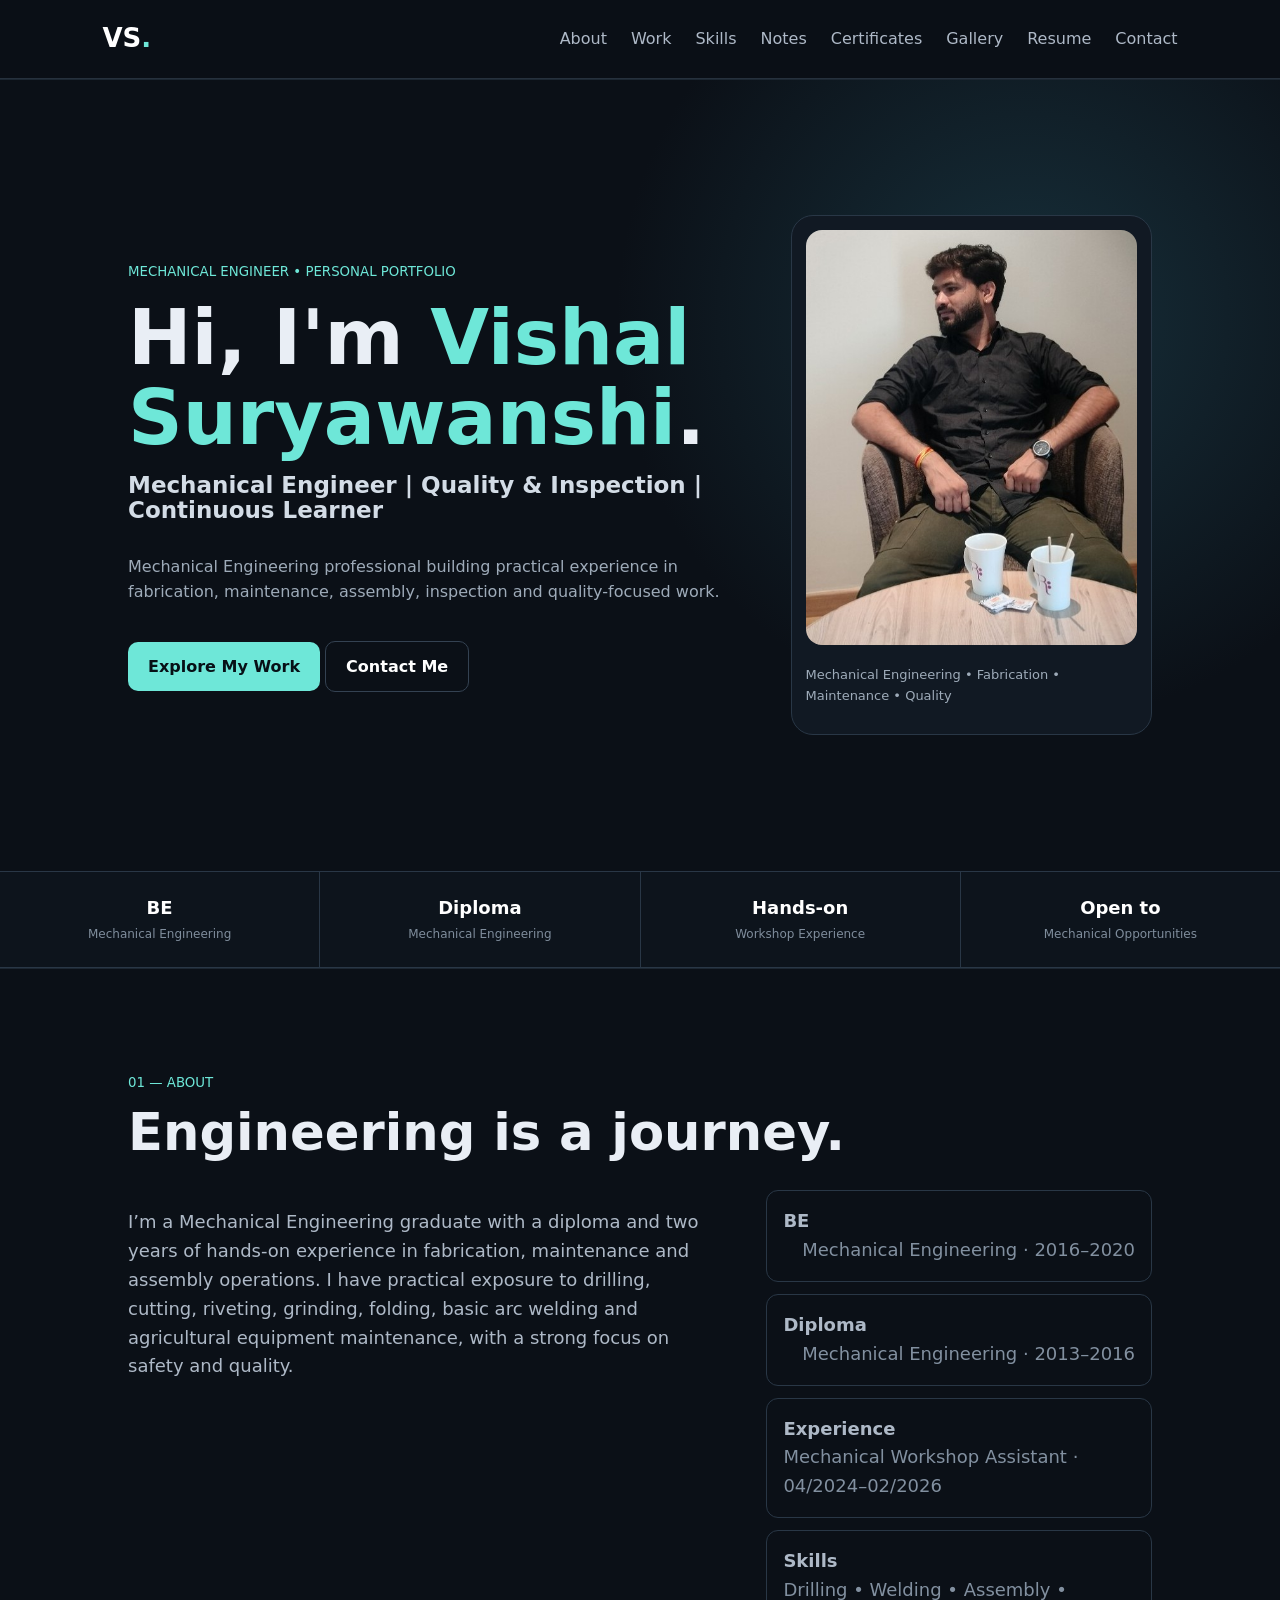
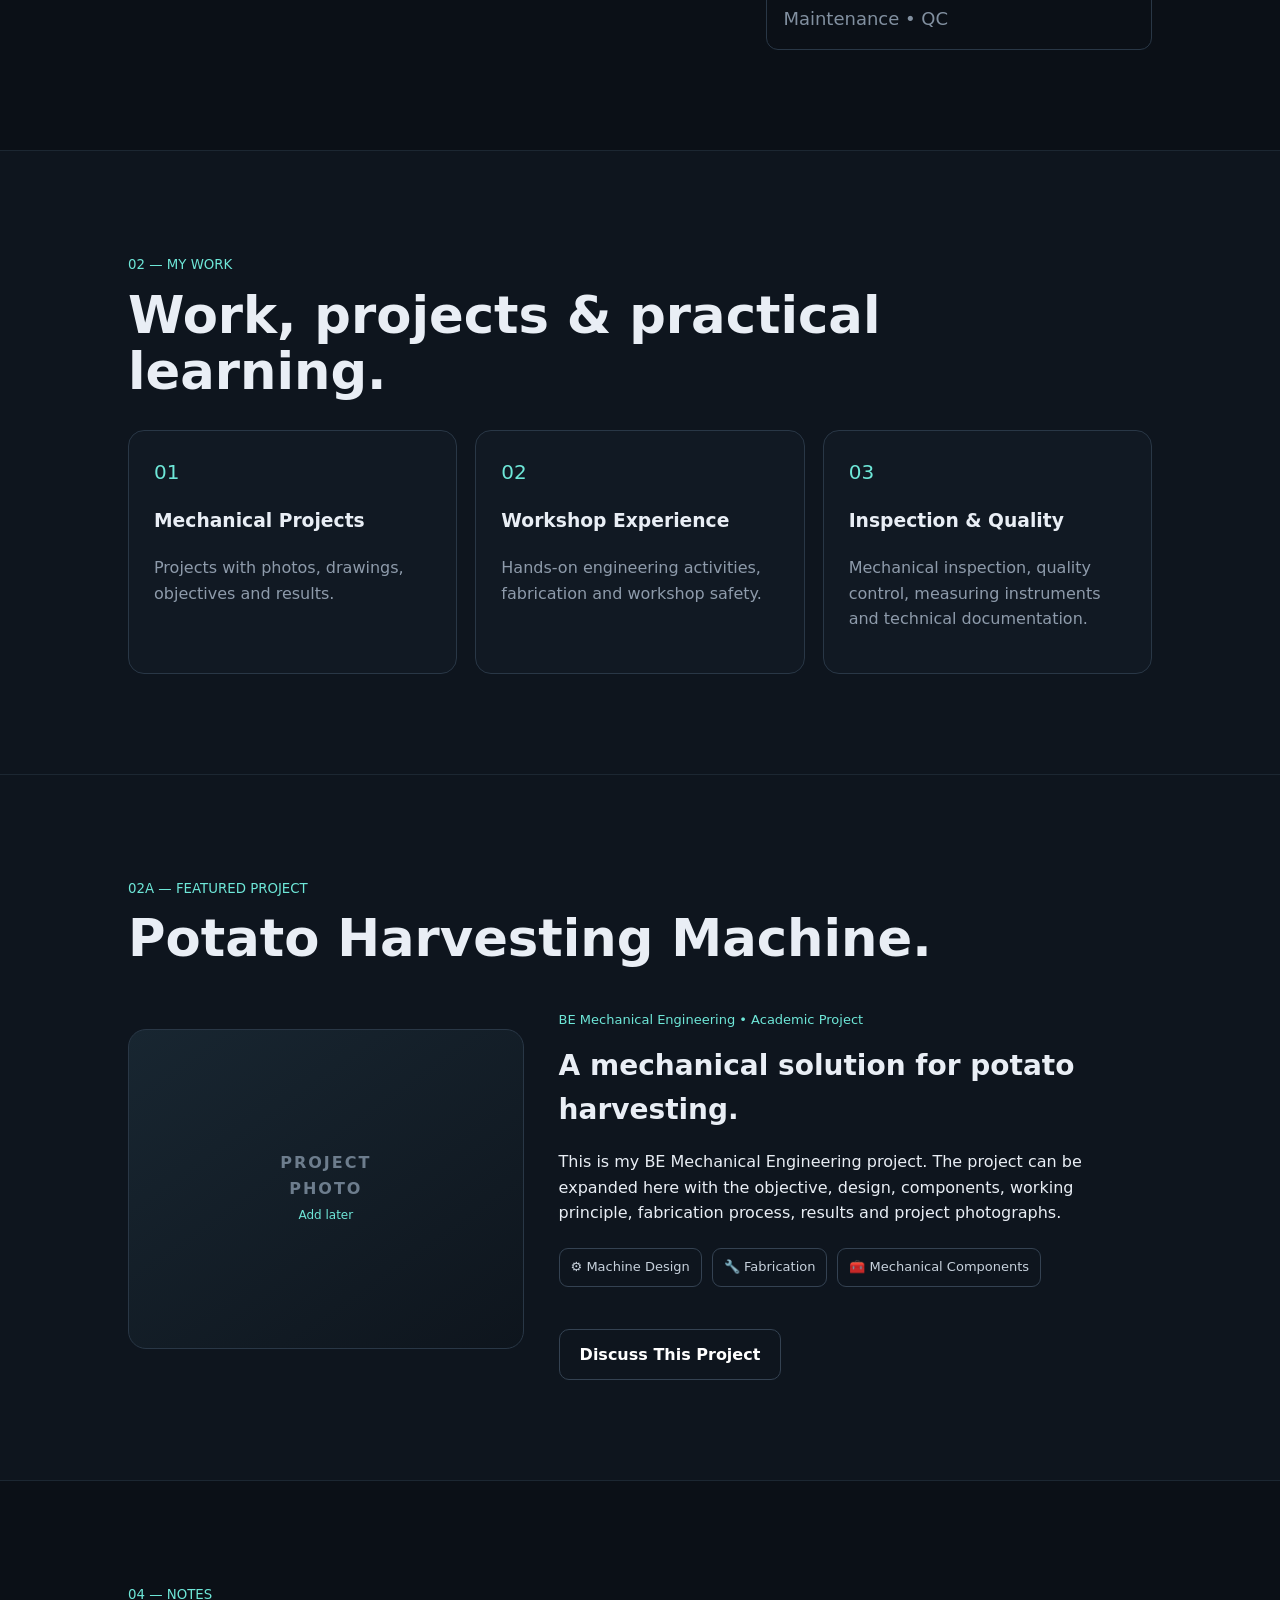
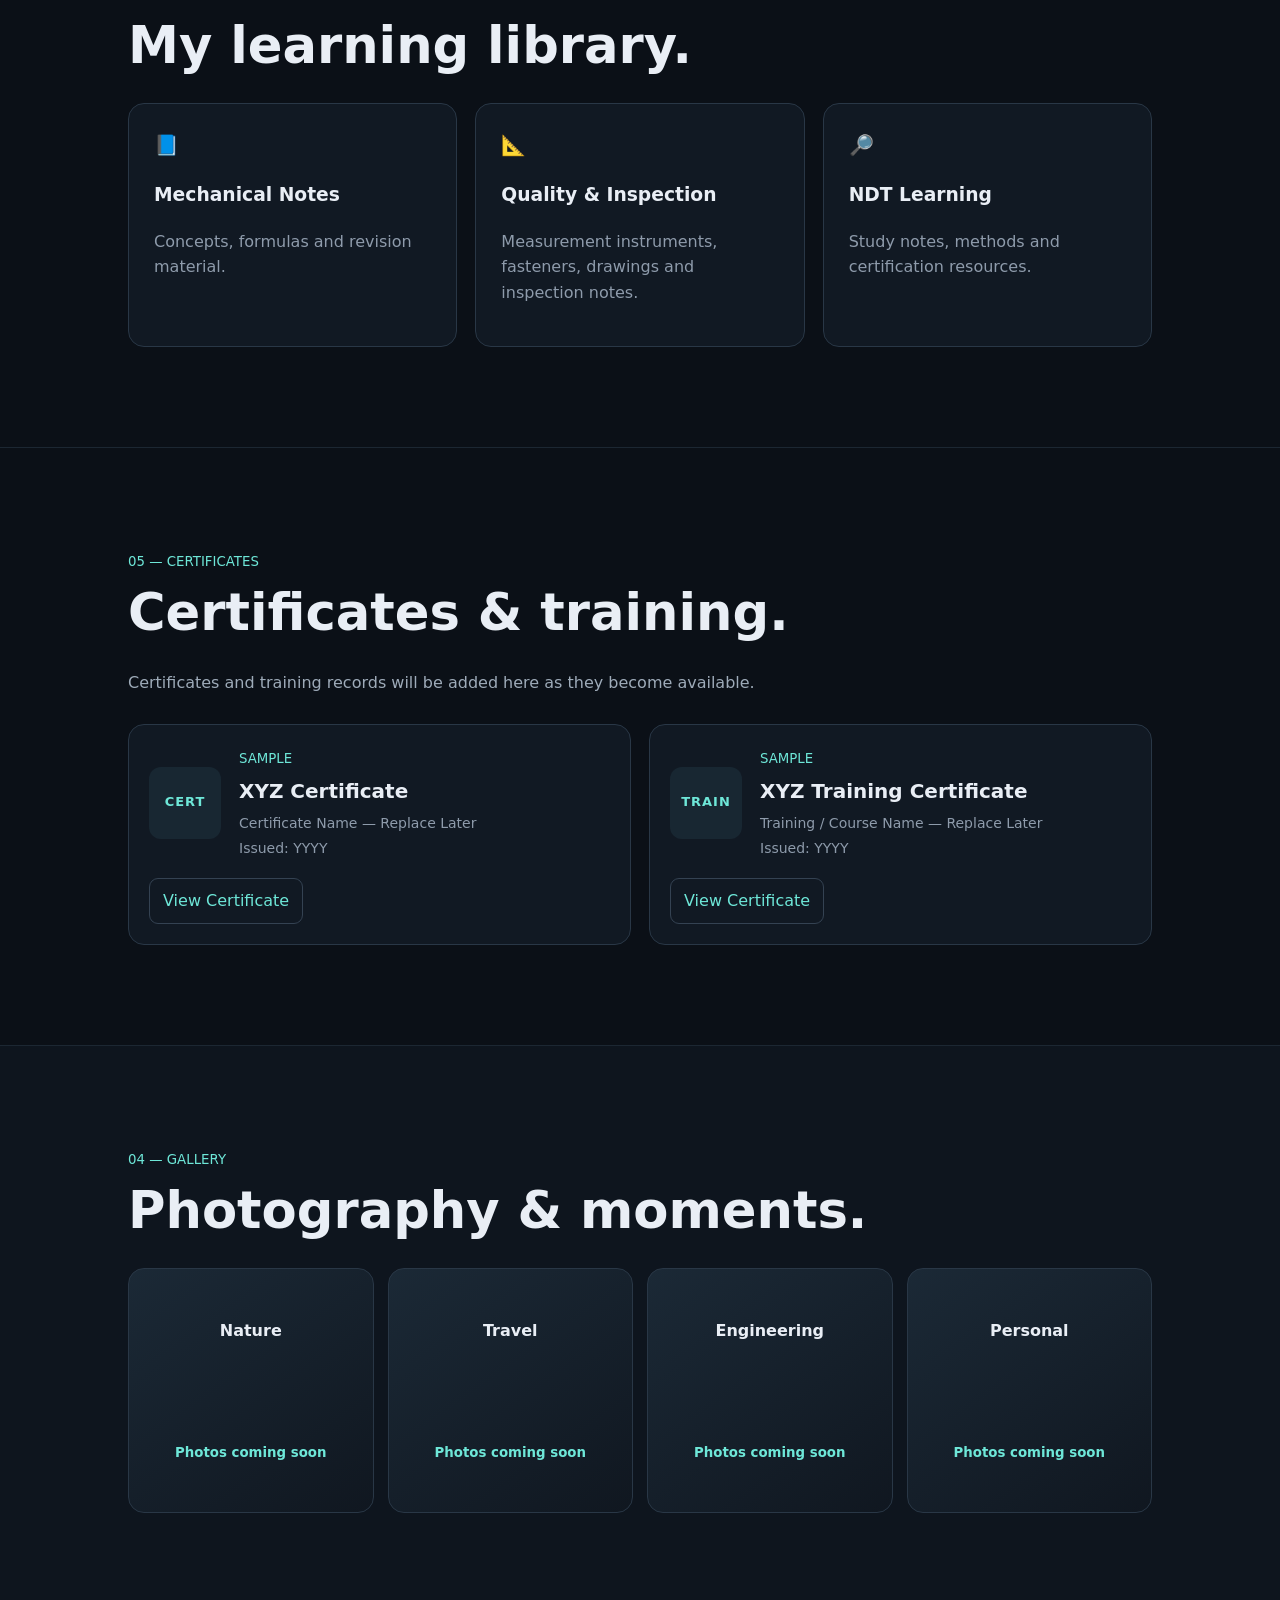
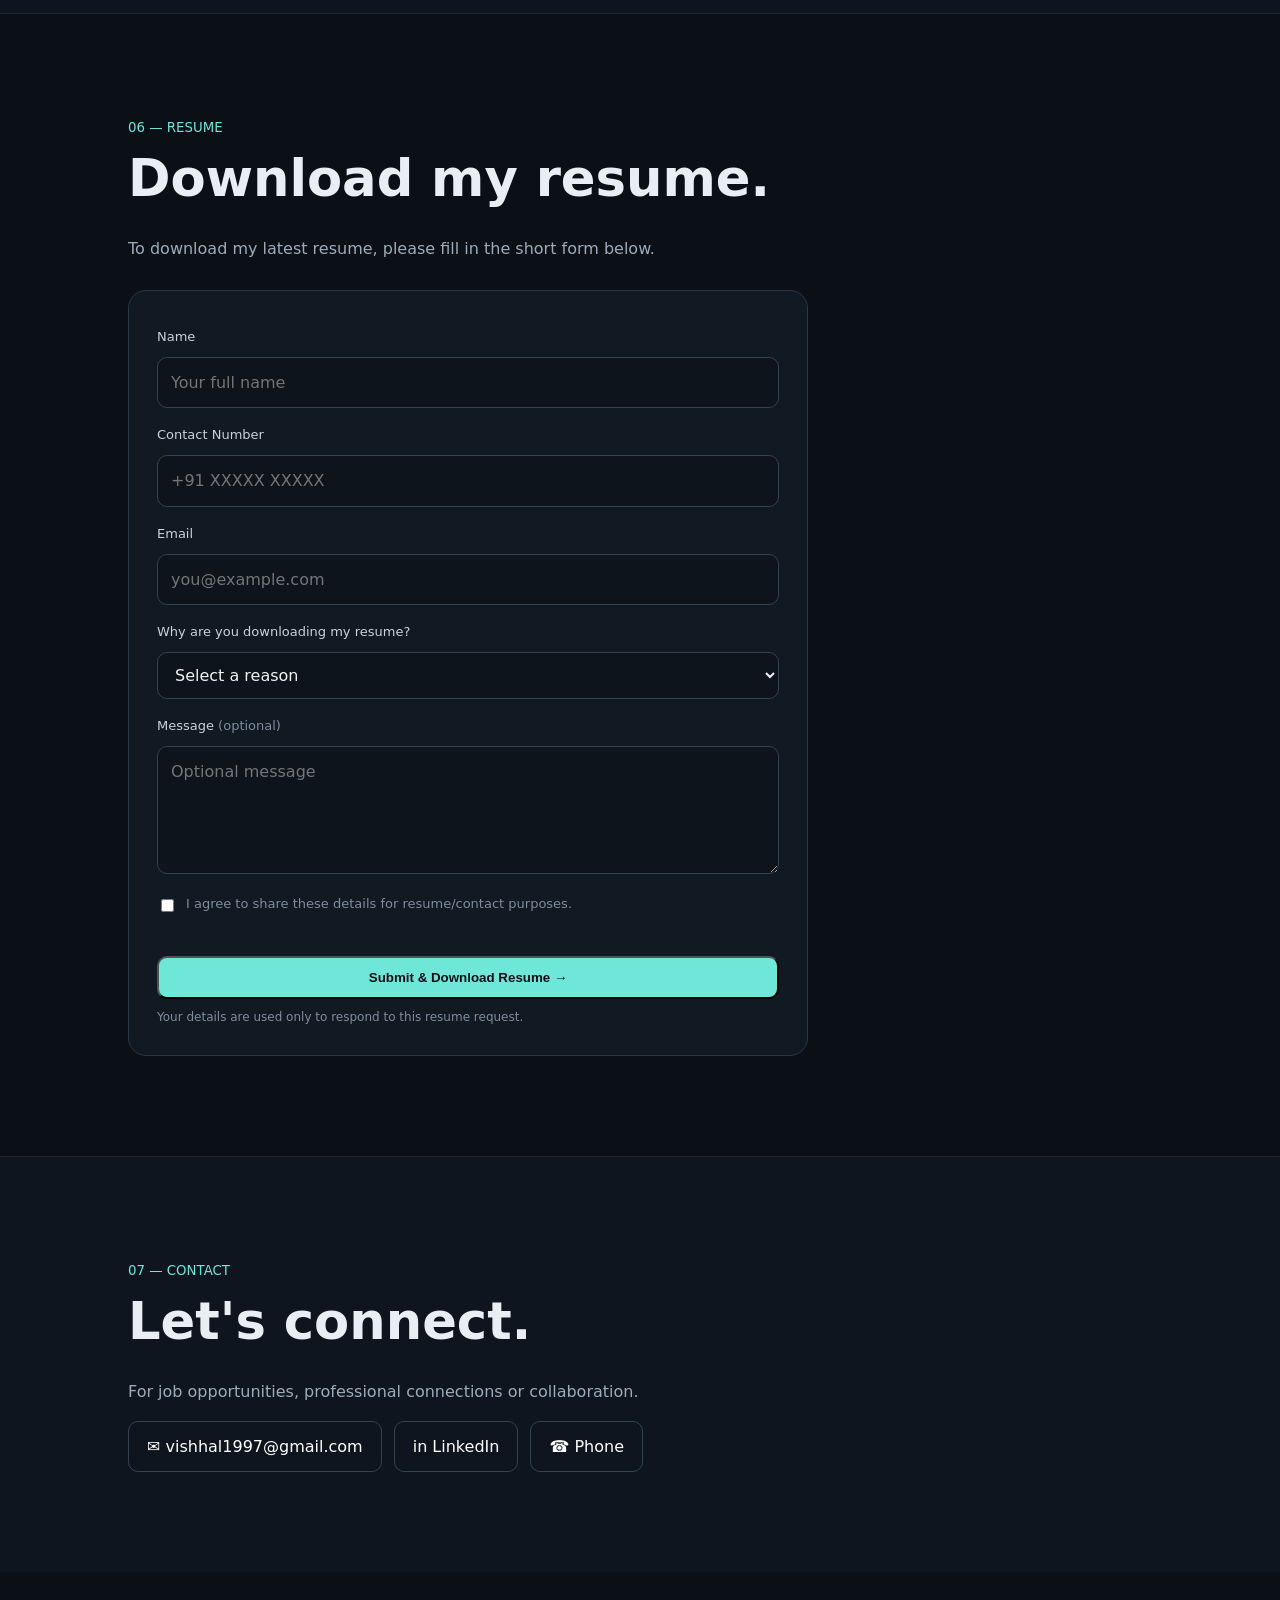
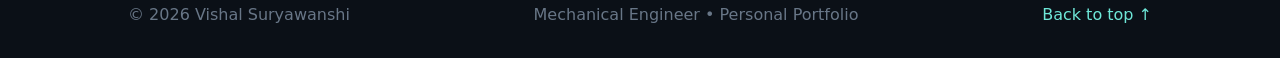
==== index.html @ 3d7eacb0 "Add files via upload" ====
<!doctype html><html lang="en"><head><meta charset="utf-8"><meta name="viewport" content="width=device-width,initial-scale=1"><title>Vishal Suryawanshi | Mechanical Engineer Portfolio</title><meta name="description" content="Professional portfolio of Vishal Suryawanshi — Mechanical Engineer, practical experience, projects, skills and resume."><meta name="theme-color" content="#0b1017"><link rel="stylesheet" href="style.css">
<style>
.resume-box{max-width:680px;background:#111923;border:1px solid #293746;border-radius:18px;padding:28px;margin-top:28px}
.resume-box form{display:grid;gap:9px}
.resume-box label{font-size:14px;color:#cbd5df;margin-top:8px}
.resume-box input,.resume-box select,.resume-box textarea{width:100%;padding:13px 14px;border-radius:10px;border:1px solid #344252;background:#0b1017;color:#eef3f8;font:inherit;outline:none}
.resume-box input:focus,.resume-box select:focus,.resume-box textarea:focus{border-color:#6ee7d8}
.resume-box textarea{resize:vertical}
.resume-box .consent{display:flex;gap:9px;align-items:flex-start;font-size:13px;color:#8996a5}
.resume-box .consent input{width:auto;margin-top:3px}
.form-status{min-height:22px;margin:3px 0 0;color:#6ee7d8!important}
</style>

<style>
.cert-grid{display:grid;grid-template-columns:repeat(2,1fr);gap:18px;margin-top:28px}
.cert-card{display:grid;grid-template-columns:72px 1fr;gap:18px;align-items:center;background:#111923;border:1px solid #293746;border-radius:16px;padding:20px}
.cert-icon{width:72px;height:72px;border-radius:12px;display:grid;place-items:center;background:#182732;color:#6ee7d8;font-weight:800;font-size:13px;letter-spacing:1px}
.cert-card h3{margin:5px 0;font-size:20px}
.cert-card p,.cert-card span{color:#8e9bab;margin:0;font-size:14px}
.cert-card a{grid-column:1/-1;display:inline-block;color:#6ee7d8;border:1px solid #344252;border-radius:9px;padding:9px 13px;text-decoration:none;width:max-content}
@media(max-width:800px){.cert-grid{grid-template-columns:1fr}}
</style>

<style>
.project-feature{display:grid;grid-template-columns:.8fr 1.2fr;gap:35px;align-items:center;margin-top:30px}
.project-visual{min-height:320px;border:1px solid #293746;border-radius:18px;background:linear-gradient(145deg,#182631,#0e151d);display:grid;place-items:center;text-align:center;color:#6d7d8d;font-weight:800;letter-spacing:2px}
.project-visual span{font-size:12px;font-weight:400;letter-spacing:0;color:#6ee7d8}
.project-tag{color:#6ee7d8!important;font-size:13px}
.project-feature h3{font-size:28px;margin:10px 0}
.project-points{display:flex;flex-wrap:wrap;gap:10px;margin:22px 0}
.project-points span{border:1px solid #344252;border-radius:9px;padding:8px 11px;color:#c7d1dc;font-size:13px}
.skill-groups{display:grid;grid-template-columns:repeat(2,1fr);gap:18px;margin-top:28px}
.skill-group{background:#111923;border:1px solid #293746;border-radius:16px;padding:22px}
.skill-group h3{margin:0 0 15px}
.skill-tags{display:flex;flex-wrap:wrap;gap:8px}
.skill-tags span{border:1px solid #344252;border-radius:20px;padding:7px 11px;color:#c9d2dc;font-size:13px}
.skill-tags span:before{content:"✓ ";color:#6ee7d8}
.skill-tags.muted span{color:#8996a5}
@media(max-width:800px){.project-feature,.skill-groups{grid-template-columns:1fr}}
</style>

<style>
a,button{transition:transform .2s ease,opacity .2s ease,border-color .2s ease,background .2s ease}
a:hover,button:hover{transform:translateY(-1px)}
.trust-strip{display:grid;grid-template-columns:repeat(4,1fr);gap:1px;background:#293746;border-top:1px solid #293746;border-bottom:1px solid #293746}
.trust-strip div{background:#0d141c;padding:22px 20px;text-align:center}
.trust-strip strong{display:block;color:#fff;font-size:18px}
.trust-strip span{display:block;color:#7f8d9c;font-size:12px;margin-top:3px}
.skill-group,.cert-card,.cards article{transition:transform .2s ease,border-color .2s ease}
.skill-group:hover,.cert-card:hover,.cards article:hover{transform:translateY(-3px);border-color:#425466}
footer a{color:#6ee7d8;text-decoration:none}
@media(max-width:800px){.trust-strip{grid-template-columns:repeat(2,1fr)}.trust-strip div{padding:17px 10px}}
@media(prefers-reduced-motion:reduce){*,*:before,*:after{transition:none!important}}
</style>

<style>
.resume-form{display:grid;gap:10px;max-width:720px}
.resume-form label{font-size:13px;color:#c9d2dc;margin-top:8px}
.resume-form label span{color:#7f8d9c}
.resume-form input,.resume-form select,.resume-form textarea{
  width:100%;box-sizing:border-box;background:#0d141c;color:#eef3f7;
  border:1px solid #334252;border-radius:10px;padding:12px 13px;font:inherit;outline:none
}
.resume-form input:focus,.resume-form select:focus,.resume-form textarea:focus{border-color:#6ee7d8}
.resume-form select{appearance:auto}
.resume-form .consent{display:flex;align-items:flex-start;gap:9px;line-height:1.45;margin:12px 0}
.resume-form .consent input{width:auto;margin-top:4px}
.form-note{font-size:12px;color:#7f8d9c;margin:0}
</style>
</head><body>
<header><a class="logo" href="#home">VS<span>.</span></a><button class="menu" aria-label="Open navigation" aria-expanded="false">☰</button><nav><a href="#about">About</a><a href="#work">Work</a><a href="#skills">Skills</a><a href="#notes">Notes</a><a href="#certificates">Certificates</a><a href="#gallery">Gallery</a><a href="#resume">Resume</a><a href="#contact">Contact</a></nav></header>
<section id="home" class="hero"><div><small>MECHANICAL ENGINEER • PERSONAL PORTFOLIO</small><h1>Hi, I'm <em>Vishal Suryawanshi</em>.</h1><h2>Mechanical Engineer | Quality & Inspection | Continuous Learner</h2><p>Mechanical Engineering professional building practical experience in fabrication, maintenance, assembly, inspection and quality-focused work.</p><a class="btn" href="#work">Explore My Work</a> <a class="btn outline" href="#contact">Contact Me</a></div><aside><img src="vishal-profile.jpg" alt="Vishal Suryawanshi"><p>Mechanical Engineering • Fabrication • Maintenance • Quality</p></aside></section>
<div class="trust-strip">
<div><strong>BE</strong><span>Mechanical Engineering</span></div>
<div><strong>Diploma</strong><span>Mechanical Engineering</span></div>
<div><strong>Hands-on</strong><span>Workshop Experience</span></div>
<div><strong>Open to</strong><span>Mechanical Opportunities</span></div>
</div>
<section id="about"><small>01 — ABOUT</small><h2>Engineering is a journey.</h2><div class="cols"><p>I’m a Mechanical Engineering graduate with a diploma and two years of hands-on experience in fabrication, maintenance and assembly operations. I have practical exposure to drilling, cutting, riveting, grinding, folding, basic arc welding and agricultural equipment maintenance, with a strong focus on safety and quality.</p><div class="facts"><b>BE <span>Mechanical Engineering · 2016–2020</span></b><b>Diploma <span>Mechanical Engineering · 2013–2016</span></b><b>Experience <span>Mechanical Workshop Assistant · 04/2024–02/2026</span></b><b>Skills <span>Drilling • Welding • Assembly • Maintenance • QC</span></b></div></div></section>
<section id="work" class="dark"><small>02 — MY WORK</small><h2>Work, projects & practical learning.</h2><div class="cards"><article><i>01</i><h3>Mechanical Projects</h3><p>Projects with photos, drawings, objectives and results.</p></article><article><i>02</i><h3>Workshop Experience</h3><p>Hands-on engineering activities, fabrication and workshop safety.</p></article><article><i>03</i><h3>Inspection & Quality</h3><p>Mechanical inspection, quality control, measuring instruments and technical documentation.</p></article></div></section>

<section id="projects" class="dark">
<small>02A — FEATURED PROJECT</small>
<h2>Potato Harvesting Machine.</h2>
<div class="project-feature">
  <div class="project-visual"><div>PROJECT<br>PHOTO<br><span>Add later</span></div></div>
  <div>
    <p class="project-tag">BE Mechanical Engineering • Academic Project</p>
    <h3>A mechanical solution for potato harvesting.</h3>
    <p>This is my BE Mechanical Engineering project. The project can be expanded here with the objective, design, components, working principle, fabrication process, results and project photographs.</p>
    <div class="project-points">
      <span>⚙️ Machine Design</span><span>🔧 Fabrication</span><span>🧰 Mechanical Components</span>
    </div>
    <a class="btn outline" href="#contact">Discuss This Project</a>
  </div>
</div>
</section>

<section id="skills"><small>04 — NOTES</small><h2>My learning library.</h2><div class="cards"><article><i>📘</i><h3>Mechanical Notes</h3><p>Concepts, formulas and revision material.</p></article><article><i>📐</i><h3>Quality & Inspection</h3><p>Measurement instruments, fasteners, drawings and inspection notes.</p></article><article><i>🔎</i><h3>NDT Learning</h3><p>Study notes, methods and certification resources.</p></article></div></section>

<section id="certificates">
<small>05 — CERTIFICATES</small>
<h2>Certificates & training.</h2>
<p>Certificates and training records will be added here as they become available.</p>
<div class="cert-grid">
  <article class="cert-card">
    <div class="cert-icon">CERT</div>
    <div><small>SAMPLE</small><h3>XYZ Certificate</h3><p>Certificate Name — Replace Later</p><span>Issued: YYYY</span></div>
    <a href="#" onclick="alert('Placeholder certificate — replace this card with your real certificate later.'); return false;">View Certificate</a>
  </article>
  <article class="cert-card">
    <div class="cert-icon">TRAIN</div>
    <div><small>SAMPLE</small><h3>XYZ Training Certificate</h3><p>Training / Course Name — Replace Later</p><span>Issued: YYYY</span></div>
    <a href="#" onclick="alert('Placeholder certificate — replace this card with your real certificate later.'); return false;">View Certificate</a>
  </article>
</div>
</section>

<section id="gallery" class="dark"><small>04 — GALLERY</small><h2>Photography & moments.</h2><div class="gallery"><div><strong>Nature</strong><small>Photos coming soon</small></div><div><strong>Travel</strong><small>Photos coming soon</small></div><div><strong>Engineering</strong><small>Photos coming soon</small></div><div><strong>Personal</strong><small>Photos coming soon</small></div></div></section>
<section id="resume">
<small>06 — RESUME</small>
<h2>Download my resume.</h2>
<p>To download my latest resume, please fill in the short form below.</p>
<div class="resume-box">
<form action="https://formsubmit.co/vishhal1997@gmail.com" method="POST" class="resume-form">
  <input type="hidden" name="_subject" value="New Resume Download Request – Vishal Portfolio">
  <input type="hidden" name="_template" value="table">
  <input type="hidden" name="_next" value="https://suryawanshi1997.github.io/download.html">
  <input type="hidden" name="_captcha" value="true">

  <label for="visitor-name">Name</label>
  <input id="visitor-name" type="text" name="Name" placeholder="Your full name" required>

  <label for="visitor-phone">Contact Number</label>
  <input id="visitor-phone" type="tel" name="Contact Number" placeholder="+91 XXXXX XXXXX"
         pattern="[0-9+()\-\s]{10,18}" required>

  <label for="visitor-email">Email</label>
  <input id="visitor-email" type="email" name="email" placeholder="you@example.com" required>

  <label for="download-reason">Why are you downloading my resume?</label>
  <select id="download-reason" name="Reason" required>
    <option value="" selected disabled>Select a reason</option>
    <option>Job opportunity / recruitment</option>
    <option>Professional networking</option>
    <option>College / academic purpose</option>
    <option>General reference</option>
    <option>Other</option>
  </select>

  <label for="visitor-message">Message <span>(optional)</span></label>
  <textarea id="visitor-message" name="Message" rows="4" placeholder="Optional message"></textarea>

  <label class="consent">
    <input type="checkbox" name="Consent" value="I agree to share these details for resume/contact purposes." required>
    <span>I agree to share these details for resume/contact purposes.</span>
  </label>

  <button type="submit" class="btn">Submit & Download Resume →</button>
  <p class="form-note">Your details are used only to respond to this resume request.</p>
</form>
</div>
</section>
<section id="contact" class="dark"><small>07 — CONTACT</small><h2>Let's connect.</h2><p>For job opportunities, professional connections or collaboration.</p><div class="links"><a href="mailto:vishhal1997@gmail.com">✉ vishhal1997@gmail.com</a><a href="#">in LinkedIn</a><a href="#">☎ Phone</a></div></section>
<footer><span>© 2026 Vishal Suryawanshi</span><span>Mechanical Engineer • Personal Portfolio</span><a href="#home">Back to top ↑</a></footer><script>
const menu=document.querySelector('.menu'),nav=document.querySelector('nav');
menu.addEventListener('click',()=>{const open=nav.classList.toggle('open');menu.setAttribute('aria-expanded',open)});
document.querySelectorAll('nav a').forEach(a=>a.addEventListener('click',()=>{nav.classList.remove('open');menu.setAttribute('aria-expanded','false')}));
</script>
<script>
const resumeForm = document.getElementById('resumeForm');
const formStatus = document.getElementById('formStatus');

resumeForm.addEventListener('submit', function(e) {
  e.preventDefault();

  if (!resumeForm.checkValidity()) {
    resumeForm.reportValidity();
    return;
  }

  const data = {
    name: document.getElementById('visitorName').value.trim(),
    phone: document.getElementById('visitorPhone').value.trim(),
    email: document.getElementById('visitorEmail').value.trim(),
    reason: document.getElementById('downloadReason').value,
    details: document.getElementById('reasonDetails').value.trim(),
    submittedAt: new Date().toISOString()
  };

  /*
    IMPORTANT:
    This version validates the form and unlocks the resume.
    To receive visitor submissions remotely, set up a backend/form endpoint
    and send this data there. No visitor data is silently sent to a third party
    by this demo.
  */
  localStorage.setItem('resumeRequest_' + Date.now(), JSON.stringify(data));

  formStatus.textContent = 'Thank you. Your details have been submitted on this device. Your resume is opening now.';
  const a = document.createElement('a');
  a.href = 'resume.pdf';
  a.download = 'Vishal_Suryawanshi_Resume.pdf';
  document.body.appendChild(a);
  a.click();
  a.remove();
});
</script>
</body></html>
---- style.css ----
*{box-sizing:border-box}html{scroll-behavior:smooth}body{margin:0;background:#0b1017;color:#e9eef5;font:16px/1.6 system-ui,sans-serif}header{position:sticky;top:0;z-index:5;display:flex;justify-content:space-between;align-items:center;padding:18px 8%;background:#0b1017ee;border-bottom:1px solid #26313d}.logo{font-size:26px;font-weight:800;color:white;text-decoration:none}.logo span,em,small,i{color:#6ee7d8}nav{display:flex;gap:24px}nav a{color:#aeb9c7;text-decoration:none}.menu{display:none;background:none;color:white;border:0;font-size:25px}.hero{min-height:88vh;display:grid;grid-template-columns:1.25fr .75fr;gap:60px;align-items:center;padding:80px 10%;background:radial-gradient(circle at 80% 30%,#17303b,transparent 35%)}h1{font-size:clamp(44px,6vw,76px);line-height:1.05;margin:15px 0}h1 em{font-style:normal}h2{font-size:clamp(30px,4vw,52px);line-height:1.1;margin:10px 0 30px}.hero h2{font-size:23px;color:#d3dce6}.hero p,section>p{color:#9eabb9;max-width:700px}.hero aside{background:#111923;border:1px solid #293746;border-radius:22px;padding:14px}.hero img{width:100%;aspect-ratio:4/5;object-fit:cover;border-radius:16px}.hero aside p{font-size:13px}section{padding:100px 10%;border-top:1px solid #1c2732}section.dark{background:#0e151e}.cols{display:grid;grid-template-columns:1.2fr .8fr;gap:60px;color:#aeb9c7;font-size:18px}.facts{display:grid;gap:12px}.facts b{border:1px solid #293746;border-radius:12px;padding:16px}.facts span{float:right;color:#8290a0;font-weight:400}.cards{display:grid;grid-template-columns:repeat(3,1fr);gap:18px}.cards article{background:#111923;border:1px solid #293746;border-radius:16px;padding:25px}.cards i{font-style:normal;font-size:20px}.cards p{color:#8e9bab}.btn{display:inline-block;padding:12px 20px;border-radius:10px;background:#6ee7d8;color:#071016;text-decoration:none;font-weight:700;margin-top:20px}.outline{background:transparent;color:white;border:1px solid #344252}.gallery{display:grid;grid-template-columns:repeat(4,1fr);gap:14px}.gallery div{aspect-ratio:1;border:1px solid #293746;border-radius:16px;display:grid;place-items:center;text-align:center;background:linear-gradient(145deg,#1b2936,#101720);font-weight:700}.links{display:flex;gap:12px;flex-wrap:wrap}.links a{color:white;border:1px solid #344252;border-radius:10px;padding:12px 18px;text-decoration:none}footer{padding:30px 10%;color:#687687;display:flex;justify-content:space-between}@media(max-width:800px){nav{display:none;position:absolute;top:66px;left:0;right:0;background:#0b1017;padding:20px;flex-direction:column}nav.open{display:flex}.menu{display:block}.hero,.cols,.cards{grid-template-columns:1fr}.gallery{grid-template-columns:repeat(2,1fr)}section{padding:70px 7%}footer{padding:30px 7%;flex-direction:column}.hero{padding-top:55px}}
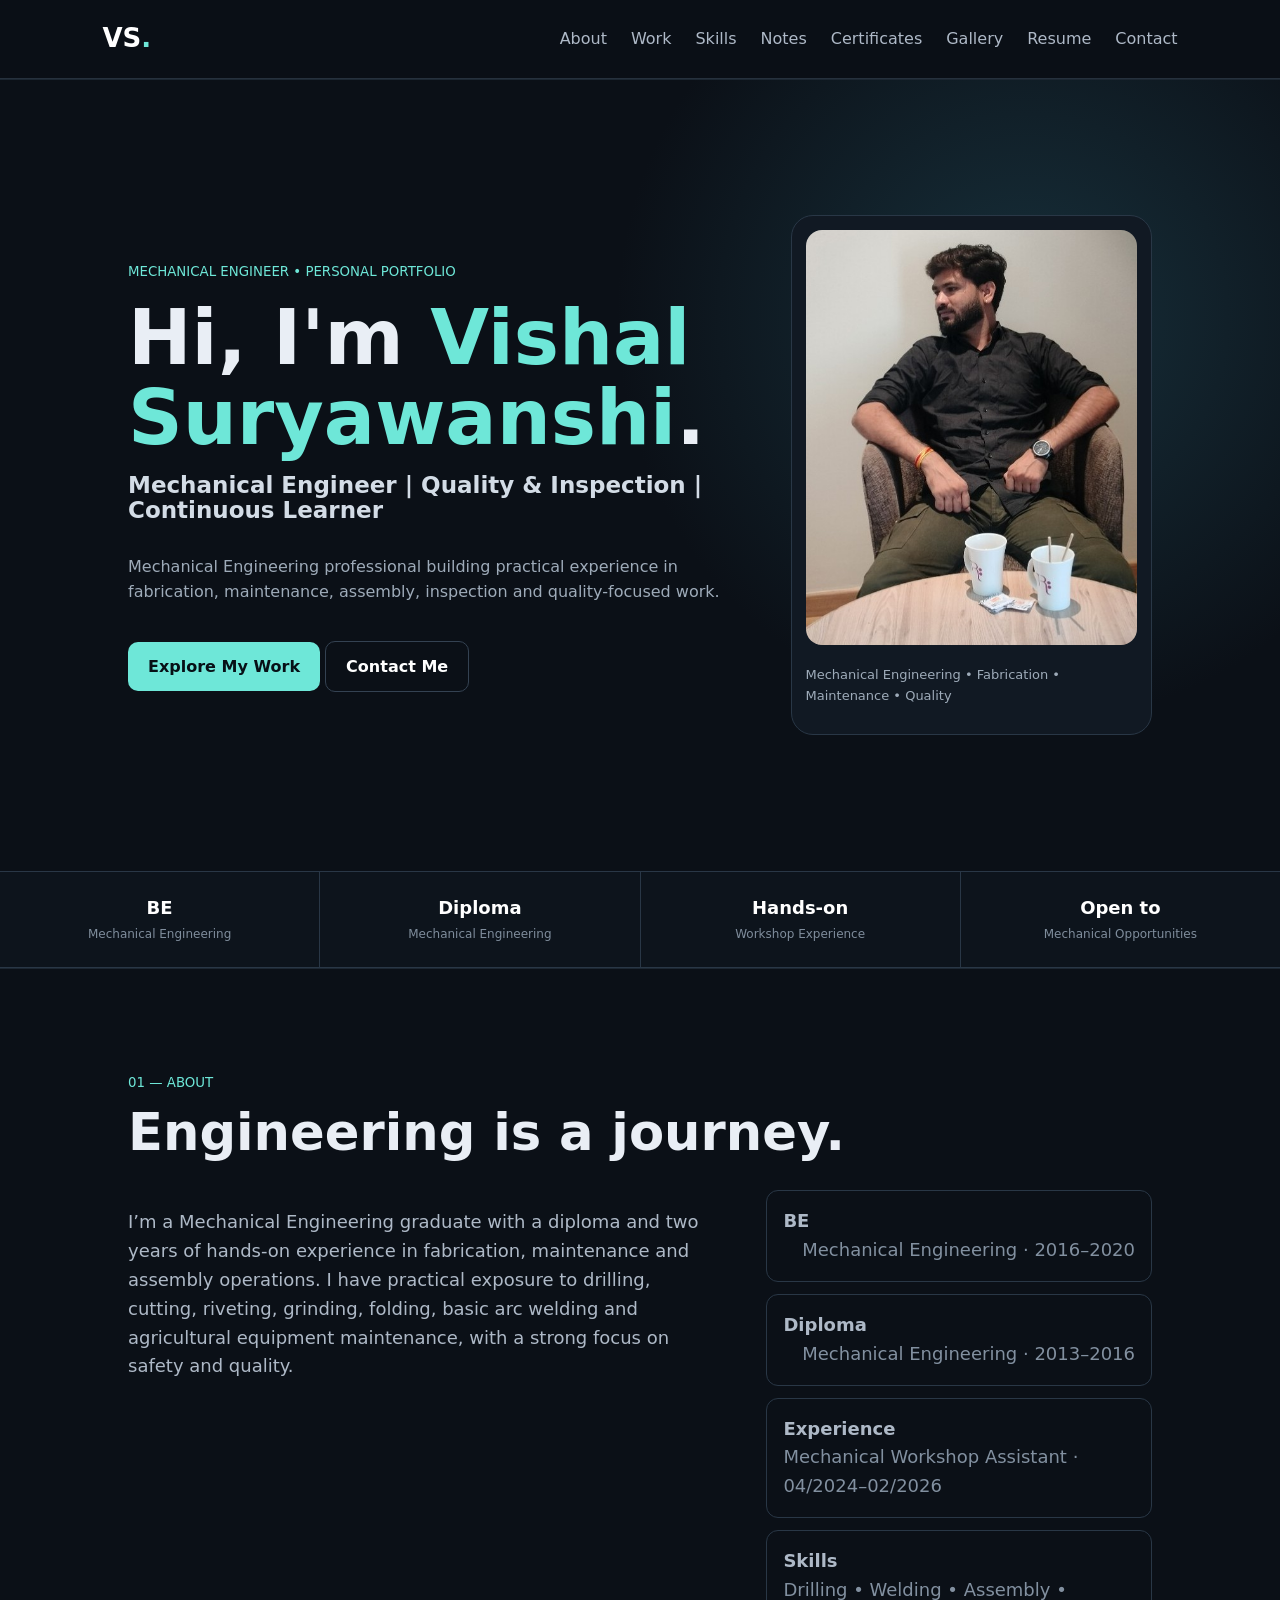
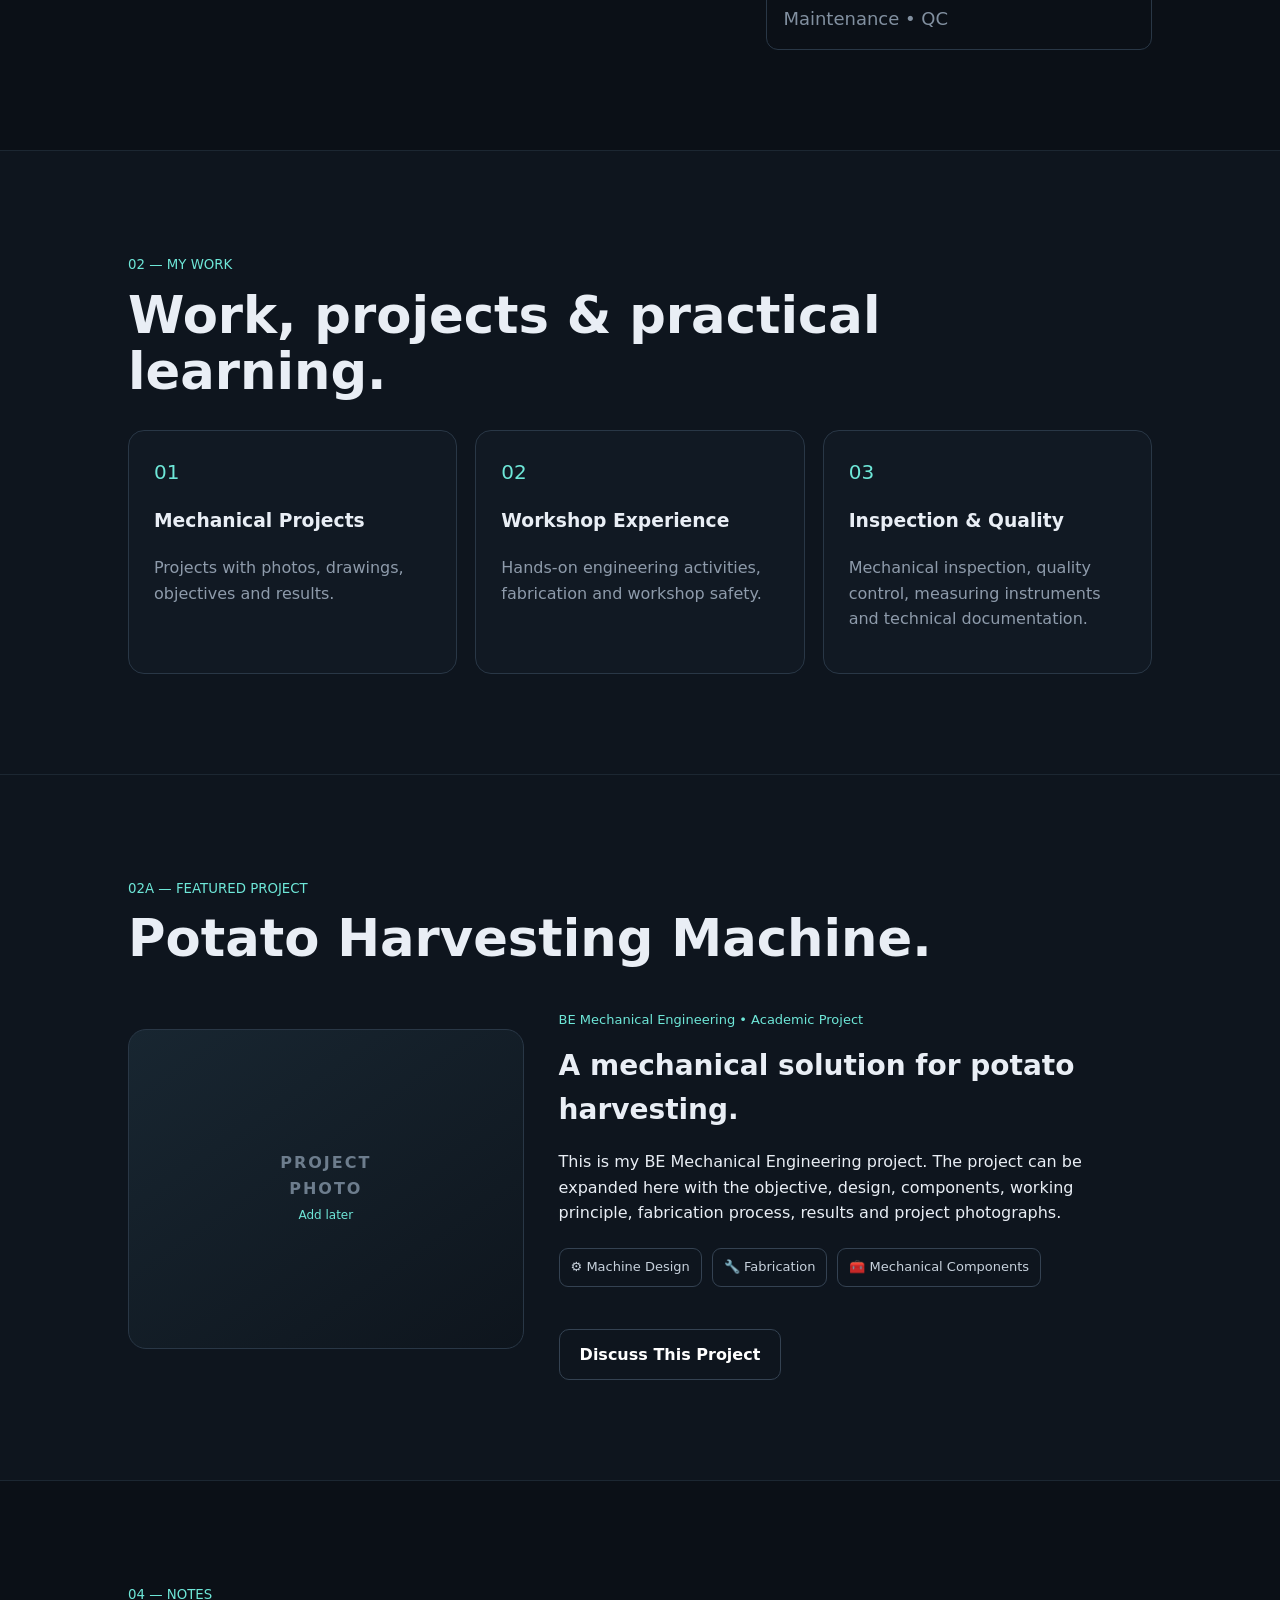
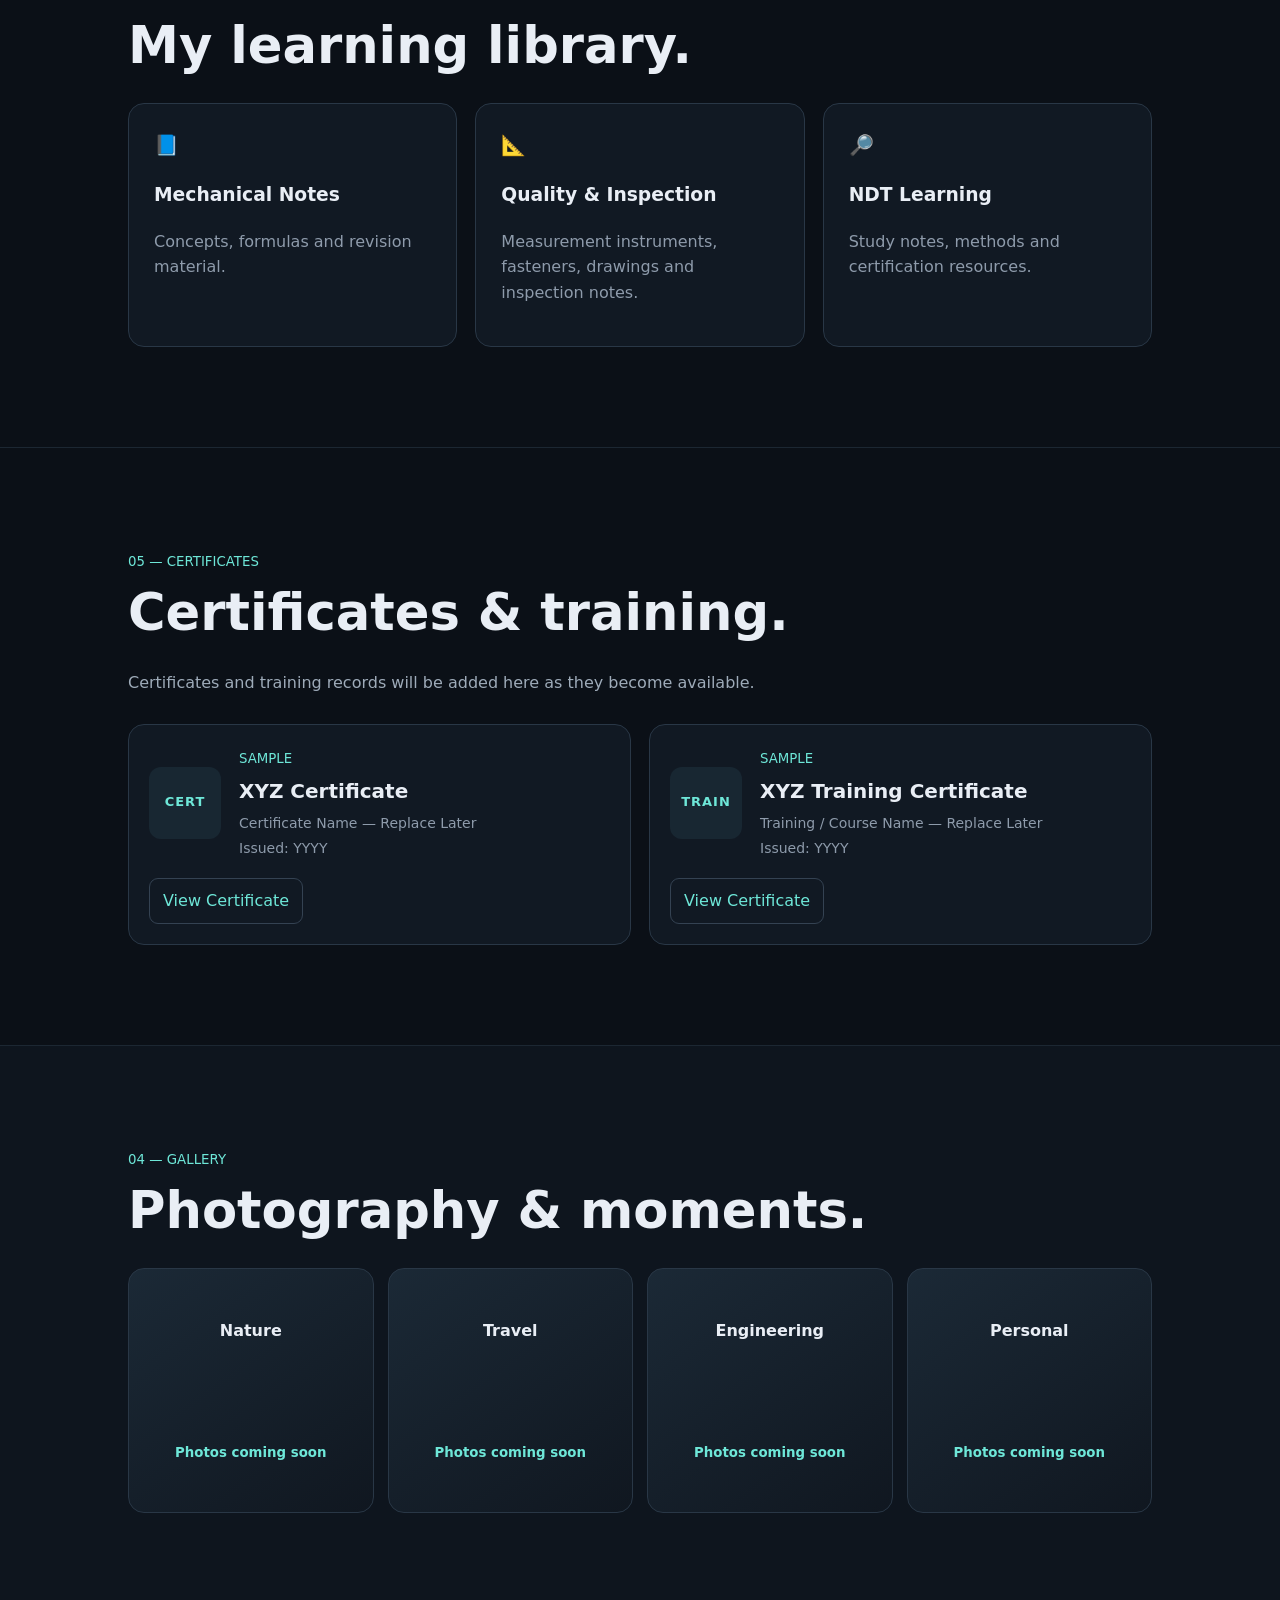
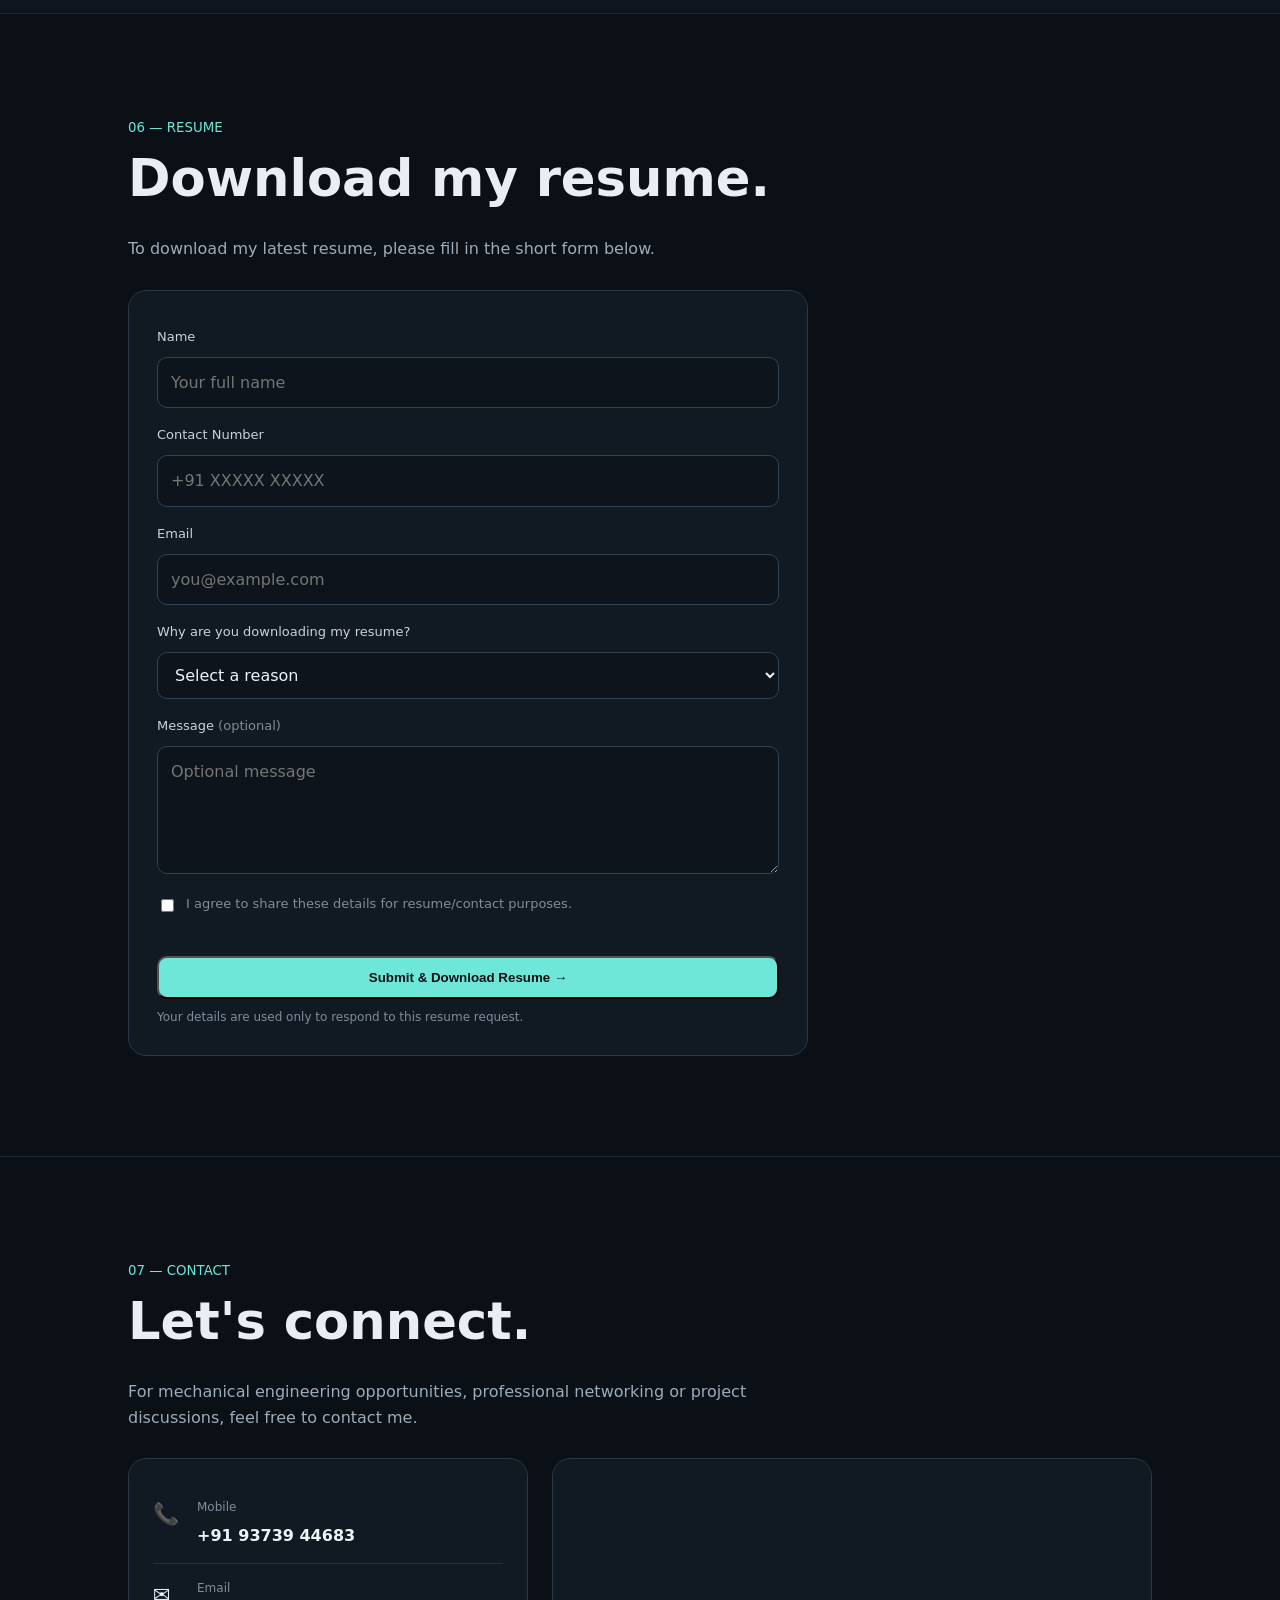
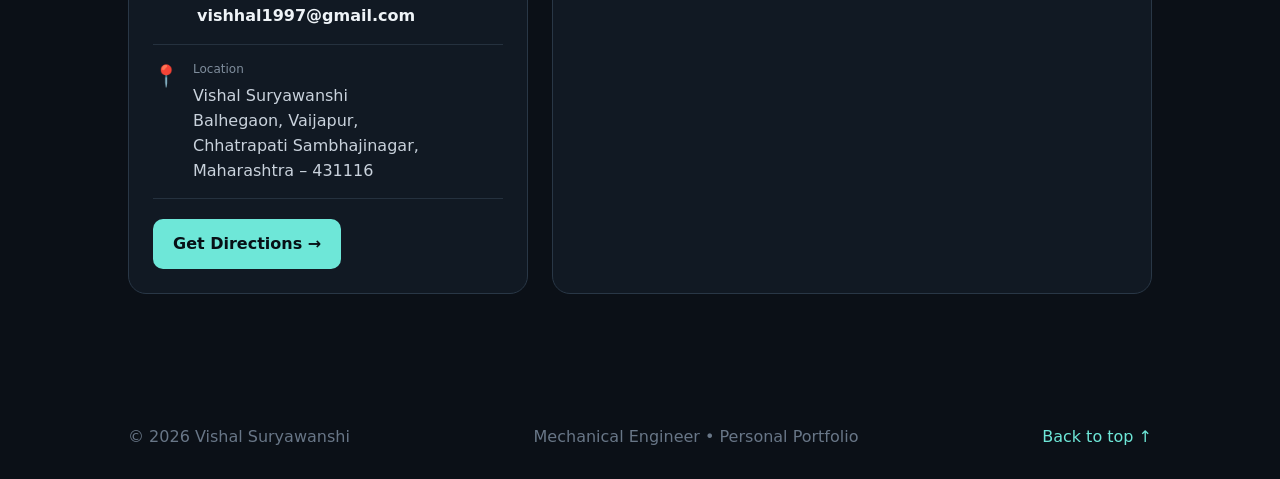
==== commit a2bdea7f: "Add files via upload" ====
--- a/index.html
+++ b/index.html
@@ -67,6 +67,20 @@
 .resume-form .consent input{width:auto;margin-top:4px}
 .form-note{font-size:12px;color:#7f8d9c;margin:0}
 </style>
+
+<style>
+.contact-grid{display:grid;grid-template-columns:.8fr 1.2fr;gap:24px;margin-top:28px}
+.contact-details{background:#111923;border:1px solid #293746;border-radius:18px;padding:24px}
+.contact-item{display:flex;gap:14px;align-items:flex-start;padding:15px 0;border-bottom:1px solid #25313e}
+.contact-icon{font-size:21px;width:30px}
+.contact-item small{display:block;color:#7f8d9c;font-size:12px;margin-bottom:5px}
+.contact-item a{color:#eef3f7;text-decoration:none;font-weight:600}
+.contact-item a:hover{color:#6ee7d8}
+.contact-item p{margin:0;color:#c9d2dc;line-height:1.55}
+.map-card{min-height:360px;border:1px solid #293746;border-radius:18px;overflow:hidden;background:#111923}
+.map-card iframe{width:100%;height:100%;min-height:360px;border:0}
+@media(max-width:800px){.contact-grid{grid-template-columns:1fr}.map-card,.map-card iframe{min-height:300px}}
+</style>
 </head><body>
 <header><a class="logo" href="#home">VS<span>.</span></a><button class="menu" aria-label="Open navigation" aria-expanded="false">☰</button><nav><a href="#about">About</a><a href="#work">Work</a><a href="#skills">Skills</a><a href="#notes">Notes</a><a href="#certificates">Certificates</a><a href="#gallery">Gallery</a><a href="#resume">Resume</a><a href="#contact">Contact</a></nav></header>
 <section id="home" class="hero"><div><small>MECHANICAL ENGINEER • PERSONAL PORTFOLIO</small><h1>Hi, I'm <em>Vishal Suryawanshi</em>.</h1><h2>Mechanical Engineer | Quality & Inspection | Continuous Learner</h2><p>Mechanical Engineering professional building practical experience in fabrication, maintenance, assembly, inspection and quality-focused work.</p><a class="btn" href="#work">Explore My Work</a> <a class="btn outline" href="#contact">Contact Me</a></div><aside><img src="vishal-profile.jpg" alt="Vishal Suryawanshi"><p>Mechanical Engineering • Fabrication • Maintenance • Quality</p></aside></section>
@@ -161,7 +175,22 @@
 </form>
 </div>
 </section>
-<section id="contact" class="dark"><small>07 — CONTACT</small><h2>Let's connect.</h2><p>For job opportunities, professional connections or collaboration.</p><div class="links"><a href="mailto:vishhal1997@gmail.com">✉ vishhal1997@gmail.com</a><a href="#">in LinkedIn</a><a href="#">☎ Phone</a></div></section>
+<section id="contact" class="contact-section">
+<small>07 — CONTACT</small>
+<h2>Let's connect.</h2>
+<p>For mechanical engineering opportunities, professional networking or project discussions, feel free to contact me.</p>
+<div class="contact-grid">
+  <div class="contact-details">
+    <div class="contact-item"><span class="contact-icon">📞</span><div><small>Mobile</small><a href="tel:+919373944683">+91 93739 44683</a></div></div>
+    <div class="contact-item"><span class="contact-icon">✉️</span><div><small>Email</small><a href="mailto:vishhal1997@gmail.com">vishhal1997@gmail.com</a></div></div>
+    <div class="contact-item"><span class="contact-icon">📍</span><div><small>Location</small><p>Vishal Suryawanshi<br>Balhegaon, Vaijapur,<br>Chhatrapati Sambhajinagar, Maharashtra – 431116</p></div></div>
+    <a class="btn" href="https://www.google.com/maps/search/?api=1&query=20.13787,74.8987" target="_blank" rel="noopener">Get Directions →</a>
+  </div>
+  <div class="map-card">
+    <iframe src="https://www.google.com/maps?q=20.13787,74.8987&z=14&output=embed" title="Map showing Balhegaon, Vaijapur, Maharashtra" loading="lazy" referrerpolicy="no-referrer-when-downgrade" allowfullscreen></iframe>
+  </div>
+</div>
+</section>
 <footer><span>© 2026 Vishal Suryawanshi</span><span>Mechanical Engineer • Personal Portfolio</span><a href="#home">Back to top ↑</a></footer><script>
 const menu=document.querySelector('.menu'),nav=document.querySelector('nav');
 menu.addEventListener('click',()=>{const open=nav.classList.toggle('open');menu.setAttribute('aria-expanded',open)});
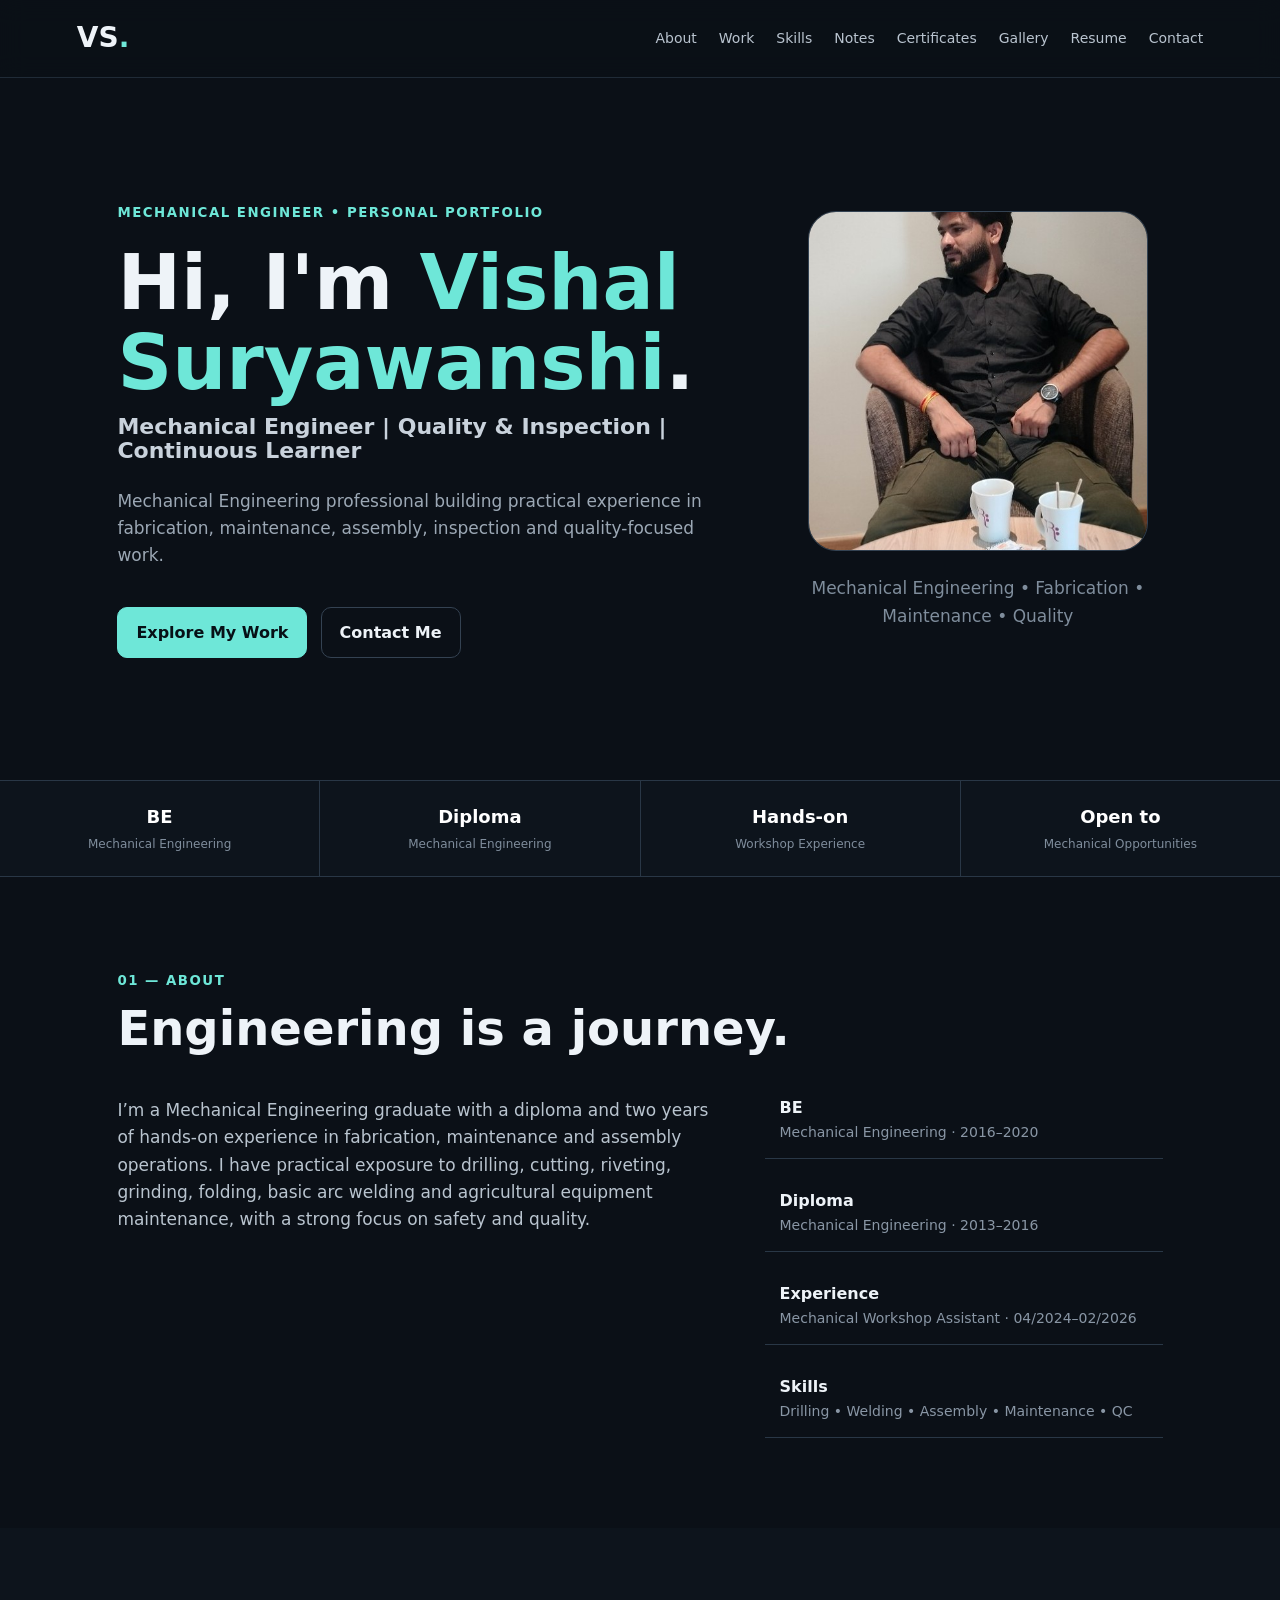
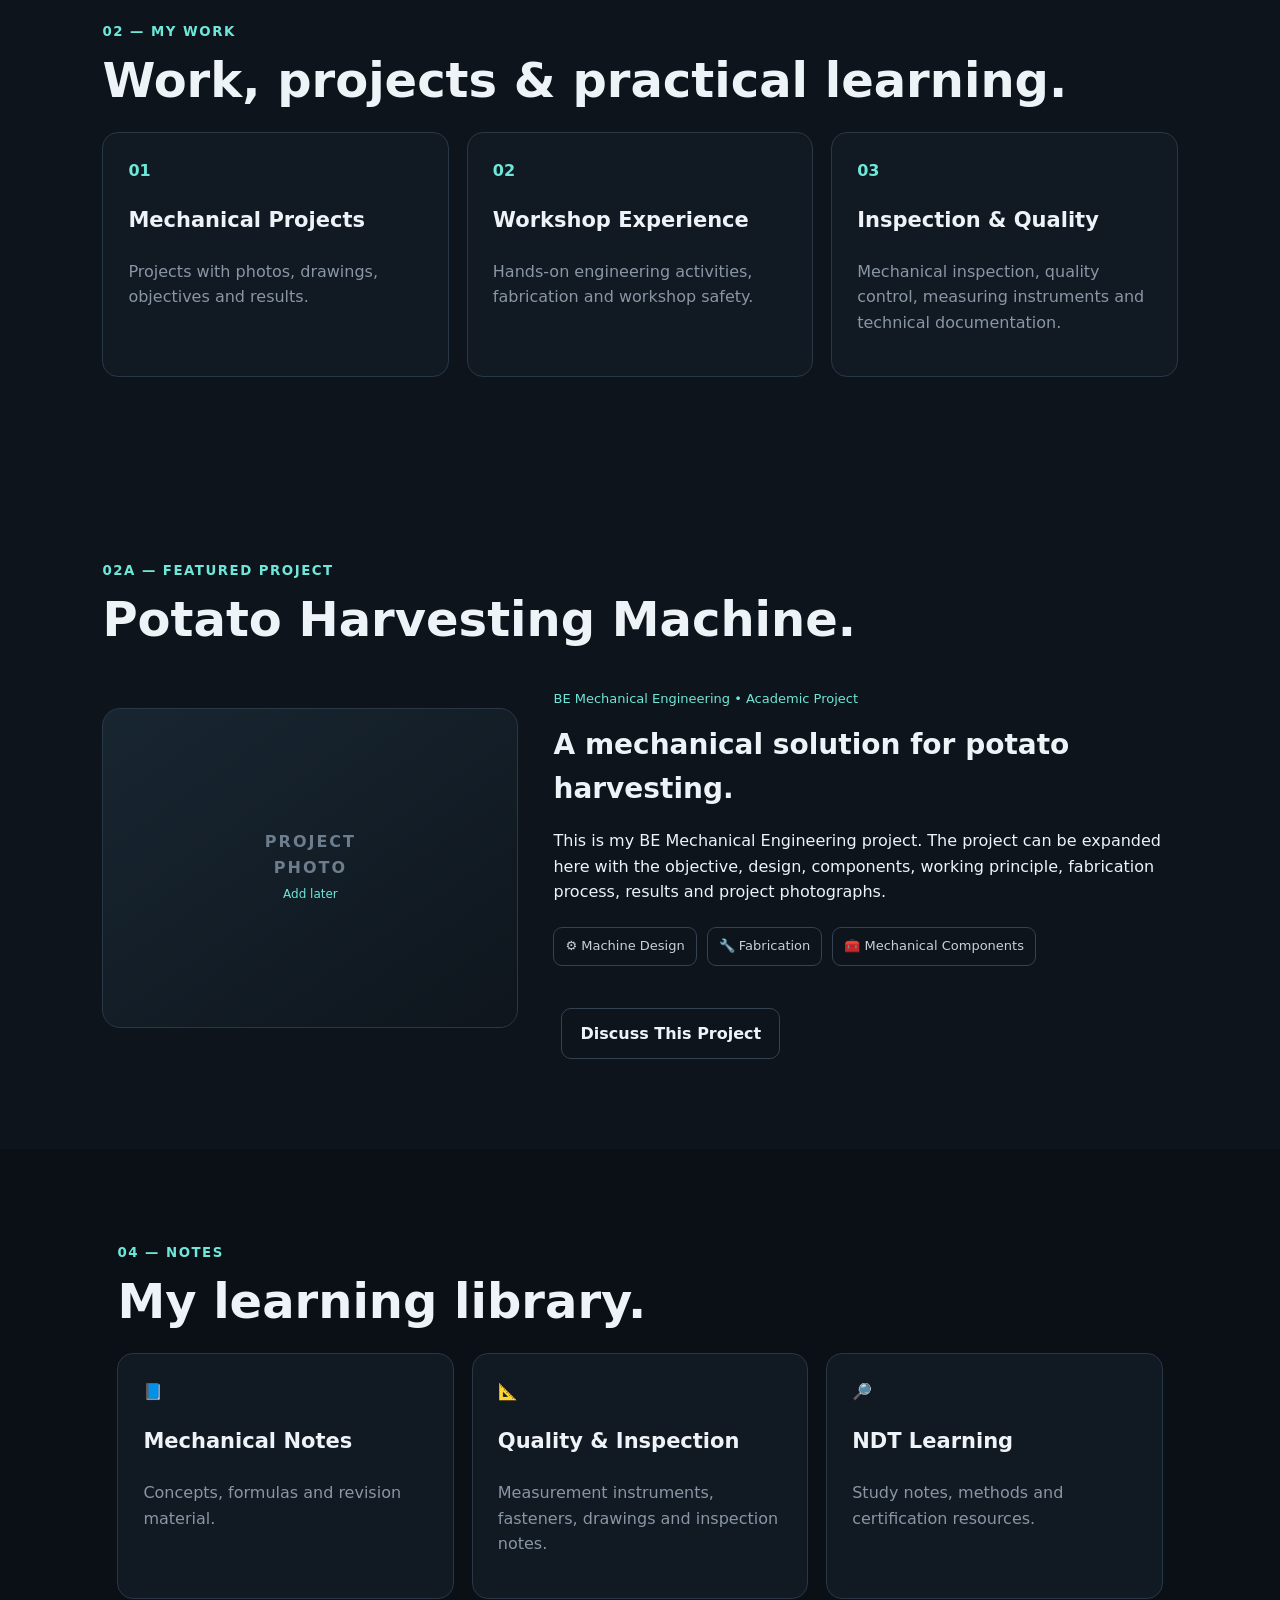
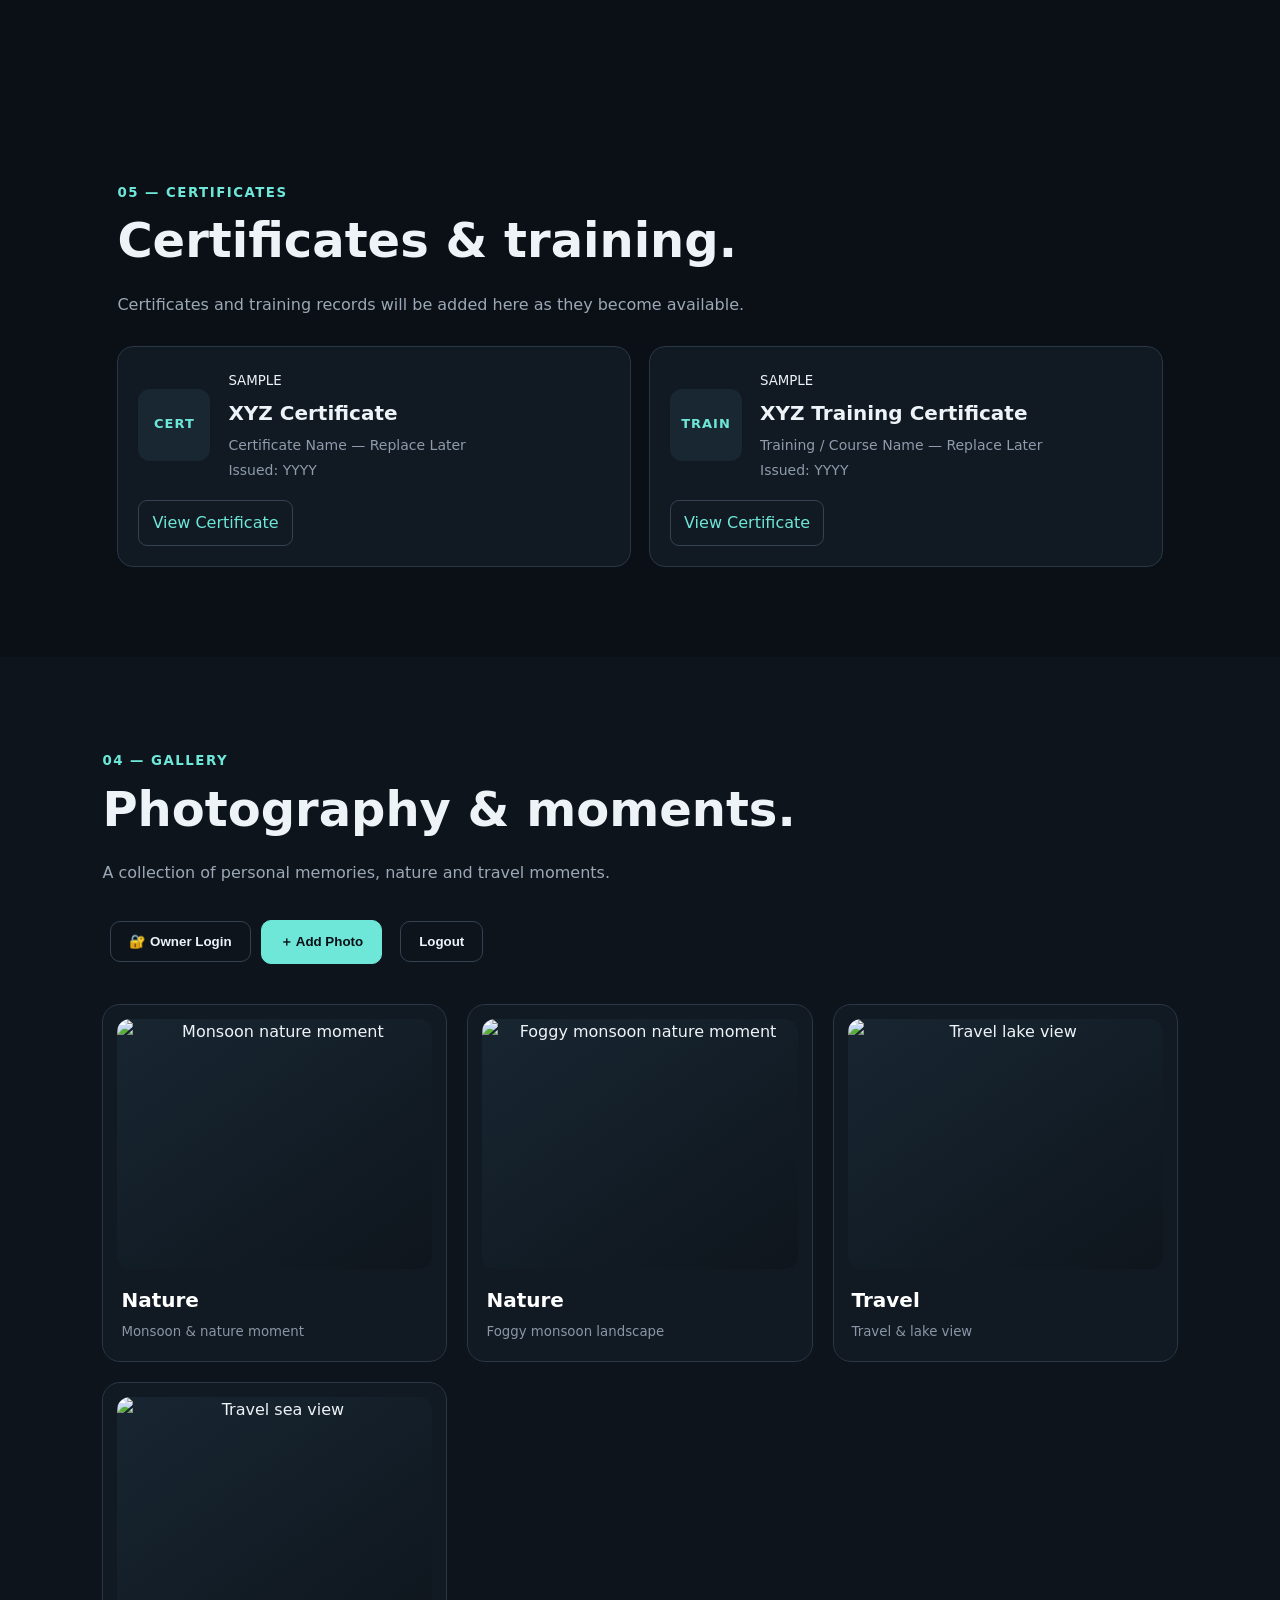
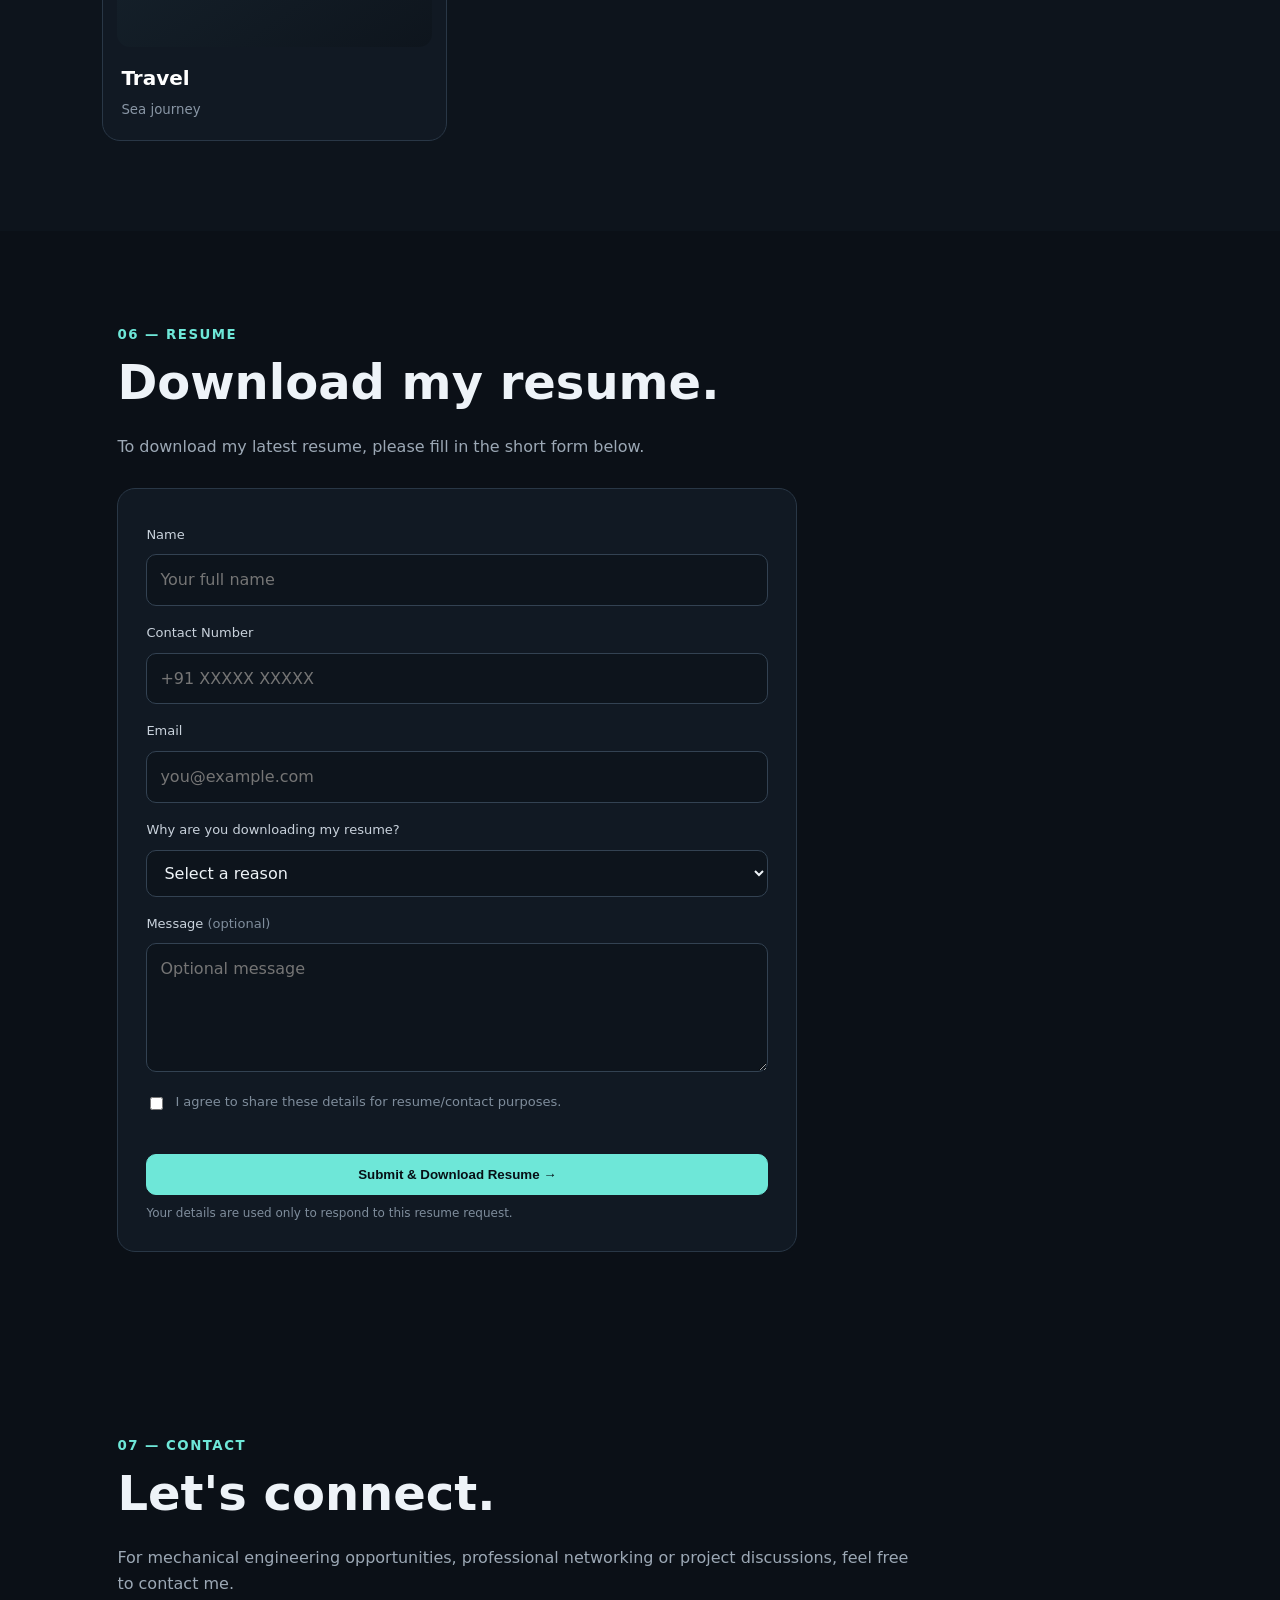
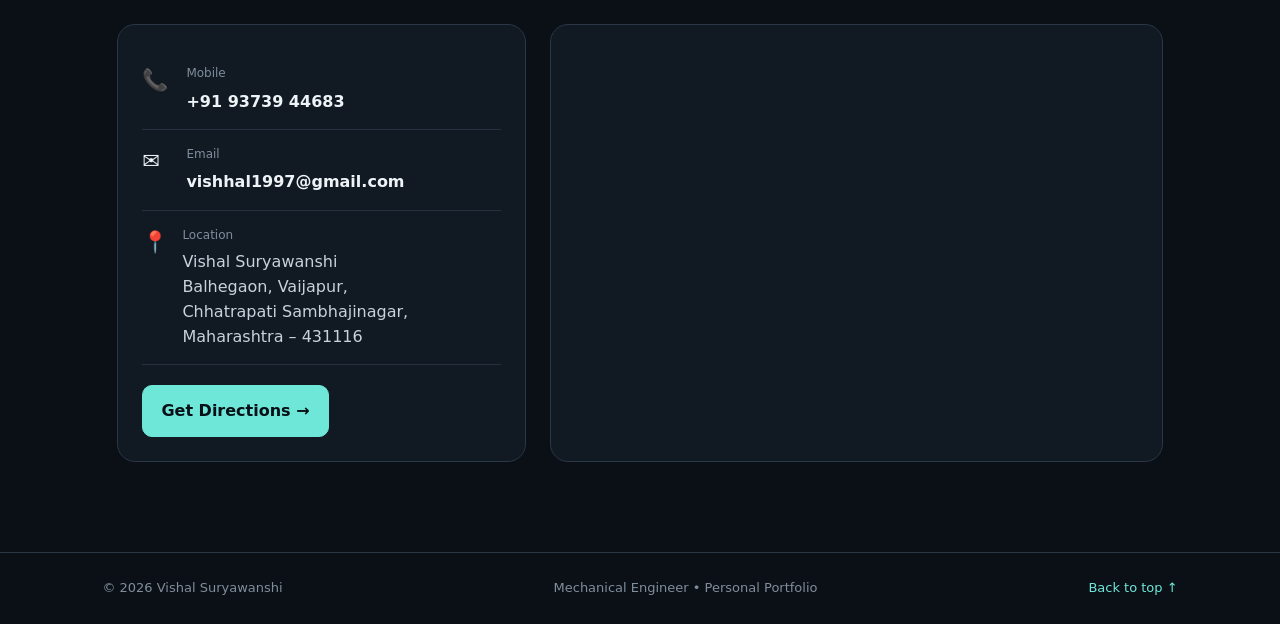
==== commit f037ad1b: "Add files via upload" ====
--- a/index.html
+++ b/index.html
@@ -81,6 +81,29 @@
 .map-card iframe{width:100%;height:100%;min-height:360px;border:0}
 @media(max-width:800px){.contact-grid{grid-template-columns:1fr}.map-card,.map-card iframe{min-height:300px}}
 </style>
+
+<style>
+.gallery{display:grid;grid-template-columns:repeat(3,1fr);gap:20px;margin-top:28px}
+.gallery-card{background:#111923;border:1px solid #293746;border-radius:18px;padding:14px;overflow:hidden;transition:transform .2s ease,border-color .2s ease}
+.gallery-card:hover{transform:translateY(-3px);border-color:#425466}
+.gallery-photo{height:250px;border-radius:13px;background:linear-gradient(145deg,#182631,#0e151d);display:grid;place-items:center;text-align:center;overflow:hidden}
+.gallery-photo span{color:#6ee7d8;font-weight:700;letter-spacing:.5px}
+.gallery-card strong{display:block;color:#fff;font-size:20px;margin:15px 4px 5px}
+.gallery-card small{display:block;color:#8996a5;margin:0 4px 5px}
+@media(max-width:800px){.gallery{grid-template-columns:1fr}.gallery-photo{height:220px}}
+</style>
+
+<style>
+.gallery-admin-bar{display:flex;align-items:center;gap:10px;flex-wrap:wrap;margin:22px 0 4px;padding:12px 0}
+.gallery-admin-btn{margin-top:0;cursor:pointer}
+.owner-status{font-size:13px;color:#6ee7d8}
+.gallery-card .gallery-photo img{width:100%;height:100%;object-fit:cover;display:block}.gallery-card[data-static-photo="true"] .gallery-photo{height:250px}
+.gallery-card[data-user-photo="true"]{position:relative}
+.gallery-card .delete-photo{display:none;position:absolute;right:24px;top:24px;z-index:2;background:#0b1017;color:#fff;border:1px solid #6b7280;border-radius:8px;padding:7px 10px;cursor:pointer}
+.gallery-card.owner-mode .delete-photo{display:block}
+.gallery-photo{position:relative}
+.gallery-card .photo-category{color:#6ee7d8;font-size:12px;text-transform:uppercase;letter-spacing:1px}
+</style>
 </head><body>
 <header><a class="logo" href="#home">VS<span>.</span></a><button class="menu" aria-label="Open navigation" aria-expanded="false">☰</button><nav><a href="#about">About</a><a href="#work">Work</a><a href="#skills">Skills</a><a href="#notes">Notes</a><a href="#certificates">Certificates</a><a href="#gallery">Gallery</a><a href="#resume">Resume</a><a href="#contact">Contact</a></nav></header>
 <section id="home" class="hero"><div><small>MECHANICAL ENGINEER • PERSONAL PORTFOLIO</small><h1>Hi, I'm <em>Vishal Suryawanshi</em>.</h1><h2>Mechanical Engineer | Quality & Inspection | Continuous Learner</h2><p>Mechanical Engineering professional building practical experience in fabrication, maintenance, assembly, inspection and quality-focused work.</p><a class="btn" href="#work">Explore My Work</a> <a class="btn outline" href="#contact">Contact Me</a></div><aside><img src="vishal-profile.jpg" alt="Vishal Suryawanshi"><p>Mechanical Engineering • Fabrication • Maintenance • Quality</p></aside></section>
@@ -130,7 +153,43 @@
 </div>
 </section>
 
-<section id="gallery" class="dark"><small>04 — GALLERY</small><h2>Photography & moments.</h2><div class="gallery"><div><strong>Nature</strong><small>Photos coming soon</small></div><div><strong>Travel</strong><small>Photos coming soon</small></div><div><strong>Engineering</strong><small>Photos coming soon</small></div><div><strong>Personal</strong><small>Photos coming soon</small></div></div></section>
+<section id="gallery" class="dark">
+<small>04 — GALLERY</small>
+<h2>Photography & moments.</h2>
+<p>A collection of personal memories, nature and travel moments.</p>
+
+<!-- Owner-only gallery controls -->
+<div class="gallery-admin-bar">
+  <button id="ownerLoginBtn" class="btn outline gallery-admin-btn" type="button">🔐 Owner Login</button>
+  <button id="addPhotoBtn" class="btn gallery-admin-btn" type="button" hidden>＋ Add Photo</button>
+  <button id="logoutBtn" class="btn outline gallery-admin-btn" type="button" hidden>Logout</button>
+  <input id="photoInput" type="file" accept="image/*" multiple hidden>
+  <span id="ownerStatus" class="owner-status" aria-live="polite"></span>
+</div>
+
+<div class="gallery" id="galleryGrid">
+  <div class="gallery-card" data-category="Nature" data-static-photo="true">
+    <div class="gallery-photo"><img src="gallery_photos/nature_monsoon_01.jpg" alt="Monsoon nature moment"></div>
+    <strong>Nature</strong>
+    <small>Monsoon & nature moment</small>
+  </div>
+  <div class="gallery-card" data-category="Nature" data-static-photo="true">
+    <div class="gallery-photo"><img src="gallery_photos/nature_monsoon_02.jpg" alt="Foggy monsoon nature moment"></div>
+    <strong>Nature</strong>
+    <small>Foggy monsoon landscape</small>
+  </div>
+  <div class="gallery-card" data-category="Travel" data-static-photo="true">
+    <div class="gallery-photo"><img src="gallery_photos/travel_lake_01.jpg" alt="Travel lake view"></div>
+    <strong>Travel</strong>
+    <small>Travel & lake view</small>
+  </div>
+  <div class="gallery-card" data-category="Travel" data-static-photo="true">
+    <div class="gallery-photo"><img src="gallery_photos/travel_sea_01.jpg" alt="Travel sea view"></div>
+    <strong>Travel</strong>
+    <small>Sea journey</small>
+  </div>
+</div>
+</section>
 <section id="resume">
 <small>06 — RESUME</small>
 <h2>Download my resume.</h2>
@@ -235,4 +294,139 @@
   a.remove();
 });
 </script>
+
+<script>
+/*
+  OWNER GALLERY
+  ----------------
+  This is a static-site owner gate. Photos are saved in this browser's localStorage,
+  so they persist on this device/browser but are NOT uploaded to the public website.
+  For truly private owner-only uploads that appear for every visitor, a backend/auth
+  service is required.
+*/
+(function(){
+  const OWNER_PASSWORD = "Vishal@2026"; // Change this before publishing if desired.
+  const loginBtn = document.getElementById("ownerLoginBtn");
+  const addBtn = document.getElementById("addPhotoBtn");
+  const logoutBtn = document.getElementById("logoutBtn");
+  const input = document.getElementById("photoInput");
+  const status = document.getElementById("ownerStatus");
+  const grid = document.getElementById("galleryGrid");
+  const KEY = "vishal_gallery_user_photos_v1";
+
+  let ownerMode = sessionStorage.getItem("vishal_owner_mode") === "true";
+
+  function getPhotos(){
+    try { return JSON.parse(localStorage.getItem(KEY) || "[]"); }
+    catch(e){ return []; }
+  }
+  function savePhotos(items){ localStorage.setItem(KEY, JSON.stringify(items)); }
+
+  function render(){
+    document.querySelectorAll(".gallery-card[data-user-photo='true']").forEach(el => el.remove());
+    const photos = getPhotos();
+    photos.forEach(photo => {
+      const card = document.createElement("div");
+      card.className = "gallery-card";
+      card.dataset.userPhoto = "true";
+      if(ownerMode) card.classList.add("owner-mode");
+      card.innerHTML = `
+        <div class="gallery-photo"><img src="${photo.data}" alt="${escapeHtml(photo.name)}"></div>
+        <strong>${escapeHtml(photo.category)}</strong>
+        <small>${escapeHtml(photo.name)}</small>
+        <button class="delete-photo" type="button" data-id="${photo.id}">Delete</button>
+      `;
+      grid.appendChild(card);
+    });
+    document.querySelectorAll(".delete-photo").forEach(btn => {
+      btn.addEventListener("click", () => {
+        if(!ownerMode) return;
+        const updated = getPhotos().filter(p => String(p.id) !== String(btn.dataset.id));
+        savePhotos(updated);
+        render();
+      });
+    });
+  }
+
+  function escapeHtml(s){
+    return String(s).replace(/[&<>"']/g, c => ({
+      "&":"&amp;","<":"&lt;",">":"&gt;",'"':"&quot;","'":"&#039;"
+    }[c]));
+  }
+
+  function updateControls(){
+    loginBtn.hidden = ownerMode;
+    addBtn.hidden = !ownerMode;
+    logoutBtn.hidden = !ownerMode;
+    document.querySelectorAll(".gallery-card[data-user-photo='true']")
+      .forEach(el => el.classList.toggle("owner-mode", ownerMode));
+    status.textContent = ownerMode ? "Owner mode active — Add Photo is visible only to you on this browser." : "";
+  }
+
+  loginBtn.addEventListener("click", () => {
+    const pass = prompt("Owner password:");
+    if(pass === OWNER_PASSWORD){
+      ownerMode = true;
+      sessionStorage.setItem("vishal_owner_mode","true");
+      updateControls();
+      render();
+    } else if(pass !== null) {
+      alert("Incorrect password.");
+    }
+  });
+
+  logoutBtn.addEventListener("click", () => {
+    ownerMode = false;
+    sessionStorage.removeItem("vishal_owner_mode");
+    updateControls();
+    render();
+  });
+
+  addBtn.addEventListener("click", () => {
+    if(ownerMode) input.click();
+  });
+
+  input.addEventListener("change", async () => {
+    if(!ownerMode || !input.files.length) return;
+
+    const category = prompt("Choose category: Nature, Travel or Personal", "Nature");
+    if(!category || !["Nature","Travel","Personal"].includes(category)){
+      alert("Please enter exactly: Nature, Travel or Personal.");
+      input.value = "";
+      return;
+    }
+
+    const files = Array.from(input.files);
+    const existing = getPhotos();
+
+    for(const file of files){
+      if(!file.type.startsWith("image/")) continue;
+      const data = await new Promise((resolve,reject)=>{
+        const reader = new FileReader();
+        reader.onload = () => resolve(reader.result);
+        reader.onerror = reject;
+        reader.readAsDataURL(file);
+      });
+      existing.push({
+        id: Date.now() + Math.random(),
+        name: file.name,
+        category,
+        data
+      });
+    }
+
+    try {
+      savePhotos(existing);
+      render();
+      status.textContent = files.length + " photo(s) added successfully.";
+    } catch(e) {
+      alert("Photos could not be saved. Large images may exceed browser storage. Please use smaller images.");
+    }
+    input.value = "";
+  });
+
+  updateControls();
+  render();
+})();
+</script>
 </body></html>
--- a/style.css
+++ b/style.css
@@ -1 +1,23 @@
-*{box-sizing:border-box}html{scroll-behavior:smooth}body{margin:0;background:#0b1017;color:#e9eef5;font:16px/1.6 system-ui,sans-serif}header{position:sticky;top:0;z-index:5;display:flex;justify-content:space-between;align-items:center;padding:18px 8%;background:#0b1017ee;border-bottom:1px solid #26313d}.logo{font-size:26px;font-weight:800;color:white;text-decoration:none}.logo span,em,small,i{color:#6ee7d8}nav{display:flex;gap:24px}nav a{color:#aeb9c7;text-decoration:none}.menu{display:none;background:none;color:white;border:0;font-size:25px}.hero{min-height:88vh;display:grid;grid-template-columns:1.25fr .75fr;gap:60px;align-items:center;padding:80px 10%;background:radial-gradient(circle at 80% 30%,#17303b,transparent 35%)}h1{font-size:clamp(44px,6vw,76px);line-height:1.05;margin:15px 0}h1 em{font-style:normal}h2{font-size:clamp(30px,4vw,52px);line-height:1.1;margin:10px 0 30px}.hero h2{font-size:23px;color:#d3dce6}.hero p,section>p{color:#9eabb9;max-width:700px}.hero aside{background:#111923;border:1px solid #293746;border-radius:22px;padding:14px}.hero img{width:100%;aspect-ratio:4/5;object-fit:cover;border-radius:16px}.hero aside p{font-size:13px}section{padding:100px 10%;border-top:1px solid #1c2732}section.dark{background:#0e151e}.cols{display:grid;grid-template-columns:1.2fr .8fr;gap:60px;color:#aeb9c7;font-size:18px}.facts{display:grid;gap:12px}.facts b{border:1px solid #293746;border-radius:12px;padding:16px}.facts span{float:right;color:#8290a0;font-weight:400}.cards{display:grid;grid-template-columns:repeat(3,1fr);gap:18px}.cards article{background:#111923;border:1px solid #293746;border-radius:16px;padding:25px}.cards i{font-style:normal;font-size:20px}.cards p{color:#8e9bab}.btn{display:inline-block;padding:12px 20px;border-radius:10px;background:#6ee7d8;color:#071016;text-decoration:none;font-weight:700;margin-top:20px}.outline{background:transparent;color:white;border:1px solid #344252}.gallery{display:grid;grid-template-columns:repeat(4,1fr);gap:14px}.gallery div{aspect-ratio:1;border:1px solid #293746;border-radius:16px;display:grid;place-items:center;text-align:center;background:linear-gradient(145deg,#1b2936,#101720);font-weight:700}.links{display:flex;gap:12px;flex-wrap:wrap}.links a{color:white;border:1px solid #344252;border-radius:10px;padding:12px 18px;text-decoration:none}footer{padding:30px 10%;color:#687687;display:flex;justify-content:space-between}@media(max-width:800px){nav{display:none;position:absolute;top:66px;left:0;right:0;background:#0b1017;padding:20px;flex-direction:column}nav.open{display:flex}.menu{display:block}.hero,.cols,.cards{grid-template-columns:1fr}.gallery{grid-template-columns:repeat(2,1fr)}section{padding:70px 7%}footer{padding:30px 7%;flex-direction:column}.hero{padding-top:55px}}+
+*{box-sizing:border-box}
+html{scroll-behavior:smooth}
+body{margin:0;background:#0b1017;color:#eef3f8;font-family:Inter,system-ui,-apple-system,BlinkMacSystemFont,"Segoe UI",sans-serif;line-height:1.6}
+a{color:inherit}
+header{position:sticky;top:0;z-index:20;display:flex;align-items:center;justify-content:space-between;padding:16px 6%;background:rgba(11,16,23,.94);backdrop-filter:blur(12px);border-bottom:1px solid #202b37}
+.logo{font-size:28px;font-weight:900;text-decoration:none}.logo span{color:#6ee7d8}
+nav{display:flex;gap:22px}nav a{text-decoration:none;color:#b9c4cf;font-size:14px}nav a:hover{color:#6ee7d8}
+.menu{display:none;background:none;border:0;color:#fff;font-size:25px}
+section{padding:90px 8%;max-width:1250px;margin:auto}
+.dark{max-width:none;background:#0d141c}
+.hero{min-height:78vh;display:grid;grid-template-columns:1.25fr .75fr;align-items:center;gap:60px}
+.hero small,section>small{color:#6ee7d8;letter-spacing:1.5px;font-weight:700}
+.hero h1{font-size:clamp(42px,6vw,76px);line-height:1.05;margin:18px 0 12px}
+.hero h1 em{font-style:normal;color:#6ee7d8}
+.hero h2{font-size:22px;font-weight:600;color:#c9d2dc}.hero p{max-width:700px;color:#9ca8b5;font-size:17px}
+.hero aside{text-align:center}.hero aside img{width:min(340px,100%);aspect-ratio:1;border-radius:28px;object-fit:cover;border:1px solid #334252}.hero aside p{color:#7f8d9c}
+.btn{display:inline-block;margin-top:20px;padding:12px 18px;border-radius:10px;background:#6ee7d8;color:#071016;text-decoration:none;font-weight:800;border:1px solid #6ee7d8}.btn.outline{background:transparent;color:#eef3f8;border-color:#344252;margin-left:8px}
+h2{font-size:clamp(30px,4vw,48px);line-height:1.1;margin:10px 0 25px}section>p{color:#9ca8b5;max-width:800px}
+.cols{display:grid;grid-template-columns:1.2fr .8fr;gap:50px}.cols p{color:#b9c4cf;font-size:17px}.facts{display:grid;gap:14px}.facts b{padding:15px;border-bottom:1px solid #293746}.facts span{display:block;color:#8996a5;font-weight:400;font-size:14px}
+.cards{display:grid;grid-template-columns:repeat(3,1fr);gap:18px}.cards article{background:#111923;border:1px solid #293746;border-radius:16px;padding:25px}.cards i{font-style:normal;color:#6ee7d8;font-weight:800}.cards h3{font-size:21px}.cards p{color:#8996a5}
+footer{display:flex;justify-content:space-between;gap:20px;padding:25px 8%;border-top:1px solid #293746;color:#7f8d9c;font-size:13px}
+@media(max-width:800px){header{padding:14px 5%}.menu{display:block}nav{display:none;position:absolute;top:65px;left:0;right:0;flex-direction:column;padding:18px 6%;background:#0b1017;border-bottom:1px solid #293746}nav.open{display:flex}.hero,.cols,.cards{grid-template-columns:1fr}.hero{padding-top:55px}.hero aside{order:-1}section{padding:65px 6%}footer{flex-direction:column}.btn{margin-right:6px}.btn.outline{margin-left:0}}
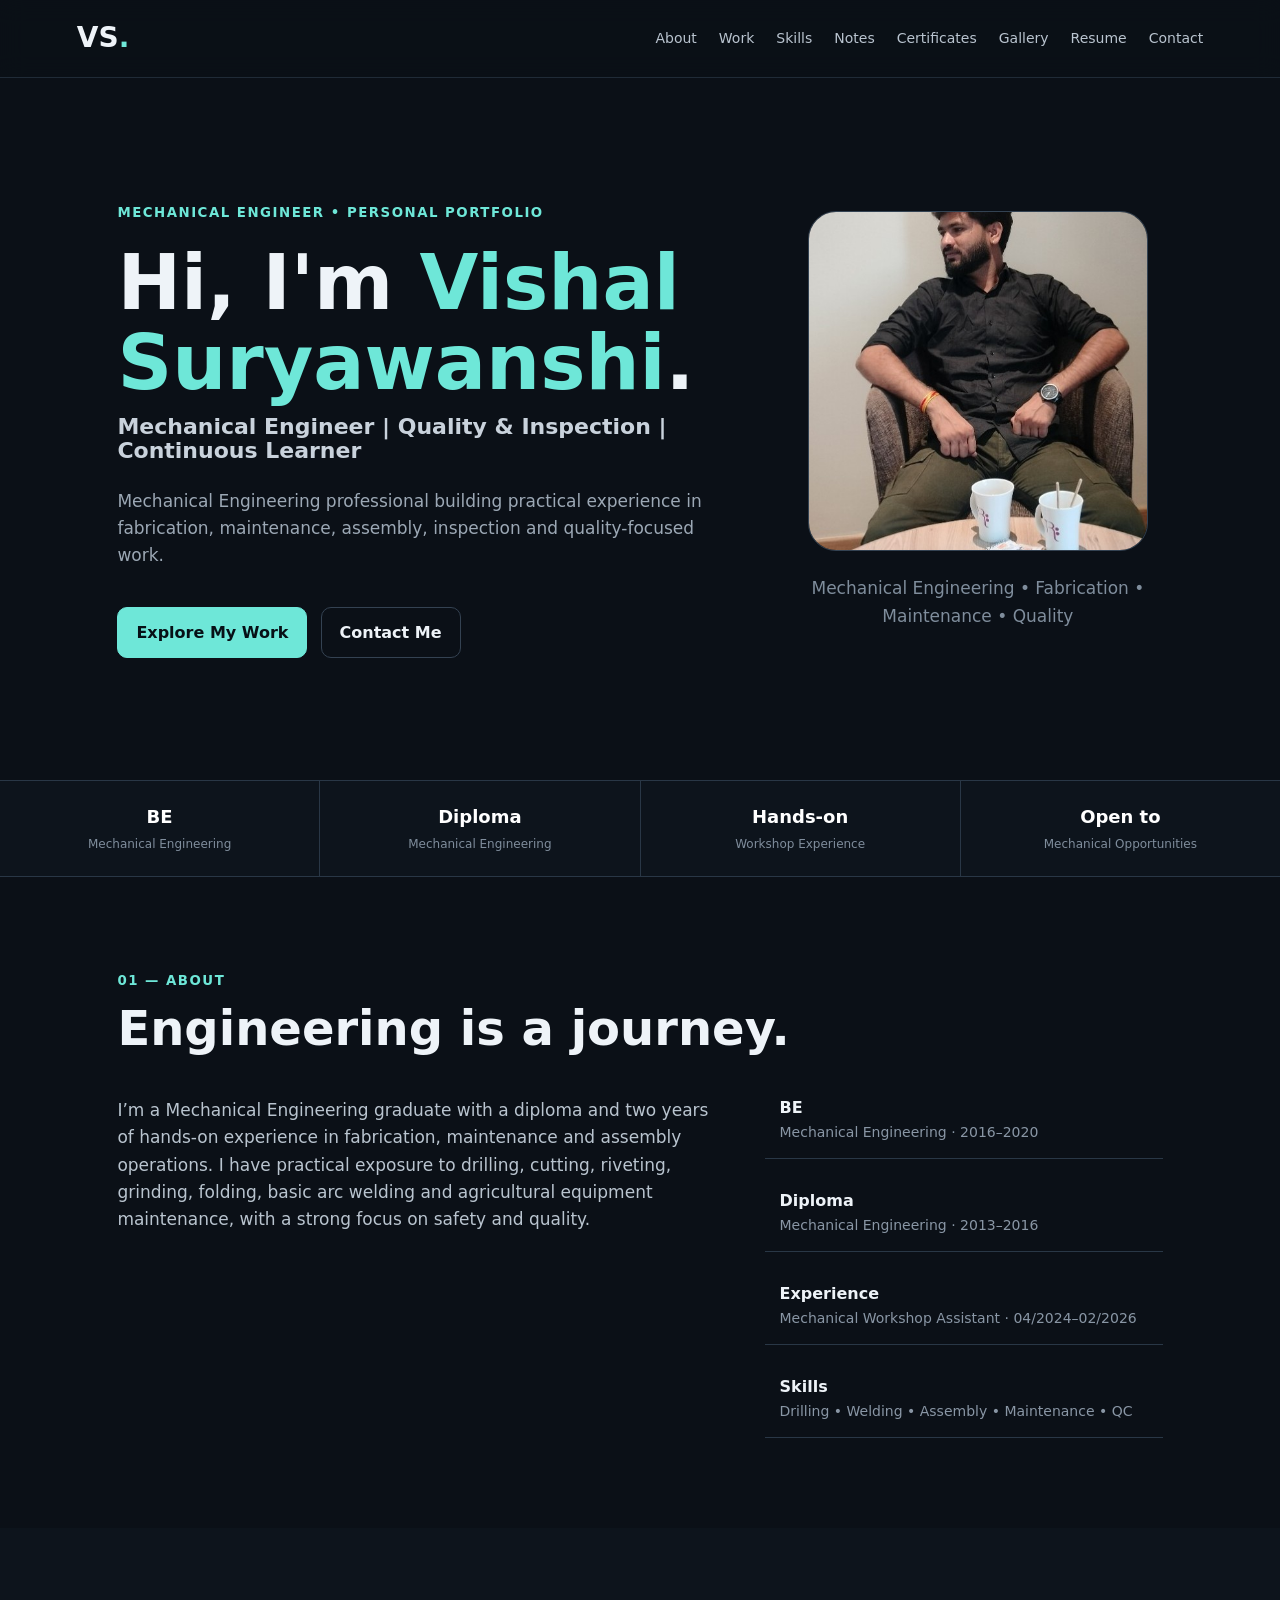
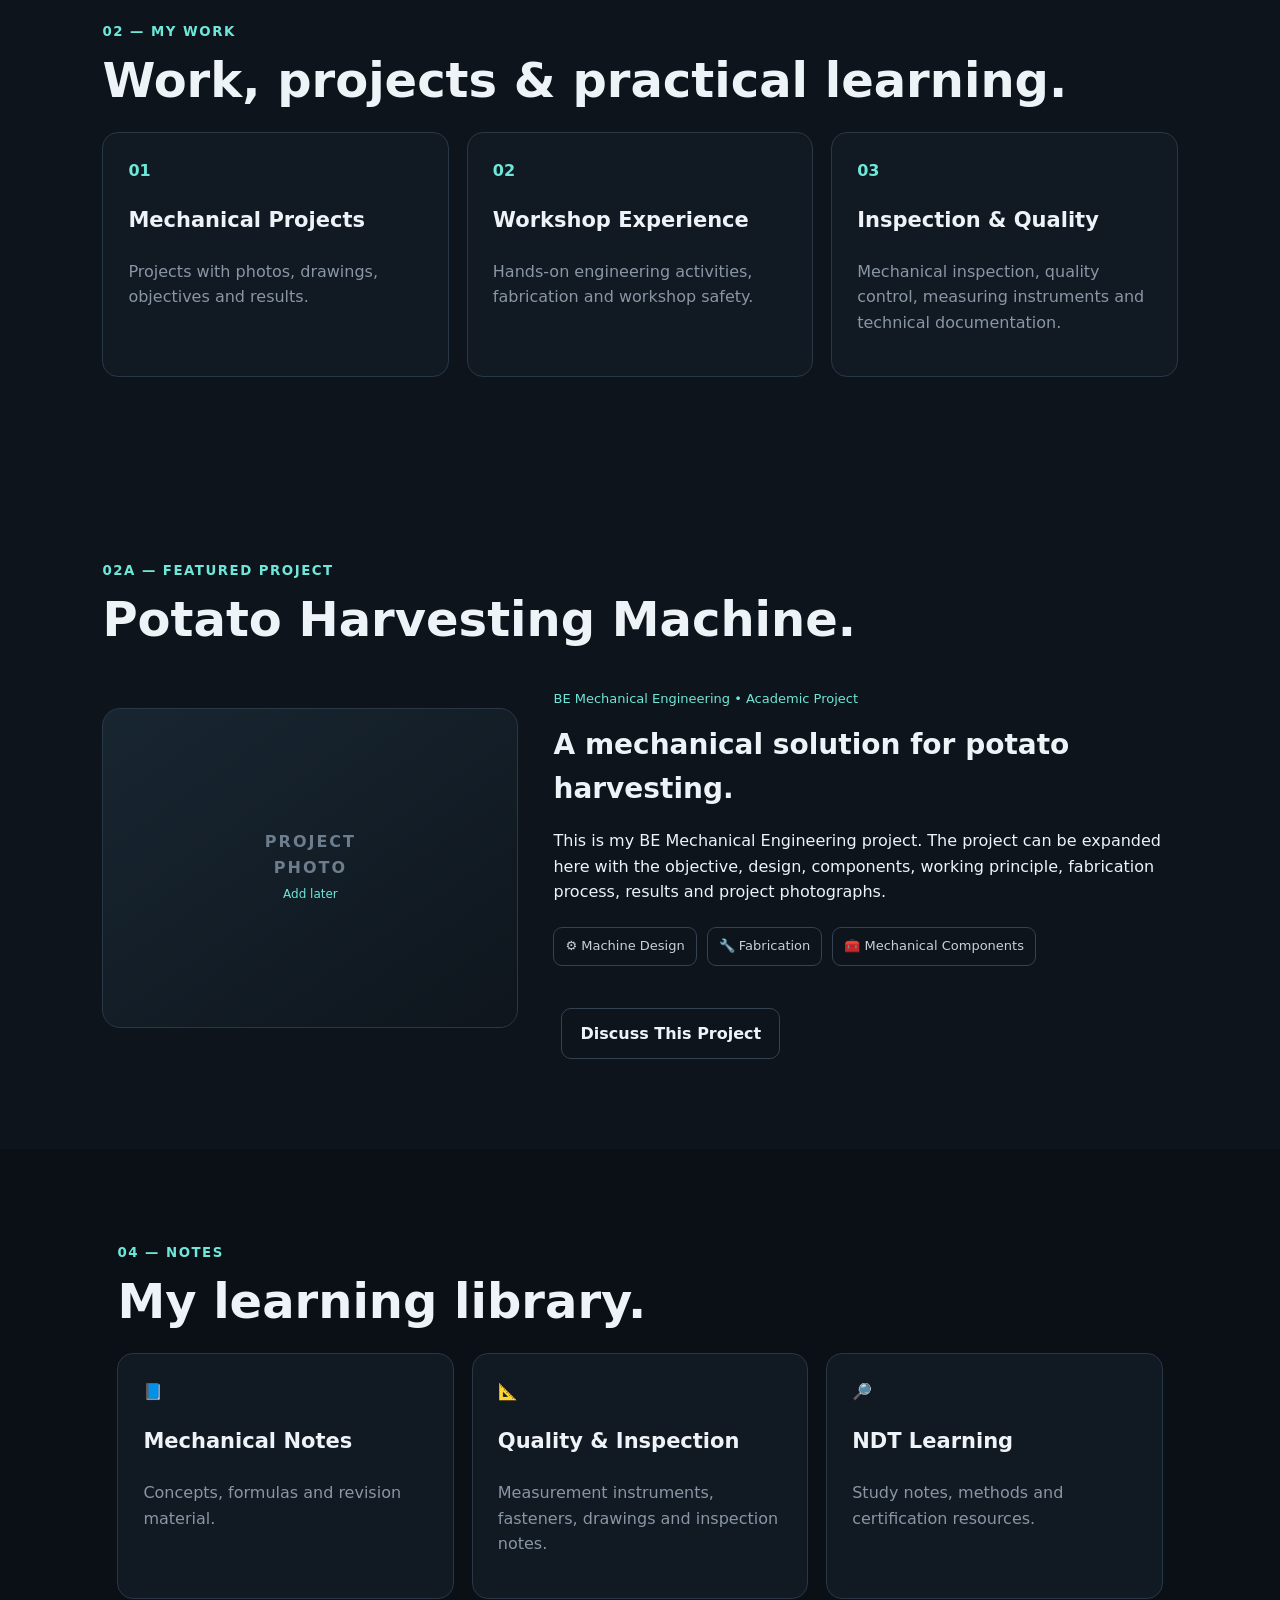
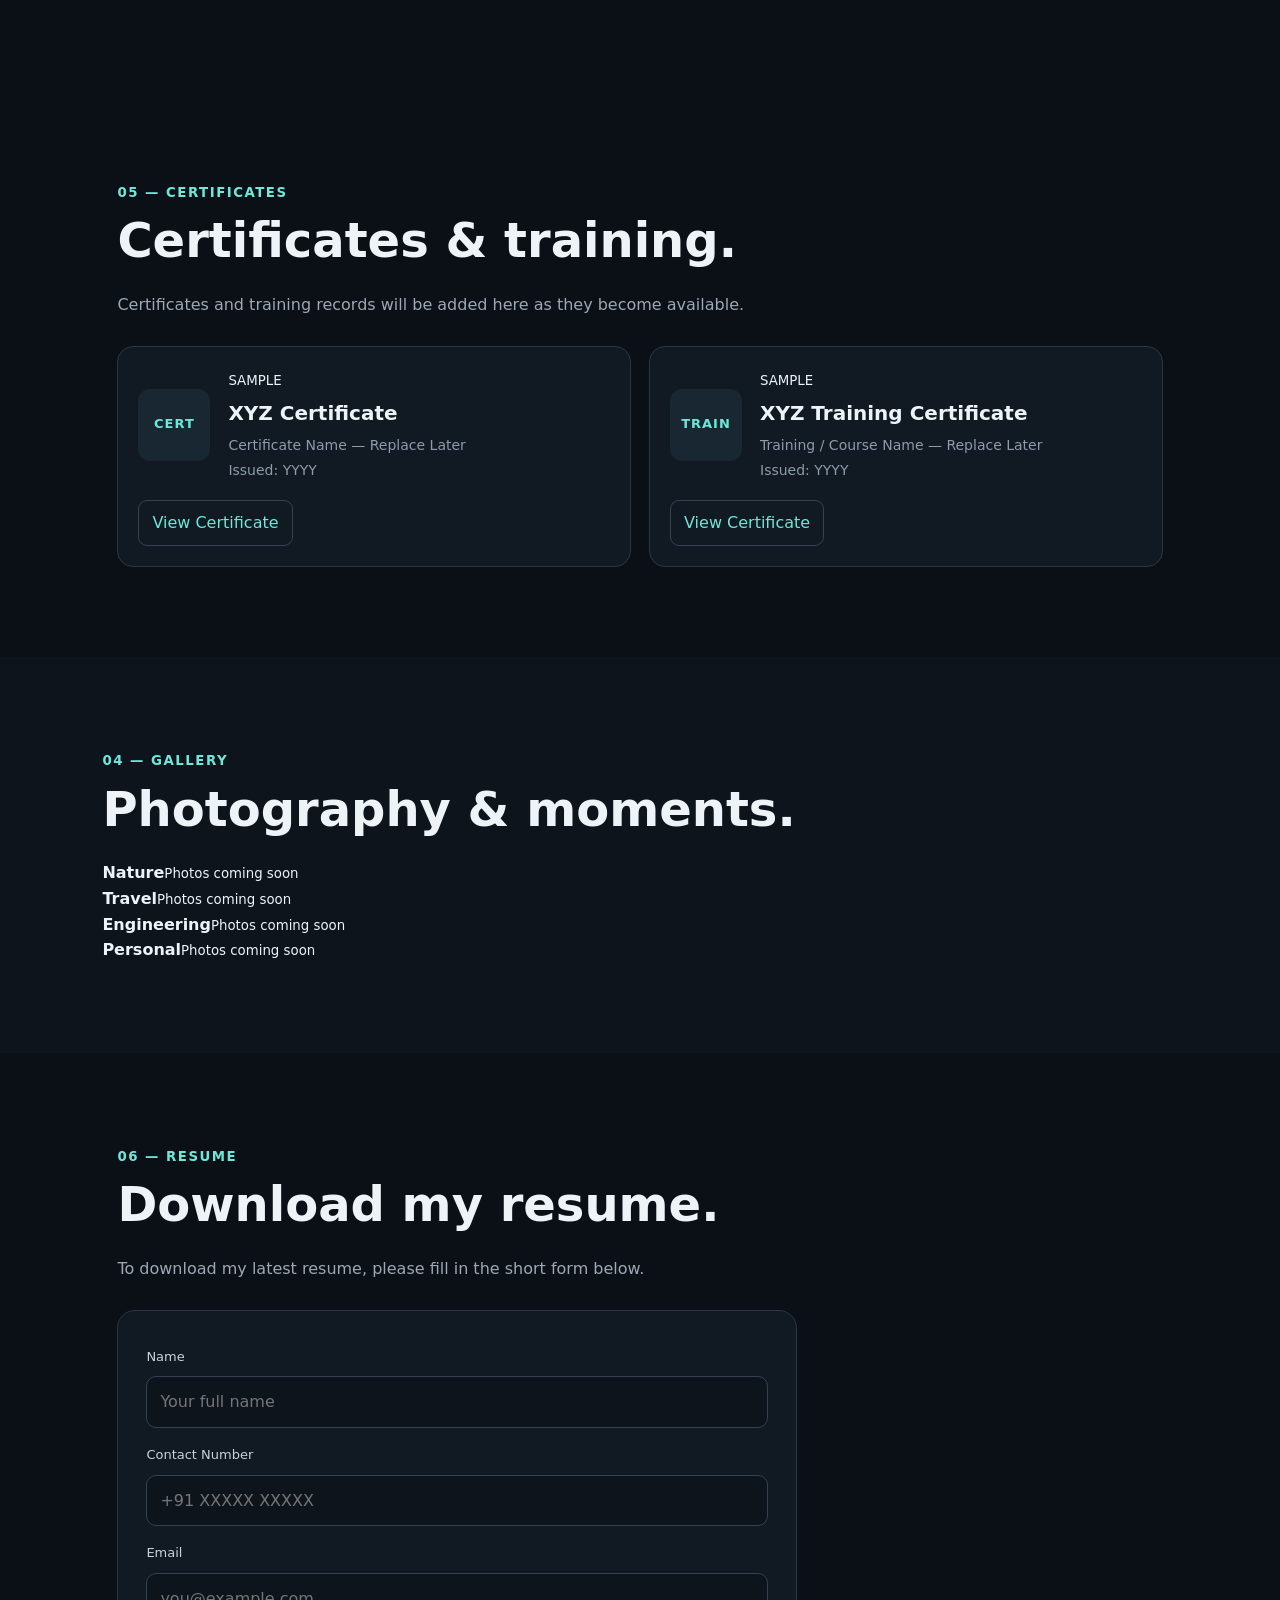
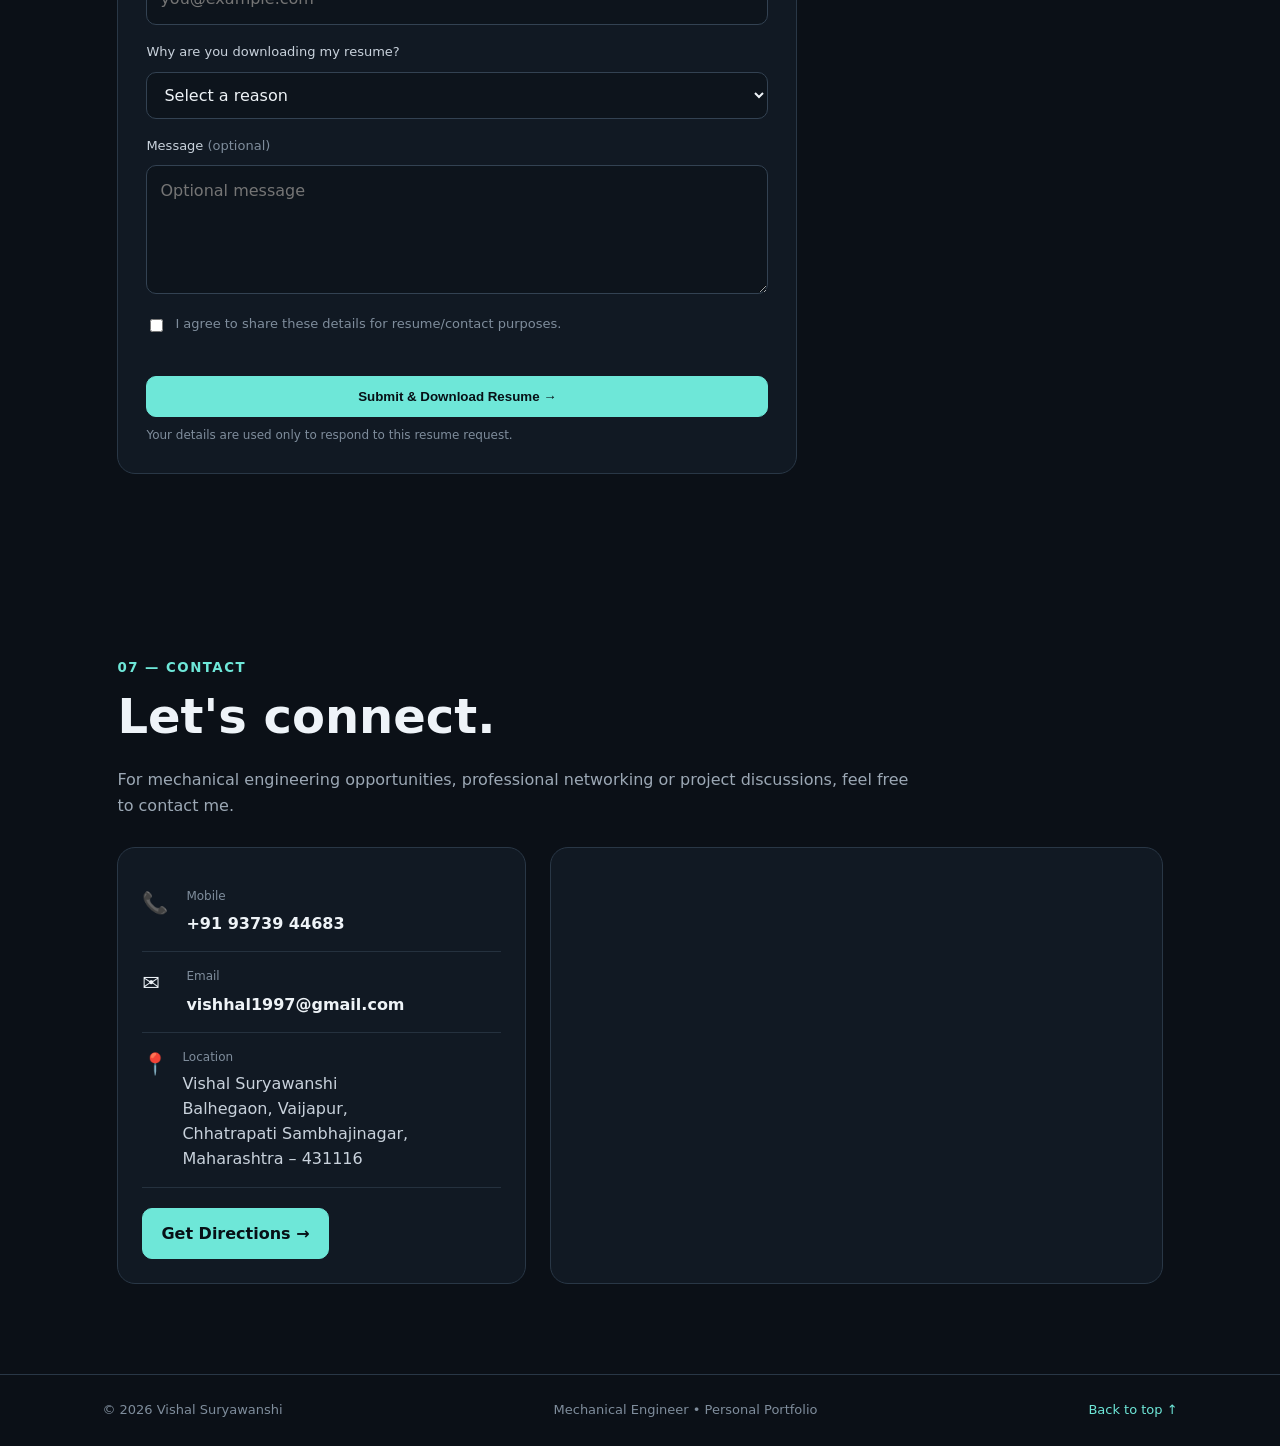
==== commit 5c79cf16: "Add files via upload" ====
--- a/index.html
+++ b/index.html
@@ -81,29 +81,6 @@
 .map-card iframe{width:100%;height:100%;min-height:360px;border:0}
 @media(max-width:800px){.contact-grid{grid-template-columns:1fr}.map-card,.map-card iframe{min-height:300px}}
 </style>
-
-<style>
-.gallery{display:grid;grid-template-columns:repeat(3,1fr);gap:20px;margin-top:28px}
-.gallery-card{background:#111923;border:1px solid #293746;border-radius:18px;padding:14px;overflow:hidden;transition:transform .2s ease,border-color .2s ease}
-.gallery-card:hover{transform:translateY(-3px);border-color:#425466}
-.gallery-photo{height:250px;border-radius:13px;background:linear-gradient(145deg,#182631,#0e151d);display:grid;place-items:center;text-align:center;overflow:hidden}
-.gallery-photo span{color:#6ee7d8;font-weight:700;letter-spacing:.5px}
-.gallery-card strong{display:block;color:#fff;font-size:20px;margin:15px 4px 5px}
-.gallery-card small{display:block;color:#8996a5;margin:0 4px 5px}
-@media(max-width:800px){.gallery{grid-template-columns:1fr}.gallery-photo{height:220px}}
-</style>
-
-<style>
-.gallery-admin-bar{display:flex;align-items:center;gap:10px;flex-wrap:wrap;margin:22px 0 4px;padding:12px 0}
-.gallery-admin-btn{margin-top:0;cursor:pointer}
-.owner-status{font-size:13px;color:#6ee7d8}
-.gallery-card .gallery-photo img{width:100%;height:100%;object-fit:cover;display:block}.gallery-card[data-static-photo="true"] .gallery-photo{height:250px}
-.gallery-card[data-user-photo="true"]{position:relative}
-.gallery-card .delete-photo{display:none;position:absolute;right:24px;top:24px;z-index:2;background:#0b1017;color:#fff;border:1px solid #6b7280;border-radius:8px;padding:7px 10px;cursor:pointer}
-.gallery-card.owner-mode .delete-photo{display:block}
-.gallery-photo{position:relative}
-.gallery-card .photo-category{color:#6ee7d8;font-size:12px;text-transform:uppercase;letter-spacing:1px}
-</style>
 </head><body>
 <header><a class="logo" href="#home">VS<span>.</span></a><button class="menu" aria-label="Open navigation" aria-expanded="false">☰</button><nav><a href="#about">About</a><a href="#work">Work</a><a href="#skills">Skills</a><a href="#notes">Notes</a><a href="#certificates">Certificates</a><a href="#gallery">Gallery</a><a href="#resume">Resume</a><a href="#contact">Contact</a></nav></header>
 <section id="home" class="hero"><div><small>MECHANICAL ENGINEER • PERSONAL PORTFOLIO</small><h1>Hi, I'm <em>Vishal Suryawanshi</em>.</h1><h2>Mechanical Engineer | Quality & Inspection | Continuous Learner</h2><p>Mechanical Engineering professional building practical experience in fabrication, maintenance, assembly, inspection and quality-focused work.</p><a class="btn" href="#work">Explore My Work</a> <a class="btn outline" href="#contact">Contact Me</a></div><aside><img src="vishal-profile.jpg" alt="Vishal Suryawanshi"><p>Mechanical Engineering • Fabrication • Maintenance • Quality</p></aside></section>
@@ -153,43 +130,7 @@
 </div>
 </section>
 
-<section id="gallery" class="dark">
-<small>04 — GALLERY</small>
-<h2>Photography & moments.</h2>
-<p>A collection of personal memories, nature and travel moments.</p>
-
-<!-- Owner-only gallery controls -->
-<div class="gallery-admin-bar">
-  <button id="ownerLoginBtn" class="btn outline gallery-admin-btn" type="button">🔐 Owner Login</button>
-  <button id="addPhotoBtn" class="btn gallery-admin-btn" type="button" hidden>＋ Add Photo</button>
-  <button id="logoutBtn" class="btn outline gallery-admin-btn" type="button" hidden>Logout</button>
-  <input id="photoInput" type="file" accept="image/*" multiple hidden>
-  <span id="ownerStatus" class="owner-status" aria-live="polite"></span>
-</div>
-
-<div class="gallery" id="galleryGrid">
-  <div class="gallery-card" data-category="Nature" data-static-photo="true">
-    <div class="gallery-photo"><img src="gallery_photos/nature_monsoon_01.jpg" alt="Monsoon nature moment"></div>
-    <strong>Nature</strong>
-    <small>Monsoon & nature moment</small>
-  </div>
-  <div class="gallery-card" data-category="Nature" data-static-photo="true">
-    <div class="gallery-photo"><img src="gallery_photos/nature_monsoon_02.jpg" alt="Foggy monsoon nature moment"></div>
-    <strong>Nature</strong>
-    <small>Foggy monsoon landscape</small>
-  </div>
-  <div class="gallery-card" data-category="Travel" data-static-photo="true">
-    <div class="gallery-photo"><img src="gallery_photos/travel_lake_01.jpg" alt="Travel lake view"></div>
-    <strong>Travel</strong>
-    <small>Travel & lake view</small>
-  </div>
-  <div class="gallery-card" data-category="Travel" data-static-photo="true">
-    <div class="gallery-photo"><img src="gallery_photos/travel_sea_01.jpg" alt="Travel sea view"></div>
-    <strong>Travel</strong>
-    <small>Sea journey</small>
-  </div>
-</div>
-</section>
+<section id="gallery" class="dark"><small>04 — GALLERY</small><h2>Photography & moments.</h2><div class="gallery"><div><strong>Nature</strong><small>Photos coming soon</small></div><div><strong>Travel</strong><small>Photos coming soon</small></div><div><strong>Engineering</strong><small>Photos coming soon</small></div><div><strong>Personal</strong><small>Photos coming soon</small></div></div></section>
 <section id="resume">
 <small>06 — RESUME</small>
 <h2>Download my resume.</h2>
@@ -294,139 +235,4 @@
   a.remove();
 });
 </script>
-
-<script>
-/*
-  OWNER GALLERY
-  ----------------
-  This is a static-site owner gate. Photos are saved in this browser's localStorage,
-  so they persist on this device/browser but are NOT uploaded to the public website.
-  For truly private owner-only uploads that appear for every visitor, a backend/auth
-  service is required.
-*/
-(function(){
-  const OWNER_PASSWORD = "Vishal@2026"; // Change this before publishing if desired.
-  const loginBtn = document.getElementById("ownerLoginBtn");
-  const addBtn = document.getElementById("addPhotoBtn");
-  const logoutBtn = document.getElementById("logoutBtn");
-  const input = document.getElementById("photoInput");
-  const status = document.getElementById("ownerStatus");
-  const grid = document.getElementById("galleryGrid");
-  const KEY = "vishal_gallery_user_photos_v1";
-
-  let ownerMode = sessionStorage.getItem("vishal_owner_mode") === "true";
-
-  function getPhotos(){
-    try { return JSON.parse(localStorage.getItem(KEY) || "[]"); }
-    catch(e){ return []; }
-  }
-  function savePhotos(items){ localStorage.setItem(KEY, JSON.stringify(items)); }
-
-  function render(){
-    document.querySelectorAll(".gallery-card[data-user-photo='true']").forEach(el => el.remove());
-    const photos = getPhotos();
-    photos.forEach(photo => {
-      const card = document.createElement("div");
-      card.className = "gallery-card";
-      card.dataset.userPhoto = "true";
-      if(ownerMode) card.classList.add("owner-mode");
-      card.innerHTML = `
-        <div class="gallery-photo"><img src="${photo.data}" alt="${escapeHtml(photo.name)}"></div>
-        <strong>${escapeHtml(photo.category)}</strong>
-        <small>${escapeHtml(photo.name)}</small>
-        <button class="delete-photo" type="button" data-id="${photo.id}">Delete</button>
-      `;
-      grid.appendChild(card);
-    });
-    document.querySelectorAll(".delete-photo").forEach(btn => {
-      btn.addEventListener("click", () => {
-        if(!ownerMode) return;
-        const updated = getPhotos().filter(p => String(p.id) !== String(btn.dataset.id));
-        savePhotos(updated);
-        render();
-      });
-    });
-  }
-
-  function escapeHtml(s){
-    return String(s).replace(/[&<>"']/g, c => ({
-      "&":"&amp;","<":"&lt;",">":"&gt;",'"':"&quot;","'":"&#039;"
-    }[c]));
-  }
-
-  function updateControls(){
-    loginBtn.hidden = ownerMode;
-    addBtn.hidden = !ownerMode;
-    logoutBtn.hidden = !ownerMode;
-    document.querySelectorAll(".gallery-card[data-user-photo='true']")
-      .forEach(el => el.classList.toggle("owner-mode", ownerMode));
-    status.textContent = ownerMode ? "Owner mode active — Add Photo is visible only to you on this browser." : "";
-  }
-
-  loginBtn.addEventListener("click", () => {
-    const pass = prompt("Owner password:");
-    if(pass === OWNER_PASSWORD){
-      ownerMode = true;
-      sessionStorage.setItem("vishal_owner_mode","true");
-      updateControls();
-      render();
-    } else if(pass !== null) {
-      alert("Incorrect password.");
-    }
-  });
-
-  logoutBtn.addEventListener("click", () => {
-    ownerMode = false;
-    sessionStorage.removeItem("vishal_owner_mode");
-    updateControls();
-    render();
-  });
-
-  addBtn.addEventListener("click", () => {
-    if(ownerMode) input.click();
-  });
-
-  input.addEventListener("change", async () => {
-    if(!ownerMode || !input.files.length) return;
-
-    const category = prompt("Choose category: Nature, Travel or Personal", "Nature");
-    if(!category || !["Nature","Travel","Personal"].includes(category)){
-      alert("Please enter exactly: Nature, Travel or Personal.");
-      input.value = "";
-      return;
-    }
-
-    const files = Array.from(input.files);
-    const existing = getPhotos();
-
-    for(const file of files){
-      if(!file.type.startsWith("image/")) continue;
-      const data = await new Promise((resolve,reject)=>{
-        const reader = new FileReader();
-        reader.onload = () => resolve(reader.result);
-        reader.onerror = reject;
-        reader.readAsDataURL(file);
-      });
-      existing.push({
-        id: Date.now() + Math.random(),
-        name: file.name,
-        category,
-        data
-      });
-    }
-
-    try {
-      savePhotos(existing);
-      render();
-      status.textContent = files.length + " photo(s) added successfully.";
-    } catch(e) {
-      alert("Photos could not be saved. Large images may exceed browser storage. Please use smaller images.");
-    }
-    input.value = "";
-  });
-
-  updateControls();
-  render();
-})();
-</script>
 </body></html>
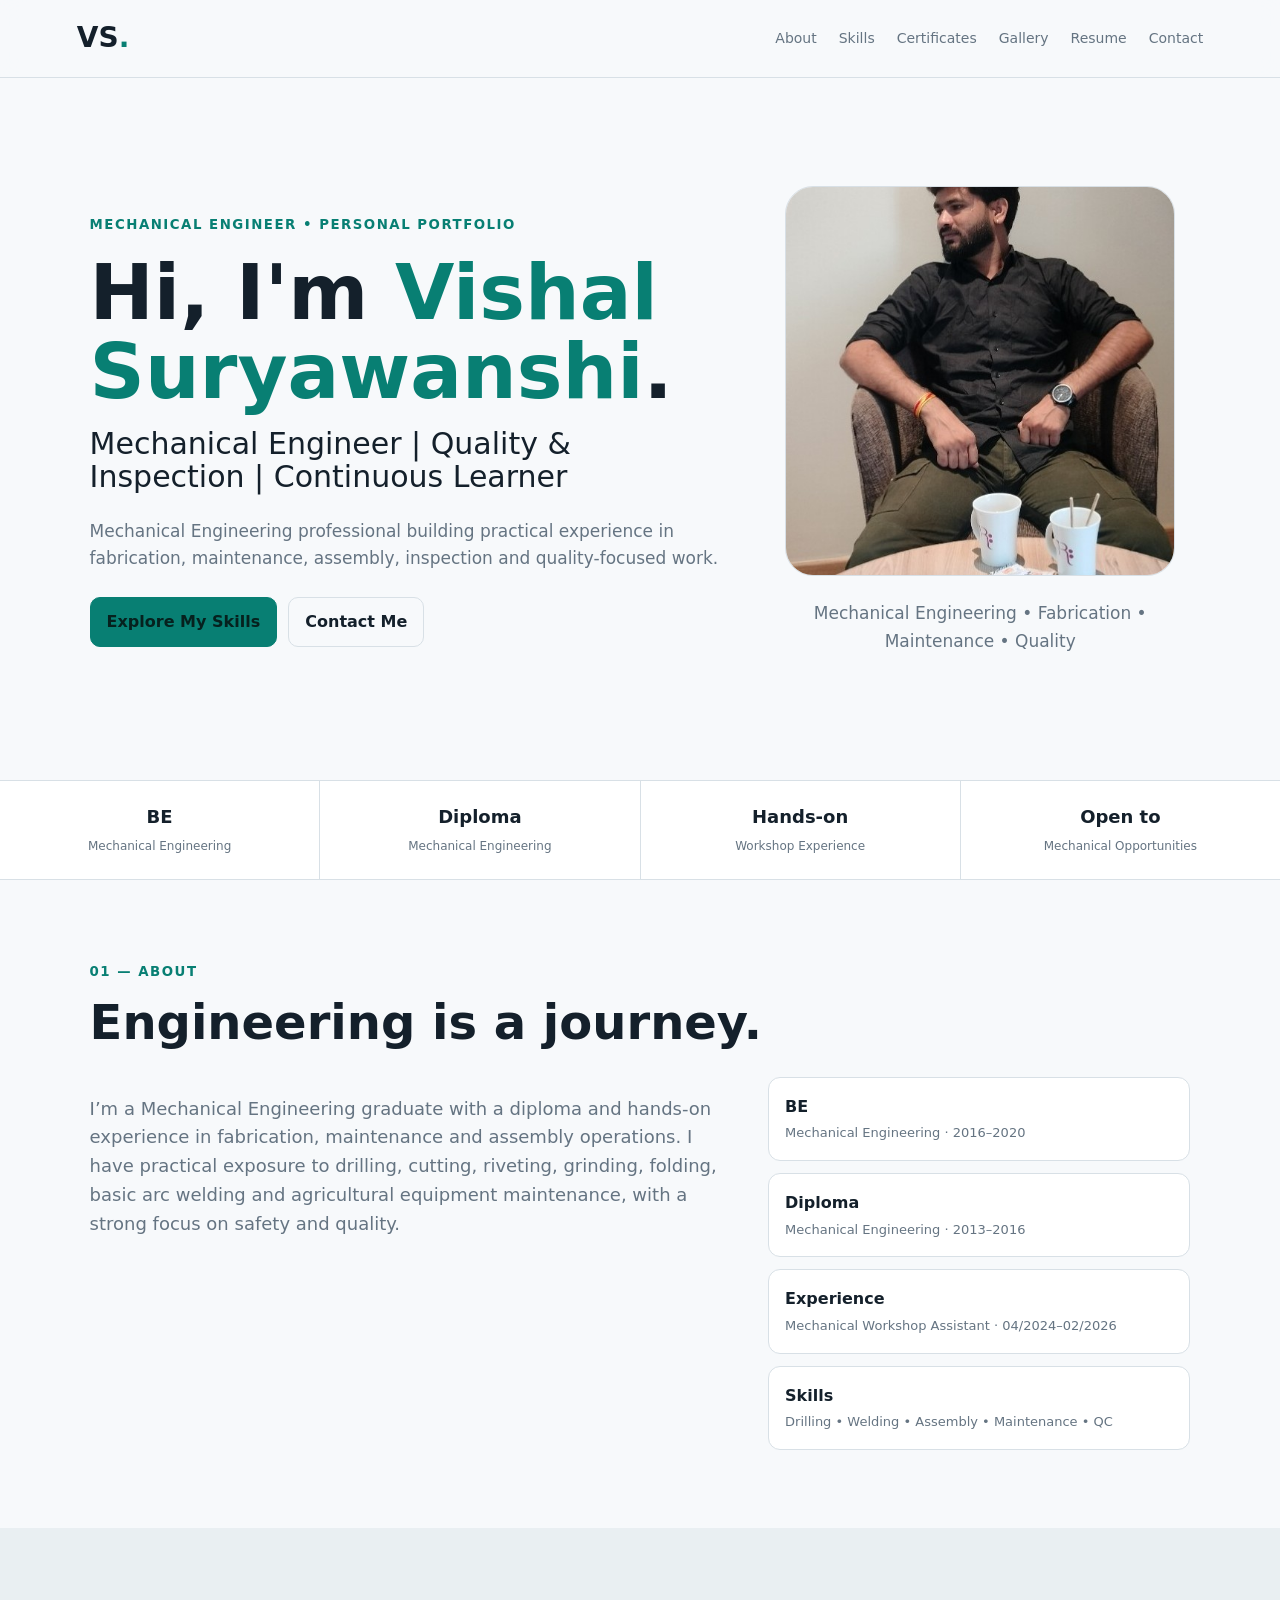
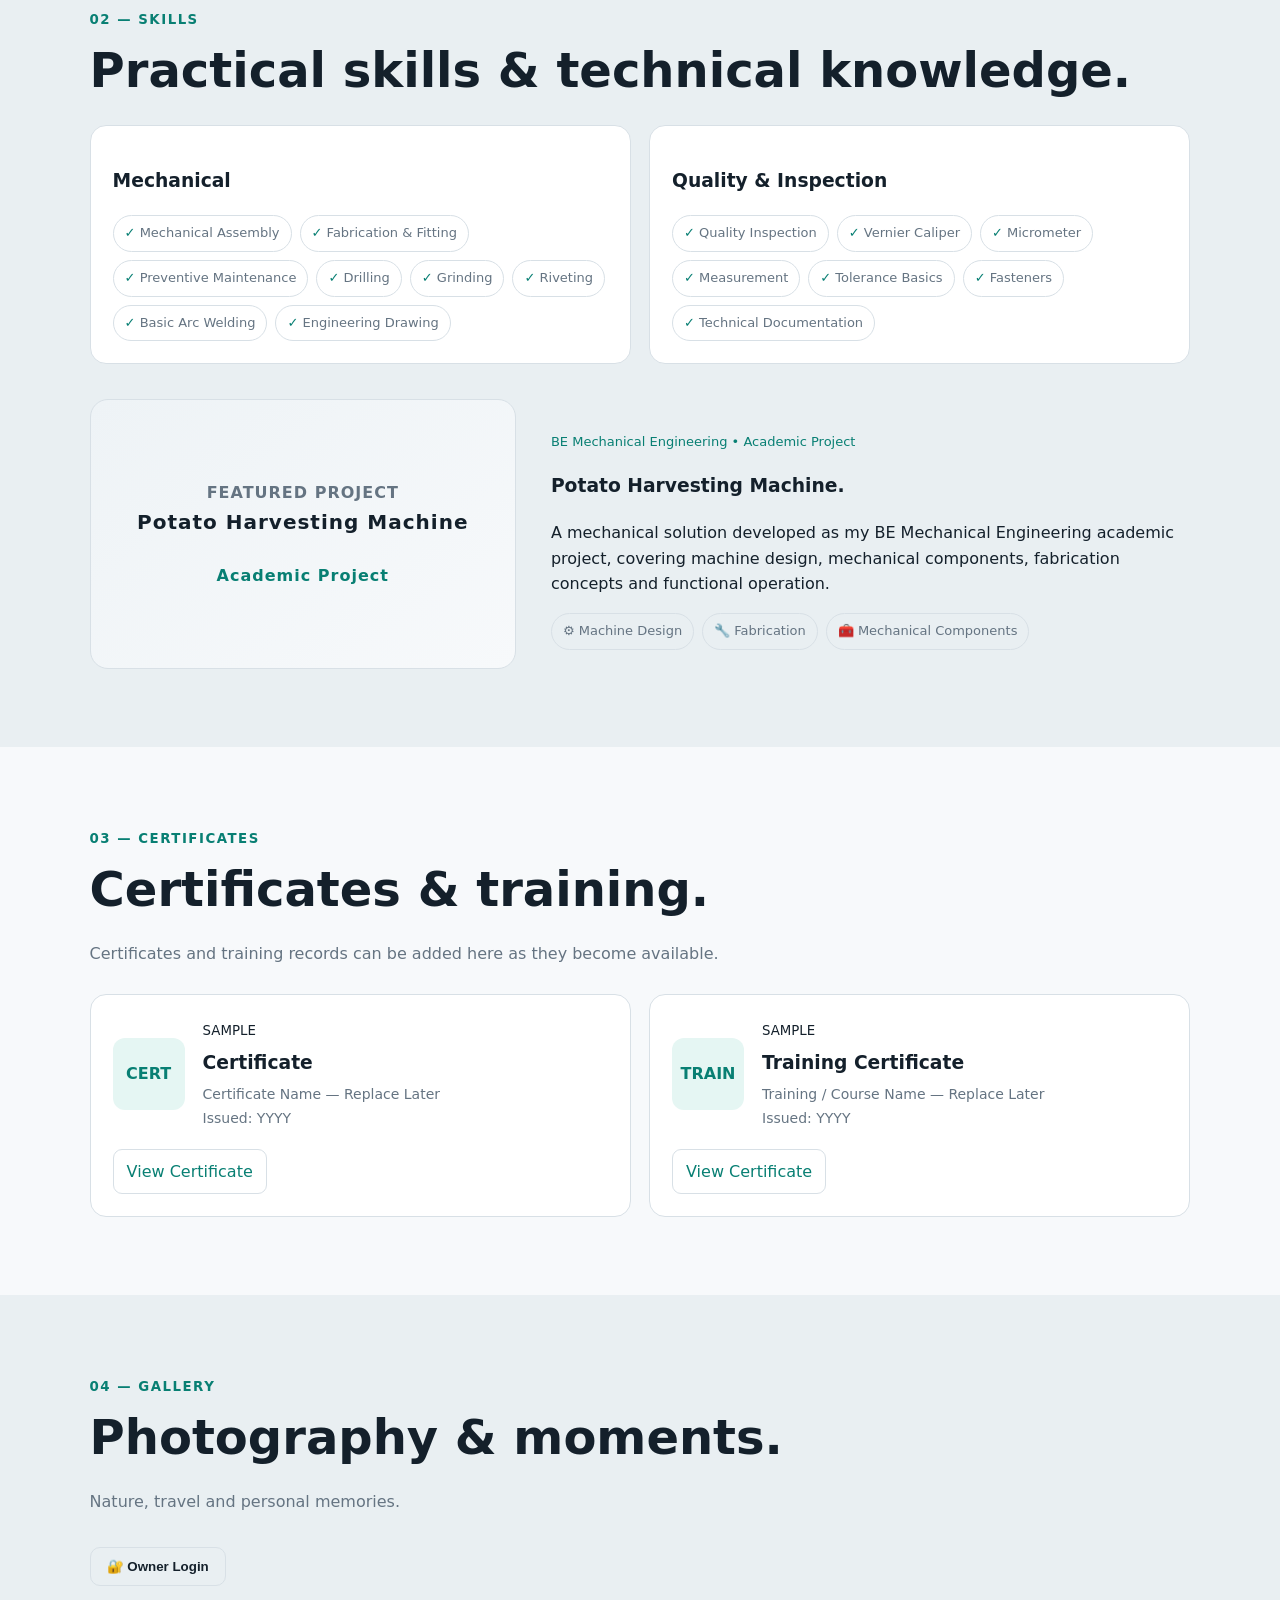
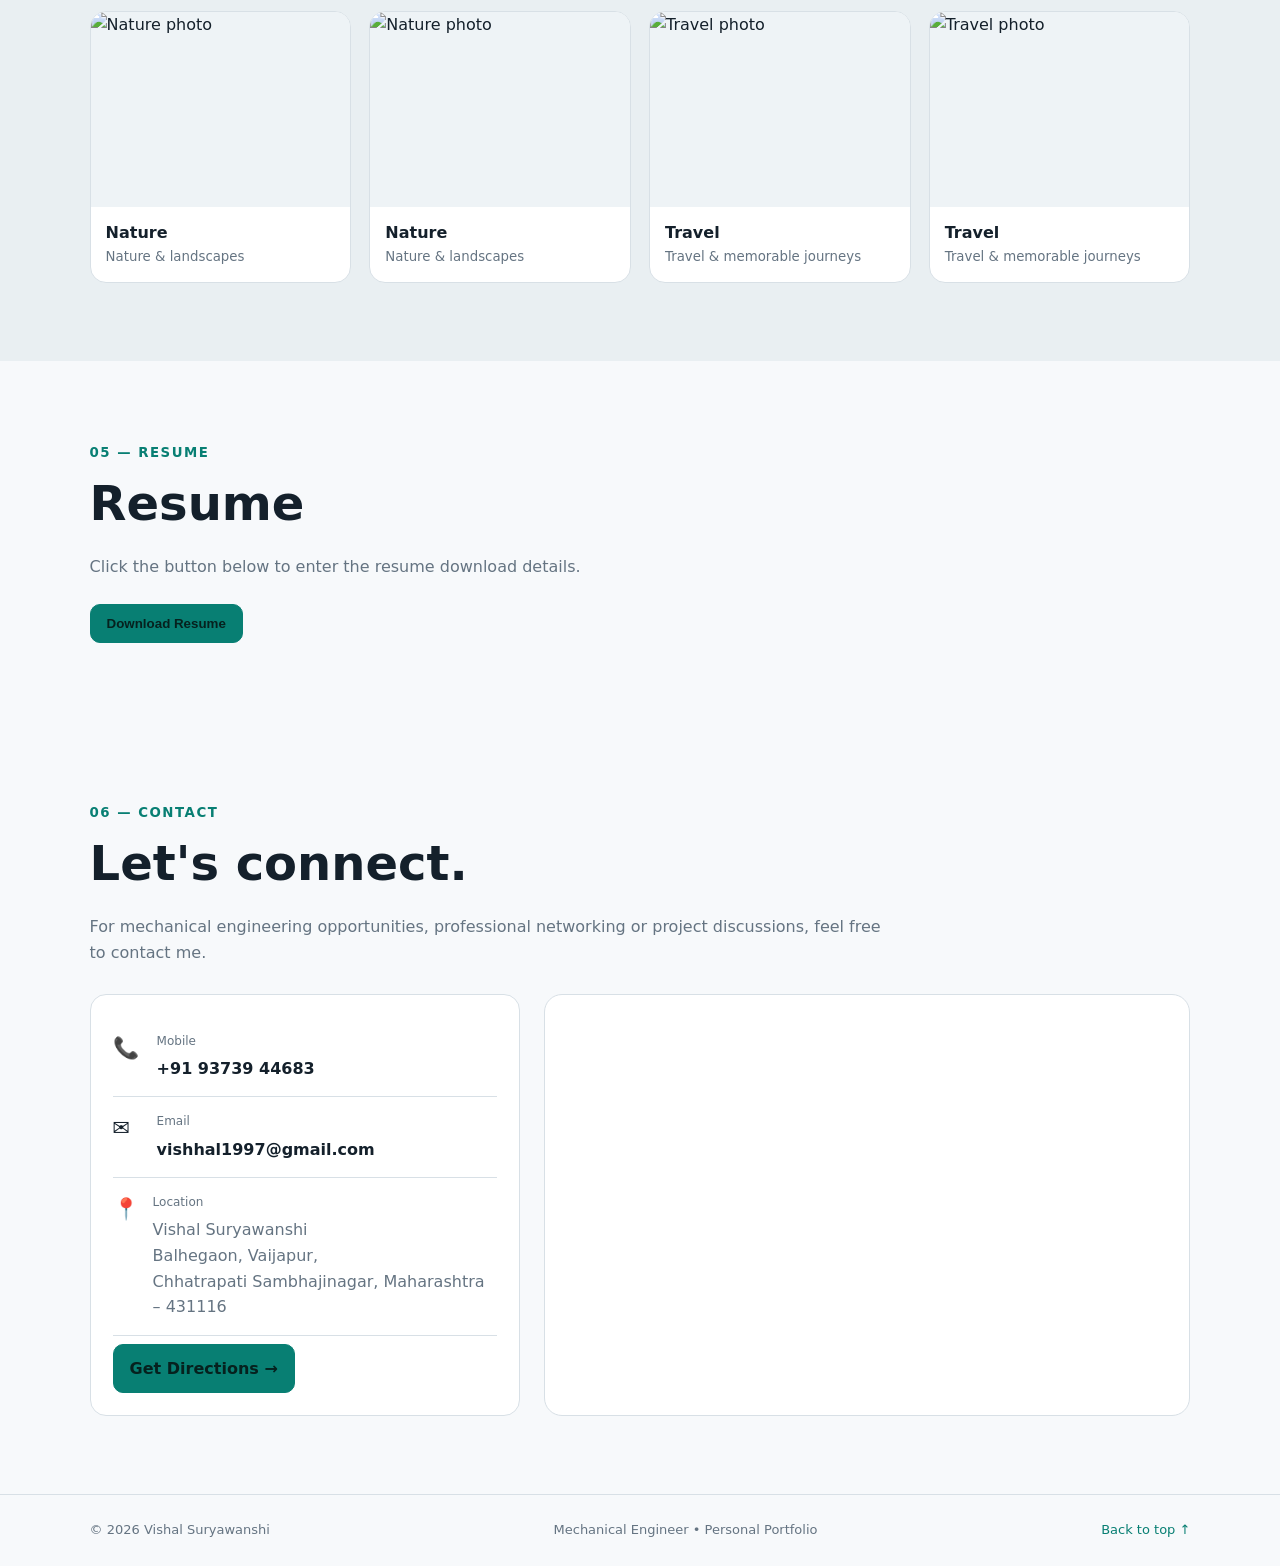
==== commit 721b641f: "Add files via upload" ====
--- a/index.html
+++ b/index.html
@@ -1,238 +1,225 @@
-<!doctype html><html lang="en"><head><meta charset="utf-8"><meta name="viewport" content="width=device-width,initial-scale=1"><title>Vishal Suryawanshi | Mechanical Engineer Portfolio</title><meta name="description" content="Professional portfolio of Vishal Suryawanshi — Mechanical Engineer, practical experience, projects, skills and resume."><meta name="theme-color" content="#0b1017"><link rel="stylesheet" href="style.css">
-<style>
-.resume-box{max-width:680px;background:#111923;border:1px solid #293746;border-radius:18px;padding:28px;margin-top:28px}
-.resume-box form{display:grid;gap:9px}
-.resume-box label{font-size:14px;color:#cbd5df;margin-top:8px}
-.resume-box input,.resume-box select,.resume-box textarea{width:100%;padding:13px 14px;border-radius:10px;border:1px solid #344252;background:#0b1017;color:#eef3f8;font:inherit;outline:none}
-.resume-box input:focus,.resume-box select:focus,.resume-box textarea:focus{border-color:#6ee7d8}
-.resume-box textarea{resize:vertical}
-.resume-box .consent{display:flex;gap:9px;align-items:flex-start;font-size:13px;color:#8996a5}
-.resume-box .consent input{width:auto;margin-top:3px}
-.form-status{min-height:22px;margin:3px 0 0;color:#6ee7d8!important}
-</style>
-
-<style>
-.cert-grid{display:grid;grid-template-columns:repeat(2,1fr);gap:18px;margin-top:28px}
-.cert-card{display:grid;grid-template-columns:72px 1fr;gap:18px;align-items:center;background:#111923;border:1px solid #293746;border-radius:16px;padding:20px}
-.cert-icon{width:72px;height:72px;border-radius:12px;display:grid;place-items:center;background:#182732;color:#6ee7d8;font-weight:800;font-size:13px;letter-spacing:1px}
-.cert-card h3{margin:5px 0;font-size:20px}
-.cert-card p,.cert-card span{color:#8e9bab;margin:0;font-size:14px}
-.cert-card a{grid-column:1/-1;display:inline-block;color:#6ee7d8;border:1px solid #344252;border-radius:9px;padding:9px 13px;text-decoration:none;width:max-content}
-@media(max-width:800px){.cert-grid{grid-template-columns:1fr}}
-</style>
-
-<style>
-.project-feature{display:grid;grid-template-columns:.8fr 1.2fr;gap:35px;align-items:center;margin-top:30px}
-.project-visual{min-height:320px;border:1px solid #293746;border-radius:18px;background:linear-gradient(145deg,#182631,#0e151d);display:grid;place-items:center;text-align:center;color:#6d7d8d;font-weight:800;letter-spacing:2px}
-.project-visual span{font-size:12px;font-weight:400;letter-spacing:0;color:#6ee7d8}
-.project-tag{color:#6ee7d8!important;font-size:13px}
-.project-feature h3{font-size:28px;margin:10px 0}
-.project-points{display:flex;flex-wrap:wrap;gap:10px;margin:22px 0}
-.project-points span{border:1px solid #344252;border-radius:9px;padding:8px 11px;color:#c7d1dc;font-size:13px}
-.skill-groups{display:grid;grid-template-columns:repeat(2,1fr);gap:18px;margin-top:28px}
-.skill-group{background:#111923;border:1px solid #293746;border-radius:16px;padding:22px}
-.skill-group h3{margin:0 0 15px}
-.skill-tags{display:flex;flex-wrap:wrap;gap:8px}
-.skill-tags span{border:1px solid #344252;border-radius:20px;padding:7px 11px;color:#c9d2dc;font-size:13px}
-.skill-tags span:before{content:"✓ ";color:#6ee7d8}
-.skill-tags.muted span{color:#8996a5}
-@media(max-width:800px){.project-feature,.skill-groups{grid-template-columns:1fr}}
-</style>
-
-<style>
-a,button{transition:transform .2s ease,opacity .2s ease,border-color .2s ease,background .2s ease}
-a:hover,button:hover{transform:translateY(-1px)}
-.trust-strip{display:grid;grid-template-columns:repeat(4,1fr);gap:1px;background:#293746;border-top:1px solid #293746;border-bottom:1px solid #293746}
-.trust-strip div{background:#0d141c;padding:22px 20px;text-align:center}
-.trust-strip strong{display:block;color:#fff;font-size:18px}
-.trust-strip span{display:block;color:#7f8d9c;font-size:12px;margin-top:3px}
-.skill-group,.cert-card,.cards article{transition:transform .2s ease,border-color .2s ease}
-.skill-group:hover,.cert-card:hover,.cards article:hover{transform:translateY(-3px);border-color:#425466}
-footer a{color:#6ee7d8;text-decoration:none}
-@media(max-width:800px){.trust-strip{grid-template-columns:repeat(2,1fr)}.trust-strip div{padding:17px 10px}}
-@media(prefers-reduced-motion:reduce){*,*:before,*:after{transition:none!important}}
-</style>
-
-<style>
-.resume-form{display:grid;gap:10px;max-width:720px}
-.resume-form label{font-size:13px;color:#c9d2dc;margin-top:8px}
-.resume-form label span{color:#7f8d9c}
-.resume-form input,.resume-form select,.resume-form textarea{
-  width:100%;box-sizing:border-box;background:#0d141c;color:#eef3f7;
-  border:1px solid #334252;border-radius:10px;padding:12px 13px;font:inherit;outline:none
-}
-.resume-form input:focus,.resume-form select:focus,.resume-form textarea:focus{border-color:#6ee7d8}
-.resume-form select{appearance:auto}
-.resume-form .consent{display:flex;align-items:flex-start;gap:9px;line-height:1.45;margin:12px 0}
-.resume-form .consent input{width:auto;margin-top:4px}
-.form-note{font-size:12px;color:#7f8d9c;margin:0}
-</style>
-
-<style>
-.contact-grid{display:grid;grid-template-columns:.8fr 1.2fr;gap:24px;margin-top:28px}
-.contact-details{background:#111923;border:1px solid #293746;border-radius:18px;padding:24px}
-.contact-item{display:flex;gap:14px;align-items:flex-start;padding:15px 0;border-bottom:1px solid #25313e}
-.contact-icon{font-size:21px;width:30px}
-.contact-item small{display:block;color:#7f8d9c;font-size:12px;margin-bottom:5px}
-.contact-item a{color:#eef3f7;text-decoration:none;font-weight:600}
-.contact-item a:hover{color:#6ee7d8}
-.contact-item p{margin:0;color:#c9d2dc;line-height:1.55}
-.map-card{min-height:360px;border:1px solid #293746;border-radius:18px;overflow:hidden;background:#111923}
-.map-card iframe{width:100%;height:100%;min-height:360px;border:0}
-@media(max-width:800px){.contact-grid{grid-template-columns:1fr}.map-card,.map-card iframe{min-height:300px}}
-</style>
-</head><body>
-<header><a class="logo" href="#home">VS<span>.</span></a><button class="menu" aria-label="Open navigation" aria-expanded="false">☰</button><nav><a href="#about">About</a><a href="#work">Work</a><a href="#skills">Skills</a><a href="#notes">Notes</a><a href="#certificates">Certificates</a><a href="#gallery">Gallery</a><a href="#resume">Resume</a><a href="#contact">Contact</a></nav></header>
-<section id="home" class="hero"><div><small>MECHANICAL ENGINEER • PERSONAL PORTFOLIO</small><h1>Hi, I'm <em>Vishal Suryawanshi</em>.</h1><h2>Mechanical Engineer | Quality & Inspection | Continuous Learner</h2><p>Mechanical Engineering professional building practical experience in fabrication, maintenance, assembly, inspection and quality-focused work.</p><a class="btn" href="#work">Explore My Work</a> <a class="btn outline" href="#contact">Contact Me</a></div><aside><img src="vishal-profile.jpg" alt="Vishal Suryawanshi"><p>Mechanical Engineering • Fabrication • Maintenance • Quality</p></aside></section>
+<!doctype html>
+<html lang="en">
+<head>
+<meta charset="utf-8">
+<meta name="viewport" content="width=device-width,initial-scale=1">
+<title>Vishal Suryawanshi | Mechanical Engineer Portfolio</title>
+<meta name="description" content="Professional portfolio of Vishal Suryawanshi — Mechanical Engineer, skills, project, certificates, gallery and resume.">
+<meta name="theme-color" content="#0b1017">
+<link rel="stylesheet" href="style.css">
+</head>
+<body>
+<header>
+  <a class="logo" href="#home">VS<span>.</span></a>
+  <button class="menu" aria-label="Open navigation" aria-expanded="false">☰</button>
+  <nav>
+    <a href="#about">About</a>
+    <a href="#skills">Skills</a>
+    <a href="#certificates">Certificates</a>
+    <a href="#gallery">Gallery</a>
+    <a href="#resume">Resume</a>
+    <a href="#contact">Contact</a>
+  </nav>
+</header>
+
+<section id="home" class="hero">
+  <div>
+    <small>MECHANICAL ENGINEER • PERSONAL PORTFOLIO</small>
+    <h1>Hi, I'm <em>Vishal Suryawanshi</em>.</h1>
+    <h2>Mechanical Engineer | Quality & Inspection | Continuous Learner</h2>
+    <p>Mechanical Engineering professional building practical experience in fabrication, maintenance, assembly, inspection and quality-focused work.</p>
+    <a class="btn" href="#skills">Explore My Skills</a>
+    <a class="btn outline" href="#contact">Contact Me</a>
+  </div>
+  <aside>
+    <img src="vishal-profile.jpg" alt="Vishal Suryawanshi">
+    <p>Mechanical Engineering • Fabrication • Maintenance • Quality</p>
+  </aside>
+</section>
+
 <div class="trust-strip">
-<div><strong>BE</strong><span>Mechanical Engineering</span></div>
-<div><strong>Diploma</strong><span>Mechanical Engineering</span></div>
-<div><strong>Hands-on</strong><span>Workshop Experience</span></div>
-<div><strong>Open to</strong><span>Mechanical Opportunities</span></div>
+  <div><strong>BE</strong><span>Mechanical Engineering</span></div>
+  <div><strong>Diploma</strong><span>Mechanical Engineering</span></div>
+  <div><strong>Hands-on</strong><span>Workshop Experience</span></div>
+  <div><strong>Open to</strong><span>Mechanical Opportunities</span></div>
 </div>
-<section id="about"><small>01 — ABOUT</small><h2>Engineering is a journey.</h2><div class="cols"><p>I’m a Mechanical Engineering graduate with a diploma and two years of hands-on experience in fabrication, maintenance and assembly operations. I have practical exposure to drilling, cutting, riveting, grinding, folding, basic arc welding and agricultural equipment maintenance, with a strong focus on safety and quality.</p><div class="facts"><b>BE <span>Mechanical Engineering · 2016–2020</span></b><b>Diploma <span>Mechanical Engineering · 2013–2016</span></b><b>Experience <span>Mechanical Workshop Assistant · 04/2024–02/2026</span></b><b>Skills <span>Drilling • Welding • Assembly • Maintenance • QC</span></b></div></div></section>
-<section id="work" class="dark"><small>02 — MY WORK</small><h2>Work, projects & practical learning.</h2><div class="cards"><article><i>01</i><h3>Mechanical Projects</h3><p>Projects with photos, drawings, objectives and results.</p></article><article><i>02</i><h3>Workshop Experience</h3><p>Hands-on engineering activities, fabrication and workshop safety.</p></article><article><i>03</i><h3>Inspection & Quality</h3><p>Mechanical inspection, quality control, measuring instruments and technical documentation.</p></article></div></section>
-
-<section id="projects" class="dark">
-<small>02A — FEATURED PROJECT</small>
-<h2>Potato Harvesting Machine.</h2>
-<div class="project-feature">
-  <div class="project-visual"><div>PROJECT<br>PHOTO<br><span>Add later</span></div></div>
-  <div>
-    <p class="project-tag">BE Mechanical Engineering • Academic Project</p>
-    <h3>A mechanical solution for potato harvesting.</h3>
-    <p>This is my BE Mechanical Engineering project. The project can be expanded here with the objective, design, components, working principle, fabrication process, results and project photographs.</p>
-    <div class="project-points">
-      <span>⚙️ Machine Design</span><span>🔧 Fabrication</span><span>🧰 Mechanical Components</span>
-    </div>
-    <a class="btn outline" href="#contact">Discuss This Project</a>
-  </div>
-</div>
-</section>
-
-<section id="skills"><small>04 — NOTES</small><h2>My learning library.</h2><div class="cards"><article><i>📘</i><h3>Mechanical Notes</h3><p>Concepts, formulas and revision material.</p></article><article><i>📐</i><h3>Quality & Inspection</h3><p>Measurement instruments, fasteners, drawings and inspection notes.</p></article><article><i>🔎</i><h3>NDT Learning</h3><p>Study notes, methods and certification resources.</p></article></div></section>
+
+<section id="about">
+  <small>01 — ABOUT</small>
+  <h2>Engineering is a journey.</h2>
+  <div class="cols">
+    <p>I’m a Mechanical Engineering graduate with a diploma and hands-on experience in fabrication, maintenance and assembly operations. I have practical exposure to drilling, cutting, riveting, grinding, folding, basic arc welding and agricultural equipment maintenance, with a strong focus on safety and quality.</p>
+    <div class="facts">
+      <b>BE <span>Mechanical Engineering · 2016–2020</span></b>
+      <b>Diploma <span>Mechanical Engineering · 2013–2016</span></b>
+      <b>Experience <span>Mechanical Workshop Assistant · 04/2024–02/2026</span></b>
+      <b>Skills <span>Drilling • Welding • Assembly • Maintenance • QC</span></b>
+    </div>
+  </div>
+</section>
+
+<section id="skills" class="dark">
+  <small>02 — SKILLS</small>
+  <h2>Practical skills & technical knowledge.</h2>
+  <div class="skill-groups">
+    <div class="skill-group">
+      <h3>Mechanical</h3>
+      <div class="skill-tags">
+        <span>Mechanical Assembly</span><span>Fabrication & Fitting</span><span>Preventive Maintenance</span>
+        <span>Drilling</span><span>Grinding</span><span>Riveting</span><span>Basic Arc Welding</span><span>Engineering Drawing</span>
+      </div>
+    </div>
+    <div class="skill-group">
+      <h3>Quality & Inspection</h3>
+      <div class="skill-tags">
+        <span>Quality Inspection</span><span>Vernier Caliper</span><span>Micrometer</span><span>Measurement</span>
+        <span>Tolerance Basics</span><span>Fasteners</span><span>Technical Documentation</span>
+      </div>
+    </div>
+  </div>
+
+  <div class="project-feature">
+    <div class="project-visual"><div>FEATURED PROJECT<br><strong>Potato Harvesting Machine</strong><br><span>Academic Project</span></div></div>
+    <div>
+      <p class="project-tag">BE Mechanical Engineering • Academic Project</p>
+      <h3>Potato Harvesting Machine.</h3>
+      <p>A mechanical solution developed as my BE Mechanical Engineering academic project, covering machine design, mechanical components, fabrication concepts and functional operation.</p>
+      <div class="project-points"><span>⚙️ Machine Design</span><span>🔧 Fabrication</span><span>🧰 Mechanical Components</span></div>
+    </div>
+  </div>
+</section>
 
 <section id="certificates">
-<small>05 — CERTIFICATES</small>
-<h2>Certificates & training.</h2>
-<p>Certificates and training records will be added here as they become available.</p>
-<div class="cert-grid">
-  <article class="cert-card">
-    <div class="cert-icon">CERT</div>
-    <div><small>SAMPLE</small><h3>XYZ Certificate</h3><p>Certificate Name — Replace Later</p><span>Issued: YYYY</span></div>
-    <a href="#" onclick="alert('Placeholder certificate — replace this card with your real certificate later.'); return false;">View Certificate</a>
-  </article>
-  <article class="cert-card">
-    <div class="cert-icon">TRAIN</div>
-    <div><small>SAMPLE</small><h3>XYZ Training Certificate</h3><p>Training / Course Name — Replace Later</p><span>Issued: YYYY</span></div>
-    <a href="#" onclick="alert('Placeholder certificate — replace this card with your real certificate later.'); return false;">View Certificate</a>
-  </article>
-</div>
-</section>
-
-<section id="gallery" class="dark"><small>04 — GALLERY</small><h2>Photography & moments.</h2><div class="gallery"><div><strong>Nature</strong><small>Photos coming soon</small></div><div><strong>Travel</strong><small>Photos coming soon</small></div><div><strong>Engineering</strong><small>Photos coming soon</small></div><div><strong>Personal</strong><small>Photos coming soon</small></div></div></section>
+  <small>03 — CERTIFICATES</small>
+  <h2>Certificates & training.</h2>
+  <p>Certificates and training records can be added here as they become available.</p>
+  <div class="cert-grid">
+    <article class="cert-card"><div class="cert-icon">CERT</div><div><small>SAMPLE</small><h3>Certificate</h3><p>Certificate Name — Replace Later</p><span>Issued: YYYY</span></div><a href="#" onclick="alert('Placeholder certificate — replace with your real certificate later.');return false;">View Certificate</a></article>
+    <article class="cert-card"><div class="cert-icon">TRAIN</div><div><small>SAMPLE</small><h3>Training Certificate</h3><p>Training / Course Name — Replace Later</p><span>Issued: YYYY</span></div><a href="#" onclick="alert('Placeholder certificate — replace with your real certificate later.');return false;">View Certificate</a></article>
+  </div>
+</section>
+
+<section id="gallery" class="dark">
+  <small>04 — GALLERY</small>
+  <h2>Photography & moments.</h2>
+  <p>Nature, travel and personal memories.</p>
+  <div class="gallery-admin-bar">
+    <button id="ownerLoginBtn" class="btn outline" type="button">🔐 Owner Login</button>
+    <button id="addPhotoBtn" class="btn" type="button" hidden>＋ Add Photo</button>
+    <button id="logoutBtn" class="btn outline" type="button" hidden>Logout</button>
+    <input id="photoInput" type="file" accept="image/jpeg,image/png,image/webp,image/gif" multiple hidden>
+    <span id="ownerStatus" class="owner-status" aria-live="polite"></span>
+  </div>
+  <div class="gallery" id="galleryGrid">
+    <div class="gallery-card"><div class="gallery-photo"><img src="nature_01.jpg" alt="Nature photo" loading="lazy"></div><strong>Nature</strong><small>Nature & landscapes</small></div>
+    <div class="gallery-card"><div class="gallery-photo"><img src="nature_02.jpg" alt="Nature photo" loading="lazy"></div><strong>Nature</strong><small>Nature & landscapes</small></div>
+    <div class="gallery-card"><div class="gallery-photo"><img src="travel_lake_01.jpg" alt="Travel photo" loading="lazy"></div><strong>Travel</strong><small>Travel & memorable journeys</small></div>
+    <div class="gallery-card"><div class="gallery-photo"><img src="travel_02.jpg" alt="Travel photo" loading="lazy"></div><strong>Travel</strong><small>Travel & memorable journeys</small></div>
+  </div>
+</section>
+
 <section id="resume">
-<small>06 — RESUME</small>
-<h2>Download my resume.</h2>
-<p>To download my latest resume, please fill in the short form below.</p>
-<div class="resume-box">
-<form action="https://formsubmit.co/vishhal1997@gmail.com" method="POST" class="resume-form">
-  <input type="hidden" name="_subject" value="New Resume Download Request – Vishal Portfolio">
-  <input type="hidden" name="_template" value="table">
-  <input type="hidden" name="_next" value="https://suryawanshi1997.github.io/download.html">
-  <input type="hidden" name="_captcha" value="true">
-
-  <label for="visitor-name">Name</label>
-  <input id="visitor-name" type="text" name="Name" placeholder="Your full name" required>
-
-  <label for="visitor-phone">Contact Number</label>
-  <input id="visitor-phone" type="tel" name="Contact Number" placeholder="+91 XXXXX XXXXX"
-         pattern="[0-9+()\-\s]{10,18}" required>
-
-  <label for="visitor-email">Email</label>
-  <input id="visitor-email" type="email" name="email" placeholder="you@example.com" required>
-
-  <label for="download-reason">Why are you downloading my resume?</label>
-  <select id="download-reason" name="Reason" required>
-    <option value="" selected disabled>Select a reason</option>
-    <option>Job opportunity / recruitment</option>
-    <option>Professional networking</option>
-    <option>College / academic purpose</option>
-    <option>General reference</option>
-    <option>Other</option>
-  </select>
-
-  <label for="visitor-message">Message <span>(optional)</span></label>
-  <textarea id="visitor-message" name="Message" rows="4" placeholder="Optional message"></textarea>
-
-  <label class="consent">
-    <input type="checkbox" name="Consent" value="I agree to share these details for resume/contact purposes." required>
-    <span>I agree to share these details for resume/contact purposes.</span>
-  </label>
-
-  <button type="submit" class="btn">Submit & Download Resume →</button>
-  <p class="form-note">Your details are used only to respond to this resume request.</p>
-</form>
-</div>
-</section>
+  <small>05 — RESUME</small>
+  <h2>Resume</h2>
+  <p>Click the button below to enter the resume download details.</p>
+  <button id="openResumeForm" class="btn" type="button">Download Resume</button>
+
+  <div id="resumeFormBox" class="resume-box" hidden>
+    <form action="https://formsubmit.co/vishhal1997@gmail.com" method="POST" class="resume-form">
+      <input type="hidden" name="_subject" value="New Resume Download Request – Vishal Portfolio">
+      <input type="hidden" name="_template" value="table">
+      <input type="hidden" name="_next" value="https://suryawanshi1997.github.io/download.html">
+      <input type="hidden" name="_captcha" value="true">
+      <label for="visitor-name">Name</label>
+      <input id="visitor-name" type="text" name="Name" placeholder="Your full name" required>
+      <label for="visitor-phone">Contact Number</label>
+      <input id="visitor-phone" type="tel" name="Contact Number" placeholder="+91 XXXXX XXXXX" pattern="[0-9+()\-\s]{10,18}" required>
+      <label for="visitor-email">Email</label>
+      <input id="visitor-email" type="email" name="email" placeholder="you@example.com" required>
+      <label for="download-reason">Why are you downloading my resume?</label>
+      <select id="download-reason" name="Reason" required>
+        <option value="" selected disabled>Select a reason</option>
+        <option>Job opportunity / recruitment</option><option>Professional networking</option><option>College / academic purpose</option><option>General reference</option><option>Other</option>
+      </select>
+      <label for="visitor-message">Message <span>(optional)</span></label>
+      <textarea id="visitor-message" name="Message" rows="4" placeholder="Optional message"></textarea>
+      <label class="consent"><input type="checkbox" name="Consent" value="I agree to share these details for resume/contact purposes." required><span>I agree to share these details for resume/contact purposes.</span></label>
+      <button type="submit" class="btn">Submit & Download Resume →</button>
+      <p class="form-note">Your details are used only to respond to this resume request.</p>
+    </form>
+  </div>
+</section>
+
 <section id="contact" class="contact-section">
-<small>07 — CONTACT</small>
-<h2>Let's connect.</h2>
-<p>For mechanical engineering opportunities, professional networking or project discussions, feel free to contact me.</p>
-<div class="contact-grid">
-  <div class="contact-details">
-    <div class="contact-item"><span class="contact-icon">📞</span><div><small>Mobile</small><a href="tel:+919373944683">+91 93739 44683</a></div></div>
-    <div class="contact-item"><span class="contact-icon">✉️</span><div><small>Email</small><a href="mailto:vishhal1997@gmail.com">vishhal1997@gmail.com</a></div></div>
-    <div class="contact-item"><span class="contact-icon">📍</span><div><small>Location</small><p>Vishal Suryawanshi<br>Balhegaon, Vaijapur,<br>Chhatrapati Sambhajinagar, Maharashtra – 431116</p></div></div>
-    <a class="btn" href="https://www.google.com/maps/search/?api=1&query=20.13787,74.8987" target="_blank" rel="noopener">Get Directions →</a>
-  </div>
-  <div class="map-card">
-    <iframe src="https://www.google.com/maps?q=20.13787,74.8987&z=14&output=embed" title="Map showing Balhegaon, Vaijapur, Maharashtra" loading="lazy" referrerpolicy="no-referrer-when-downgrade" allowfullscreen></iframe>
-  </div>
-</div>
-</section>
-<footer><span>© 2026 Vishal Suryawanshi</span><span>Mechanical Engineer • Personal Portfolio</span><a href="#home">Back to top ↑</a></footer><script>
+  <small>06 — CONTACT</small>
+  <h2>Let's connect.</h2>
+  <p>For mechanical engineering opportunities, professional networking or project discussions, feel free to contact me.</p>
+  <div class="contact-grid">
+    <div class="contact-details">
+      <div class="contact-item"><span class="contact-icon">📞</span><div><small>Mobile</small><a href="tel:+919373944683">+91 93739 44683</a></div></div>
+      <div class="contact-item"><span class="contact-icon">✉️</span><div><small>Email</small><a href="mailto:vishhal1997@gmail.com">vishhal1997@gmail.com</a></div></div>
+      <div class="contact-item"><span class="contact-icon">📍</span><div><small>Location</small><p>Vishal Suryawanshi<br>Balhegaon, Vaijapur,<br>Chhatrapati Sambhajinagar, Maharashtra – 431116</p></div></div>
+      <a class="btn" href="https://www.google.com/maps/search/?api=1&query=20.13787,74.8987" target="_blank" rel="noopener">Get Directions →</a>
+    </div>
+    <div class="map-card"><iframe src="https://www.google.com/maps?q=20.13787,74.8987&z=14&output=embed" title="Map showing Balhegaon, Vaijapur, Maharashtra" loading="lazy" referrerpolicy="no-referrer-when-downgrade" allowfullscreen></iframe></div>
+  </div>
+</section>
+
+<footer><span>© 2026 Vishal Suryawanshi</span><span>Mechanical Engineer • Personal Portfolio</span><a href="#home">Back to top ↑</a></footer>
+
+<script>
+// Mobile navigation
 const menu=document.querySelector('.menu'),nav=document.querySelector('nav');
 menu.addEventListener('click',()=>{const open=nav.classList.toggle('open');menu.setAttribute('aria-expanded',open)});
 document.querySelectorAll('nav a').forEach(a=>a.addEventListener('click',()=>{nav.classList.remove('open');menu.setAttribute('aria-expanded','false')}));
+
+// Automatic day/night theme based on visitor's local time.
+function applyTimeTheme(){
+  const hour=new Date().getHours();
+  const isDay=hour>=6 && hour<18;
+  document.documentElement.dataset.theme=isDay?'light':'dark';
+  const meta=document.querySelector('meta[name="theme-color"]');
+  if(meta) meta.content=isDay?'#f7f9fb':'#0b1017';
+}
+applyTimeTheme();
+setInterval(applyTimeTheme,60000);
+
+// Resume: only the "Download Resume" button is shown initially.
+const openResumeForm=document.getElementById('openResumeForm');
+const resumeFormBox=document.getElementById('resumeFormBox');
+openResumeForm.addEventListener('click',()=>{
+  resumeFormBox.hidden=false;
+  openResumeForm.hidden=true;
+  resumeFormBox.scrollIntoView({behavior:'smooth',block:'start'});
+});
+
+// Owner-only gallery controls. Added photos are stored in this browser only.
+(function(){
+  const loginBtn=document.getElementById('ownerLoginBtn'),addBtn=document.getElementById('addPhotoBtn'),logoutBtn=document.getElementById('logoutBtn'),input=document.getElementById('photoInput'),status=document.getElementById('ownerStatus'),grid=document.getElementById('galleryGrid');
+  const OWNER_PASSWORD='Vishal@2026';
+  function owner(on){loginBtn.hidden=on;addBtn.hidden=!on;logoutBtn.hidden=!on;document.querySelectorAll('.delete-photo').forEach(b=>b.hidden=!on);status.textContent=on?'Owner mode active.':'';}
+  function esc(s){return String(s).replace(/[&<>"']/g,c=>({'&':'&amp;','<':'&lt;','>':'&gt;','"':'&quot;',"'":'&#039;'}[c]));}
+  function loadLocal(){
+    const items=JSON.parse(localStorage.getItem('vishal_gallery')||'[]');
+    items.forEach((p,i)=>{
+      const card=document.createElement('div');card.className='gallery-card uploaded-gallery-card';
+      card.innerHTML=`<div class="gallery-photo"><img src="${p.data}" alt="${esc(p.title)}" loading="lazy"></div><strong>${esc(p.category)}</strong><small>${esc(p.title)}</small><button class="delete-photo" data-i="${i}" type="button">Delete</button>`;
+      grid.appendChild(card);
+    });
+  }
+  loginBtn.onclick=()=>{const p=prompt('Owner password:');if(p===OWNER_PASSWORD)owner(true);else if(p!==null)alert('Incorrect password.');};
+  logoutBtn.onclick=()=>owner(false);
+  addBtn.onclick=()=>input.click();
+  input.onchange=()=>{
+    const files=[...input.files];if(!files.length)return;
+    let category=prompt('Category: Nature, Travel or Personal','Nature');if(!category)return;
+    category=category.trim();if(!['Nature','Travel','Personal'].includes(category)){alert('Use Nature, Travel or Personal.');return;}
+    const stored=JSON.parse(localStorage.getItem('vishal_gallery')||'[]');let pending=files.length;
+    files.forEach(file=>{if(!file.type.startsWith('image/')){pending--;return;}const reader=new FileReader();reader.onload=()=>{stored.push({category,title:file.name,data:reader.result});pending--;if(pending<=0){localStorage.setItem('vishal_gallery',JSON.stringify(stored));location.reload();}};reader.readAsDataURL(file);});
+    input.value='';
+  };
+  loadLocal();
+})();
 </script>
-<script>
-const resumeForm = document.getElementById('resumeForm');
-const formStatus = document.getElementById('formStatus');
-
-resumeForm.addEventListener('submit', function(e) {
-  e.preventDefault();
-
-  if (!resumeForm.checkValidity()) {
-    resumeForm.reportValidity();
-    return;
-  }
-
-  const data = {
-    name: document.getElementById('visitorName').value.trim(),
-    phone: document.getElementById('visitorPhone').value.trim(),
-    email: document.getElementById('visitorEmail').value.trim(),
-    reason: document.getElementById('downloadReason').value,
-    details: document.getElementById('reasonDetails').value.trim(),
-    submittedAt: new Date().toISOString()
-  };
-
-  /*
-    IMPORTANT:
-    This version validates the form and unlocks the resume.
-    To receive visitor submissions remotely, set up a backend/form endpoint
-    and send this data there. No visitor data is silently sent to a third party
-    by this demo.
-  */
-  localStorage.setItem('resumeRequest_' + Date.now(), JSON.stringify(data));
-
-  formStatus.textContent = 'Thank you. Your details have been submitted on this device. Your resume is opening now.';
-  const a = document.createElement('a');
-  a.href = 'resume.pdf';
-  a.download = 'Vishal_Suryawanshi_Resume.pdf';
-  document.body.appendChild(a);
-  a.click();
-  a.remove();
-});
-</script>
-</body></html>+</body>
+</html>
--- a/style.css
+++ b/style.css
@@ -1,23 +1,3 @@
-
-*{box-sizing:border-box}
-html{scroll-behavior:smooth}
-body{margin:0;background:#0b1017;color:#eef3f8;font-family:Inter,system-ui,-apple-system,BlinkMacSystemFont,"Segoe UI",sans-serif;line-height:1.6}
-a{color:inherit}
-header{position:sticky;top:0;z-index:20;display:flex;align-items:center;justify-content:space-between;padding:16px 6%;background:rgba(11,16,23,.94);backdrop-filter:blur(12px);border-bottom:1px solid #202b37}
-.logo{font-size:28px;font-weight:900;text-decoration:none}.logo span{color:#6ee7d8}
-nav{display:flex;gap:22px}nav a{text-decoration:none;color:#b9c4cf;font-size:14px}nav a:hover{color:#6ee7d8}
-.menu{display:none;background:none;border:0;color:#fff;font-size:25px}
-section{padding:90px 8%;max-width:1250px;margin:auto}
-.dark{max-width:none;background:#0d141c}
-.hero{min-height:78vh;display:grid;grid-template-columns:1.25fr .75fr;align-items:center;gap:60px}
-.hero small,section>small{color:#6ee7d8;letter-spacing:1.5px;font-weight:700}
-.hero h1{font-size:clamp(42px,6vw,76px);line-height:1.05;margin:18px 0 12px}
-.hero h1 em{font-style:normal;color:#6ee7d8}
-.hero h2{font-size:22px;font-weight:600;color:#c9d2dc}.hero p{max-width:700px;color:#9ca8b5;font-size:17px}
-.hero aside{text-align:center}.hero aside img{width:min(340px,100%);aspect-ratio:1;border-radius:28px;object-fit:cover;border:1px solid #334252}.hero aside p{color:#7f8d9c}
-.btn{display:inline-block;margin-top:20px;padding:12px 18px;border-radius:10px;background:#6ee7d8;color:#071016;text-decoration:none;font-weight:800;border:1px solid #6ee7d8}.btn.outline{background:transparent;color:#eef3f8;border-color:#344252;margin-left:8px}
-h2{font-size:clamp(30px,4vw,48px);line-height:1.1;margin:10px 0 25px}section>p{color:#9ca8b5;max-width:800px}
-.cols{display:grid;grid-template-columns:1.2fr .8fr;gap:50px}.cols p{color:#b9c4cf;font-size:17px}.facts{display:grid;gap:14px}.facts b{padding:15px;border-bottom:1px solid #293746}.facts span{display:block;color:#8996a5;font-weight:400;font-size:14px}
-.cards{display:grid;grid-template-columns:repeat(3,1fr);gap:18px}.cards article{background:#111923;border:1px solid #293746;border-radius:16px;padding:25px}.cards i{font-style:normal;color:#6ee7d8;font-weight:800}.cards h3{font-size:21px}.cards p{color:#8996a5}
-footer{display:flex;justify-content:space-between;gap:20px;padding:25px 8%;border-top:1px solid #293746;color:#7f8d9c;font-size:13px}
-@media(max-width:800px){header{padding:14px 5%}.menu{display:block}nav{display:none;position:absolute;top:65px;left:0;right:0;flex-direction:column;padding:18px 6%;background:#0b1017;border-bottom:1px solid #293746}nav.open{display:flex}.hero,.cols,.cards{grid-template-columns:1fr}.hero{padding-top:55px}.hero aside{order:-1}section{padding:65px 6%}footer{flex-direction:column}.btn{margin-right:6px}.btn.outline{margin-left:0}}
+:root{--bg:#f7f9fb;--surface:#fff;--surface2:#eef3f6;--text:#14202b;--muted:#657482;--border:#d8e0e6;--accent:#087f73;--accent2:#e5f6f3;--dark:#e9eff2}
+:root[data-theme="dark"]{--bg:#0b1017;--surface:#111923;--surface2:#18232d;--text:#eef3f8;--muted:#8996a5;--border:#293746;--accent:#6ee7d8;--accent2:#162a2a;--dark:#0e151d}
+*{box-sizing:border-box}html{scroll-behavior:smooth}body{margin:0;background:var(--bg);color:var(--text);font-family:Inter,system-ui,-apple-system,BlinkMacSystemFont,"Segoe UI",Roboto,Arial,sans-serif;line-height:1.6}a{color:inherit}header{position:sticky;top:0;z-index:20;display:flex;align-items:center;justify-content:space-between;padding:16px 6%;background:color-mix(in srgb,var(--bg) 90%,transparent);backdrop-filter:blur(12px);border-bottom:1px solid var(--border)}.logo{font-weight:900;font-size:28px;text-decoration:none}.logo span{color:var(--accent)}nav{display:flex;gap:22px}nav a{text-decoration:none;font-size:14px;color:var(--muted)}nav a:hover{color:var(--accent)}.menu{display:none;background:none;border:0;color:var(--text);font-size:25px}.hero{min-height:78vh;display:grid;grid-template-columns:1.2fr .8fr;gap:50px;align-items:center;padding:80px 7%}.hero small,section>small{color:var(--accent);font-weight:800;letter-spacing:1.5px}.hero h1{font-size:clamp(42px,6vw,78px);line-height:1.03;margin:16px 0}.hero h1 em{font-style:normal;color:var(--accent)}.hero h2{font-size:clamp(20px,2.5vw,30px);font-weight:500}.hero p{color:var(--muted);max-width:700px;font-size:17px}.hero aside{text-align:center}.hero aside img{width:min(100%,390px);aspect-ratio:1;object-fit:cover;border-radius:28px;border:1px solid var(--border)}.hero aside p{color:var(--muted)}.btn{display:inline-block;background:var(--accent);color:#06211e;border:1px solid var(--accent);border-radius:10px;padding:11px 16px;text-decoration:none;font-weight:800;margin:8px 6px 0 0;cursor:pointer}.btn.outline{background:transparent;color:var(--text);border-color:var(--border)}.btn:hover{transform:translateY(-1px)}section{padding:78px 7%;scroll-margin-top:75px}section.dark{background:var(--dark)}section h2{font-size:clamp(30px,4vw,48px);line-height:1.1;margin:12px 0 25px}section>p{color:var(--muted);max-width:800px}.cols{display:grid;grid-template-columns:1.2fr .8fr;gap:45px;margin-top:28px}.cols p{color:var(--muted);font-size:18px}.facts{display:grid;gap:12px}.facts b{padding:16px;border:1px solid var(--border);border-radius:12px;background:var(--surface)}.facts span{display:block;color:var(--muted);font-weight:400;font-size:13px;margin-top:4px}.trust-strip{display:grid;grid-template-columns:repeat(4,1fr);gap:1px;background:var(--border);border-top:1px solid var(--border);border-bottom:1px solid var(--border)}.trust-strip div{background:var(--surface);padding:22px;text-align:center}.trust-strip strong{display:block;font-size:18px}.trust-strip span{color:var(--muted);font-size:12px}.skill-groups{display:grid;grid-template-columns:repeat(2,1fr);gap:18px;margin-top:28px}.skill-group,.cert-card,.contact-details,.resume-box{background:var(--surface);border:1px solid var(--border);border-radius:16px;padding:22px}.skill-tags,.project-points{display:flex;flex-wrap:wrap;gap:8px}.skill-tags span,.project-points span{border:1px solid var(--border);border-radius:20px;padding:7px 11px;color:var(--muted);font-size:13px}.skill-tags span:before{content:"✓ ";color:var(--accent)}.project-feature{display:grid;grid-template-columns:.8fr 1.2fr;gap:35px;align-items:center;margin-top:35px}.project-visual{min-height:270px;border:1px solid var(--border);border-radius:18px;background:linear-gradient(145deg,var(--surface2),var(--bg));display:grid;place-items:center;text-align:center;color:var(--muted);font-weight:800;letter-spacing:1px}.project-visual strong{display:block;color:var(--text);font-size:20px}.project-visual span,.project-tag{color:var(--accent)}.project-tag{font-size:13px}.cert-grid{display:grid;grid-template-columns:repeat(2,1fr);gap:18px;margin-top:28px}.cert-card{display:grid;grid-template-columns:72px 1fr;gap:18px;align-items:center}.cert-icon{width:72px;height:72px;border-radius:12px;display:grid;place-items:center;background:var(--accent2);color:var(--accent);font-weight:800}.cert-card h3{margin:5px 0}.cert-card p,.cert-card span{color:var(--muted);margin:0;font-size:14px}.cert-card a{grid-column:1/-1;color:var(--accent);border:1px solid var(--border);border-radius:9px;padding:9px 13px;text-decoration:none;width:max-content}.gallery-admin-bar{display:flex;gap:10px;align-items:center;flex-wrap:wrap;margin:25px 0}.owner-status{color:var(--accent);font-size:13px}.gallery{display:grid;grid-template-columns:repeat(4,1fr);gap:18px}.gallery-card{position:relative;background:var(--surface);border:1px solid var(--border);border-radius:16px;overflow:hidden}.gallery-photo{aspect-ratio:4/3;background:var(--surface2);overflow:hidden}.gallery-photo img{width:100%;height:100%;object-fit:cover;display:block}.gallery-card strong,.gallery-card small{display:block;padding:0 15px}.gallery-card strong{margin-top:13px}.gallery-card small{color:var(--muted);padding-bottom:15px}.delete-photo{display:none;position:absolute;right:12px;top:12px;background:#111;color:#fff;border:1px solid #777;border-radius:8px;padding:7px 10px;cursor:pointer}.resume-box{max-width:720px;margin-top:28px}.resume-form{display:grid;gap:10px}.resume-form label{font-size:13px;margin-top:8px}.resume-form label span{color:var(--muted)}.resume-form input,.resume-form select,.resume-form textarea{width:100%;box-sizing:border-box;background:var(--bg);color:var(--text);border:1px solid var(--border);border-radius:10px;padding:12px 13px;font:inherit;outline:none}.resume-form input:focus,.resume-form select:focus,.resume-form textarea:focus{border-color:var(--accent)}.resume-form .consent{display:flex;gap:9px;line-height:1.45;margin:12px 0}.resume-form .consent input{width:auto;margin-top:4px}.form-note{font-size:12px;color:var(--muted)}.contact-grid{display:grid;grid-template-columns:.8fr 1.2fr;gap:24px;margin-top:28px}.contact-item{display:flex;gap:14px;align-items:flex-start;padding:15px 0;border-bottom:1px solid var(--border)}.contact-icon{font-size:21px;width:30px}.contact-item small{display:block;color:var(--muted);font-size:12px;margin-bottom:5px}.contact-item a{text-decoration:none;font-weight:600}.contact-item a:hover{color:var(--accent)}.contact-item p{margin:0;color:var(--muted)}.map-card{min-height:360px;border:1px solid var(--border);border-radius:18px;overflow:hidden;background:var(--surface)}.map-card iframe{width:100%;height:100%;min-height:360px;border:0}footer{display:flex;justify-content:space-between;gap:15px;flex-wrap:wrap;padding:25px 7%;border-top:1px solid var(--border);color:var(--muted);font-size:13px}footer a{color:var(--accent);text-decoration:none}[hidden]{display:none!important}@media(max-width:800px){nav{display:none;position:absolute;top:68px;left:0;right:0;flex-direction:column;background:var(--bg);padding:20px 7%;border-bottom:1px solid var(--border)}nav.open{display:flex}.menu{display:block}.hero,.cols,.project-feature,.contact-grid{grid-template-columns:1fr}.hero{padding-top:55px}.hero aside{order:-1}.skill-groups,.cert-grid{grid-template-columns:1fr}.gallery{grid-template-columns:repeat(2,1fr)}.trust-strip{grid-template-columns:repeat(2,1fr)}section{padding:65px 6%}}@media(max-width:480px){.gallery{grid-template-columns:1fr}.hero h1{font-size:43px}.trust-strip div{padding:17px 10px}}@media(prefers-reduced-motion:reduce){*{scroll-behavior:auto!important}}
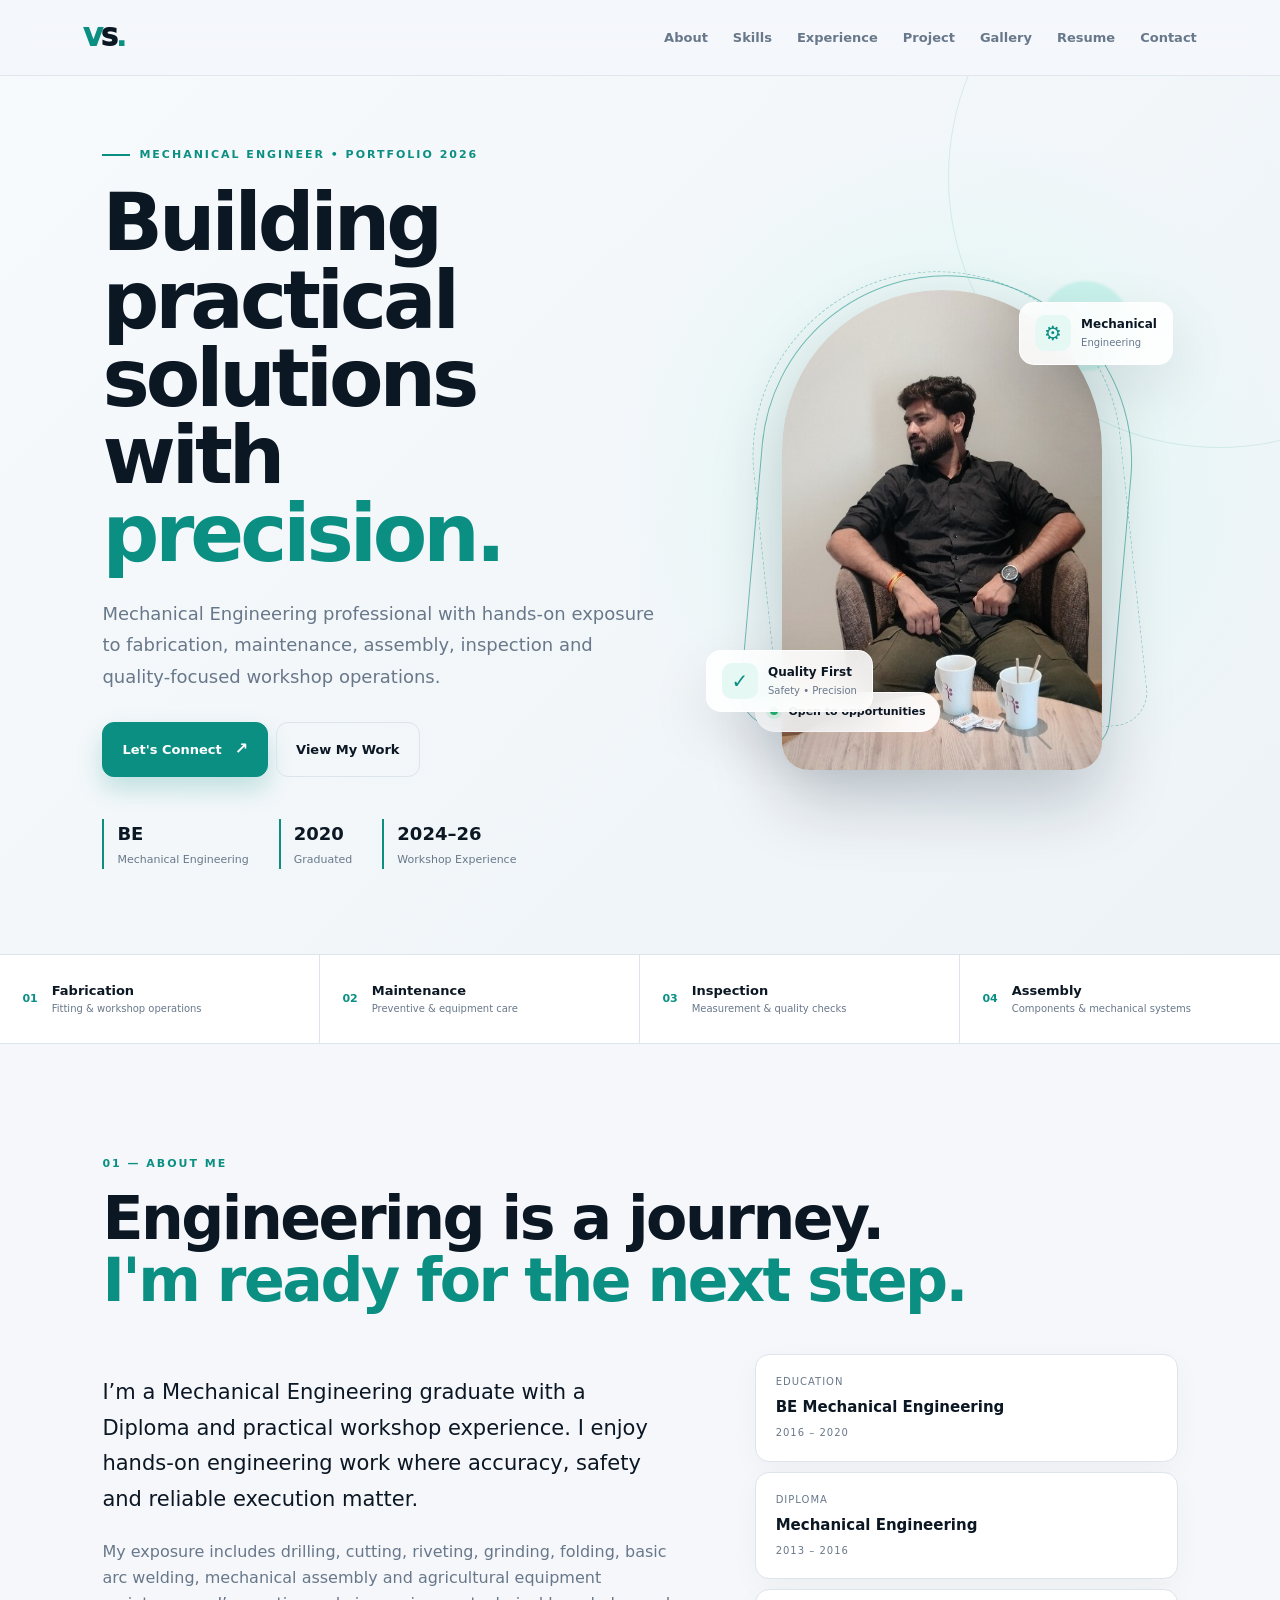
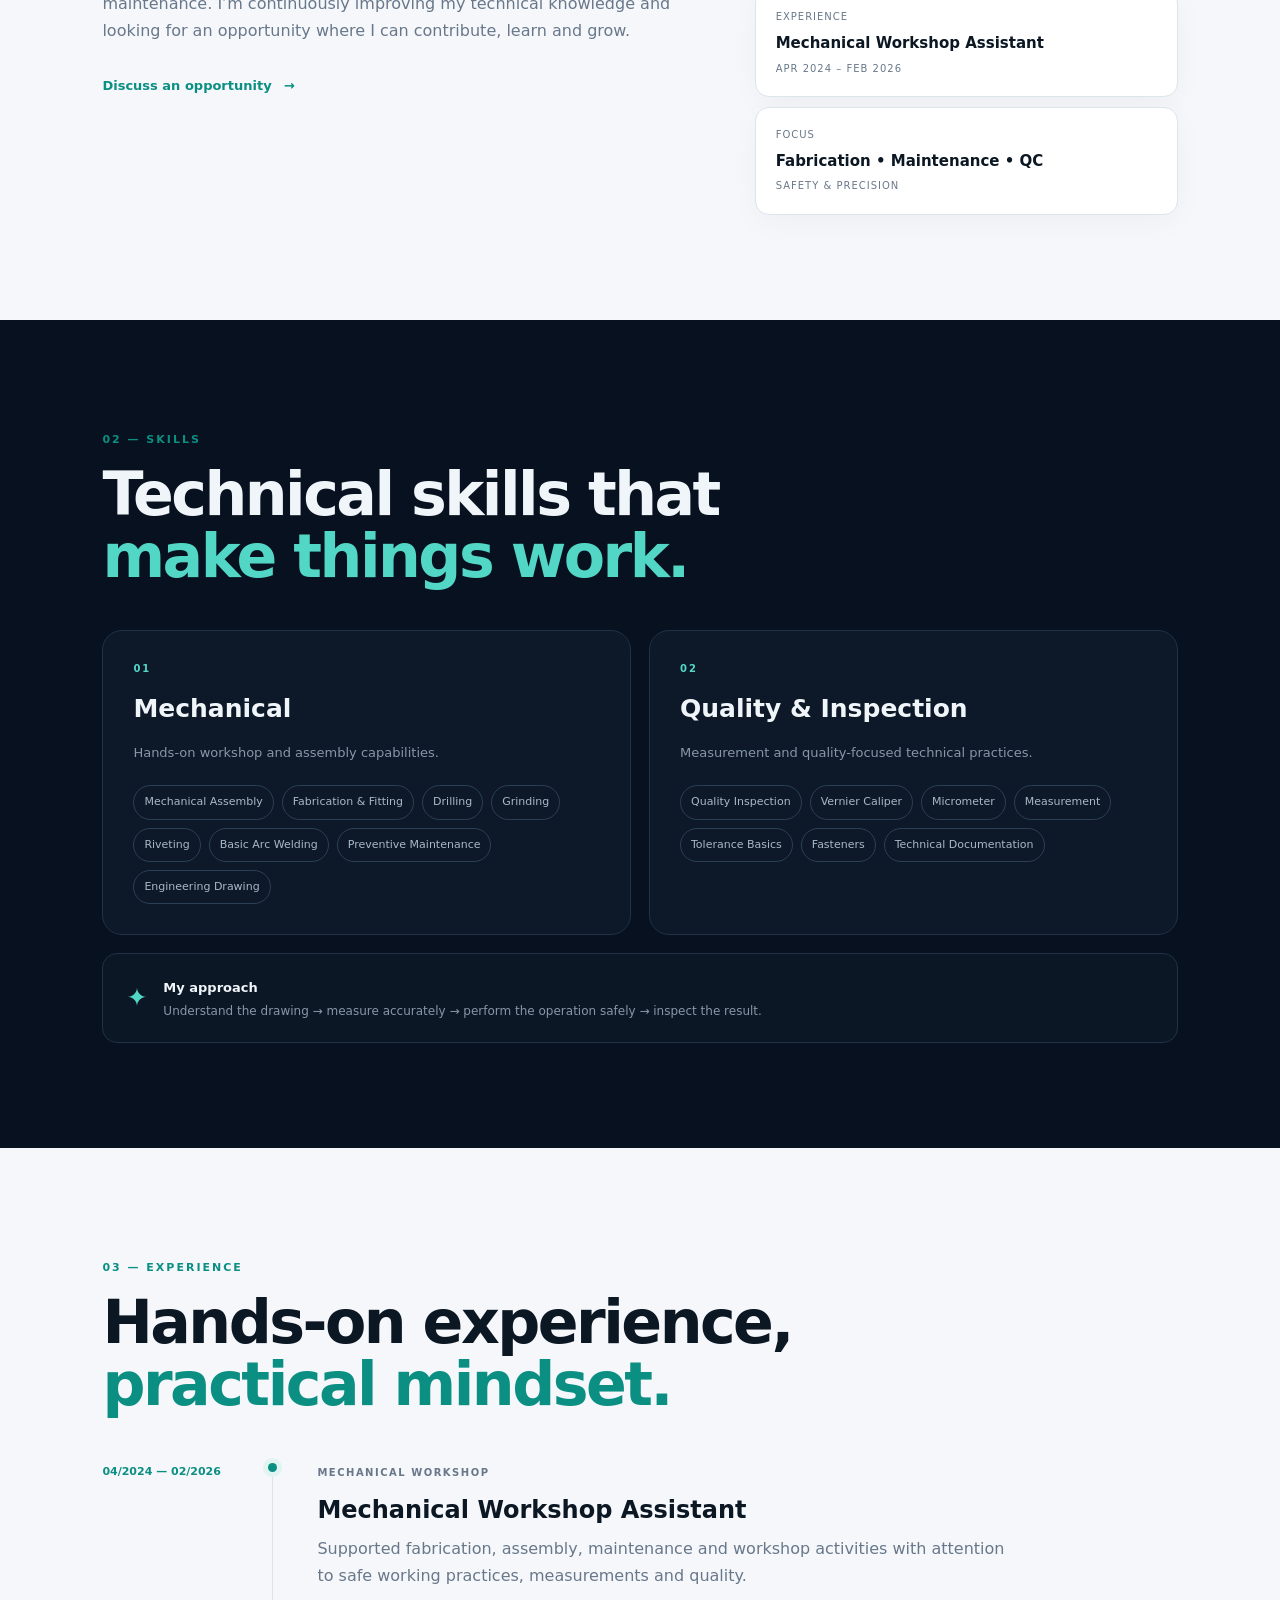
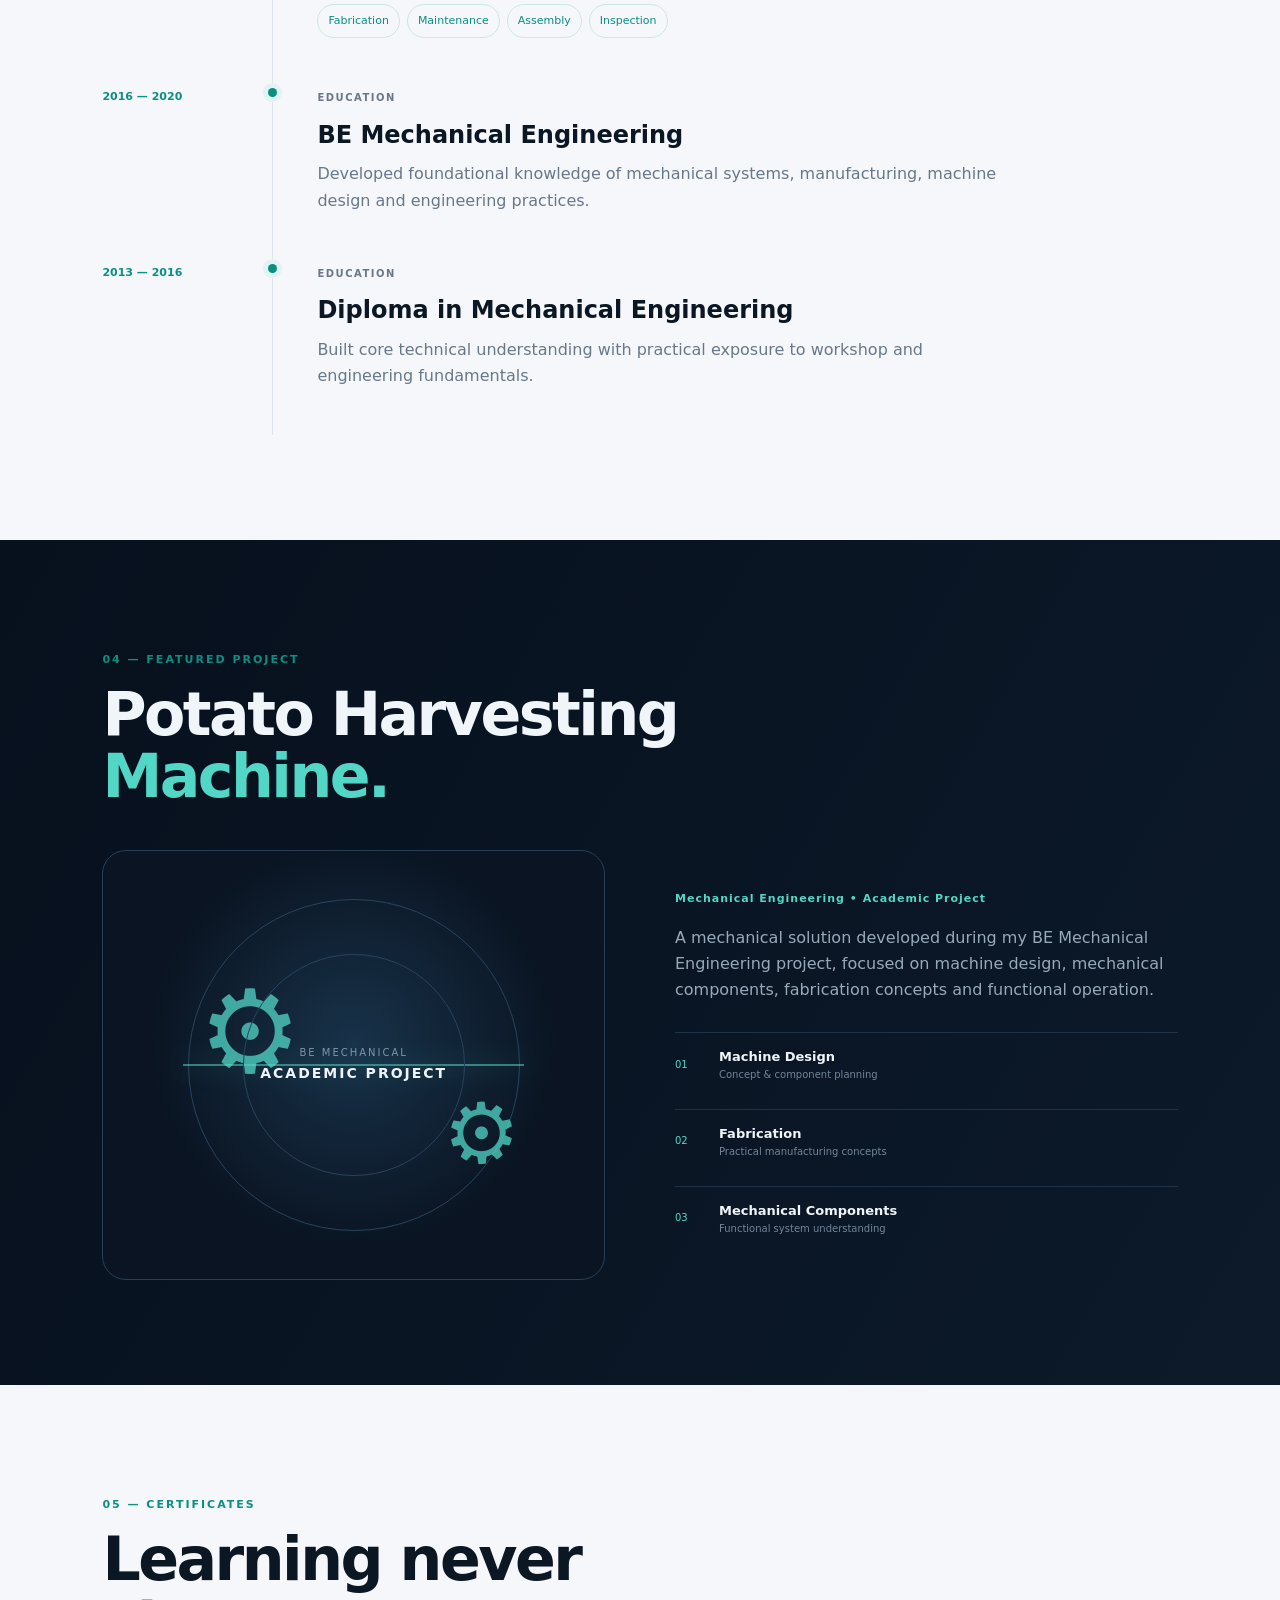
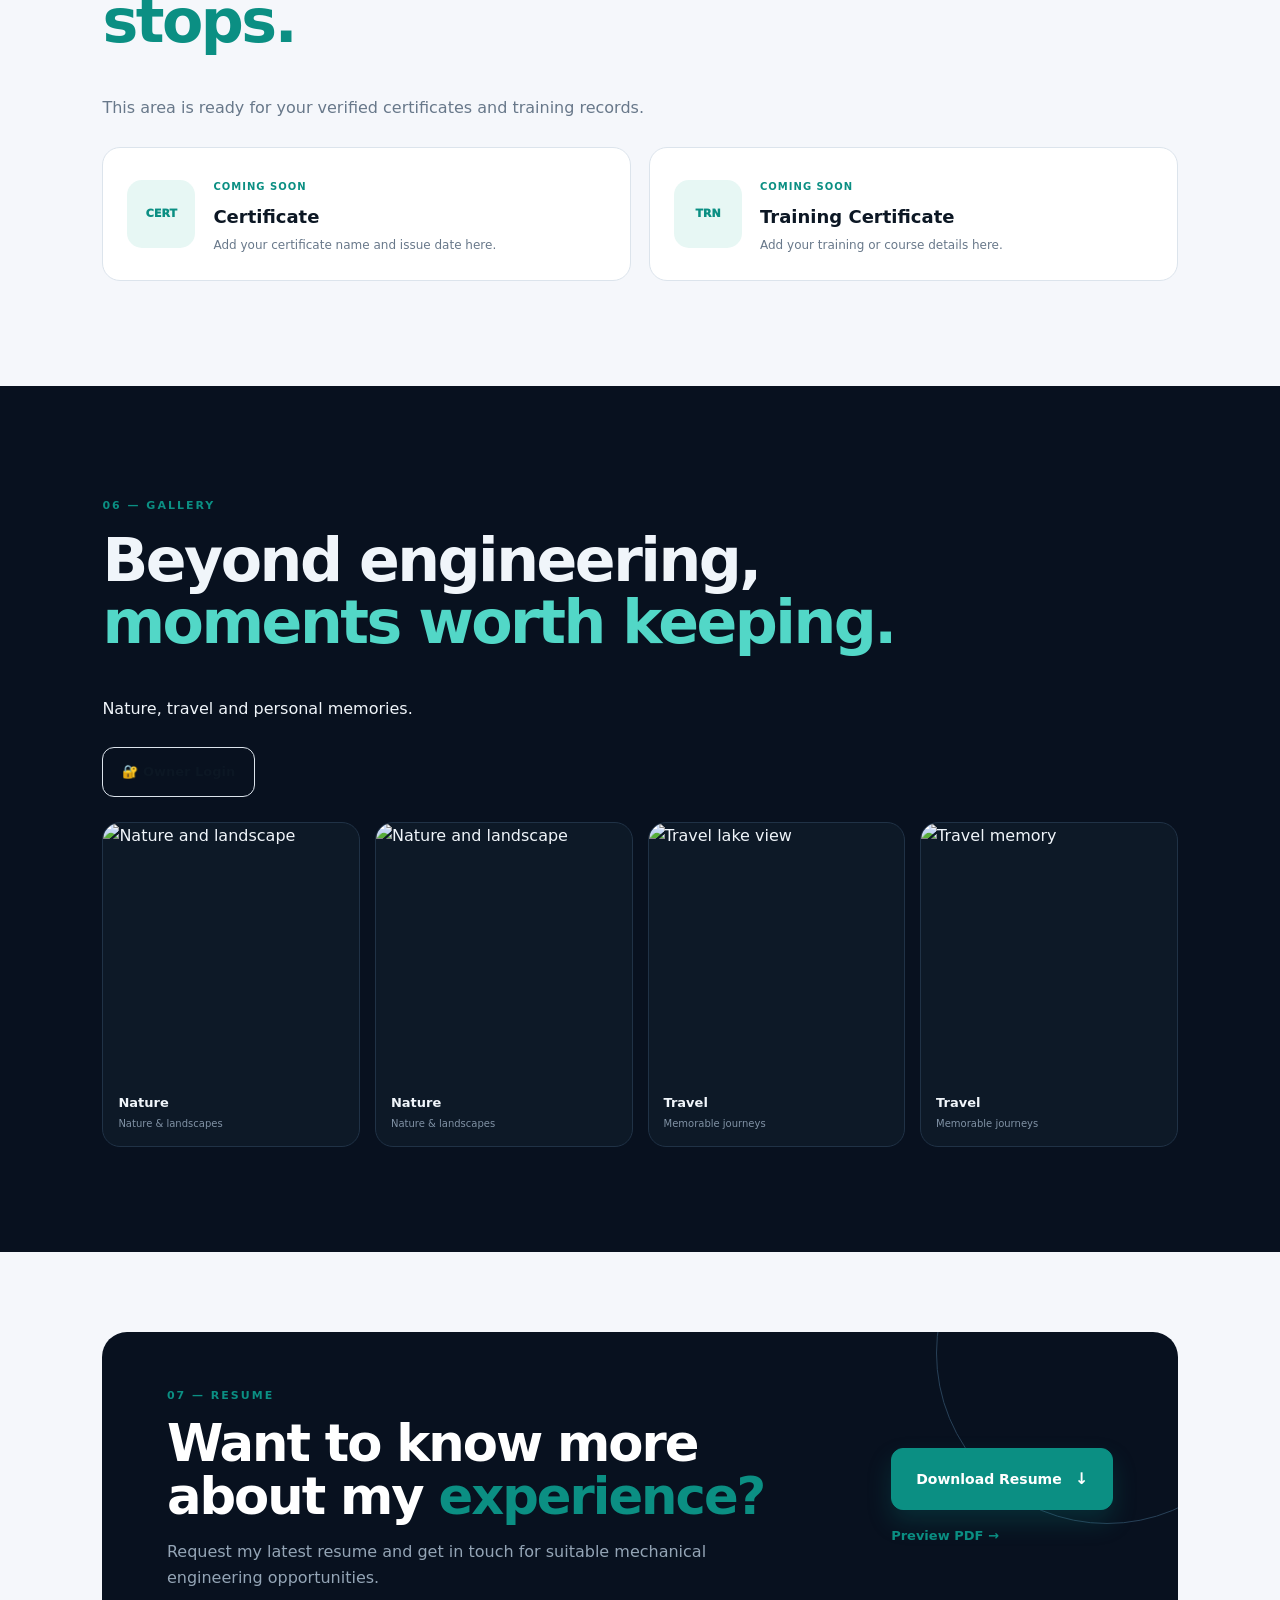
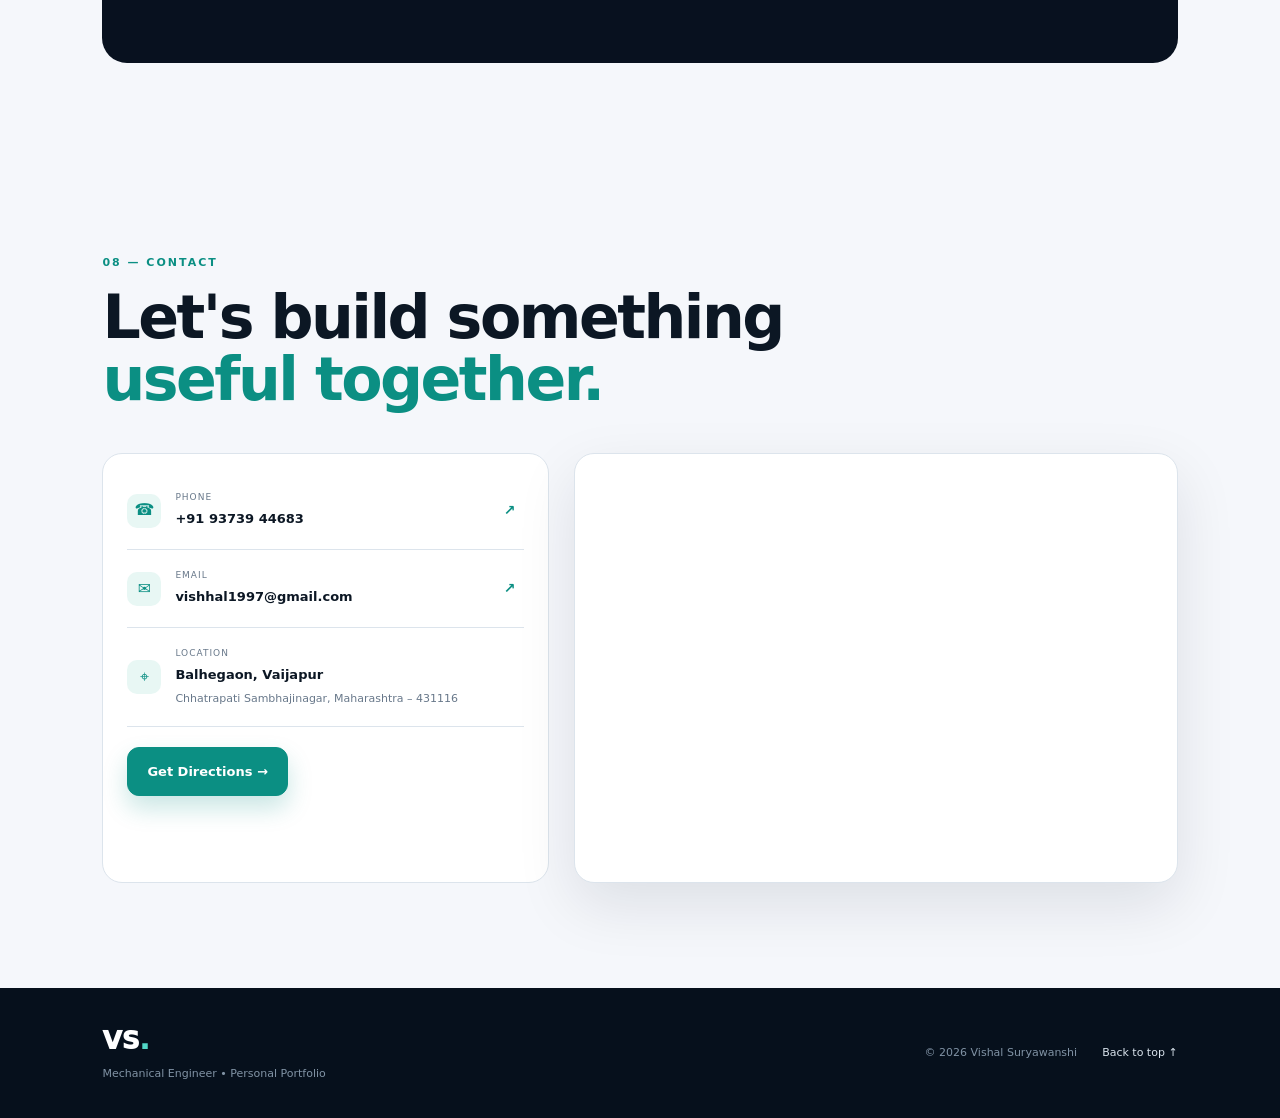
==== commit 2ebda7d8: "Add files via upload" ====
--- a/index.html
+++ b/index.html
@@ -3,223 +3,183 @@
 <head>
 <meta charset="utf-8">
 <meta name="viewport" content="width=device-width,initial-scale=1">
-<title>Vishal Suryawanshi | Mechanical Engineer Portfolio</title>
-<meta name="description" content="Professional portfolio of Vishal Suryawanshi — Mechanical Engineer, skills, project, certificates, gallery and resume.">
-<meta name="theme-color" content="#0b1017">
+<meta name="description" content="Vishal Suryawanshi — Mechanical Engineer portfolio, technical skills, projects, experience and contact.">
+<meta name="theme-color" content="#08111f">
+<title>Vishal Suryawanshi | Mechanical Engineer</title>
 <link rel="stylesheet" href="style.css">
 </head>
 <body>
-<header>
-  <a class="logo" href="#home">VS<span>.</span></a>
+<div class="progress" id="progress"></div>
+
+<header class="site-header">
+  <a class="logo" href="#home" aria-label="Vishal Suryawanshi home"><span>V</span>S<span class="dot">.</span></a>
   <button class="menu" aria-label="Open navigation" aria-expanded="false">☰</button>
-  <nav>
-    <a href="#about">About</a>
-    <a href="#skills">Skills</a>
-    <a href="#certificates">Certificates</a>
-    <a href="#gallery">Gallery</a>
-    <a href="#resume">Resume</a>
-    <a href="#contact">Contact</a>
+  <nav aria-label="Primary navigation">
+    <a href="#about">About</a><a href="#skills">Skills</a><a href="#experience">Experience</a>
+    <a href="#project">Project</a><a href="#gallery">Gallery</a><a href="#resume">Resume</a><a href="#contact">Contact</a>
   </nav>
 </header>
 
+<main>
 <section id="home" class="hero">
-  <div>
-    <small>MECHANICAL ENGINEER • PERSONAL PORTFOLIO</small>
-    <h1>Hi, I'm <em>Vishal Suryawanshi</em>.</h1>
-    <h2>Mechanical Engineer | Quality & Inspection | Continuous Learner</h2>
-    <p>Mechanical Engineering professional building practical experience in fabrication, maintenance, assembly, inspection and quality-focused work.</p>
-    <a class="btn" href="#skills">Explore My Skills</a>
-    <a class="btn outline" href="#contact">Contact Me</a>
+  <div class="hero-copy reveal">
+    <div class="eyebrow"><i></i> MECHANICAL ENGINEER • PORTFOLIO 2026</div>
+    <h1>Building practical solutions with <span>precision.</span></h1>
+    <p class="hero-lead">Mechanical Engineering professional with hands-on exposure to fabrication, maintenance, assembly, inspection and quality-focused workshop operations.</p>
+    <div class="hero-actions">
+      <a class="btn primary" href="#contact">Let's Connect <b>↗</b></a>
+      <a class="btn ghost" href="#project">View My Work</a>
+    </div>
+    <div class="hero-meta">
+      <div><strong>BE</strong><span>Mechanical Engineering</span></div>
+      <div><strong>2020</strong><span>Graduated</span></div>
+      <div><strong>2024–26</strong><span>Workshop Experience</span></div>
+    </div>
   </div>
-  <aside>
-    <img src="vishal-profile.jpg" alt="Vishal Suryawanshi">
-    <p>Mechanical Engineering • Fabrication • Maintenance • Quality</p>
-  </aside>
+  <div class="hero-visual reveal">
+    <div class="orb orb-one"></div><div class="orb orb-two"></div>
+    <div class="profile-wrap">
+      <div class="profile-ring"></div>
+      <img src="vishal-profile.jpg" alt="Portrait of Vishal Suryawanshi">
+      <div class="profile-badge"><span class="status-dot"></span> Open to opportunities</div>
+    </div>
+    <div class="floating-card fc-top"><span>⚙</span><div><b>Mechanical</b><small>Engineering</small></div></div>
+    <div class="floating-card fc-bottom"><span>✓</span><div><b>Quality First</b><small>Safety • Precision</small></div></div>
+  </div>
 </section>
 
-<div class="trust-strip">
-  <div><strong>BE</strong><span>Mechanical Engineering</span></div>
-  <div><strong>Diploma</strong><span>Mechanical Engineering</span></div>
-  <div><strong>Hands-on</strong><span>Workshop Experience</span></div>
-  <div><strong>Open to</strong><span>Mechanical Opportunities</span></div>
-</div>
+<section class="quick-strip">
+  <div><span class="q-icon">01</span><div><b>Fabrication</b><small>Fitting & workshop operations</small></div></div>
+  <div><span class="q-icon">02</span><div><b>Maintenance</b><small>Preventive & equipment care</small></div></div>
+  <div><span class="q-icon">03</span><div><b>Inspection</b><small>Measurement & quality checks</small></div></div>
+  <div><span class="q-icon">04</span><div><b>Assembly</b><small>Components & mechanical systems</small></div></div>
+</section>
 
-<section id="about">
-  <small>01 — ABOUT</small>
-  <h2>Engineering is a journey.</h2>
-  <div class="cols">
-    <p>I’m a Mechanical Engineering graduate with a diploma and hands-on experience in fabrication, maintenance and assembly operations. I have practical exposure to drilling, cutting, riveting, grinding, folding, basic arc welding and agricultural equipment maintenance, with a strong focus on safety and quality.</p>
-    <div class="facts">
-      <b>BE <span>Mechanical Engineering · 2016–2020</span></b>
-      <b>Diploma <span>Mechanical Engineering · 2013–2016</span></b>
-      <b>Experience <span>Mechanical Workshop Assistant · 04/2024–02/2026</span></b>
-      <b>Skills <span>Drilling • Welding • Assembly • Maintenance • QC</span></b>
+<section id="about" class="section about">
+  <div class="section-head reveal"><span>01 — ABOUT ME</span><h2>Engineering is a journey.<br><em>I'm ready for the next step.</em></h2></div>
+  <div class="about-grid">
+    <div class="about-copy reveal">
+      <p class="large">I’m a Mechanical Engineering graduate with a Diploma and practical workshop experience. I enjoy hands-on engineering work where accuracy, safety and reliable execution matter.</p>
+      <p>My exposure includes drilling, cutting, riveting, grinding, folding, basic arc welding, mechanical assembly and agricultural equipment maintenance. I’m continuously improving my technical knowledge and looking for an opportunity where I can contribute, learn and grow.</p>
+      <a class="text-link" href="#contact">Discuss an opportunity <b>→</b></a>
+    </div>
+    <div class="facts reveal">
+      <div class="fact"><span>Education</span><strong>BE Mechanical Engineering</strong><small>2016 – 2020</small></div>
+      <div class="fact"><span>Diploma</span><strong>Mechanical Engineering</strong><small>2013 – 2016</small></div>
+      <div class="fact"><span>Experience</span><strong>Mechanical Workshop Assistant</strong><small>Apr 2024 – Feb 2026</small></div>
+      <div class="fact"><span>Focus</span><strong>Fabrication • Maintenance • QC</strong><small>Safety & precision</small></div>
     </div>
   </div>
 </section>
 
-<section id="skills" class="dark">
-  <small>02 — SKILLS</small>
-  <h2>Practical skills & technical knowledge.</h2>
-  <div class="skill-groups">
-    <div class="skill-group">
-      <h3>Mechanical</h3>
-      <div class="skill-tags">
-        <span>Mechanical Assembly</span><span>Fabrication & Fitting</span><span>Preventive Maintenance</span>
-        <span>Drilling</span><span>Grinding</span><span>Riveting</span><span>Basic Arc Welding</span><span>Engineering Drawing</span>
-      </div>
-    </div>
-    <div class="skill-group">
-      <h3>Quality & Inspection</h3>
-      <div class="skill-tags">
-        <span>Quality Inspection</span><span>Vernier Caliper</span><span>Micrometer</span><span>Measurement</span>
-        <span>Tolerance Basics</span><span>Fasteners</span><span>Technical Documentation</span>
-      </div>
-    </div>
+<section id="skills" class="section dark">
+  <div class="section-head reveal"><span>02 — SKILLS</span><h2>Technical skills that<br><em>make things work.</em></h2></div>
+  <div class="skills-grid">
+    <article class="skill-card reveal"><div class="card-number">01</div><h3>Mechanical</h3><p>Hands-on workshop and assembly capabilities.</p><div class="tags"><span>Mechanical Assembly</span><span>Fabrication & Fitting</span><span>Drilling</span><span>Grinding</span><span>Riveting</span><span>Basic Arc Welding</span><span>Preventive Maintenance</span><span>Engineering Drawing</span></div></article>
+    <article class="skill-card reveal"><div class="card-number">02</div><h3>Quality & Inspection</h3><p>Measurement and quality-focused technical practices.</p><div class="tags"><span>Quality Inspection</span><span>Vernier Caliper</span><span>Micrometer</span><span>Measurement</span><span>Tolerance Basics</span><span>Fasteners</span><span>Technical Documentation</span></div></article>
   </div>
+  <div class="skill-note reveal"><span>✦</span><div><b>My approach</b><p>Understand the drawing → measure accurately → perform the operation safely → inspect the result.</p></div></div>
+</section>
 
-  <div class="project-feature">
-    <div class="project-visual"><div>FEATURED PROJECT<br><strong>Potato Harvesting Machine</strong><br><span>Academic Project</span></div></div>
-    <div>
-      <p class="project-tag">BE Mechanical Engineering • Academic Project</p>
-      <h3>Potato Harvesting Machine.</h3>
-      <p>A mechanical solution developed as my BE Mechanical Engineering academic project, covering machine design, mechanical components, fabrication concepts and functional operation.</p>
-      <div class="project-points"><span>⚙️ Machine Design</span><span>🔧 Fabrication</span><span>🧰 Mechanical Components</span></div>
-    </div>
+<section id="experience" class="section">
+  <div class="section-head reveal"><span>03 — EXPERIENCE</span><h2>Hands-on experience,<br><em>practical mindset.</em></h2></div>
+  <div class="timeline reveal">
+    <div class="timeline-item"><div class="timeline-year">04/2024 — 02/2026</div><div class="timeline-line"></div><div class="timeline-body"><span>MECHANICAL WORKSHOP</span><h3>Mechanical Workshop Assistant</h3><p>Supported fabrication, assembly, maintenance and workshop activities with attention to safe working practices, measurements and quality.</p><div class="mini-tags"><span>Fabrication</span><span>Maintenance</span><span>Assembly</span><span>Inspection</span></div></div></div>
+    <div class="timeline-item"><div class="timeline-year">2016 — 2020</div><div class="timeline-line"></div><div class="timeline-body"><span>EDUCATION</span><h3>BE Mechanical Engineering</h3><p>Developed foundational knowledge of mechanical systems, manufacturing, machine design and engineering practices.</p></div></div>
+    <div class="timeline-item"><div class="timeline-year">2013 — 2016</div><div class="timeline-line"></div><div class="timeline-body"><span>EDUCATION</span><h3>Diploma in Mechanical Engineering</h3><p>Built core technical understanding with practical exposure to workshop and engineering fundamentals.</p></div></div>
   </div>
 </section>
 
-<section id="certificates">
-  <small>03 — CERTIFICATES</small>
-  <h2>Certificates & training.</h2>
-  <p>Certificates and training records can be added here as they become available.</p>
-  <div class="cert-grid">
-    <article class="cert-card"><div class="cert-icon">CERT</div><div><small>SAMPLE</small><h3>Certificate</h3><p>Certificate Name — Replace Later</p><span>Issued: YYYY</span></div><a href="#" onclick="alert('Placeholder certificate — replace with your real certificate later.');return false;">View Certificate</a></article>
-    <article class="cert-card"><div class="cert-icon">TRAIN</div><div><small>SAMPLE</small><h3>Training Certificate</h3><p>Training / Course Name — Replace Later</p><span>Issued: YYYY</span></div><a href="#" onclick="alert('Placeholder certificate — replace with your real certificate later.');return false;">View Certificate</a></article>
+<section id="project" class="section project-section dark">
+  <div class="section-head reveal"><span>04 — FEATURED PROJECT</span><h2>Potato Harvesting<br><em>Machine.</em></h2></div>
+  <div class="project-grid reveal">
+    <div class="project-art"><div class="gear g1">⚙</div><div class="gear g2">⚙</div><div class="project-label">BE MECHANICAL<br><b>ACADEMIC PROJECT</b></div><div class="machine-line"></div></div>
+    <div class="project-copy"><p class="project-kicker">Mechanical Engineering • Academic Project</p><p>A mechanical solution developed during my BE Mechanical Engineering project, focused on machine design, mechanical components, fabrication concepts and functional operation.</p><div class="project-features"><div><span>01</span><b>Machine Design</b><small>Concept & component planning</small></div><div><span>02</span><b>Fabrication</b><small>Practical manufacturing concepts</small></div><div><span>03</span><b>Mechanical Components</b><small>Functional system understanding</small></div></div></div>
   </div>
 </section>
 
-<section id="gallery" class="dark">
-  <small>04 — GALLERY</small>
-  <h2>Photography & moments.</h2>
-  <p>Nature, travel and personal memories.</p>
-  <div class="gallery-admin-bar">
-    <button id="ownerLoginBtn" class="btn outline" type="button">🔐 Owner Login</button>
-    <button id="addPhotoBtn" class="btn" type="button" hidden>＋ Add Photo</button>
-    <button id="logoutBtn" class="btn outline" type="button" hidden>Logout</button>
-    <input id="photoInput" type="file" accept="image/jpeg,image/png,image/webp,image/gif" multiple hidden>
-    <span id="ownerStatus" class="owner-status" aria-live="polite"></span>
-  </div>
-  <div class="gallery" id="galleryGrid">
-    <div class="gallery-card"><div class="gallery-photo"><img src="nature_01.jpg" alt="Nature photo" loading="lazy"></div><strong>Nature</strong><small>Nature & landscapes</small></div>
-    <div class="gallery-card"><div class="gallery-photo"><img src="nature_02.jpg" alt="Nature photo" loading="lazy"></div><strong>Nature</strong><small>Nature & landscapes</small></div>
-    <div class="gallery-card"><div class="gallery-photo"><img src="travel_lake_01.jpg" alt="Travel photo" loading="lazy"></div><strong>Travel</strong><small>Travel & memorable journeys</small></div>
-    <div class="gallery-card"><div class="gallery-photo"><img src="travel_02.jpg" alt="Travel photo" loading="lazy"></div><strong>Travel</strong><small>Travel & memorable journeys</small></div>
+<section id="certificates" class="section">
+  <div class="section-head reveal"><span>05 — CERTIFICATES</span><h2>Learning never<br><em>stops.</em></h2></div>
+  <p class="section-intro">This area is ready for your verified certificates and training records.</p>
+  <div class="cert-grid">
+    <article class="cert-card reveal"><div class="cert-icon">CERT</div><div><span>COMING SOON</span><h3>Certificate</h3><p>Add your certificate name and issue date here.</p></div></article>
+    <article class="cert-card reveal"><div class="cert-icon">TRN</div><div><span>COMING SOON</span><h3>Training Certificate</h3><p>Add your training or course details here.</p></div></article>
   </div>
 </section>
 
-<section id="resume">
-  <small>05 — RESUME</small>
-  <h2>Resume</h2>
-  <p>Click the button below to enter the resume download details.</p>
-  <button id="openResumeForm" class="btn" type="button">Download Resume</button>
+<section id="gallery" class="section dark">
+  <div class="section-head reveal"><span>06 — GALLERY</span><h2>Beyond engineering,<br><em>moments worth keeping.</em></h2></div>
+  <p class="section-intro">Nature, travel and personal memories.</p>
+  <div class="gallery-admin-bar">
+    <button id="ownerLoginBtn" class="btn ghost" type="button">🔐 Owner Login</button><button id="addPhotoBtn" class="btn primary" type="button" hidden>＋ Add Photo</button><button id="logoutBtn" class="btn ghost" type="button" hidden>Logout</button>
+    <input id="photoInput" type="file" accept="image/jpeg,image/png,image/webp,image/gif" multiple hidden><span id="ownerStatus" class="owner-status" aria-live="polite"></span>
+  </div>
+  <div class="gallery" id="galleryGrid">
+    <article class="gallery-card reveal"><div class="gallery-photo"><img src="nature_01.jpg" alt="Nature and landscape" loading="lazy"></div><div><b>Nature</b><small>Nature & landscapes</small></div></article>
+    <article class="gallery-card reveal"><div class="gallery-photo"><img src="nature_02.jpg" alt="Nature and landscape" loading="lazy"></div><div><b>Nature</b><small>Nature & landscapes</small></div></article>
+    <article class="gallery-card reveal"><div class="gallery-photo"><img src="travel_lake_01.jpg" alt="Travel lake view" loading="lazy"></div><div><b>Travel</b><small>Memorable journeys</small></div></article>
+    <article class="gallery-card reveal"><div class="gallery-photo"><img src="travel_02.jpg" alt="Travel memory" loading="lazy"></div><div><b>Travel</b><small>Memorable journeys</small></div></article>
+  </div>
+</section>
 
+<section id="resume" class="section resume-section">
+  <div class="resume-card reveal">
+    <div><span class="eyebrow">07 — RESUME</span><h2>Want to know more<br>about my <em>experience?</em></h2><p>Request my latest resume and get in touch for suitable mechanical engineering opportunities.</p></div>
+    <div><button id="openResumeForm" class="btn primary big" type="button">Download Resume <b>↓</b></button><a class="text-link light-link" href="resume.pdf" target="_blank">Preview PDF →</a></div>
+  </div>
   <div id="resumeFormBox" class="resume-box" hidden>
     <form action="https://formsubmit.co/vishhal1997@gmail.com" method="POST" class="resume-form">
-      <input type="hidden" name="_subject" value="New Resume Download Request – Vishal Portfolio">
-      <input type="hidden" name="_template" value="table">
-      <input type="hidden" name="_next" value="https://suryawanshi1997.github.io/download.html">
-      <input type="hidden" name="_captcha" value="true">
-      <label for="visitor-name">Name</label>
-      <input id="visitor-name" type="text" name="Name" placeholder="Your full name" required>
-      <label for="visitor-phone">Contact Number</label>
-      <input id="visitor-phone" type="tel" name="Contact Number" placeholder="+91 XXXXX XXXXX" pattern="[0-9+()\-\s]{10,18}" required>
-      <label for="visitor-email">Email</label>
-      <input id="visitor-email" type="email" name="email" placeholder="you@example.com" required>
-      <label for="download-reason">Why are you downloading my resume?</label>
-      <select id="download-reason" name="Reason" required>
-        <option value="" selected disabled>Select a reason</option>
-        <option>Job opportunity / recruitment</option><option>Professional networking</option><option>College / academic purpose</option><option>General reference</option><option>Other</option>
-      </select>
-      <label for="visitor-message">Message <span>(optional)</span></label>
-      <textarea id="visitor-message" name="Message" rows="4" placeholder="Optional message"></textarea>
+      <input type="hidden" name="_subject" value="New Resume Download Request – Vishal Portfolio"><input type="hidden" name="_template" value="table"><input type="hidden" name="_next" value="https://suryawanshi1997.github.io/download.html"><input type="hidden" name="_captcha" value="true">
+      <label>Name<input id="visitor-name" type="text" name="Name" placeholder="Your full name" required></label>
+      <label>Contact Number<input id="visitor-phone" type="tel" name="Contact Number" placeholder="+91 XXXXX XXXXX" pattern="[0-9+()\-\s]{10,18}" required></label>
+      <label>Email<input id="visitor-email" type="email" name="email" placeholder="you@example.com" required></label>
+      <label>Reason<select id="download-reason" name="Reason" required><option value="" selected disabled>Select a reason</option><option>Job opportunity / recruitment</option><option>Professional networking</option><option>College / academic purpose</option><option>General reference</option><option>Other</option></select></label>
+      <label>Message <small>(optional)</small><textarea id="visitor-message" name="Message" rows="4" placeholder="Optional message"></textarea></label>
       <label class="consent"><input type="checkbox" name="Consent" value="I agree to share these details for resume/contact purposes." required><span>I agree to share these details for resume/contact purposes.</span></label>
-      <button type="submit" class="btn">Submit & Download Resume →</button>
-      <p class="form-note">Your details are used only to respond to this resume request.</p>
+      <button type="submit" class="btn primary">Submit & Download Resume →</button><p class="form-note">Your details are used only to respond to this resume request.</p>
     </form>
   </div>
 </section>
 
-<section id="contact" class="contact-section">
-  <small>06 — CONTACT</small>
-  <h2>Let's connect.</h2>
-  <p>For mechanical engineering opportunities, professional networking or project discussions, feel free to contact me.</p>
+<section id="contact" class="section contact-section">
+  <div class="section-head reveal"><span>08 — CONTACT</span><h2>Let's build something<br><em>useful together.</em></h2></div>
   <div class="contact-grid">
-    <div class="contact-details">
-      <div class="contact-item"><span class="contact-icon">📞</span><div><small>Mobile</small><a href="tel:+919373944683">+91 93739 44683</a></div></div>
-      <div class="contact-item"><span class="contact-icon">✉️</span><div><small>Email</small><a href="mailto:vishhal1997@gmail.com">vishhal1997@gmail.com</a></div></div>
-      <div class="contact-item"><span class="contact-icon">📍</span><div><small>Location</small><p>Vishal Suryawanshi<br>Balhegaon, Vaijapur,<br>Chhatrapati Sambhajinagar, Maharashtra – 431116</p></div></div>
-      <a class="btn" href="https://www.google.com/maps/search/?api=1&query=20.13787,74.8987" target="_blank" rel="noopener">Get Directions →</a>
+    <div class="contact-details reveal">
+      <a class="contact-row" href="tel:+919373944683"><span>☎</span><div><small>PHONE</small><b>+91 93739 44683</b></div><strong>↗</strong></a>
+      <a class="contact-row" href="mailto:vishhal1997@gmail.com"><span>✉</span><div><small>EMAIL</small><b>vishhal1997@gmail.com</b></div><strong>↗</strong></a>
+      <div class="contact-row"><span>⌖</span><div><small>LOCATION</small><b>Balhegaon, Vaijapur</b><p>Chhatrapati Sambhajinagar, Maharashtra – 431116</p></div></div>
+      <a class="btn primary" href="https://www.google.com/maps/search/?api=1&query=20.13787,74.8987" target="_blank" rel="noopener">Get Directions →</a>
     </div>
-    <div class="map-card"><iframe src="https://www.google.com/maps?q=20.13787,74.8987&z=14&output=embed" title="Map showing Balhegaon, Vaijapur, Maharashtra" loading="lazy" referrerpolicy="no-referrer-when-downgrade" allowfullscreen></iframe></div>
+    <div class="map-card reveal"><iframe src="https://www.google.com/maps?q=20.13787,74.8987&z=14&output=embed" title="Map showing Balhegaon, Vaijapur, Maharashtra" loading="lazy" referrerpolicy="no-referrer-when-downgrade" allowfullscreen></iframe></div>
   </div>
 </section>
+</main>
 
-<footer><span>© 2026 Vishal Suryawanshi</span><span>Mechanical Engineer • Personal Portfolio</span><a href="#home">Back to top ↑</a></footer>
+<footer><div class="footer-brand"><a href="#home">VS<span>.</span></a><p>Mechanical Engineer • Personal Portfolio</p></div><div><span>© 2026 Vishal Suryawanshi</span><a href="#home">Back to top ↑</a></div></footer>
 
 <script>
-// Mobile navigation
 const menu=document.querySelector('.menu'),nav=document.querySelector('nav');
 menu.addEventListener('click',()=>{const open=nav.classList.toggle('open');menu.setAttribute('aria-expanded',open)});
 document.querySelectorAll('nav a').forEach(a=>a.addEventListener('click',()=>{nav.classList.remove('open');menu.setAttribute('aria-expanded','false')}));
+window.addEventListener('scroll',()=>{const h=document.documentElement;document.getElementById('progress').style.width=(h.scrollTop/(h.scrollHeight-h.clientHeight)*100)+'%'},{passive:true});
 
-// Automatic day/night theme based on visitor's local time.
-function applyTimeTheme(){
-  const hour=new Date().getHours();
-  const isDay=hour>=6 && hour<18;
-  document.documentElement.dataset.theme=isDay?'light':'dark';
-  const meta=document.querySelector('meta[name="theme-color"]');
-  if(meta) meta.content=isDay?'#f7f9fb':'#0b1017';
-}
-applyTimeTheme();
-setInterval(applyTimeTheme,60000);
+const observer=new IntersectionObserver(entries=>entries.forEach(e=>{if(e.isIntersecting)e.target.classList.add('visible')}),{threshold:.12});
+document.querySelectorAll('.reveal').forEach(el=>observer.observe(el));
 
-// Resume: only the "Download Resume" button is shown initially.
-const openResumeForm=document.getElementById('openResumeForm');
-const resumeFormBox=document.getElementById('resumeFormBox');
-openResumeForm.addEventListener('click',()=>{
-  resumeFormBox.hidden=false;
-  openResumeForm.hidden=true;
-  resumeFormBox.scrollIntoView({behavior:'smooth',block:'start'});
-});
+const openResumeForm=document.getElementById('openResumeForm'),resumeFormBox=document.getElementById('resumeFormBox');
+openResumeForm.addEventListener('click',()=>{resumeFormBox.hidden=false;openResumeForm.hidden=true;resumeFormBox.scrollIntoView({behavior:'smooth',block:'center'})});
 
-// Owner-only gallery controls. Added photos are stored in this browser only.
 (function(){
-  const loginBtn=document.getElementById('ownerLoginBtn'),addBtn=document.getElementById('addPhotoBtn'),logoutBtn=document.getElementById('logoutBtn'),input=document.getElementById('photoInput'),status=document.getElementById('ownerStatus'),grid=document.getElementById('galleryGrid');
-  const OWNER_PASSWORD='Vishal@2026';
-  function owner(on){loginBtn.hidden=on;addBtn.hidden=!on;logoutBtn.hidden=!on;document.querySelectorAll('.delete-photo').forEach(b=>b.hidden=!on);status.textContent=on?'Owner mode active.':'';}
-  function esc(s){return String(s).replace(/[&<>"']/g,c=>({'&':'&amp;','<':'&lt;','>':'&gt;','"':'&quot;',"'":'&#039;'}[c]));}
-  function loadLocal(){
-    const items=JSON.parse(localStorage.getItem('vishal_gallery')||'[]');
-    items.forEach((p,i)=>{
-      const card=document.createElement('div');card.className='gallery-card uploaded-gallery-card';
-      card.innerHTML=`<div class="gallery-photo"><img src="${p.data}" alt="${esc(p.title)}" loading="lazy"></div><strong>${esc(p.category)}</strong><small>${esc(p.title)}</small><button class="delete-photo" data-i="${i}" type="button">Delete</button>`;
-      grid.appendChild(card);
-    });
-  }
-  loginBtn.onclick=()=>{const p=prompt('Owner password:');if(p===OWNER_PASSWORD)owner(true);else if(p!==null)alert('Incorrect password.');};
-  logoutBtn.onclick=()=>owner(false);
-  addBtn.onclick=()=>input.click();
-  input.onchange=()=>{
-    const files=[...input.files];if(!files.length)return;
-    let category=prompt('Category: Nature, Travel or Personal','Nature');if(!category)return;
-    category=category.trim();if(!['Nature','Travel','Personal'].includes(category)){alert('Use Nature, Travel or Personal.');return;}
-    const stored=JSON.parse(localStorage.getItem('vishal_gallery')||'[]');let pending=files.length;
-    files.forEach(file=>{if(!file.type.startsWith('image/')){pending--;return;}const reader=new FileReader();reader.onload=()=>{stored.push({category,title:file.name,data:reader.result});pending--;if(pending<=0){localStorage.setItem('vishal_gallery',JSON.stringify(stored));location.reload();}};reader.readAsDataURL(file);});
-    input.value='';
-  };
-  loadLocal();
+ const loginBtn=document.getElementById('ownerLoginBtn'),addBtn=document.getElementById('addPhotoBtn'),logoutBtn=document.getElementById('logoutBtn'),input=document.getElementById('photoInput'),status=document.getElementById('ownerStatus'),grid=document.getElementById('galleryGrid');
+ const OWNER_PASSWORD='Vishal@2026';
+ function owner(on){loginBtn.hidden=on;addBtn.hidden=!on;logoutBtn.hidden=!on;document.querySelectorAll('.delete-photo').forEach(b=>b.hidden=!on);status.textContent=on?'Owner mode active.':''}
+ function esc(s){return String(s).replace(/[&<>"']/g,c=>({'&':'&amp;','<':'&lt;','>':'&gt;','"':'&quot;',"'":'&#039;'}[c]))}
+ function loadLocal(){const items=JSON.parse(localStorage.getItem('vishal_gallery')||'[]');items.forEach((p,i)=>{const card=document.createElement('article');card.className='gallery-card uploaded-gallery-card reveal visible';card.innerHTML=`<div class="gallery-photo"><img src="${p.data}" alt="${esc(p.title)}" loading="lazy"></div><div><b>${esc(p.category)}</b><small>${esc(p.title)}</small></div><button class="delete-photo" data-i="${i}" type="button">Delete</button>`;grid.appendChild(card)})}
+ loginBtn.onclick=()=>{const p=prompt('Owner password:');if(p===OWNER_PASSWORD)owner(true);else if(p!==null)alert('Incorrect password.')};
+ logoutBtn.onclick=()=>owner(false);addBtn.onclick=()=>input.click();
+ input.onchange=()=>{const files=[...input.files];if(!files.length)return;let category=prompt('Category: Nature, Travel or Personal','Nature');if(!category)return;category=category.trim();if(!['Nature','Travel','Personal'].includes(category)){alert('Use Nature, Travel or Personal.');return}const stored=JSON.parse(localStorage.getItem('vishal_gallery')||'[]');let pending=files.length;files.forEach(file=>{if(!file.type.startsWith('image/')){pending--;return}const reader=new FileReader();reader.onload=()=>{stored.push({category,title:file.name,data:reader.result});pending--;if(pending<=0){localStorage.setItem('vishal_gallery',JSON.stringify(stored));location.reload()}};reader.readAsDataURL(file)});input.value=''};
+ loadLocal();
 })();
 </script>
 </body>
-</html>
+</html>
--- a/style.css
+++ b/style.css
@@ -1,3 +1,12 @@
-:root{--bg:#f7f9fb;--surface:#fff;--surface2:#eef3f6;--text:#14202b;--muted:#657482;--border:#d8e0e6;--accent:#087f73;--accent2:#e5f6f3;--dark:#e9eff2}
-:root[data-theme="dark"]{--bg:#0b1017;--surface:#111923;--surface2:#18232d;--text:#eef3f8;--muted:#8996a5;--border:#293746;--accent:#6ee7d8;--accent2:#162a2a;--dark:#0e151d}
-*{box-sizing:border-box}html{scroll-behavior:smooth}body{margin:0;background:var(--bg);color:var(--text);font-family:Inter,system-ui,-apple-system,BlinkMacSystemFont,"Segoe UI",Roboto,Arial,sans-serif;line-height:1.6}a{color:inherit}header{position:sticky;top:0;z-index:20;display:flex;align-items:center;justify-content:space-between;padding:16px 6%;background:color-mix(in srgb,var(--bg) 90%,transparent);backdrop-filter:blur(12px);border-bottom:1px solid var(--border)}.logo{font-weight:900;font-size:28px;text-decoration:none}.logo span{color:var(--accent)}nav{display:flex;gap:22px}nav a{text-decoration:none;font-size:14px;color:var(--muted)}nav a:hover{color:var(--accent)}.menu{display:none;background:none;border:0;color:var(--text);font-size:25px}.hero{min-height:78vh;display:grid;grid-template-columns:1.2fr .8fr;gap:50px;align-items:center;padding:80px 7%}.hero small,section>small{color:var(--accent);font-weight:800;letter-spacing:1.5px}.hero h1{font-size:clamp(42px,6vw,78px);line-height:1.03;margin:16px 0}.hero h1 em{font-style:normal;color:var(--accent)}.hero h2{font-size:clamp(20px,2.5vw,30px);font-weight:500}.hero p{color:var(--muted);max-width:700px;font-size:17px}.hero aside{text-align:center}.hero aside img{width:min(100%,390px);aspect-ratio:1;object-fit:cover;border-radius:28px;border:1px solid var(--border)}.hero aside p{color:var(--muted)}.btn{display:inline-block;background:var(--accent);color:#06211e;border:1px solid var(--accent);border-radius:10px;padding:11px 16px;text-decoration:none;font-weight:800;margin:8px 6px 0 0;cursor:pointer}.btn.outline{background:transparent;color:var(--text);border-color:var(--border)}.btn:hover{transform:translateY(-1px)}section{padding:78px 7%;scroll-margin-top:75px}section.dark{background:var(--dark)}section h2{font-size:clamp(30px,4vw,48px);line-height:1.1;margin:12px 0 25px}section>p{color:var(--muted);max-width:800px}.cols{display:grid;grid-template-columns:1.2fr .8fr;gap:45px;margin-top:28px}.cols p{color:var(--muted);font-size:18px}.facts{display:grid;gap:12px}.facts b{padding:16px;border:1px solid var(--border);border-radius:12px;background:var(--surface)}.facts span{display:block;color:var(--muted);font-weight:400;font-size:13px;margin-top:4px}.trust-strip{display:grid;grid-template-columns:repeat(4,1fr);gap:1px;background:var(--border);border-top:1px solid var(--border);border-bottom:1px solid var(--border)}.trust-strip div{background:var(--surface);padding:22px;text-align:center}.trust-strip strong{display:block;font-size:18px}.trust-strip span{color:var(--muted);font-size:12px}.skill-groups{display:grid;grid-template-columns:repeat(2,1fr);gap:18px;margin-top:28px}.skill-group,.cert-card,.contact-details,.resume-box{background:var(--surface);border:1px solid var(--border);border-radius:16px;padding:22px}.skill-tags,.project-points{display:flex;flex-wrap:wrap;gap:8px}.skill-tags span,.project-points span{border:1px solid var(--border);border-radius:20px;padding:7px 11px;color:var(--muted);font-size:13px}.skill-tags span:before{content:"✓ ";color:var(--accent)}.project-feature{display:grid;grid-template-columns:.8fr 1.2fr;gap:35px;align-items:center;margin-top:35px}.project-visual{min-height:270px;border:1px solid var(--border);border-radius:18px;background:linear-gradient(145deg,var(--surface2),var(--bg));display:grid;place-items:center;text-align:center;color:var(--muted);font-weight:800;letter-spacing:1px}.project-visual strong{display:block;color:var(--text);font-size:20px}.project-visual span,.project-tag{color:var(--accent)}.project-tag{font-size:13px}.cert-grid{display:grid;grid-template-columns:repeat(2,1fr);gap:18px;margin-top:28px}.cert-card{display:grid;grid-template-columns:72px 1fr;gap:18px;align-items:center}.cert-icon{width:72px;height:72px;border-radius:12px;display:grid;place-items:center;background:var(--accent2);color:var(--accent);font-weight:800}.cert-card h3{margin:5px 0}.cert-card p,.cert-card span{color:var(--muted);margin:0;font-size:14px}.cert-card a{grid-column:1/-1;color:var(--accent);border:1px solid var(--border);border-radius:9px;padding:9px 13px;text-decoration:none;width:max-content}.gallery-admin-bar{display:flex;gap:10px;align-items:center;flex-wrap:wrap;margin:25px 0}.owner-status{color:var(--accent);font-size:13px}.gallery{display:grid;grid-template-columns:repeat(4,1fr);gap:18px}.gallery-card{position:relative;background:var(--surface);border:1px solid var(--border);border-radius:16px;overflow:hidden}.gallery-photo{aspect-ratio:4/3;background:var(--surface2);overflow:hidden}.gallery-photo img{width:100%;height:100%;object-fit:cover;display:block}.gallery-card strong,.gallery-card small{display:block;padding:0 15px}.gallery-card strong{margin-top:13px}.gallery-card small{color:var(--muted);padding-bottom:15px}.delete-photo{display:none;position:absolute;right:12px;top:12px;background:#111;color:#fff;border:1px solid #777;border-radius:8px;padding:7px 10px;cursor:pointer}.resume-box{max-width:720px;margin-top:28px}.resume-form{display:grid;gap:10px}.resume-form label{font-size:13px;margin-top:8px}.resume-form label span{color:var(--muted)}.resume-form input,.resume-form select,.resume-form textarea{width:100%;box-sizing:border-box;background:var(--bg);color:var(--text);border:1px solid var(--border);border-radius:10px;padding:12px 13px;font:inherit;outline:none}.resume-form input:focus,.resume-form select:focus,.resume-form textarea:focus{border-color:var(--accent)}.resume-form .consent{display:flex;gap:9px;line-height:1.45;margin:12px 0}.resume-form .consent input{width:auto;margin-top:4px}.form-note{font-size:12px;color:var(--muted)}.contact-grid{display:grid;grid-template-columns:.8fr 1.2fr;gap:24px;margin-top:28px}.contact-item{display:flex;gap:14px;align-items:flex-start;padding:15px 0;border-bottom:1px solid var(--border)}.contact-icon{font-size:21px;width:30px}.contact-item small{display:block;color:var(--muted);font-size:12px;margin-bottom:5px}.contact-item a{text-decoration:none;font-weight:600}.contact-item a:hover{color:var(--accent)}.contact-item p{margin:0;color:var(--muted)}.map-card{min-height:360px;border:1px solid var(--border);border-radius:18px;overflow:hidden;background:var(--surface)}.map-card iframe{width:100%;height:100%;min-height:360px;border:0}footer{display:flex;justify-content:space-between;gap:15px;flex-wrap:wrap;padding:25px 7%;border-top:1px solid var(--border);color:var(--muted);font-size:13px}footer a{color:var(--accent);text-decoration:none}[hidden]{display:none!important}@media(max-width:800px){nav{display:none;position:absolute;top:68px;left:0;right:0;flex-direction:column;background:var(--bg);padding:20px 7%;border-bottom:1px solid var(--border)}nav.open{display:flex}.menu{display:block}.hero,.cols,.project-feature,.contact-grid{grid-template-columns:1fr}.hero{padding-top:55px}.hero aside{order:-1}.skill-groups,.cert-grid{grid-template-columns:1fr}.gallery{grid-template-columns:repeat(2,1fr)}.trust-strip{grid-template-columns:repeat(2,1fr)}section{padding:65px 6%}}@media(max-width:480px){.gallery{grid-template-columns:1fr}.hero h1{font-size:43px}.trust-strip div{padding:17px 10px}}@media(prefers-reduced-motion:reduce){*{scroll-behavior:auto!important}}
+:root{--bg:#f5f7fb;--surface:#fff;--surface-2:#edf2f7;--text:#0c1724;--muted:#68788a;--line:#dce4ec;--accent:#0b8f83;--accent-2:#52d7c7;--dark:#08111f;--dark2:#0d1928;--darkline:#203246;--shadow:0 22px 60px rgba(9,24,39,.10)}
+*{box-sizing:border-box}html{scroll-behavior:smooth}body{margin:0;background:var(--bg);color:var(--text);font-family:Inter,ui-sans-serif,system-ui,-apple-system,BlinkMacSystemFont,"Segoe UI",Roboto,Arial,sans-serif;line-height:1.65;overflow-x:hidden}a{color:inherit}button,input,select,textarea{font:inherit}.progress{position:fixed;left:0;top:0;height:3px;width:0;background:var(--accent-2);z-index:1000;box-shadow:0 0 14px var(--accent-2)}
+.site-header{position:sticky;top:0;z-index:50;height:76px;display:flex;align-items:center;justify-content:space-between;padding:0 6.5%;background:rgba(245,247,251,.82);backdrop-filter:blur(18px);border-bottom:1px solid rgba(220,228,236,.8)}.logo{font-size:25px;font-weight:950;letter-spacing:-2px;text-decoration:none}.logo span:first-child{color:var(--accent)}.logo .dot{color:var(--accent);letter-spacing:0}.site-header nav{display:flex;align-items:center;gap:25px}.site-header nav a{text-decoration:none;font-size:13px;font-weight:700;color:var(--muted);transition:.2s}.site-header nav a:hover{color:var(--accent)}.menu{display:none;border:0;background:none;color:var(--text);font-size:27px}
+.hero{min-height:calc(100vh - 76px);display:grid;grid-template-columns:1.08fr .92fr;align-items:center;gap:50px;padding:70px 8% 85px;position:relative;overflow:hidden;background:radial-gradient(circle at 75% 45%,#dff8f3 0,transparent 32%),linear-gradient(135deg,#f7fafc,#edf3f7)}.hero:before{content:"";position:absolute;width:540px;height:540px;border:1px solid rgba(11,143,131,.12);border-radius:50%;right:-210px;top:-170px}.eyebrow{font-size:11px;letter-spacing:2px;font-weight:900;color:var(--accent);display:flex;gap:9px;align-items:center}.eyebrow i{display:inline-block;width:28px;height:2px;background:var(--accent)}.hero h1{font-size:clamp(48px,6.2vw,86px);line-height:.98;letter-spacing:-4px;max-width:850px;margin:20px 0 25px}.hero h1 span,em{font-style:normal;color:var(--accent)}.hero-lead{font-size:18px;line-height:1.75;color:var(--muted);max-width:680px}.hero-actions{display:flex;flex-wrap:wrap;gap:8px;margin:30px 0}.btn{display:inline-flex;align-items:center;justify-content:center;gap:13px;border-radius:12px;padding:13px 19px;text-decoration:none;font-weight:850;font-size:13px;border:1px solid transparent;cursor:pointer;transition:.25s}.btn b{font-size:16px}.btn.primary{background:var(--accent);color:white;border-color:var(--accent);box-shadow:0 12px 25px rgba(11,143,131,.22)}.btn.primary:hover{transform:translateY(-2px);box-shadow:0 16px 30px rgba(11,143,131,.28)}.btn.ghost{background:transparent;color:var(--text);border-color:var(--line)}.btn.ghost:hover{border-color:var(--accent);color:var(--accent);transform:translateY(-2px)}.btn.big{padding:17px 24px;font-size:14px}.hero-meta{display:flex;gap:30px;margin-top:42px}.hero-meta div{border-left:2px solid var(--accent);padding-left:13px}.hero-meta strong,.hero-meta span{display:block}.hero-meta strong{font-size:18px}.hero-meta span{font-size:11px;color:var(--muted);margin-top:2px}.hero-visual{min-height:540px;position:relative;display:grid;place-items:center}.profile-wrap{position:relative;width:min(390px,80vw);height:min(500px,102vw);display:grid;place-items:center;z-index:2}.profile-wrap img{width:82%;height:88%;object-fit:cover;object-position:center top;border-radius:180px 180px 30px 30px;filter:saturate(.9);box-shadow:0 30px 70px rgba(7,25,43,.22);position:relative;z-index:2}.profile-ring{position:absolute;width:95%;height:93%;border:1px solid rgba(11,143,131,.55);border-radius:190px 190px 35px 35px;transform:rotate(5deg)}.profile-wrap:after{content:"";position:absolute;width:94%;height:94%;border:1px dashed rgba(11,143,131,.35);border-radius:190px 190px 35px 35px;transform:rotate(-6deg)}.profile-badge{position:absolute;z-index:5;bottom:25px;left:2%;background:rgba(255,255,255,.9);backdrop-filter:blur(12px);border:1px solid white;padding:10px 14px;border-radius:30px;box-shadow:var(--shadow);font-size:11px;font-weight:800}.status-dot{display:inline-block;width:8px;height:8px;border-radius:50%;background:#22b573;margin-right:7px;box-shadow:0 0 0 4px #dff7eb}.floating-card{position:absolute;z-index:6;display:flex;gap:10px;align-items:center;background:rgba(255,255,255,.88);backdrop-filter:blur(14px);border:1px solid rgba(255,255,255,.9);border-radius:15px;padding:12px 15px;box-shadow:var(--shadow);font-size:12px}.floating-card span{width:36px;height:36px;border-radius:10px;background:#e5f8f4;display:grid;place-items:center;color:var(--accent);font-size:20px}.floating-card b,.floating-card small{display:block}.floating-card small{color:var(--muted);font-size:10px}.fc-top{top:65px;right:1%}.fc-bottom{bottom:65px;left:0}.orb{position:absolute;border-radius:50%;filter:blur(1px)}.orb-one{width:90px;height:90px;background:#c9f1eb;right:10%;top:8%}.orb-two{width:28px;height:28px;background:var(--accent-2);left:10%;bottom:14%}
+.quick-strip{display:grid;grid-template-columns:repeat(4,1fr);border-top:1px solid var(--line);border-bottom:1px solid var(--line);background:var(--surface)}.quick-strip>div{padding:25px 7%;display:flex;gap:14px;align-items:center;border-right:1px solid var(--line)}.quick-strip>div:last-child{border:0}.q-icon{font-size:11px;color:var(--accent);font-weight:900}.quick-strip b,.quick-strip small{display:block}.quick-strip b{font-size:13px}.quick-strip small{font-size:10px;color:var(--muted)}
+.section{padding:105px 8%;scroll-margin-top:76px}.section-head>span{font-size:11px;letter-spacing:2px;color:var(--accent);font-weight:900}.section-head h2{font-size:clamp(37px,4.7vw,62px);line-height:1.03;letter-spacing:-2.5px;margin:13px 0 42px}.section-intro{color:var(--muted);max-width:650px}.about-grid{display:grid;grid-template-columns:1.15fr .85fr;gap:80px}.about-copy p{color:var(--muted);font-size:16px}.about-copy .large{font-size:21px;color:var(--text);line-height:1.7}.text-link{display:inline-flex;gap:12px;color:var(--accent);font-size:13px;font-weight:850;text-decoration:none;margin-top:15px}.text-link b{transition:.2s}.text-link:hover b{transform:translateX(4px)}.facts{display:grid;gap:10px}.fact{padding:19px 20px;border:1px solid var(--line);border-radius:14px;background:var(--surface);box-shadow:0 8px 30px rgba(12,25,38,.035)}.fact span,.fact small{display:block;color:var(--muted);font-size:10px;text-transform:uppercase;letter-spacing:1px}.fact strong{display:block;font-size:15px;margin:5px 0}.dark{background:var(--dark);color:#f0f5fa}.dark .section-head h2,.dark .section-intro{color:#f0f5fa}.dark .section-head h2 em{color:var(--accent-2)}.skills-grid{display:grid;grid-template-columns:repeat(2,1fr);gap:18px}.skill-card{position:relative;background:var(--dark2);border:1px solid var(--darkline);border-radius:20px;padding:30px}.skill-card h3{font-size:25px;margin:10px 0 5px}.skill-card p{color:#8797a8;font-size:13px}.card-number{font-size:10px;color:var(--accent-2);font-weight:900;letter-spacing:2px}.tags{display:flex;flex-wrap:wrap;gap:8px;margin-top:22px}.tags span,.mini-tags span{border:1px solid #2a4055;border-radius:30px;padding:7px 10px;font-size:11px;color:#a9b8c6}.skill-note{display:flex;gap:16px;align-items:center;margin-top:18px;padding:20px 23px;border:1px solid var(--darkline);border-radius:15px;background:#0b1725}.skill-note>span{font-size:25px;color:var(--accent-2)}.skill-note b{font-size:13px}.skill-note p{margin:2px 0 0;color:#8797a8;font-size:12px}.timeline{max-width:980px}.timeline-item{display:grid;grid-template-columns:150px 25px 1fr;gap:20px;min-height:150px}.timeline-year{font-size:11px;font-weight:900;color:var(--accent);padding-top:5px}.timeline-line{position:relative;border-left:1px solid var(--line)}.timeline-line:before{content:"";position:absolute;left:-5px;top:5px;width:9px;height:9px;border-radius:50%;background:var(--accent);box-shadow:0 0 0 5px #e1f4f1}.timeline-body{padding-bottom:45px}.timeline-body>span{font-size:10px;color:var(--muted);letter-spacing:1.5px;font-weight:900}.timeline-body h3{font-size:24px;margin:6px 0}.timeline-body p{color:var(--muted);max-width:700px;margin:0}.mini-tags{display:flex;gap:7px;flex-wrap:wrap;margin-top:15px}.mini-tags span{color:var(--accent);border-color:#cde7e3}
+.project-section{background:linear-gradient(120deg,#07101d,#0c1a2a)}.project-grid{display:grid;grid-template-columns:1fr 1fr;gap:70px;align-items:center}.project-art{height:430px;border:1px solid #274058;border-radius:24px;background:radial-gradient(circle at 50% 45%,#183249,#0a1422 60%);position:relative;overflow:hidden;display:grid;place-items:center}.project-art:before,.project-art:after{content:"";position:absolute;border:1px solid #27445d;border-radius:50%}.project-art:before{width:330px;height:330px}.project-art:after{width:220px;height:220px}.gear{position:absolute;color:var(--accent-2);font-size:115px;opacity:.75;line-height:1}.g1{left:19%;top:29%}.g2{right:17%;bottom:24%;font-size:85px;transform:rotate(35deg)}.project-label{z-index:2;text-align:center;color:#8194a8;font-size:10px;letter-spacing:2px}.project-label b{color:#edf5fa;font-size:14px}.machine-line{position:absolute;width:68%;height:2px;background:var(--accent-2);box-shadow:0 0 25px var(--accent-2);opacity:.55}.project-kicker{color:var(--accent-2);font-size:11px;font-weight:900;letter-spacing:1px}.project-copy>p:not(.project-kicker){color:#98a9ba;font-size:16px}.project-features{display:grid;gap:12px;margin-top:28px}.project-features>div{display:grid;grid-template-columns:34px 1fr;column-gap:10px;align-items:center;padding:13px 0;border-top:1px solid #203246}.project-features span{grid-row:span 2;color:var(--accent-2);font-size:10px}.project-features b{font-size:13px}.project-features small{color:#73869a;font-size:10px}.cert-grid{display:grid;grid-template-columns:repeat(2,1fr);gap:18px;margin-top:25px}.cert-card{display:flex;gap:18px;padding:24px;border:1px solid var(--line);border-radius:18px;background:var(--surface);align-items:center}.cert-icon{min-width:68px;height:68px;border-radius:15px;background:#e7f7f4;color:var(--accent);display:grid;place-items:center;font-size:11px;font-weight:950}.cert-card span{font-size:10px;color:var(--accent);font-weight:900;letter-spacing:1px}.cert-card h3{margin:4px 0;font-size:18px}.cert-card p{margin:0;color:var(--muted);font-size:12px}.gallery-admin-bar{display:flex;gap:9px;align-items:center;flex-wrap:wrap;margin:25px 0}.owner-status{font-size:11px;color:var(--accent-2)}.gallery{display:grid;grid-template-columns:repeat(4,1fr);gap:15px}.gallery-card{position:relative;overflow:hidden;border:1px solid var(--darkline);border-radius:18px;background:#0d1927}.gallery-photo{aspect-ratio:1/1;overflow:hidden}.gallery-photo img{width:100%;height:100%;object-fit:cover;display:block;transition:.55s}.gallery-card:hover img{transform:scale(1.06)}.gallery-card>div:last-of-type{padding:14px 15px}.gallery-card b,.gallery-card small{display:block}.gallery-card b{font-size:13px}.gallery-card small{font-size:10px;color:#8092a5;margin-top:2px}.delete-photo{display:none;position:absolute;right:10px;top:10px;background:#111;color:white;border:1px solid #536679;border-radius:8px;padding:7px 9px;cursor:pointer}.resume-section{padding-top:80px;padding-bottom:80px}.resume-card{display:flex;justify-content:space-between;align-items:center;gap:35px;background:var(--dark);color:#fff;border-radius:25px;padding:55px 6%;overflow:hidden;position:relative}.resume-card:after{content:"";position:absolute;width:340px;height:340px;border:1px solid #284158;border-radius:50%;right:-100px;top:-150px}.resume-card h2{font-size:clamp(32px,4vw,52px);line-height:1.03;letter-spacing:-2px;margin:12px 0}.resume-card p{color:#94a5b6;max-width:620px}.resume-card .btn{position:relative;z-index:2}.light-link{display:block}.resume-box{max-width:760px;margin:25px auto 0;padding:28px;border:1px solid var(--line);border-radius:20px;background:var(--surface);box-shadow:var(--shadow)}.resume-form{display:grid;gap:13px}.resume-form label{font-size:11px;font-weight:800}.resume-form input,.resume-form select,.resume-form textarea{display:block;width:100%;margin-top:6px;background:var(--bg);color:var(--text);border:1px solid var(--line);border-radius:10px;padding:12px;outline:0}.resume-form input:focus,.resume-form select:focus,.resume-form textarea:focus{border-color:var(--accent)}.resume-form small,.form-note{color:var(--muted)}.consent{display:flex!important;gap:9px;align-items:flex-start}.consent input{width:auto!important;margin-top:4px}.form-note{font-size:10px}.contact-grid{display:grid;grid-template-columns:.85fr 1.15fr;gap:25px}.contact-details{border:1px solid var(--line);border-radius:20px;padding:18px 24px;background:var(--surface)}.contact-row{display:grid;grid-template-columns:38px 1fr 20px;gap:10px;align-items:center;text-decoration:none;padding:18px 0;border-bottom:1px solid var(--line)}.contact-row>span{width:34px;height:34px;border-radius:10px;background:#e8f7f4;color:var(--accent);display:grid;place-items:center}.contact-row small{display:block;color:var(--muted);font-size:9px;letter-spacing:1px}.contact-row b{font-size:13px}.contact-row p{margin:2px 0 0;color:var(--muted);font-size:11px}.contact-row>strong{color:var(--accent);font-size:14px}.contact-details>.btn{margin-top:20px}.map-card{min-height:420px;border-radius:20px;overflow:hidden;border:1px solid var(--line);background:var(--surface);box-shadow:var(--shadow)}.map-card iframe{width:100%;height:100%;min-height:420px;border:0}footer{display:flex;justify-content:space-between;align-items:center;gap:25px;padding:32px 8%;background:#06101c;color:#8193a5;font-size:11px}footer a{text-decoration:none;color:#d8e2eb}.footer-brand>a{font-size:25px;font-weight:950;color:#fff;text-decoration:none}.footer-brand>a span{color:var(--accent-2)}.footer-brand p{margin:3px 0}.footer-brand+div{display:flex;gap:25px;align-items:center}
+.reveal{opacity:0;transform:translateY(20px);transition:opacity .7s ease,transform .7s ease}.reveal.visible{opacity:1;transform:none}[hidden]{display:none!important}
+@media(max-width:950px){.site-header nav{gap:14px}.hero{grid-template-columns:1fr;padding-left:7%;padding-right:7%}.hero-visual{min-height:480px}.about-grid,.project-grid,.contact-grid{grid-template-columns:1fr}.skills-grid,.cert-grid{grid-template-columns:1fr}.gallery{grid-template-columns:repeat(2,1fr)}.quick-strip{grid-template-columns:repeat(2,1fr)}.quick-strip>div:nth-child(2){border-right:0}.quick-strip>div:nth-child(-n+2){border-bottom:1px solid var(--line)}.resume-card{align-items:flex-start;flex-direction:column}}
+@media(max-width:720px){.site-header{height:68px;padding:0 6%}.site-header nav{display:none;position:absolute;top:68px;left:0;right:0;background:rgba(245,247,251,.97);backdrop-filter:blur(15px);padding:18px 7%;border-bottom:1px solid var(--line);flex-direction:column;align-items:flex-start}.site-header nav.open{display:flex}.menu{display:block}.hero{min-height:auto;padding-top:55px}.hero h1{font-size:50px;letter-spacing:-2.8px}.hero-meta{gap:16px;flex-wrap:wrap}.hero-visual{min-height:430px}.profile-wrap{height:420px}.fc-top{right:0;top:30px}.fc-bottom{left:0;bottom:30px}.section{padding:75px 6%}.section-head h2{margin-bottom:30px}.timeline-item{grid-template-columns:100px 18px 1fr;gap:10px}.timeline-body h3{font-size:20px}.project-art{height:350px}.gallery{grid-template-columns:1fr 1fr}.resume-card{padding:35px 28px}.contact-details{padding:10px 18px}footer{flex-direction:column;align-items:flex-start}}
+@media(max-width:480px){.hero h1{font-size:43px}.hero-lead{font-size:16px}.hero-meta div{min-width:105px}.quick-strip{grid-template-columns:1fr}.quick-strip>div{border-right:0!important;border-bottom:1px solid var(--line)}.quick-strip>div:last-child{border-bottom:0}.gallery{grid-template-columns:1fr}.timeline-item{grid-template-columns:1fr;gap:4px}.timeline-line{display:none}.timeline-body{padding-bottom:30px}.timeline-year{padding-top:0}.project-art{height:300px}.project-features{margin-top:20px}.footer-brand+div{flex-direction:column;align-items:flex-start;gap:8px}}
+@media(prefers-reduced-motion:reduce){*{scroll-behavior:auto!important;transition:none!important}.reveal{opacity:1;transform:none}}
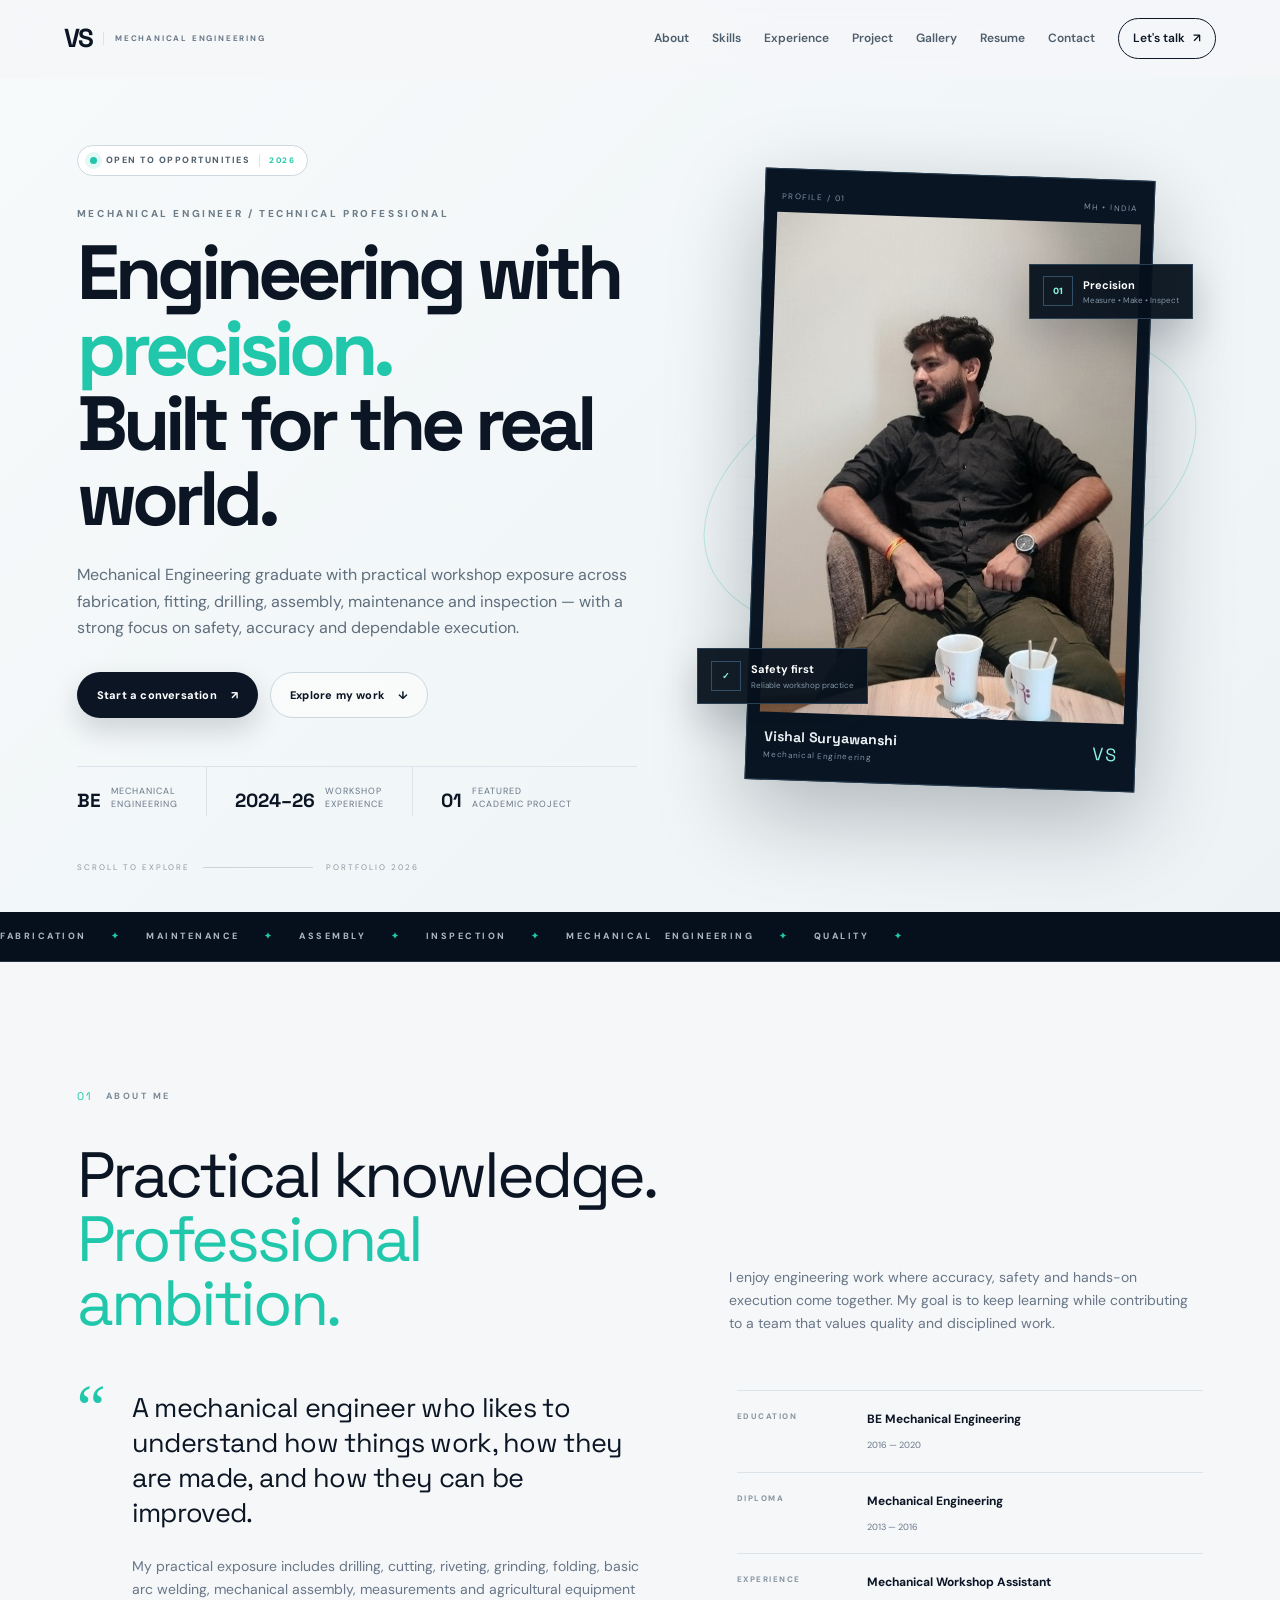
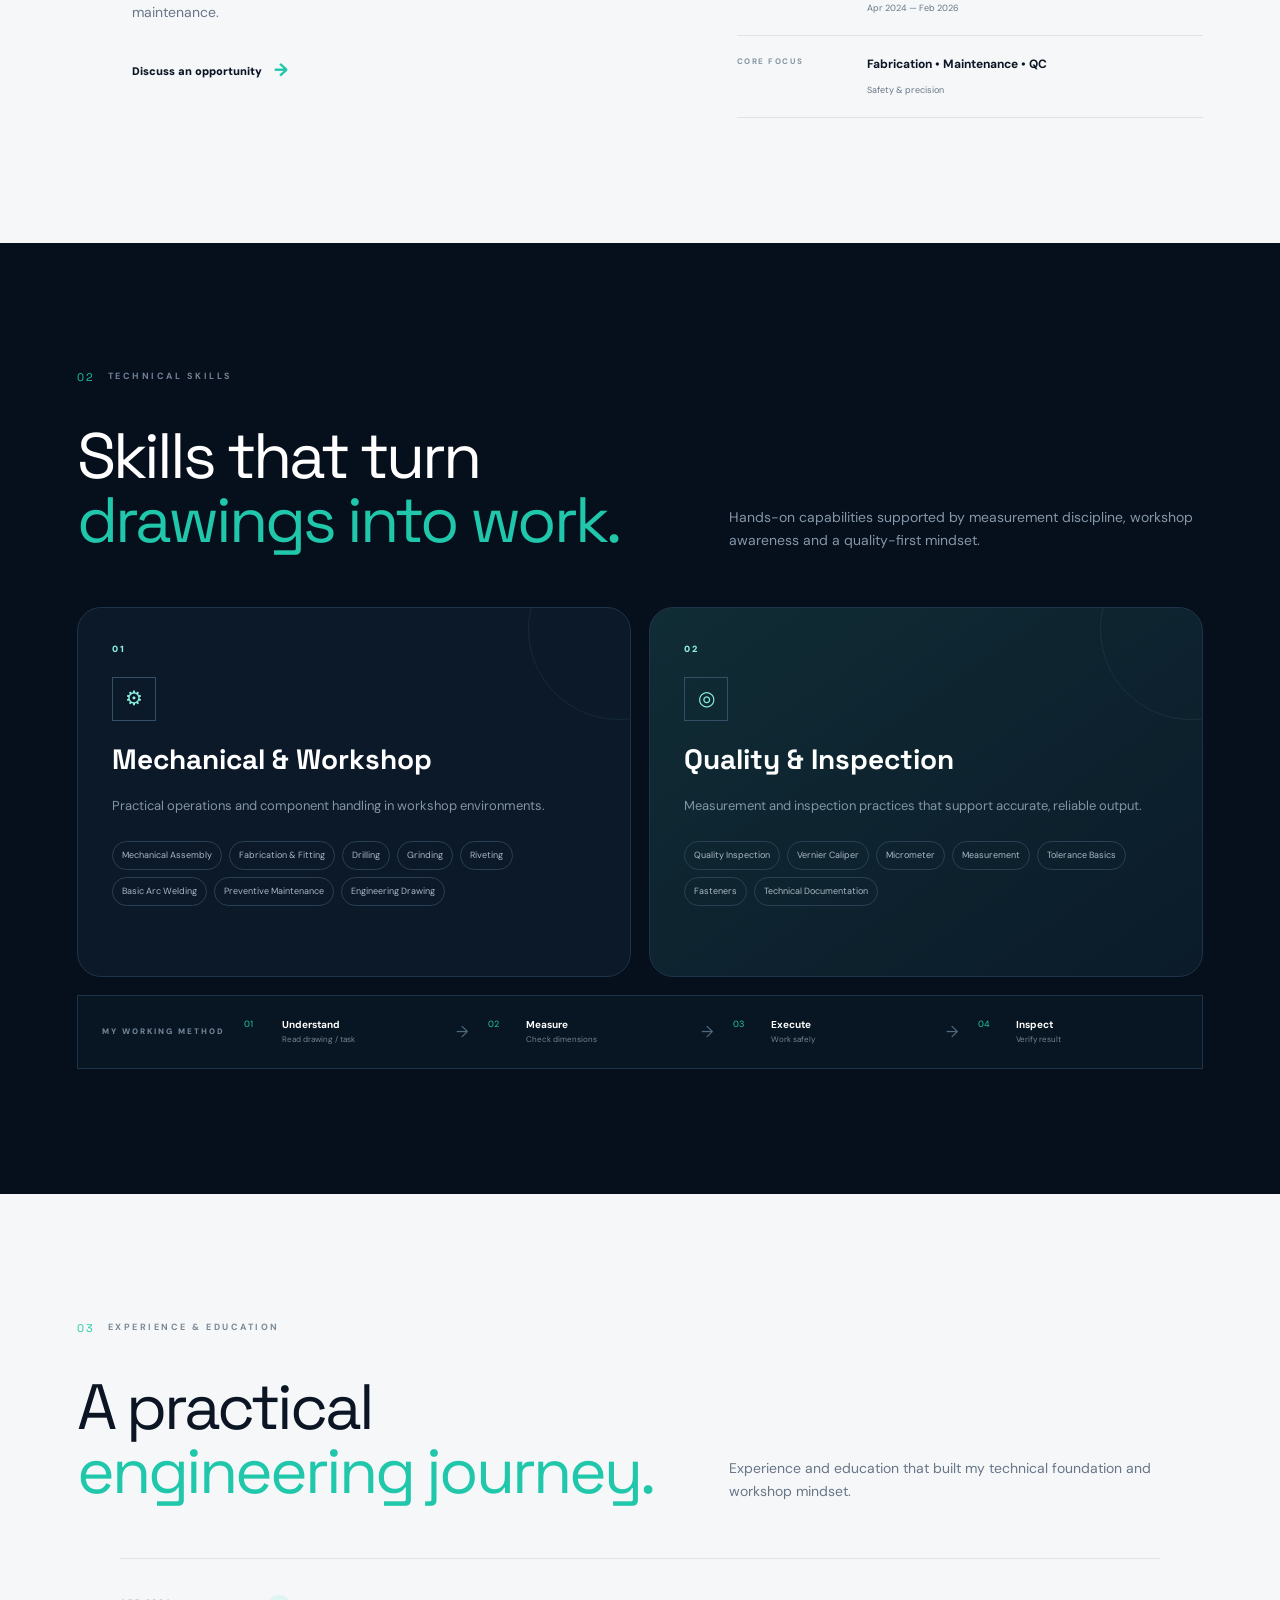
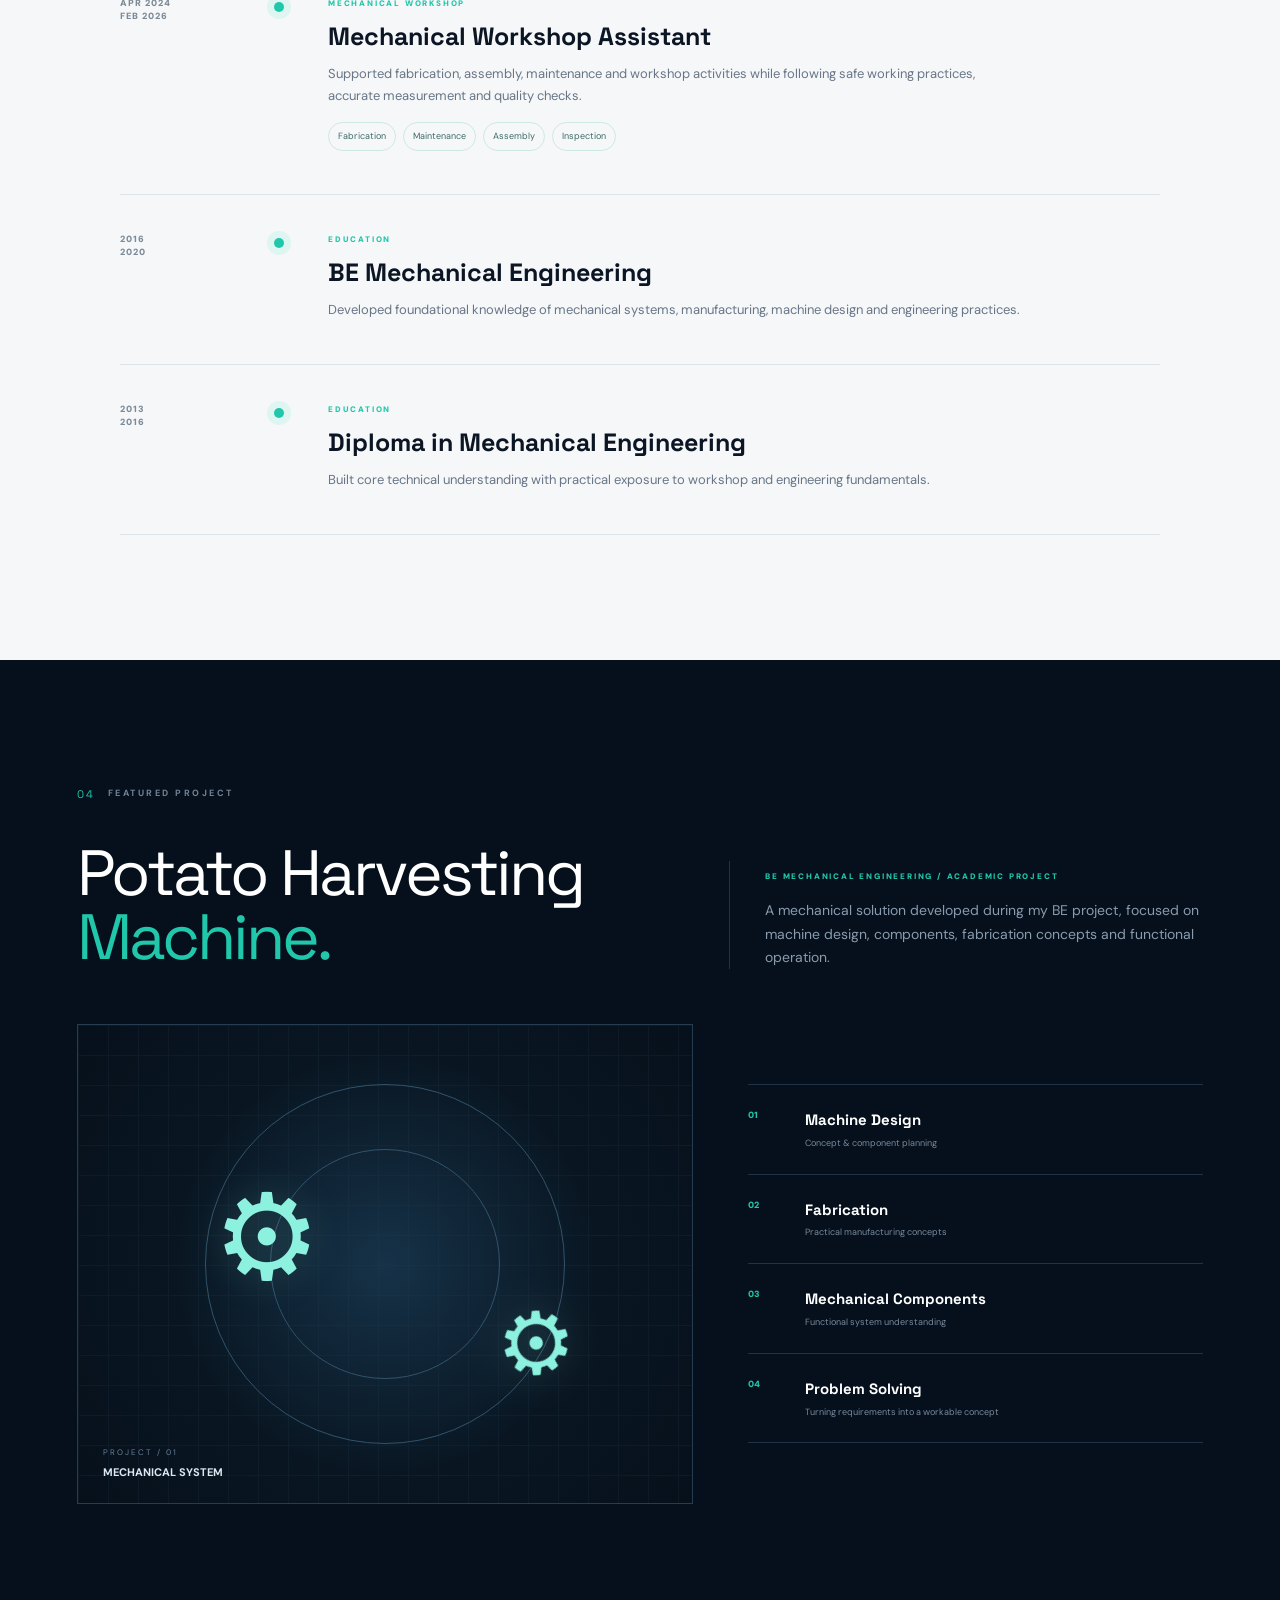
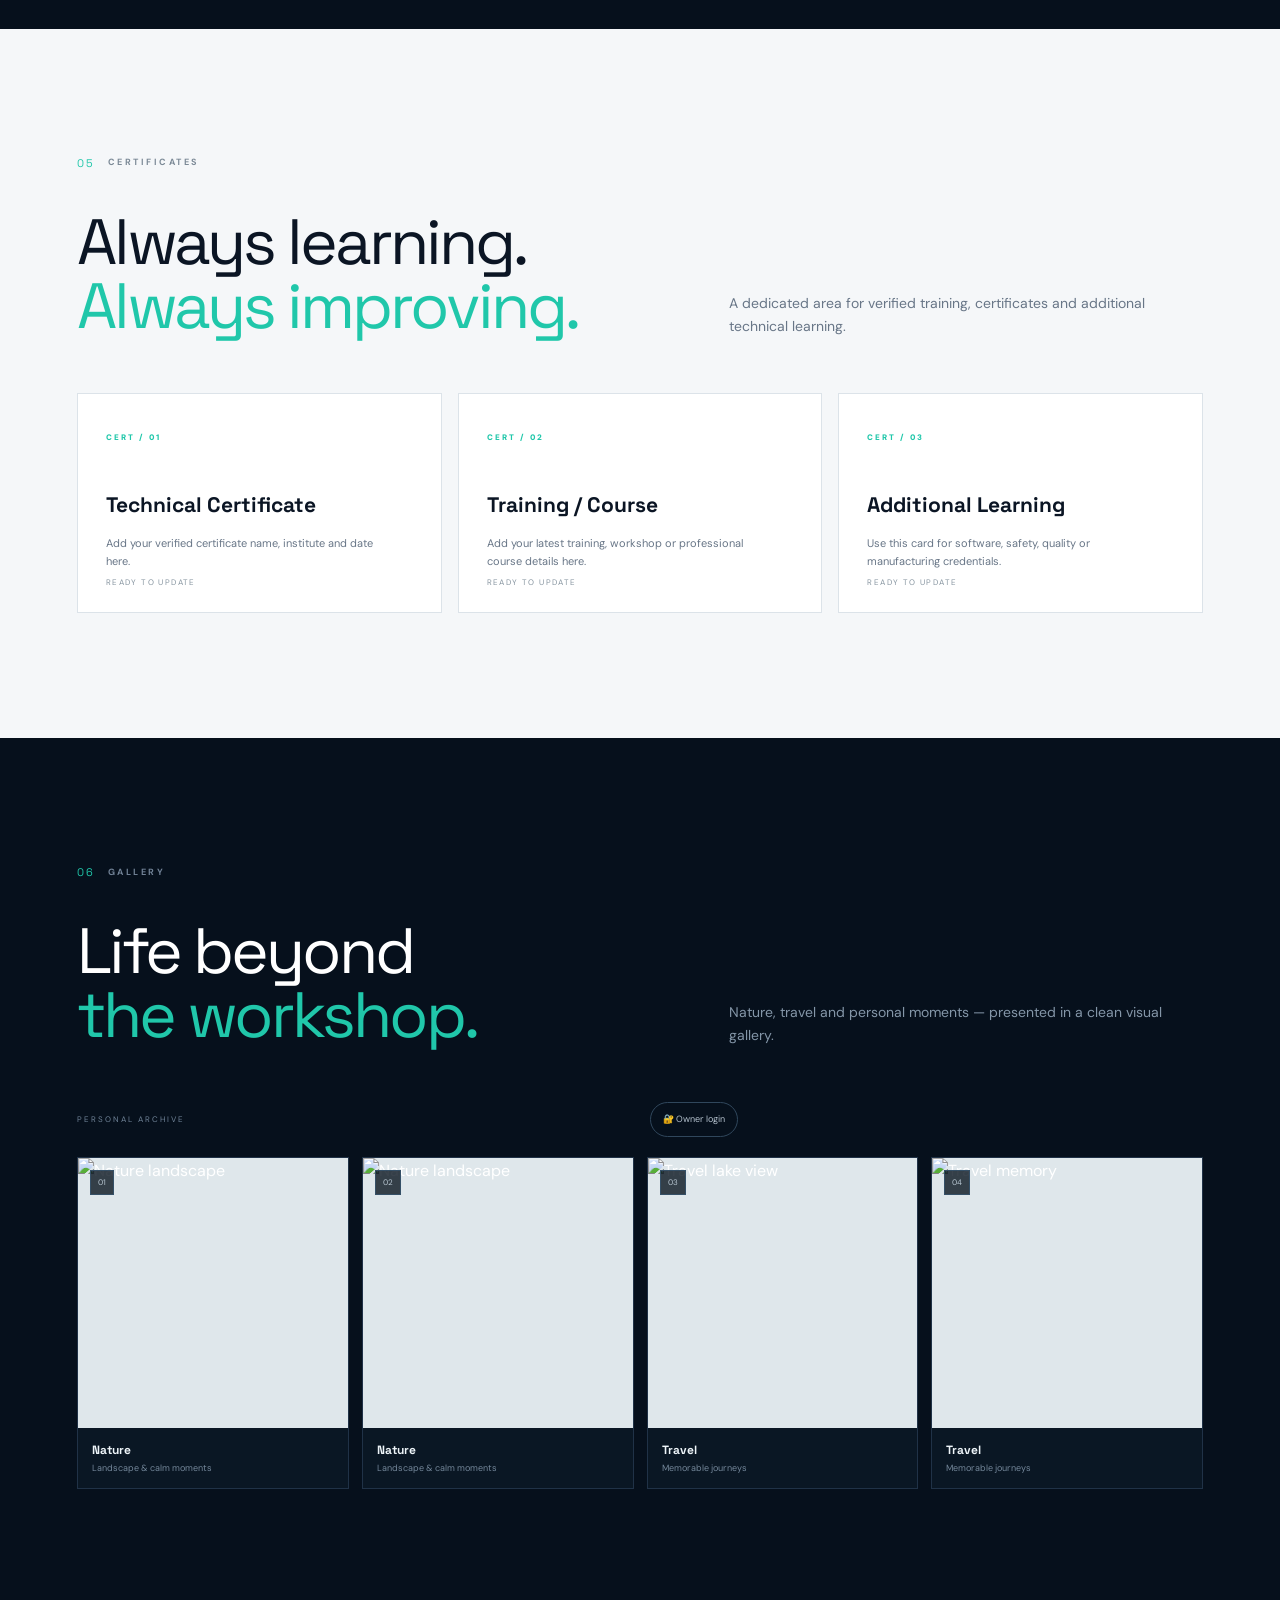
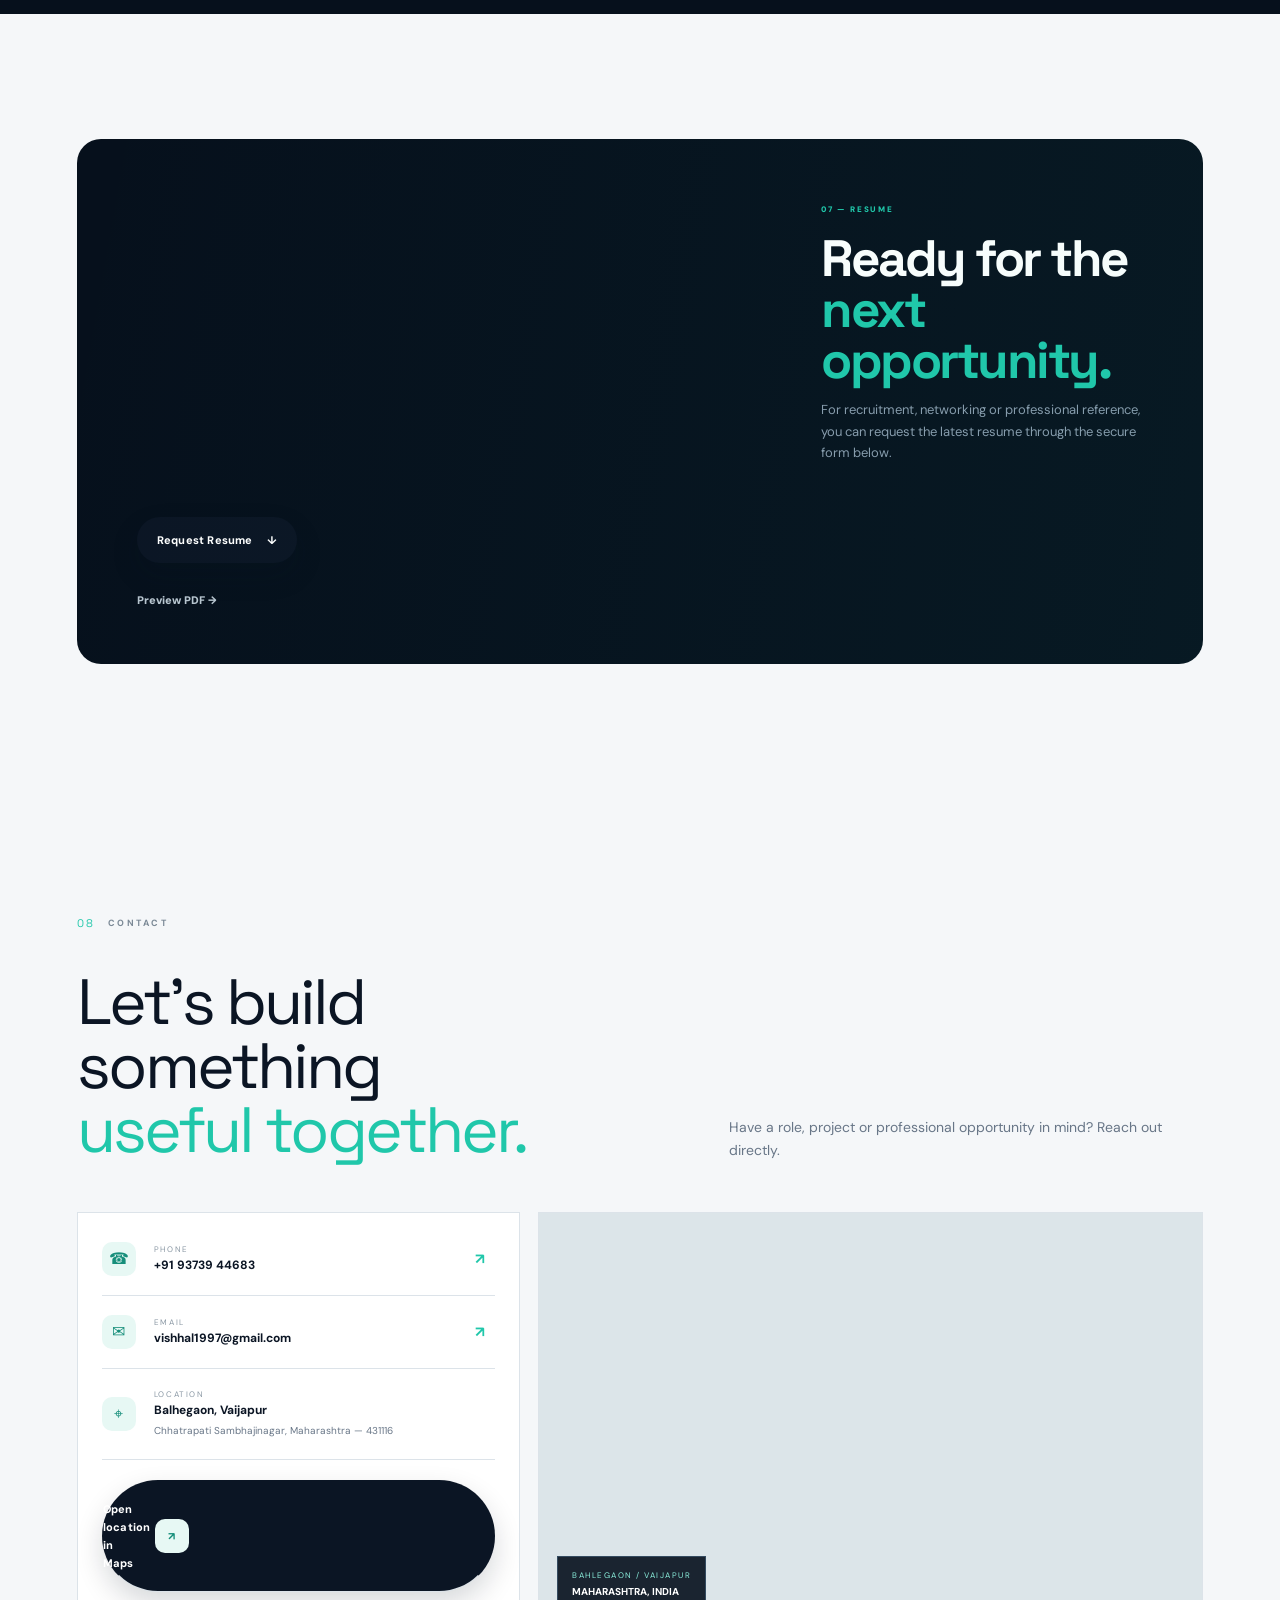
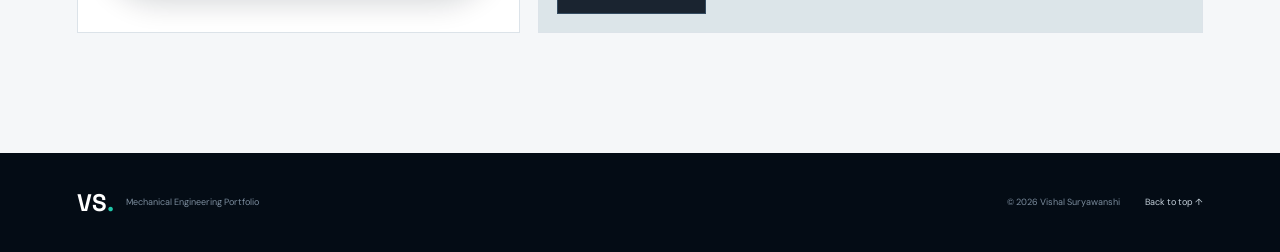
==== commit 338e7429: "Add files via upload" ====
--- a/index.html
+++ b/index.html
@@ -2,184 +2,134 @@
 <html lang="en">
 <head>
 <meta charset="utf-8">
-<meta name="viewport" content="width=device-width,initial-scale=1">
-<meta name="description" content="Vishal Suryawanshi — Mechanical Engineer portfolio, technical skills, projects, experience and contact.">
-<meta name="theme-color" content="#08111f">
-<title>Vishal Suryawanshi | Mechanical Engineer</title>
+<meta name="viewport" content="width=device-width, initial-scale=1">
+<meta name="theme-color" content="#07111f">
+<meta name="description" content="Vishal Suryawanshi — Mechanical Engineering portfolio featuring technical skills, workshop experience, project work and contact details.">
+<title>Vishal Suryawanshi | Mechanical Engineering Portfolio</title>
+<link rel="preconnect" href="https://fonts.googleapis.com">
+<link rel="preconnect" href="https://fonts.gstatic.com" crossorigin>
+<link href="https://fonts.googleapis.com/css2?family=DM+Sans:wght@400;500;600;700&family=Space+Grotesk:wght@400;500;600;700&display=swap" rel="stylesheet">
 <link rel="stylesheet" href="style.css">
 </head>
 <body>
-<div class="progress" id="progress"></div>
+<div class="scroll-progress" id="progress"></div>
+<div class="cursor-glow" id="cursorGlow"></div>
 
-<header class="site-header">
-  <a class="logo" href="#home" aria-label="Vishal Suryawanshi home"><span>V</span>S<span class="dot">.</span></a>
-  <button class="menu" aria-label="Open navigation" aria-expanded="false">☰</button>
-  <nav aria-label="Primary navigation">
-    <a href="#about">About</a><a href="#skills">Skills</a><a href="#experience">Experience</a>
-    <a href="#project">Project</a><a href="#gallery">Gallery</a><a href="#resume">Resume</a><a href="#contact">Contact</a>
+<header class="header" id="header">
+  <a class="brand" href="#home" aria-label="Vishal Suryawanshi home"><span>VS</span><small>MECHANICAL ENGINEERING</small></a>
+  <button class="menu-toggle" id="menuToggle" aria-label="Open menu" aria-expanded="false"><i></i><i></i></button>
+  <nav class="nav" id="nav" aria-label="Main navigation">
+    <a href="#about">About</a><a href="#skills">Skills</a><a href="#experience">Experience</a><a href="#project">Project</a><a href="#gallery">Gallery</a><a href="#resume">Resume</a><a href="#contact">Contact</a>
+    <a class="nav-cta" href="#contact">Let's talk <span>↗</span></a>
   </nav>
 </header>
 
 <main>
-<section id="home" class="hero">
-  <div class="hero-copy reveal">
-    <div class="eyebrow"><i></i> MECHANICAL ENGINEER • PORTFOLIO 2026</div>
-    <h1>Building practical solutions with <span>precision.</span></h1>
-    <p class="hero-lead">Mechanical Engineering professional with hands-on exposure to fabrication, maintenance, assembly, inspection and quality-focused workshop operations.</p>
-    <div class="hero-actions">
-      <a class="btn primary" href="#contact">Let's Connect <b>↗</b></a>
-      <a class="btn ghost" href="#project">View My Work</a>
+<section class="hero" id="home">
+  <div class="hero-grid">
+    <div class="hero-copy reveal">
+      <div class="availability"><span></span> OPEN TO OPPORTUNITIES <b>2026</b></div>
+      <p class="hero-kicker">MECHANICAL ENGINEER / TECHNICAL PROFESSIONAL</p>
+      <h1>Engineering with <em>precision.</em><br>Built for the real world.</h1>
+      <p class="hero-text">Mechanical Engineering graduate with practical workshop exposure across fabrication, fitting, drilling, assembly, maintenance and inspection — with a strong focus on safety, accuracy and dependable execution.</p>
+      <div class="hero-actions"><a class="btn btn-primary" href="#contact">Start a conversation <span>↗</span></a><a class="btn btn-outline" href="#project">Explore my work <span>↓</span></a></div>
+      <div class="hero-stats"><div><strong>BE</strong><span>Mechanical<br>Engineering</span></div><div><strong>2024–26</strong><span>Workshop<br>Experience</span></div><div><strong>01</strong><span>Featured<br>Academic Project</span></div></div>
     </div>
-    <div class="hero-meta">
-      <div><strong>BE</strong><span>Mechanical Engineering</span></div>
-      <div><strong>2020</strong><span>Graduated</span></div>
-      <div><strong>2024–26</strong><span>Workshop Experience</span></div>
+    <div class="hero-visual reveal">
+      <div class="visual-grid"></div><div class="visual-orbit orbit-a"></div><div class="visual-orbit orbit-b"></div>
+      <div class="portrait-card"><div class="portrait-top"><span>PROFILE / 01</span><span>MH • INDIA</span></div><img src="vishal-profile.jpg" alt="Vishal Suryawanshi portrait"><div class="portrait-bottom"><div><b>Vishal Suryawanshi</b><small>Mechanical Engineering</small></div><span class="portrait-mark">VS</span></div></div>
+      <div class="floating-chip chip-a"><span class="chip-icon">01</span><div><b>Precision</b><small>Measure • Make • Inspect</small></div></div>
+      <div class="floating-chip chip-b"><span class="chip-icon">✓</span><div><b>Safety first</b><small>Reliable workshop practice</small></div></div>
     </div>
   </div>
-  <div class="hero-visual reveal">
-    <div class="orb orb-one"></div><div class="orb orb-two"></div>
-    <div class="profile-wrap">
-      <div class="profile-ring"></div>
-      <img src="vishal-profile.jpg" alt="Portrait of Vishal Suryawanshi">
-      <div class="profile-badge"><span class="status-dot"></span> Open to opportunities</div>
-    </div>
-    <div class="floating-card fc-top"><span>⚙</span><div><b>Mechanical</b><small>Engineering</small></div></div>
-    <div class="floating-card fc-bottom"><span>✓</span><div><b>Quality First</b><small>Safety • Precision</small></div></div>
+  <div class="hero-bottom"><span>SCROLL TO EXPLORE</span><div class="scroll-line"></div><span>PORTFOLIO 2026</span></div>
+</section>
+
+<section class="marquee" aria-label="Core capabilities"><div>FABRICATION <b>✦</b> MAINTENANCE <b>✦</b> ASSEMBLY <b>✦</b> INSPECTION <b>✦</b> MECHANICAL ENGINEERING <b>✦</b> QUALITY <b>✦</b></div></section>
+
+<section class="section about" id="about">
+  <div class="section-label reveal"><span>01</span><b>ABOUT ME</b></div>
+  <div class="section-heading reveal"><p>Practical knowledge.<br><em>Professional ambition.</em></p><span>I enjoy engineering work where accuracy, safety and hands-on execution come together. My goal is to keep learning while contributing to a team that values quality and disciplined work.</span></div>
+  <div class="about-grid">
+    <div class="about-story reveal"><div class="quote-mark">“</div><p class="large">A mechanical engineer who likes to understand how things work, how they are made, and how they can be improved.</p><p>My practical exposure includes drilling, cutting, riveting, grinding, folding, basic arc welding, mechanical assembly, measurements and agricultural equipment maintenance.</p><a class="arrow-link" href="#contact">Discuss an opportunity <span>→</span></a></div>
+    <div class="info-panel reveal"><div class="info-row"><span>EDUCATION</span><b>BE Mechanical Engineering</b><small>2016 — 2020</small></div><div class="info-row"><span>DIPLOMA</span><b>Mechanical Engineering</b><small>2013 — 2016</small></div><div class="info-row"><span>EXPERIENCE</span><b>Mechanical Workshop Assistant</b><small>Apr 2024 — Feb 2026</small></div><div class="info-row"><span>CORE FOCUS</span><b>Fabrication • Maintenance • QC</b><small>Safety & precision</small></div></div>
   </div>
 </section>
 
-<section class="quick-strip">
-  <div><span class="q-icon">01</span><div><b>Fabrication</b><small>Fitting & workshop operations</small></div></div>
-  <div><span class="q-icon">02</span><div><b>Maintenance</b><small>Preventive & equipment care</small></div></div>
-  <div><span class="q-icon">03</span><div><b>Inspection</b><small>Measurement & quality checks</small></div></div>
-  <div><span class="q-icon">04</span><div><b>Assembly</b><small>Components & mechanical systems</small></div></div>
+<section class="section dark skills" id="skills">
+  <div class="section-label light reveal"><span>02</span><b>TECHNICAL SKILLS</b></div>
+  <div class="section-heading light reveal"><p>Skills that turn<br><em>drawings into work.</em></p><span>Hands-on capabilities supported by measurement discipline, workshop awareness and a quality-first mindset.</span></div>
+  <div class="skill-grid">
+    <article class="skill-card reveal"><div class="skill-no">01</div><div class="skill-icon">⚙</div><h3>Mechanical & Workshop</h3><p>Practical operations and component handling in workshop environments.</p><div class="tags"><span>Mechanical Assembly</span><span>Fabrication & Fitting</span><span>Drilling</span><span>Grinding</span><span>Riveting</span><span>Basic Arc Welding</span><span>Preventive Maintenance</span><span>Engineering Drawing</span></div></article>
+    <article class="skill-card featured reveal"><div class="skill-no">02</div><div class="skill-icon">◎</div><h3>Quality & Inspection</h3><p>Measurement and inspection practices that support accurate, reliable output.</p><div class="tags"><span>Quality Inspection</span><span>Vernier Caliper</span><span>Micrometer</span><span>Measurement</span><span>Tolerance Basics</span><span>Fasteners</span><span>Technical Documentation</span></div></article>
+  </div>
+  <div class="method-card reveal"><div class="method-title">MY WORKING METHOD</div><div class="method"><span>01</span><b>Understand</b><small>Read drawing / task</small></div><i>→</i><div class="method"><span>02</span><b>Measure</b><small>Check dimensions</small></div><i>→</i><div class="method"><span>03</span><b>Execute</b><small>Work safely</small></div><i>→</i><div class="method"><span>04</span><b>Inspect</b><small>Verify result</small></div></div>
 </section>
 
-<section id="about" class="section about">
-  <div class="section-head reveal"><span>01 — ABOUT ME</span><h2>Engineering is a journey.<br><em>I'm ready for the next step.</em></h2></div>
-  <div class="about-grid">
-    <div class="about-copy reveal">
-      <p class="large">I’m a Mechanical Engineering graduate with a Diploma and practical workshop experience. I enjoy hands-on engineering work where accuracy, safety and reliable execution matter.</p>
-      <p>My exposure includes drilling, cutting, riveting, grinding, folding, basic arc welding, mechanical assembly and agricultural equipment maintenance. I’m continuously improving my technical knowledge and looking for an opportunity where I can contribute, learn and grow.</p>
-      <a class="text-link" href="#contact">Discuss an opportunity <b>→</b></a>
-    </div>
-    <div class="facts reveal">
-      <div class="fact"><span>Education</span><strong>BE Mechanical Engineering</strong><small>2016 – 2020</small></div>
-      <div class="fact"><span>Diploma</span><strong>Mechanical Engineering</strong><small>2013 – 2016</small></div>
-      <div class="fact"><span>Experience</span><strong>Mechanical Workshop Assistant</strong><small>Apr 2024 – Feb 2026</small></div>
-      <div class="fact"><span>Focus</span><strong>Fabrication • Maintenance • QC</strong><small>Safety & precision</small></div>
-    </div>
+<section class="section experience" id="experience">
+  <div class="section-label reveal"><span>03</span><b>EXPERIENCE & EDUCATION</b></div>
+  <div class="section-heading reveal"><p>A practical<br><em>engineering journey.</em></p><span>Experience and education that built my technical foundation and workshop mindset.</span></div>
+  <div class="timeline reveal">
+    <article class="timeline-row"><div class="timeline-date">APR 2024<br>FEB 2026</div><div class="timeline-dot"></div><div class="timeline-content"><div class="eyebrow">MECHANICAL WORKSHOP</div><h3>Mechanical Workshop Assistant</h3><p>Supported fabrication, assembly, maintenance and workshop activities while following safe working practices, accurate measurement and quality checks.</p><div class="mini-tags"><span>Fabrication</span><span>Maintenance</span><span>Assembly</span><span>Inspection</span></div></div></article>
+    <article class="timeline-row"><div class="timeline-date">2016<br>2020</div><div class="timeline-dot"></div><div class="timeline-content"><div class="eyebrow">EDUCATION</div><h3>BE Mechanical Engineering</h3><p>Developed foundational knowledge of mechanical systems, manufacturing, machine design and engineering practices.</p></div></article>
+    <article class="timeline-row"><div class="timeline-date">2013<br>2016</div><div class="timeline-dot"></div><div class="timeline-content"><div class="eyebrow">EDUCATION</div><h3>Diploma in Mechanical Engineering</h3><p>Built core technical understanding with practical exposure to workshop and engineering fundamentals.</p></div></article>
   </div>
 </section>
 
-<section id="skills" class="section dark">
-  <div class="section-head reveal"><span>02 — SKILLS</span><h2>Technical skills that<br><em>make things work.</em></h2></div>
-  <div class="skills-grid">
-    <article class="skill-card reveal"><div class="card-number">01</div><h3>Mechanical</h3><p>Hands-on workshop and assembly capabilities.</p><div class="tags"><span>Mechanical Assembly</span><span>Fabrication & Fitting</span><span>Drilling</span><span>Grinding</span><span>Riveting</span><span>Basic Arc Welding</span><span>Preventive Maintenance</span><span>Engineering Drawing</span></div></article>
-    <article class="skill-card reveal"><div class="card-number">02</div><h3>Quality & Inspection</h3><p>Measurement and quality-focused technical practices.</p><div class="tags"><span>Quality Inspection</span><span>Vernier Caliper</span><span>Micrometer</span><span>Measurement</span><span>Tolerance Basics</span><span>Fasteners</span><span>Technical Documentation</span></div></article>
-  </div>
-  <div class="skill-note reveal"><span>✦</span><div><b>My approach</b><p>Understand the drawing → measure accurately → perform the operation safely → inspect the result.</p></div></div>
-</section>
-
-<section id="experience" class="section">
-  <div class="section-head reveal"><span>03 — EXPERIENCE</span><h2>Hands-on experience,<br><em>practical mindset.</em></h2></div>
-  <div class="timeline reveal">
-    <div class="timeline-item"><div class="timeline-year">04/2024 — 02/2026</div><div class="timeline-line"></div><div class="timeline-body"><span>MECHANICAL WORKSHOP</span><h3>Mechanical Workshop Assistant</h3><p>Supported fabrication, assembly, maintenance and workshop activities with attention to safe working practices, measurements and quality.</p><div class="mini-tags"><span>Fabrication</span><span>Maintenance</span><span>Assembly</span><span>Inspection</span></div></div></div>
-    <div class="timeline-item"><div class="timeline-year">2016 — 2020</div><div class="timeline-line"></div><div class="timeline-body"><span>EDUCATION</span><h3>BE Mechanical Engineering</h3><p>Developed foundational knowledge of mechanical systems, manufacturing, machine design and engineering practices.</p></div></div>
-    <div class="timeline-item"><div class="timeline-year">2013 — 2016</div><div class="timeline-line"></div><div class="timeline-body"><span>EDUCATION</span><h3>Diploma in Mechanical Engineering</h3><p>Built core technical understanding with practical exposure to workshop and engineering fundamentals.</p></div></div>
+<section class="section dark project" id="project">
+  <div class="section-label light reveal"><span>04</span><b>FEATURED PROJECT</b></div>
+  <div class="project-head reveal"><div><p>Potato Harvesting<br><em>Machine.</em></p></div><div><span class="project-badge">BE MECHANICAL ENGINEERING / ACADEMIC PROJECT</span><p>A mechanical solution developed during my BE project, focused on machine design, components, fabrication concepts and functional operation.</p></div></div>
+  <div class="project-layout reveal">
+    <div class="machine-visual"><div class="machine-grid"></div><div class="machine-circle c1"></div><div class="machine-circle c2"></div><div class="gear gear1">⚙</div><div class="gear gear2">⚙</div><div class="machine-caption"><span>PROJECT / 01</span><b>MECHANICAL SYSTEM</b></div></div>
+    <div class="project-points"><article><span>01</span><div><b>Machine Design</b><small>Concept & component planning</small></div></article><article><span>02</span><div><b>Fabrication</b><small>Practical manufacturing concepts</small></div></article><article><span>03</span><div><b>Mechanical Components</b><small>Functional system understanding</small></div></article><article><span>04</span><div><b>Problem Solving</b><small>Turning requirements into a workable concept</small></div></article></div>
   </div>
 </section>
 
-<section id="project" class="section project-section dark">
-  <div class="section-head reveal"><span>04 — FEATURED PROJECT</span><h2>Potato Harvesting<br><em>Machine.</em></h2></div>
-  <div class="project-grid reveal">
-    <div class="project-art"><div class="gear g1">⚙</div><div class="gear g2">⚙</div><div class="project-label">BE MECHANICAL<br><b>ACADEMIC PROJECT</b></div><div class="machine-line"></div></div>
-    <div class="project-copy"><p class="project-kicker">Mechanical Engineering • Academic Project</p><p>A mechanical solution developed during my BE Mechanical Engineering project, focused on machine design, mechanical components, fabrication concepts and functional operation.</p><div class="project-features"><div><span>01</span><b>Machine Design</b><small>Concept & component planning</small></div><div><span>02</span><b>Fabrication</b><small>Practical manufacturing concepts</small></div><div><span>03</span><b>Mechanical Components</b><small>Functional system understanding</small></div></div></div>
+<section class="section certificates" id="certificates">
+  <div class="section-label reveal"><span>05</span><b>CERTIFICATES</b></div>
+  <div class="section-heading reveal"><p>Always learning.<br><em>Always improving.</em></p><span>A dedicated area for verified training, certificates and additional technical learning.</span></div>
+  <div class="cert-grid"><article class="cert-card reveal"><span class="cert-number">CERT / 01</span><h3>Technical Certificate</h3><p>Add your verified certificate name, institute and date here.</p><span class="cert-status">READY TO UPDATE</span></article><article class="cert-card reveal"><span class="cert-number">CERT / 02</span><h3>Training / Course</h3><p>Add your latest training, workshop or professional course details here.</p><span class="cert-status">READY TO UPDATE</span></article><article class="cert-card reveal"><span class="cert-number">CERT / 03</span><h3>Additional Learning</h3><p>Use this card for software, safety, quality or manufacturing credentials.</p><span class="cert-status">READY TO UPDATE</span></article></div>
+</section>
+
+<section class="section dark gallery-section" id="gallery">
+  <div class="section-label light reveal"><span>06</span><b>GALLERY</b></div>
+  <div class="section-heading light reveal"><p>Life beyond<br><em>the workshop.</em></p><span>Nature, travel and personal moments — presented in a clean visual gallery.</span></div>
+  <div class="gallery-toolbar reveal"><span>PERSONAL ARCHIVE</span><div><button class="small-btn" id="ownerLoginBtn">🔐 Owner login</button><button class="small-btn primary-small" id="addPhotoBtn" hidden>＋ Add photo</button><button class="small-btn" id="logoutBtn" hidden>Logout</button></div><input id="photoInput" type="file" accept="image/jpeg,image/png,image/webp,image/gif" multiple hidden><b id="ownerStatus"></b></div>
+  <div class="gallery-grid" id="galleryGrid">
+    <article class="gallery-card reveal"><div class="gallery-image"><img src="nature_01.jpg" alt="Nature landscape" loading="lazy"><span>01</span></div><div><b>Nature</b><small>Landscape & calm moments</small></div></article>
+    <article class="gallery-card reveal"><div class="gallery-image"><img src="nature_02.jpg" alt="Nature landscape" loading="lazy"><span>02</span></div><div><b>Nature</b><small>Landscape & calm moments</small></div></article>
+    <article class="gallery-card reveal"><div class="gallery-image"><img src="travel_lake_01.jpg" alt="Travel lake view" loading="lazy"><span>03</span></div><div><b>Travel</b><small>Memorable journeys</small></div></article>
+    <article class="gallery-card reveal"><div class="gallery-image"><img src="travel_02.jpg" alt="Travel memory" loading="lazy"><span>04</span></div><div><b>Travel</b><small>Memorable journeys</small></div></article>
   </div>
 </section>
 
-<section id="certificates" class="section">
-  <div class="section-head reveal"><span>05 — CERTIFICATES</span><h2>Learning never<br><em>stops.</em></h2></div>
-  <p class="section-intro">This area is ready for your verified certificates and training records.</p>
-  <div class="cert-grid">
-    <article class="cert-card reveal"><div class="cert-icon">CERT</div><div><span>COMING SOON</span><h3>Certificate</h3><p>Add your certificate name and issue date here.</p></div></article>
-    <article class="cert-card reveal"><div class="cert-icon">TRN</div><div><span>COMING SOON</span><h3>Training Certificate</h3><p>Add your training or course details here.</p></div></article>
-  </div>
+<section class="section resume" id="resume">
+  <div class="resume-panel reveal"><div class="resume-orbit"></div><div><span class="eyebrow">07 — RESUME</span><h2>Ready for the<br><em>next opportunity.</em></h2><p>For recruitment, networking or professional reference, you can request the latest resume through the secure form below.</p></div><div class="resume-actions"><button class="btn btn-primary" id="openResumeForm">Request Resume <span>↓</span></button><a class="text-link" href="resume.pdf" target="_blank" rel="noopener">Preview PDF →</a></div></div>
+  <div class="resume-form-box" id="resumeFormBox" hidden><form action="https://formsubmit.co/vishhal1997@gmail.com" method="POST"><input type="hidden" name="_subject" value="Resume Request – Vishal Suryawanshi"><input type="hidden" name="_template" value="table"><input type="hidden" name="_next" value="https://suryawanshi1997.github.io/download.html"><label>Full name<input type="text" name="Name" placeholder="Your full name" required></label><label>Contact number<input type="tel" name="Contact Number" placeholder="+91 XXXXX XXXXX" required></label><label>Email<input type="email" name="email" placeholder="you@example.com" required></label><label>Purpose<select name="Reason" required><option value="" selected disabled>Select a purpose</option><option>Job opportunity / recruitment</option><option>Professional networking</option><option>College / academic purpose</option><option>General reference</option><option>Other</option></select></label><label>Message<textarea name="Message" rows="4" placeholder="Optional message"></textarea></label><label class="consent"><input type="checkbox" required> <span>I agree to share these details for resume/contact purposes.</span></label><button class="btn btn-primary" type="submit">Submit Request →</button><small>Your information is used to respond to this request.</small></form></div>
 </section>
 
-<section id="gallery" class="section dark">
-  <div class="section-head reveal"><span>06 — GALLERY</span><h2>Beyond engineering,<br><em>moments worth keeping.</em></h2></div>
-  <p class="section-intro">Nature, travel and personal memories.</p>
-  <div class="gallery-admin-bar">
-    <button id="ownerLoginBtn" class="btn ghost" type="button">🔐 Owner Login</button><button id="addPhotoBtn" class="btn primary" type="button" hidden>＋ Add Photo</button><button id="logoutBtn" class="btn ghost" type="button" hidden>Logout</button>
-    <input id="photoInput" type="file" accept="image/jpeg,image/png,image/webp,image/gif" multiple hidden><span id="ownerStatus" class="owner-status" aria-live="polite"></span>
-  </div>
-  <div class="gallery" id="galleryGrid">
-    <article class="gallery-card reveal"><div class="gallery-photo"><img src="nature_01.jpg" alt="Nature and landscape" loading="lazy"></div><div><b>Nature</b><small>Nature & landscapes</small></div></article>
-    <article class="gallery-card reveal"><div class="gallery-photo"><img src="nature_02.jpg" alt="Nature and landscape" loading="lazy"></div><div><b>Nature</b><small>Nature & landscapes</small></div></article>
-    <article class="gallery-card reveal"><div class="gallery-photo"><img src="travel_lake_01.jpg" alt="Travel lake view" loading="lazy"></div><div><b>Travel</b><small>Memorable journeys</small></div></article>
-    <article class="gallery-card reveal"><div class="gallery-photo"><img src="travel_02.jpg" alt="Travel memory" loading="lazy"></div><div><b>Travel</b><small>Memorable journeys</small></div></article>
-  </div>
-</section>
-
-<section id="resume" class="section resume-section">
-  <div class="resume-card reveal">
-    <div><span class="eyebrow">07 — RESUME</span><h2>Want to know more<br>about my <em>experience?</em></h2><p>Request my latest resume and get in touch for suitable mechanical engineering opportunities.</p></div>
-    <div><button id="openResumeForm" class="btn primary big" type="button">Download Resume <b>↓</b></button><a class="text-link light-link" href="resume.pdf" target="_blank">Preview PDF →</a></div>
-  </div>
-  <div id="resumeFormBox" class="resume-box" hidden>
-    <form action="https://formsubmit.co/vishhal1997@gmail.com" method="POST" class="resume-form">
-      <input type="hidden" name="_subject" value="New Resume Download Request – Vishal Portfolio"><input type="hidden" name="_template" value="table"><input type="hidden" name="_next" value="https://suryawanshi1997.github.io/download.html"><input type="hidden" name="_captcha" value="true">
-      <label>Name<input id="visitor-name" type="text" name="Name" placeholder="Your full name" required></label>
-      <label>Contact Number<input id="visitor-phone" type="tel" name="Contact Number" placeholder="+91 XXXXX XXXXX" pattern="[0-9+()\-\s]{10,18}" required></label>
-      <label>Email<input id="visitor-email" type="email" name="email" placeholder="you@example.com" required></label>
-      <label>Reason<select id="download-reason" name="Reason" required><option value="" selected disabled>Select a reason</option><option>Job opportunity / recruitment</option><option>Professional networking</option><option>College / academic purpose</option><option>General reference</option><option>Other</option></select></label>
-      <label>Message <small>(optional)</small><textarea id="visitor-message" name="Message" rows="4" placeholder="Optional message"></textarea></label>
-      <label class="consent"><input type="checkbox" name="Consent" value="I agree to share these details for resume/contact purposes." required><span>I agree to share these details for resume/contact purposes.</span></label>
-      <button type="submit" class="btn primary">Submit & Download Resume →</button><p class="form-note">Your details are used only to respond to this resume request.</p>
-    </form>
-  </div>
-</section>
-
-<section id="contact" class="section contact-section">
-  <div class="section-head reveal"><span>08 — CONTACT</span><h2>Let's build something<br><em>useful together.</em></h2></div>
-  <div class="contact-grid">
-    <div class="contact-details reveal">
-      <a class="contact-row" href="tel:+919373944683"><span>☎</span><div><small>PHONE</small><b>+91 93739 44683</b></div><strong>↗</strong></a>
-      <a class="contact-row" href="mailto:vishhal1997@gmail.com"><span>✉</span><div><small>EMAIL</small><b>vishhal1997@gmail.com</b></div><strong>↗</strong></a>
-      <div class="contact-row"><span>⌖</span><div><small>LOCATION</small><b>Balhegaon, Vaijapur</b><p>Chhatrapati Sambhajinagar, Maharashtra – 431116</p></div></div>
-      <a class="btn primary" href="https://www.google.com/maps/search/?api=1&query=20.13787,74.8987" target="_blank" rel="noopener">Get Directions →</a>
-    </div>
-    <div class="map-card reveal"><iframe src="https://www.google.com/maps?q=20.13787,74.8987&z=14&output=embed" title="Map showing Balhegaon, Vaijapur, Maharashtra" loading="lazy" referrerpolicy="no-referrer-when-downgrade" allowfullscreen></iframe></div>
-  </div>
+<section class="section contact" id="contact">
+  <div class="section-label reveal"><span>08</span><b>CONTACT</b></div>
+  <div class="contact-head reveal"><p>Let's build something<br><em>useful together.</em></p><span>Have a role, project or professional opportunity in mind? Reach out directly.</span></div>
+  <div class="contact-grid"><div class="contact-card reveal"><a href="tel:+919373944683"><span>☎</span><div><small>PHONE</small><b>+91 93739 44683</b></div><strong>↗</strong></a><a href="mailto:vishhal1997@gmail.com"><span>✉</span><div><small>EMAIL</small><b>vishhal1997@gmail.com</b></div><strong>↗</strong></a><div><span>⌖</span><div><small>LOCATION</small><b>Balhegaon, Vaijapur</b><p>Chhatrapati Sambhajinagar, Maharashtra — 431116</p></div></div><a class="btn btn-primary full" href="https://www.google.com/maps/search/?api=1&query=20.13787,74.8987" target="_blank" rel="noopener">Open location in Maps <span>↗</span></a></div><div class="map-card reveal"><iframe src="https://www.google.com/maps?q=20.13787,74.8987&z=14&output=embed" title="Balhegaon, Vaijapur, Maharashtra map" loading="lazy" referrerpolicy="no-referrer-when-downgrade" allowfullscreen></iframe><div class="map-overlay"><span>BAHLEGAON / VAIJAPUR</span><b>MAHARASHTRA, INDIA</b></div></div></div>
 </section>
 </main>
 
-<footer><div class="footer-brand"><a href="#home">VS<span>.</span></a><p>Mechanical Engineer • Personal Portfolio</p></div><div><span>© 2026 Vishal Suryawanshi</span><a href="#home">Back to top ↑</a></div></footer>
+<footer><div><a class="footer-brand" href="#home">VS<span>.</span></a><p>Mechanical Engineering Portfolio</p></div><div class="footer-right"><span>© 2026 Vishal Suryawanshi</span><a href="#home">Back to top ↑</a></div></footer>
 
 <script>
-const menu=document.querySelector('.menu'),nav=document.querySelector('nav');
-menu.addEventListener('click',()=>{const open=nav.classList.toggle('open');menu.setAttribute('aria-expanded',open)});
-document.querySelectorAll('nav a').forEach(a=>a.addEventListener('click',()=>{nav.classList.remove('open');menu.setAttribute('aria-expanded','false')}));
-window.addEventListener('scroll',()=>{const h=document.documentElement;document.getElementById('progress').style.width=(h.scrollTop/(h.scrollHeight-h.clientHeight)*100)+'%'},{passive:true});
-
-const observer=new IntersectionObserver(entries=>entries.forEach(e=>{if(e.isIntersecting)e.target.classList.add('visible')}),{threshold:.12});
-document.querySelectorAll('.reveal').forEach(el=>observer.observe(el));
-
-const openResumeForm=document.getElementById('openResumeForm'),resumeFormBox=document.getElementById('resumeFormBox');
-openResumeForm.addEventListener('click',()=>{resumeFormBox.hidden=false;openResumeForm.hidden=true;resumeFormBox.scrollIntoView({behavior:'smooth',block:'center'})});
-
-(function(){
- const loginBtn=document.getElementById('ownerLoginBtn'),addBtn=document.getElementById('addPhotoBtn'),logoutBtn=document.getElementById('logoutBtn'),input=document.getElementById('photoInput'),status=document.getElementById('ownerStatus'),grid=document.getElementById('galleryGrid');
- const OWNER_PASSWORD='Vishal@2026';
- function owner(on){loginBtn.hidden=on;addBtn.hidden=!on;logoutBtn.hidden=!on;document.querySelectorAll('.delete-photo').forEach(b=>b.hidden=!on);status.textContent=on?'Owner mode active.':''}
- function esc(s){return String(s).replace(/[&<>"']/g,c=>({'&':'&amp;','<':'&lt;','>':'&gt;','"':'&quot;',"'":'&#039;'}[c]))}
- function loadLocal(){const items=JSON.parse(localStorage.getItem('vishal_gallery')||'[]');items.forEach((p,i)=>{const card=document.createElement('article');card.className='gallery-card uploaded-gallery-card reveal visible';card.innerHTML=`<div class="gallery-photo"><img src="${p.data}" alt="${esc(p.title)}" loading="lazy"></div><div><b>${esc(p.category)}</b><small>${esc(p.title)}</small></div><button class="delete-photo" data-i="${i}" type="button">Delete</button>`;grid.appendChild(card)})}
- loginBtn.onclick=()=>{const p=prompt('Owner password:');if(p===OWNER_PASSWORD)owner(true);else if(p!==null)alert('Incorrect password.')};
- logoutBtn.onclick=()=>owner(false);addBtn.onclick=()=>input.click();
- input.onchange=()=>{const files=[...input.files];if(!files.length)return;let category=prompt('Category: Nature, Travel or Personal','Nature');if(!category)return;category=category.trim();if(!['Nature','Travel','Personal'].includes(category)){alert('Use Nature, Travel or Personal.');return}const stored=JSON.parse(localStorage.getItem('vishal_gallery')||'[]');let pending=files.length;files.forEach(file=>{if(!file.type.startsWith('image/')){pending--;return}const reader=new FileReader();reader.onload=()=>{stored.push({category,title:file.name,data:reader.result});pending--;if(pending<=0){localStorage.setItem('vishal_gallery',JSON.stringify(stored));location.reload()}};reader.readAsDataURL(file)});input.value=''};
- loadLocal();
-})();
+const header=document.getElementById('header'),nav=document.getElementById('nav'),menu=document.getElementById('menuToggle');
+menu.addEventListener('click',()=>{const open=nav.classList.toggle('open');menu.setAttribute('aria-expanded',open);document.body.classList.toggle('menu-open',open)});
+document.querySelectorAll('.nav a').forEach(a=>a.addEventListener('click',()=>{nav.classList.remove('open');menu.setAttribute('aria-expanded','false');document.body.classList.remove('menu-open')}));
+window.addEventListener('scroll',()=>{const d=document.documentElement;document.getElementById('progress').style.width=(d.scrollTop/(d.scrollHeight-d.clientHeight)*100)+'%';header.classList.toggle('scrolled',scrollY>20)},{passive:true});
+const observer=new IntersectionObserver(entries=>entries.forEach(e=>{if(e.isIntersecting)e.target.classList.add('visible')}),{threshold:.12});document.querySelectorAll('.reveal').forEach(x=>observer.observe(x));
+const glow=document.getElementById('cursorGlow');window.addEventListener('pointermove',e=>{if(innerWidth>900){glow.style.left=e.clientX+'px';glow.style.top=e.clientY+'px'}},{passive:true});
+const openResume=document.getElementById('openResumeForm'),resumeBox=document.getElementById('resumeFormBox');openResume.addEventListener('click',()=>{resumeBox.hidden=false;openResume.hidden=true;resumeBox.scrollIntoView({behavior:'smooth',block:'center'})});
+(function(){const login=document.getElementById('ownerLoginBtn'),add=document.getElementById('addPhotoBtn'),logout=document.getElementById('logoutBtn'),input=document.getElementById('photoInput'),status=document.getElementById('ownerStatus'),grid=document.getElementById('galleryGrid');const OWNER_PASSWORD='Vishal@2026';
+function owner(on){login.hidden=on;add.hidden=!on;logout.hidden=!on;document.querySelectorAll('.delete-photo').forEach(b=>b.hidden=!on);status.textContent=on?'Owner mode active':''}
+function esc(s){return String(s).replace(/[&<>"']/g,c=>({'&':'&amp;','<':'&lt;','>':'&gt;','"':'&quot;',"'":'&#039;'}[c]))}
+function load(){const items=JSON.parse(localStorage.getItem('vishal_gallery')||'[]');items.forEach((p,i)=>{const card=document.createElement('article');card.className='gallery-card uploaded reveal visible';card.innerHTML='<div class="gallery-image"><img src="'+p.data+'" alt="'+esc(p.title)+'"><span>+</span></div><div><b>'+esc(p.category)+'</b><small>'+esc(p.title)+'</small></div><button class="delete-photo" data-i="'+i+'" type="button">Delete</button>';grid.appendChild(card)})}
+login.onclick=()=>{const p=prompt('Owner password:');if(p===OWNER_PASSWORD)owner(true);else if(p!==null)alert('Incorrect password.')};logout.onclick=()=>owner(false);add.onclick=()=>input.click();input.onchange=()=>{const files=[...input.files];if(!files.length)return;let category=prompt('Category: Nature, Travel or Personal','Nature');if(!category)return;category=category.trim();if(!['Nature','Travel','Personal'].includes(category)){alert('Use Nature, Travel or Personal.');return}const stored=JSON.parse(localStorage.getItem('vishal_gallery')||'[]');let left=files.length;files.forEach(file=>{if(!file.type.startsWith('image/')){left--;return}const reader=new FileReader();reader.onload=()=>{stored.push({category,title:file.name,data:reader.result});left--;if(left<=0){localStorage.setItem('vishal_gallery',JSON.stringify(stored));location.reload()}};reader.readAsDataURL(file)});input.value=''};load()})();
 </script>
 </body>
-</html>+</html>
--- a/style.css
+++ b/style.css
@@ -1,12 +1,5 @@
-:root{--bg:#f5f7fb;--surface:#fff;--surface-2:#edf2f7;--text:#0c1724;--muted:#68788a;--line:#dce4ec;--accent:#0b8f83;--accent-2:#52d7c7;--dark:#08111f;--dark2:#0d1928;--darkline:#203246;--shadow:0 22px 60px rgba(9,24,39,.10)}
-*{box-sizing:border-box}html{scroll-behavior:smooth}body{margin:0;background:var(--bg);color:var(--text);font-family:Inter,ui-sans-serif,system-ui,-apple-system,BlinkMacSystemFont,"Segoe UI",Roboto,Arial,sans-serif;line-height:1.65;overflow-x:hidden}a{color:inherit}button,input,select,textarea{font:inherit}.progress{position:fixed;left:0;top:0;height:3px;width:0;background:var(--accent-2);z-index:1000;box-shadow:0 0 14px var(--accent-2)}
-.site-header{position:sticky;top:0;z-index:50;height:76px;display:flex;align-items:center;justify-content:space-between;padding:0 6.5%;background:rgba(245,247,251,.82);backdrop-filter:blur(18px);border-bottom:1px solid rgba(220,228,236,.8)}.logo{font-size:25px;font-weight:950;letter-spacing:-2px;text-decoration:none}.logo span:first-child{color:var(--accent)}.logo .dot{color:var(--accent);letter-spacing:0}.site-header nav{display:flex;align-items:center;gap:25px}.site-header nav a{text-decoration:none;font-size:13px;font-weight:700;color:var(--muted);transition:.2s}.site-header nav a:hover{color:var(--accent)}.menu{display:none;border:0;background:none;color:var(--text);font-size:27px}
-.hero{min-height:calc(100vh - 76px);display:grid;grid-template-columns:1.08fr .92fr;align-items:center;gap:50px;padding:70px 8% 85px;position:relative;overflow:hidden;background:radial-gradient(circle at 75% 45%,#dff8f3 0,transparent 32%),linear-gradient(135deg,#f7fafc,#edf3f7)}.hero:before{content:"";position:absolute;width:540px;height:540px;border:1px solid rgba(11,143,131,.12);border-radius:50%;right:-210px;top:-170px}.eyebrow{font-size:11px;letter-spacing:2px;font-weight:900;color:var(--accent);display:flex;gap:9px;align-items:center}.eyebrow i{display:inline-block;width:28px;height:2px;background:var(--accent)}.hero h1{font-size:clamp(48px,6.2vw,86px);line-height:.98;letter-spacing:-4px;max-width:850px;margin:20px 0 25px}.hero h1 span,em{font-style:normal;color:var(--accent)}.hero-lead{font-size:18px;line-height:1.75;color:var(--muted);max-width:680px}.hero-actions{display:flex;flex-wrap:wrap;gap:8px;margin:30px 0}.btn{display:inline-flex;align-items:center;justify-content:center;gap:13px;border-radius:12px;padding:13px 19px;text-decoration:none;font-weight:850;font-size:13px;border:1px solid transparent;cursor:pointer;transition:.25s}.btn b{font-size:16px}.btn.primary{background:var(--accent);color:white;border-color:var(--accent);box-shadow:0 12px 25px rgba(11,143,131,.22)}.btn.primary:hover{transform:translateY(-2px);box-shadow:0 16px 30px rgba(11,143,131,.28)}.btn.ghost{background:transparent;color:var(--text);border-color:var(--line)}.btn.ghost:hover{border-color:var(--accent);color:var(--accent);transform:translateY(-2px)}.btn.big{padding:17px 24px;font-size:14px}.hero-meta{display:flex;gap:30px;margin-top:42px}.hero-meta div{border-left:2px solid var(--accent);padding-left:13px}.hero-meta strong,.hero-meta span{display:block}.hero-meta strong{font-size:18px}.hero-meta span{font-size:11px;color:var(--muted);margin-top:2px}.hero-visual{min-height:540px;position:relative;display:grid;place-items:center}.profile-wrap{position:relative;width:min(390px,80vw);height:min(500px,102vw);display:grid;place-items:center;z-index:2}.profile-wrap img{width:82%;height:88%;object-fit:cover;object-position:center top;border-radius:180px 180px 30px 30px;filter:saturate(.9);box-shadow:0 30px 70px rgba(7,25,43,.22);position:relative;z-index:2}.profile-ring{position:absolute;width:95%;height:93%;border:1px solid rgba(11,143,131,.55);border-radius:190px 190px 35px 35px;transform:rotate(5deg)}.profile-wrap:after{content:"";position:absolute;width:94%;height:94%;border:1px dashed rgba(11,143,131,.35);border-radius:190px 190px 35px 35px;transform:rotate(-6deg)}.profile-badge{position:absolute;z-index:5;bottom:25px;left:2%;background:rgba(255,255,255,.9);backdrop-filter:blur(12px);border:1px solid white;padding:10px 14px;border-radius:30px;box-shadow:var(--shadow);font-size:11px;font-weight:800}.status-dot{display:inline-block;width:8px;height:8px;border-radius:50%;background:#22b573;margin-right:7px;box-shadow:0 0 0 4px #dff7eb}.floating-card{position:absolute;z-index:6;display:flex;gap:10px;align-items:center;background:rgba(255,255,255,.88);backdrop-filter:blur(14px);border:1px solid rgba(255,255,255,.9);border-radius:15px;padding:12px 15px;box-shadow:var(--shadow);font-size:12px}.floating-card span{width:36px;height:36px;border-radius:10px;background:#e5f8f4;display:grid;place-items:center;color:var(--accent);font-size:20px}.floating-card b,.floating-card small{display:block}.floating-card small{color:var(--muted);font-size:10px}.fc-top{top:65px;right:1%}.fc-bottom{bottom:65px;left:0}.orb{position:absolute;border-radius:50%;filter:blur(1px)}.orb-one{width:90px;height:90px;background:#c9f1eb;right:10%;top:8%}.orb-two{width:28px;height:28px;background:var(--accent-2);left:10%;bottom:14%}
-.quick-strip{display:grid;grid-template-columns:repeat(4,1fr);border-top:1px solid var(--line);border-bottom:1px solid var(--line);background:var(--surface)}.quick-strip>div{padding:25px 7%;display:flex;gap:14px;align-items:center;border-right:1px solid var(--line)}.quick-strip>div:last-child{border:0}.q-icon{font-size:11px;color:var(--accent);font-weight:900}.quick-strip b,.quick-strip small{display:block}.quick-strip b{font-size:13px}.quick-strip small{font-size:10px;color:var(--muted)}
-.section{padding:105px 8%;scroll-margin-top:76px}.section-head>span{font-size:11px;letter-spacing:2px;color:var(--accent);font-weight:900}.section-head h2{font-size:clamp(37px,4.7vw,62px);line-height:1.03;letter-spacing:-2.5px;margin:13px 0 42px}.section-intro{color:var(--muted);max-width:650px}.about-grid{display:grid;grid-template-columns:1.15fr .85fr;gap:80px}.about-copy p{color:var(--muted);font-size:16px}.about-copy .large{font-size:21px;color:var(--text);line-height:1.7}.text-link{display:inline-flex;gap:12px;color:var(--accent);font-size:13px;font-weight:850;text-decoration:none;margin-top:15px}.text-link b{transition:.2s}.text-link:hover b{transform:translateX(4px)}.facts{display:grid;gap:10px}.fact{padding:19px 20px;border:1px solid var(--line);border-radius:14px;background:var(--surface);box-shadow:0 8px 30px rgba(12,25,38,.035)}.fact span,.fact small{display:block;color:var(--muted);font-size:10px;text-transform:uppercase;letter-spacing:1px}.fact strong{display:block;font-size:15px;margin:5px 0}.dark{background:var(--dark);color:#f0f5fa}.dark .section-head h2,.dark .section-intro{color:#f0f5fa}.dark .section-head h2 em{color:var(--accent-2)}.skills-grid{display:grid;grid-template-columns:repeat(2,1fr);gap:18px}.skill-card{position:relative;background:var(--dark2);border:1px solid var(--darkline);border-radius:20px;padding:30px}.skill-card h3{font-size:25px;margin:10px 0 5px}.skill-card p{color:#8797a8;font-size:13px}.card-number{font-size:10px;color:var(--accent-2);font-weight:900;letter-spacing:2px}.tags{display:flex;flex-wrap:wrap;gap:8px;margin-top:22px}.tags span,.mini-tags span{border:1px solid #2a4055;border-radius:30px;padding:7px 10px;font-size:11px;color:#a9b8c6}.skill-note{display:flex;gap:16px;align-items:center;margin-top:18px;padding:20px 23px;border:1px solid var(--darkline);border-radius:15px;background:#0b1725}.skill-note>span{font-size:25px;color:var(--accent-2)}.skill-note b{font-size:13px}.skill-note p{margin:2px 0 0;color:#8797a8;font-size:12px}.timeline{max-width:980px}.timeline-item{display:grid;grid-template-columns:150px 25px 1fr;gap:20px;min-height:150px}.timeline-year{font-size:11px;font-weight:900;color:var(--accent);padding-top:5px}.timeline-line{position:relative;border-left:1px solid var(--line)}.timeline-line:before{content:"";position:absolute;left:-5px;top:5px;width:9px;height:9px;border-radius:50%;background:var(--accent);box-shadow:0 0 0 5px #e1f4f1}.timeline-body{padding-bottom:45px}.timeline-body>span{font-size:10px;color:var(--muted);letter-spacing:1.5px;font-weight:900}.timeline-body h3{font-size:24px;margin:6px 0}.timeline-body p{color:var(--muted);max-width:700px;margin:0}.mini-tags{display:flex;gap:7px;flex-wrap:wrap;margin-top:15px}.mini-tags span{color:var(--accent);border-color:#cde7e3}
-.project-section{background:linear-gradient(120deg,#07101d,#0c1a2a)}.project-grid{display:grid;grid-template-columns:1fr 1fr;gap:70px;align-items:center}.project-art{height:430px;border:1px solid #274058;border-radius:24px;background:radial-gradient(circle at 50% 45%,#183249,#0a1422 60%);position:relative;overflow:hidden;display:grid;place-items:center}.project-art:before,.project-art:after{content:"";position:absolute;border:1px solid #27445d;border-radius:50%}.project-art:before{width:330px;height:330px}.project-art:after{width:220px;height:220px}.gear{position:absolute;color:var(--accent-2);font-size:115px;opacity:.75;line-height:1}.g1{left:19%;top:29%}.g2{right:17%;bottom:24%;font-size:85px;transform:rotate(35deg)}.project-label{z-index:2;text-align:center;color:#8194a8;font-size:10px;letter-spacing:2px}.project-label b{color:#edf5fa;font-size:14px}.machine-line{position:absolute;width:68%;height:2px;background:var(--accent-2);box-shadow:0 0 25px var(--accent-2);opacity:.55}.project-kicker{color:var(--accent-2);font-size:11px;font-weight:900;letter-spacing:1px}.project-copy>p:not(.project-kicker){color:#98a9ba;font-size:16px}.project-features{display:grid;gap:12px;margin-top:28px}.project-features>div{display:grid;grid-template-columns:34px 1fr;column-gap:10px;align-items:center;padding:13px 0;border-top:1px solid #203246}.project-features span{grid-row:span 2;color:var(--accent-2);font-size:10px}.project-features b{font-size:13px}.project-features small{color:#73869a;font-size:10px}.cert-grid{display:grid;grid-template-columns:repeat(2,1fr);gap:18px;margin-top:25px}.cert-card{display:flex;gap:18px;padding:24px;border:1px solid var(--line);border-radius:18px;background:var(--surface);align-items:center}.cert-icon{min-width:68px;height:68px;border-radius:15px;background:#e7f7f4;color:var(--accent);display:grid;place-items:center;font-size:11px;font-weight:950}.cert-card span{font-size:10px;color:var(--accent);font-weight:900;letter-spacing:1px}.cert-card h3{margin:4px 0;font-size:18px}.cert-card p{margin:0;color:var(--muted);font-size:12px}.gallery-admin-bar{display:flex;gap:9px;align-items:center;flex-wrap:wrap;margin:25px 0}.owner-status{font-size:11px;color:var(--accent-2)}.gallery{display:grid;grid-template-columns:repeat(4,1fr);gap:15px}.gallery-card{position:relative;overflow:hidden;border:1px solid var(--darkline);border-radius:18px;background:#0d1927}.gallery-photo{aspect-ratio:1/1;overflow:hidden}.gallery-photo img{width:100%;height:100%;object-fit:cover;display:block;transition:.55s}.gallery-card:hover img{transform:scale(1.06)}.gallery-card>div:last-of-type{padding:14px 15px}.gallery-card b,.gallery-card small{display:block}.gallery-card b{font-size:13px}.gallery-card small{font-size:10px;color:#8092a5;margin-top:2px}.delete-photo{display:none;position:absolute;right:10px;top:10px;background:#111;color:white;border:1px solid #536679;border-radius:8px;padding:7px 9px;cursor:pointer}.resume-section{padding-top:80px;padding-bottom:80px}.resume-card{display:flex;justify-content:space-between;align-items:center;gap:35px;background:var(--dark);color:#fff;border-radius:25px;padding:55px 6%;overflow:hidden;position:relative}.resume-card:after{content:"";position:absolute;width:340px;height:340px;border:1px solid #284158;border-radius:50%;right:-100px;top:-150px}.resume-card h2{font-size:clamp(32px,4vw,52px);line-height:1.03;letter-spacing:-2px;margin:12px 0}.resume-card p{color:#94a5b6;max-width:620px}.resume-card .btn{position:relative;z-index:2}.light-link{display:block}.resume-box{max-width:760px;margin:25px auto 0;padding:28px;border:1px solid var(--line);border-radius:20px;background:var(--surface);box-shadow:var(--shadow)}.resume-form{display:grid;gap:13px}.resume-form label{font-size:11px;font-weight:800}.resume-form input,.resume-form select,.resume-form textarea{display:block;width:100%;margin-top:6px;background:var(--bg);color:var(--text);border:1px solid var(--line);border-radius:10px;padding:12px;outline:0}.resume-form input:focus,.resume-form select:focus,.resume-form textarea:focus{border-color:var(--accent)}.resume-form small,.form-note{color:var(--muted)}.consent{display:flex!important;gap:9px;align-items:flex-start}.consent input{width:auto!important;margin-top:4px}.form-note{font-size:10px}.contact-grid{display:grid;grid-template-columns:.85fr 1.15fr;gap:25px}.contact-details{border:1px solid var(--line);border-radius:20px;padding:18px 24px;background:var(--surface)}.contact-row{display:grid;grid-template-columns:38px 1fr 20px;gap:10px;align-items:center;text-decoration:none;padding:18px 0;border-bottom:1px solid var(--line)}.contact-row>span{width:34px;height:34px;border-radius:10px;background:#e8f7f4;color:var(--accent);display:grid;place-items:center}.contact-row small{display:block;color:var(--muted);font-size:9px;letter-spacing:1px}.contact-row b{font-size:13px}.contact-row p{margin:2px 0 0;color:var(--muted);font-size:11px}.contact-row>strong{color:var(--accent);font-size:14px}.contact-details>.btn{margin-top:20px}.map-card{min-height:420px;border-radius:20px;overflow:hidden;border:1px solid var(--line);background:var(--surface);box-shadow:var(--shadow)}.map-card iframe{width:100%;height:100%;min-height:420px;border:0}footer{display:flex;justify-content:space-between;align-items:center;gap:25px;padding:32px 8%;background:#06101c;color:#8193a5;font-size:11px}footer a{text-decoration:none;color:#d8e2eb}.footer-brand>a{font-size:25px;font-weight:950;color:#fff;text-decoration:none}.footer-brand>a span{color:var(--accent-2)}.footer-brand p{margin:3px 0}.footer-brand+div{display:flex;gap:25px;align-items:center}
-.reveal{opacity:0;transform:translateY(20px);transition:opacity .7s ease,transform .7s ease}.reveal.visible{opacity:1;transform:none}[hidden]{display:none!important}
-@media(max-width:950px){.site-header nav{gap:14px}.hero{grid-template-columns:1fr;padding-left:7%;padding-right:7%}.hero-visual{min-height:480px}.about-grid,.project-grid,.contact-grid{grid-template-columns:1fr}.skills-grid,.cert-grid{grid-template-columns:1fr}.gallery{grid-template-columns:repeat(2,1fr)}.quick-strip{grid-template-columns:repeat(2,1fr)}.quick-strip>div:nth-child(2){border-right:0}.quick-strip>div:nth-child(-n+2){border-bottom:1px solid var(--line)}.resume-card{align-items:flex-start;flex-direction:column}}
-@media(max-width:720px){.site-header{height:68px;padding:0 6%}.site-header nav{display:none;position:absolute;top:68px;left:0;right:0;background:rgba(245,247,251,.97);backdrop-filter:blur(15px);padding:18px 7%;border-bottom:1px solid var(--line);flex-direction:column;align-items:flex-start}.site-header nav.open{display:flex}.menu{display:block}.hero{min-height:auto;padding-top:55px}.hero h1{font-size:50px;letter-spacing:-2.8px}.hero-meta{gap:16px;flex-wrap:wrap}.hero-visual{min-height:430px}.profile-wrap{height:420px}.fc-top{right:0;top:30px}.fc-bottom{left:0;bottom:30px}.section{padding:75px 6%}.section-head h2{margin-bottom:30px}.timeline-item{grid-template-columns:100px 18px 1fr;gap:10px}.timeline-body h3{font-size:20px}.project-art{height:350px}.gallery{grid-template-columns:1fr 1fr}.resume-card{padding:35px 28px}.contact-details{padding:10px 18px}footer{flex-direction:column;align-items:flex-start}}
-@media(max-width:480px){.hero h1{font-size:43px}.hero-lead{font-size:16px}.hero-meta div{min-width:105px}.quick-strip{grid-template-columns:1fr}.quick-strip>div{border-right:0!important;border-bottom:1px solid var(--line)}.quick-strip>div:last-child{border-bottom:0}.gallery{grid-template-columns:1fr}.timeline-item{grid-template-columns:1fr;gap:4px}.timeline-line{display:none}.timeline-body{padding-bottom:30px}.timeline-year{padding-top:0}.project-art{height:300px}.project-features{margin-top:20px}.footer-brand+div{flex-direction:column;align-items:flex-start;gap:8px}}
-@media(prefers-reduced-motion:reduce){*{scroll-behavior:auto!important;transition:none!important}.reveal{opacity:1;transform:none}}
+:root{--bg:#f5f7f9;--paper:#fff;--ink:#0b1524;--muted:#687687;--line:#dce3e9;--dark:#06101c;--dark2:#0b1928;--darkline:#203247;--a:#20c7aa;--a2:#8cf1de;--shadow:0 24px 70px rgba(5,20,35,.09);--radius:24px;--max:1240px}*{box-sizing:border-box}html{scroll-behavior:smooth}body{margin:0;background:var(--bg);color:var(--ink);font-family:'DM Sans',sans-serif;line-height:1.65}body.menu-open{overflow:hidden}a{color:inherit}button,input,select,textarea{font:inherit}.scroll-progress{position:fixed;left:0;top:0;width:0;height:3px;background:linear-gradient(90deg,var(--a),#78f5dd);z-index:1000}.cursor-glow{position:fixed;width:280px;height:280px;border-radius:50%;pointer-events:none;background:radial-gradient(circle,rgba(32,199,170,.08),transparent 65%);transform:translate(-50%,-50%);z-index:-1}.header{position:fixed;top:0;left:0;right:0;height:78px;z-index:100;background:rgba(245,247,249,.78);backdrop-filter:blur(18px);border-bottom:1px solid transparent;display:flex;align-items:center;justify-content:space-between;padding:0 max(5vw,30px);transition:.3s}.header.scrolled{border-color:var(--line);box-shadow:0 10px 30px rgba(7,18,30,.05)}.brand{text-decoration:none;display:flex;align-items:center;gap:11px}.brand>span{font-family:'Space Grotesk';font-size:26px;font-weight:700;letter-spacing:-2px}.brand small{font-size:8px;letter-spacing:1.8px;color:var(--muted);font-weight:700;border-left:1px solid var(--line);padding-left:11px}.nav{display:flex;align-items:center;gap:23px}.nav a{text-decoration:none;font-size:12px;font-weight:600;color:#4d5c6b;transition:.2s}.nav a:hover{color:var(--ink)}.nav-cta{padding:10px 14px;border:1px solid var(--ink);border-radius:999px!important;color:var(--ink)!important}.nav-cta span{margin-left:5px}.menu-toggle{display:none;background:none;border:0;width:42px;height:42px}.menu-toggle i{display:block;width:22px;height:2px;background:var(--ink);margin:5px auto}.hero{min-height:100vh;padding:145px max(6vw,35px) 38px;background:linear-gradient(135deg,#f7fafb 0%,#edf3f5 100%);display:flex;flex-direction:column;justify-content:center}.hero-grid{width:min(var(--max),100%);margin:auto;display:grid;grid-template-columns:1.05fr .95fr;gap:60px;align-items:center}.availability{display:inline-flex;align-items:center;gap:9px;border:1px solid #cdd9de;border-radius:999px;padding:7px 12px;color:#51606d;font-size:9px;letter-spacing:1.5px;font-weight:800;background:#fff}.availability span{width:7px;height:7px;border-radius:50%;background:var(--a);box-shadow:0 0 0 5px rgba(32,199,170,.12)}.availability b{font-size:8px;color:var(--a);border-left:1px solid var(--line);padding-left:9px}.hero-kicker{font-size:10px;letter-spacing:2.6px;color:#6d7c89;font-weight:800;margin:30px 0 13px}.hero h1{font-family:'Space Grotesk';font-size:clamp(52px,6vw,86px);line-height:.98;letter-spacing:-5px;max-width:760px;margin:0}.hero h1 em,.section-heading em,.project-head em,.resume-panel em,.contact-head em{font-style:normal;color:var(--a)}.hero-text{font-size:16px;color:#5f6e7d;max-width:650px;margin:26px 0 30px}.hero-actions{display:flex;gap:12px;flex-wrap:wrap}.btn{display:inline-flex;align-items:center;justify-content:center;gap:14px;border-radius:999px;padding:13px 19px;text-decoration:none;border:1px solid transparent;cursor:pointer;font-weight:800;font-size:11px;letter-spacing:.2px;transition:transform .2s,box-shadow .2s,background .2s}.btn:hover{transform:translateY(-2px)}.btn-primary{background:var(--ink);color:#fff;box-shadow:0 12px 28px rgba(7,17,29,.16)}.btn-primary:hover{box-shadow:0 15px 35px rgba(7,17,29,.24)}.btn-outline{border-color:#cdd7de;background:rgba(255,255,255,.55)}.hero-stats{display:flex;gap:0;margin-top:48px;border-top:1px solid var(--line);max-width:680px}.hero-stats>div{padding:18px 28px 0 0;margin-right:28px;border-right:1px solid var(--line);display:flex;gap:10px;align-items:flex-start}.hero-stats>div:last-child{border:0}.hero-stats strong{font-family:'Space Grotesk';font-size:19px}.hero-stats span{font-size:9px;color:var(--muted);text-transform:uppercase;letter-spacing:1px;line-height:1.45}.hero-visual{min-height:620px;position:relative;display:grid;place-items:center}.visual-grid{position:absolute;inset:8%;background-image:linear-gradient(rgba(20,45,65,.08) 1px,transparent 1px),linear-gradient(90deg,rgba(20,45,65,.08) 1px,transparent 1px);background-size:32px 32px;mask-image:radial-gradient(circle,#000 25%,transparent 74%)}.visual-orbit{position:absolute;border:1px solid rgba(32,199,170,.25);border-radius:50%;transform:rotate(-18deg)}.orbit-a{width:510px;height:280px}.orbit-b{width:330px;height:480px;transform:rotate(28deg)}.portrait-card{position:relative;width:min(390px,70vw);background:#091522;border:1px solid #263d51;padding:12px;box-shadow:0 30px 90px rgba(6,18,30,.28);transform:rotate(2deg)}.portrait-top,.portrait-bottom{display:flex;justify-content:space-between;align-items:center;color:#8294a5;font-size:8px;letter-spacing:1.5px;padding:9px 4px}.portrait-card img{display:block;width:100%;height:500px;object-fit:cover;object-position:center top;filter:saturate(.92) contrast(1.02)}.portrait-bottom{padding:13px 5px 6px}.portrait-bottom div{display:flex;flex-direction:column}.portrait-bottom b{font-family:'Space Grotesk';font-size:14px;color:#f1f7fa;letter-spacing:0}.portrait-bottom small{font-size:8px;color:#8193a4;letter-spacing:.7px}.portrait-mark{color:var(--a2);font-family:'Space Grotesk';font-size:18px}.floating-chip{position:absolute;background:rgba(6,16,28,.94);border:1px solid #284056;color:#fff;padding:11px 13px;display:flex;gap:10px;align-items:center;box-shadow:0 18px 40px rgba(5,15,25,.2)}.chip-a{top:15%;right:2%}.chip-b{bottom:14%;left:0}.chip-icon{width:30px;height:30px;border:1px solid #345069;color:var(--a2);display:grid;place-items:center;font-size:9px;font-weight:900}.floating-chip b,.floating-chip small{display:block}.floating-chip b{font-size:11px}.floating-chip small{font-size:8px;color:#8294a5}.hero-bottom{width:min(var(--max),100%);margin:45px auto 0;display:flex;align-items:center;gap:13px;color:#8a98a4;font-size:8px;letter-spacing:2px}.scroll-line{height:1px;background:#ccd5da;flex:1;max-width:110px}.marquee{overflow:hidden;white-space:nowrap;background:var(--dark);color:#a8b6c4;border-bottom:1px solid #203347}.marquee>div{padding:17px 0;animation:marquee 22s linear infinite;font-size:9px;letter-spacing:2.5px;font-weight:800;word-spacing:8px}.marquee b{color:var(--a);margin:0 12px}@keyframes marquee{to{transform:translateX(-30%)}}.section{padding:125px max(6vw,35px);max-width:1400px;margin:auto}.section.dark{max-width:none;background:var(--dark);color:#fff}.section-label{width:min(var(--max),100%);margin:0 auto 38px;display:flex;gap:12px;align-items:center;font-size:9px;letter-spacing:2.5px;color:#7b8996}.section-label span{color:var(--a);font-family:'Space Grotesk';font-size:11px}.section-label.light{color:#728397}.section-heading,.project-head,.contact-head{width:min(var(--max),100%);margin:0 auto 55px;display:grid;grid-template-columns:1fr .8fr;gap:60px;align-items:end}.section-heading p,.project-head>div:first-child>p,.contact-head p{font-family:'Space Grotesk';font-size:clamp(42px,5vw,67px);line-height:1;letter-spacing:-3px;margin:0}.section-heading>span,.project-head>div:last-child>p,.contact-head>span{font-size:14px;color:var(--muted);max-width:520px}.light.section-heading>span,.section-heading.light>span{color:#8496a8}.about-grid{width:min(var(--max),100%);margin:auto;display:grid;grid-template-columns:1.1fr .9fr;gap:90px}.about-story{position:relative;padding-left:55px}.quote-mark{position:absolute;left:0;top:-14px;color:var(--a);font-family:Georgia;font-size:65px;line-height:1}.about-story .large{font-family:'Space Grotesk';font-size:27px;line-height:1.3;letter-spacing:-.7px;margin:0 0 24px}.about-story>p:not(.large){color:var(--muted);font-size:14px;max-width:650px}.arrow-link,.text-link{display:inline-flex;gap:12px;align-items:center;margin-top:18px;font-size:11px;font-weight:900;text-decoration:none}.arrow-link span{color:var(--a);font-size:18px}.info-panel{border-top:1px solid var(--line)}.info-row{display:grid;grid-template-columns:110px 1fr;gap:20px;padding:19px 0;border-bottom:1px solid var(--line)}.info-row span{font-size:8px;letter-spacing:1.5px;color:#8896a2;font-weight:800}.info-row b{font-size:12px}.info-row small{grid-column:2;color:var(--muted);font-size:9px;margin-top:-12px}.skill-grid{width:min(var(--max),100%);margin:auto;display:grid;grid-template-columns:1fr 1fr;gap:18px}.skill-card{background:var(--dark2);border:1px solid var(--darkline);padding:34px;border-radius:var(--radius);min-height:370px;position:relative;overflow:hidden}.skill-card.featured{background:linear-gradient(145deg,#102c35,#0b1b29)}.skill-card:after{content:'';position:absolute;width:180px;height:180px;border:1px solid rgba(140,241,222,.08);border-radius:50%;right:-80px;top:-70px}.skill-no{font-size:9px;color:var(--a2);letter-spacing:2px;font-weight:900}.skill-icon{margin-top:20px;width:44px;height:44px;border:1px solid #345069;display:grid;place-items:center;color:var(--a2);font-size:20px}.skill-card h3{font-family:'Space Grotesk';font-size:28px;margin:15px 0 5px}.skill-card p{color:#8394a6;font-size:13px;max-width:520px}.tags{display:flex;gap:7px;flex-wrap:wrap;margin-top:25px}.tags span,.mini-tags span{border:1px solid #2b4054;border-radius:999px;padding:6px 9px;color:#aab8c5;font-size:9px}.method-card{width:min(var(--max),100%);margin:18px auto 0;border:1px solid var(--darkline);padding:21px 24px;display:grid;grid-template-columns:130px 1fr 20px 1fr 20px 1fr 20px 1fr;align-items:center;gap:12px;background:#081522}.method-title{font-size:8px;letter-spacing:2px;color:#6f8395;font-weight:900}.method{display:grid;grid-template-columns:30px 1fr;column-gap:8px}.method span{grid-row:span 2;color:var(--a);font-size:9px}.method b{font-size:10px}.method small{color:#728496;font-size:8px}.method-card>i{font-style:normal;color:#4e687d}.timeline{width:min(1040px,100%);margin:auto;border-top:1px solid var(--line)}.timeline-row{display:grid;grid-template-columns:130px 30px 1fr;gap:24px;padding:38px 0;border-bottom:1px solid var(--line)}.timeline-date{font-size:9px;line-height:1.5;color:#7d8b97;letter-spacing:1px;font-weight:900}.timeline-dot{width:10px;height:10px;border-radius:50%;background:var(--a);margin-top:5px;box-shadow:0 0 0 7px #dff5f1}.timeline-content{padding-bottom:5px}.eyebrow,.project-badge{font-size:8px;letter-spacing:1.8px;color:var(--a);font-weight:900}.timeline-content h3{font-family:'Space Grotesk';font-size:25px;margin:6px 0}.timeline-content p{color:var(--muted);font-size:13px;max-width:700px;margin:0}.mini-tags{display:flex;gap:7px;flex-wrap:wrap;margin-top:16px}.mini-tags span{color:#3e6b66;border-color:#cde7e3}.project{background:radial-gradient(circle at 80% 10%,#102a38,#06101c 45%)}.project-head{align-items:end}.project-head>div:last-child{border-left:1px solid var(--darkline);padding-left:35px}.project-head>div:last-child>p{color:#899bad;margin:12px 0 0;font-size:14px}.project-layout{width:min(var(--max),100%);margin:auto;display:grid;grid-template-columns:1.15fr .85fr;gap:55px;align-items:center}.machine-visual{height:480px;position:relative;overflow:hidden;border:1px solid #263d51;background:radial-gradient(circle,#163248 0,#091622 54%,#06101b 100%);display:grid;place-items:center}.machine-grid{position:absolute;inset:0;background-image:linear-gradient(#294256 1px,transparent 1px),linear-gradient(90deg,#294256 1px,transparent 1px);background-size:30px 30px;opacity:.18}.machine-circle{position:absolute;border:1px solid #31536b;border-radius:50%}.c1{width:360px;height:360px}.c2{width:230px;height:230px}.gear{position:absolute;color:var(--a2);filter:drop-shadow(0 0 18px rgba(140,241,222,.2));font-size:120px;line-height:1}.gear1{left:22%;top:32%}.gear2{right:19%;bottom:24%;font-size:88px;transform:rotate(35deg)}.machine-caption{position:absolute;left:25px;bottom:22px;display:flex;flex-direction:column;gap:3px}.machine-caption span{font-size:8px;color:#688096;letter-spacing:2px}.machine-caption b{font-size:11px;color:#dce9f1}.project-points{border-top:1px solid var(--darkline)}.project-points article{display:grid;grid-template-columns:45px 1fr;gap:12px;padding:23px 0;border-bottom:1px solid var(--darkline)}.project-points article>span{color:var(--a);font-size:9px;font-weight:900}.project-points b,.project-points small{display:block}.project-points b{font-family:'Space Grotesk';font-size:15px}.project-points small{font-size:9px;color:#778a9d;margin-top:3px}.cert-grid{width:min(var(--max),100%);margin:auto;display:grid;grid-template-columns:repeat(3,1fr);gap:16px}.cert-card{border:1px solid var(--line);padding:28px;background:#fff;min-height:220px;position:relative;transition:.25s}.cert-card:hover{transform:translateY(-5px);box-shadow:var(--shadow)}.cert-number{font-size:8px;letter-spacing:2px;color:var(--a);font-weight:900}.cert-card h3{font-family:'Space Grotesk';font-size:21px;margin:40px 0 8px}.cert-card p{font-size:11px;color:var(--muted);max-width:280px}.cert-status{position:absolute;bottom:23px;left:28px;font-size:8px;letter-spacing:1.4px;color:#8795a0}.gallery-section{background:#06101c}.gallery-toolbar,.gallery-grid{width:min(var(--max),100%);margin:auto}.gallery-toolbar{display:flex;justify-content:space-between;align-items:center;gap:20px;margin-bottom:20px}.gallery-toolbar>span{font-size:8px;letter-spacing:2px;color:#708397}.gallery-toolbar>div{display:flex;gap:8px}.small-btn{border:1px solid #30475c;background:transparent;color:#b5c2ce;border-radius:999px;padding:9px 12px;font-size:9px;cursor:pointer}.primary-small{background:var(--a);border-color:var(--a);color:#062019}.gallery-toolbar>b{font-size:9px;color:var(--a2)}.gallery-grid{display:grid;grid-template-columns:repeat(4,1fr);gap:13px}.gallery-card{background:#0a1724;border:1px solid var(--darkline);transition:.3s;position:relative;overflow:hidden}.gallery-card:hover{transform:translateY(-5px)}.gallery-image{aspect-ratio:1;position:relative;overflow:hidden;background:#dfe7eb}.gallery-image img{width:100%;height:100%;object-fit:cover;display:block;transition:.5s}.gallery-card:hover img{transform:scale(1.05)}.gallery-image>span{position:absolute;left:12px;top:12px;background:rgba(5,16,28,.78);border:1px solid #355067;color:#b6c5d0;padding:5px 7px;font-size:8px}.gallery-card>div:last-child{padding:13px 14px}.gallery-card b,.gallery-card small{display:block}.gallery-card b{font-family:'Space Grotesk';font-size:12px;color:#eef5f9}.gallery-card small{font-size:9px;color:#74879a}.delete-photo{position:absolute;right:10px;top:10px;background:#07111d;color:#fff;border:1px solid #4a5e71;border-radius:8px;padding:6px 8px;font-size:9px;cursor:pointer}.resume{background:var(--bg)}.resume-panel{width:min(var(--max),100%);margin:auto;background:var(--dark);color:#fff;position:relative;overflow:hidden;border-radius:var(--radius);padding:55px 60px;display:grid;grid-template-columns:1.2fr .6fr;gap:40px;align-items:center}.resume-panel:before{content:'';position:absolute;inset:0;background:linear-gradient(100deg,transparent,rgba(32,199,170,.05));pointer-events:none}.resume-panel h2{font-family:'Space Grotesk';font-size:clamp(38px,4vw,56px);line-height:1;letter-spacing:-2.5px;margin:12px 0}.resume-panel p{color:#8b9bad;max-width:620px;font-size:13px}.resume-actions{display:flex;flex-direction:column;align-items:flex-start;gap:10px}.resume-actions .text-link{color:#b8c5cf}.resume-form-box{width:min(760px,100%);margin:22px auto 0;background:#fff;border:1px solid var(--line);padding:28px;border-radius:20px;box-shadow:var(--shadow)}.resume-form-box form{display:grid;gap:14px}.resume-form-box label{font-size:10px;font-weight:800}.resume-form-box input,.resume-form-box select,.resume-form-box textarea{display:block;width:100%;margin-top:6px;border:1px solid var(--line);background:#f9fbfc;padding:12px;border-radius:10px;outline:none}.resume-form-box input:focus,.resume-form-box select:focus,.resume-form-box textarea:focus{border-color:var(--a)}.resume-form-box small{color:var(--muted);font-size:9px}.consent{display:flex!important;gap:8px;align-items:flex-start}.consent input{width:auto!important;margin-top:3px}.contact{padding-bottom:120px}.contact-head{margin-bottom:50px}.contact-grid{width:min(var(--max),100%);margin:auto;display:grid;grid-template-columns:.8fr 1.2fr;gap:18px}.contact-card{border:1px solid var(--line);background:#fff;padding:10px 24px 24px}.contact-card>a,.contact-card>div:not(.btn){display:grid;grid-template-columns:40px 1fr 20px;gap:12px;align-items:center;padding:19px 0;border-bottom:1px solid var(--line);text-decoration:none}.contact-card>div:not(.btn){grid-template-columns:40px 1fr}.contact-card a>span,.contact-card>div>span{width:34px;height:34px;display:grid;place-items:center;background:#e7f8f4;color:#168e7a;border-radius:10px}.contact-card small{display:block;font-size:8px;letter-spacing:1.6px;color:#8a98a4}.contact-card b{display:block;font-size:12px}.contact-card p{margin:2px 0 0;color:var(--muted);font-size:10px}.contact-card a>strong{color:var(--a);font-size:15px}.full{width:100%;margin-top:20px}.map-card{min-height:410px;position:relative;overflow:hidden;border:1px solid var(--line);background:#dce5e9}.map-card iframe{width:100%;height:100%;min-height:410px;border:0;filter:saturate(.65) contrast(.95)}.map-overlay{position:absolute;left:18px;bottom:18px;background:rgba(6,16,28,.9);color:#fff;padding:12px 14px;border:1px solid #344b60;display:flex;flex-direction:column}.map-overlay span{font-size:8px;letter-spacing:1.5px;color:var(--a2)}.map-overlay b{font-size:10px;margin-top:2px}footer{background:#040c15;color:#7c8d9e;padding:30px max(6vw,35px);display:flex;justify-content:space-between;align-items:center;gap:25px;font-size:9px}footer>div:first-child{display:flex;align-items:center;gap:12px}.footer-brand{text-decoration:none;color:#fff;font-family:'Space Grotesk';font-size:24px;font-weight:700}.footer-brand span{color:var(--a)}footer p{margin:0}.footer-right{display:flex;gap:25px}.footer-right a{text-decoration:none;color:#c5d1db}.reveal{opacity:0;transform:translateY(20px);transition:opacity .75s ease,transform .75s ease}.reveal.visible{opacity:1;transform:none}[hidden]{display:none!important}
+@media(max-width:1050px){.nav{gap:14px}.hero-grid,.project-layout{grid-template-columns:1fr}.hero-visual{min-height:600px}.hero-copy{max-width:800px;margin:auto}.about-grid{gap:45px}.gallery-grid{grid-template-columns:repeat(2,1fr)}.cert-grid{grid-template-columns:1fr 1fr}.method-card{grid-template-columns:1fr 1fr 20px 1fr 20px 1fr 20px 1fr}.method-title{grid-column:1/-1}.resume-panel{grid-template-columns:1fr}.resume-actions{flex-direction:row;align-items:center}.contact-grid{grid-template-columns:1fr}.map-card{min-height:350px}.map-card iframe{min-height:350px}}
+@media(max-width:760px){.header{height:68px;padding:0 20px}.brand small{display:none}.menu-toggle{display:block}.nav{display:none;position:absolute;top:68px;left:0;right:0;padding:20px;background:rgba(245,247,249,.98);border-bottom:1px solid var(--line);flex-direction:column;align-items:flex-start;gap:16px}.nav.open{display:flex}.nav-cta{width:100%;text-align:center}.hero{padding:110px 22px 35px}.hero h1{font-size:48px;letter-spacing:-3px}.hero-text{font-size:14px}.hero-stats{flex-wrap:wrap}.hero-stats>div{padding-right:18px;margin-right:18px}.hero-visual{min-height:510px}.portrait-card{width:300px}.portrait-card img{height:390px}.chip-a{right:0;top:10%}.chip-b{left:0;bottom:9%}.orbit-a{width:380px}.orbit-b{width:250px;height:400px}.section{padding:85px 22px}.section-heading,.project-head,.contact-head{grid-template-columns:1fr;gap:20px;margin-bottom:38px}.section-heading p,.project-head>div:first-child>p,.contact-head p{font-size:45px}.skill-grid,.cert-grid{grid-template-columns:1fr}.skill-card{min-height:auto}.method-card{grid-template-columns:1fr;gap:13px}.method-card>i{display:none}.method-title{grid-column:auto}.timeline-row{grid-template-columns:65px 14px 1fr;gap:13px}.timeline-content h3{font-size:21px}.project-head>div:last-child{border-left:0;padding-left:0}.machine-visual{height:350px}.gallery-toolbar{align-items:flex-start;flex-direction:column}.gallery-grid{grid-template-columns:1fr 1fr}.resume-panel{padding:38px 25px}.contact-card{padding:8px 18px 20px}footer{flex-direction:column;align-items:flex-start}.footer-right{flex-direction:column;gap:8px}}
+@media(max-width:470px){.hero h1{font-size:40px}.hero-stats{display:grid;grid-template-columns:1fr 1fr}.hero-stats>div{border-right:0;border-bottom:1px solid var(--line);padding-bottom:14px;margin-right:0}.hero-visual{min-height:440px}.portrait-card{width:250px}.portrait-card img{height:330px}.floating-chip{transform:scale(.88)}.section-heading p,.project-head>div:first-child>p,.contact-head p{font-size:39px}.about-story{padding-left:40px}.about-story .large{font-size:23px}.info-row{grid-template-columns:90px 1fr;gap:10px}.gallery-grid{grid-template-columns:1fr}.resume-actions{align-items:flex-start;flex-direction:column}.map-card{min-height:300px}.map-card iframe{min-height:300px}}
+@media(prefers-reduced-motion:reduce){html{scroll-behavior:auto}.marquee>div{animation:none}.reveal{opacity:1;transform:none;transition:none}.btn,.gallery-card,.cert-card{transition:none}}
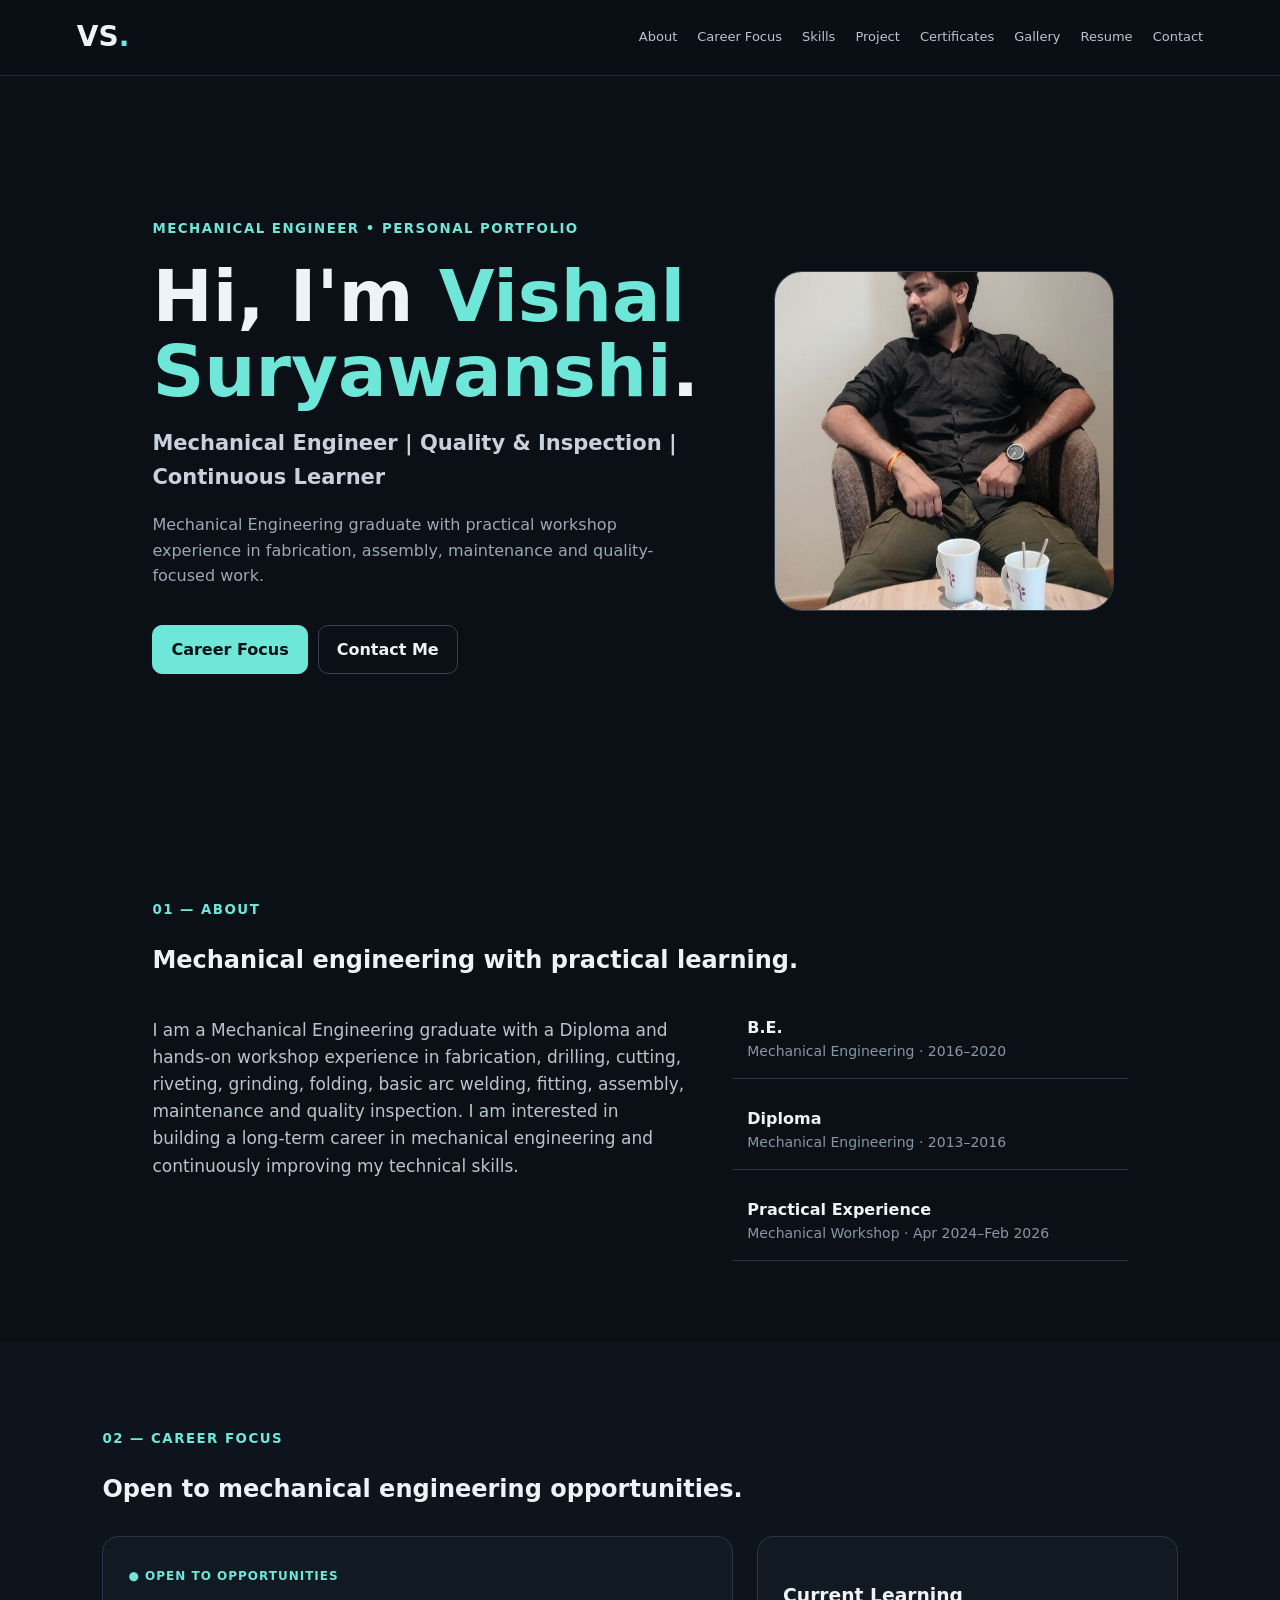
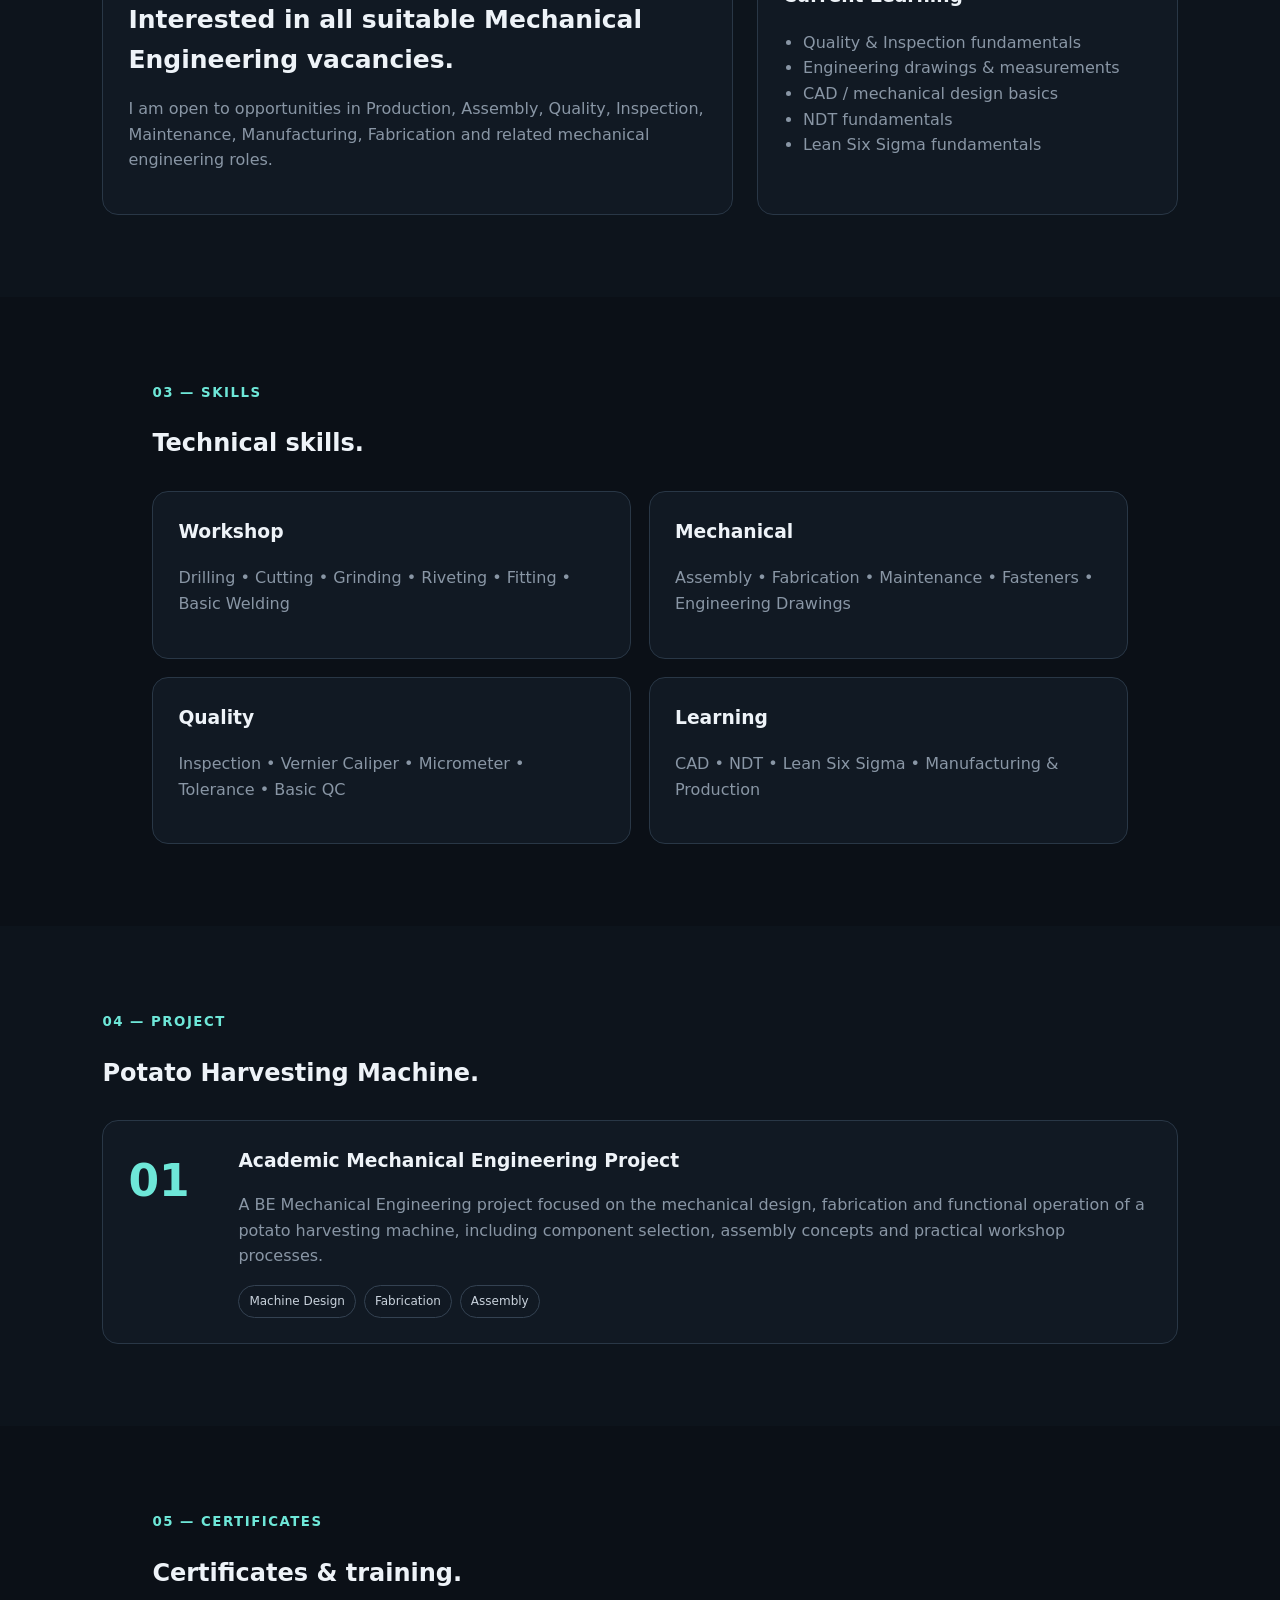
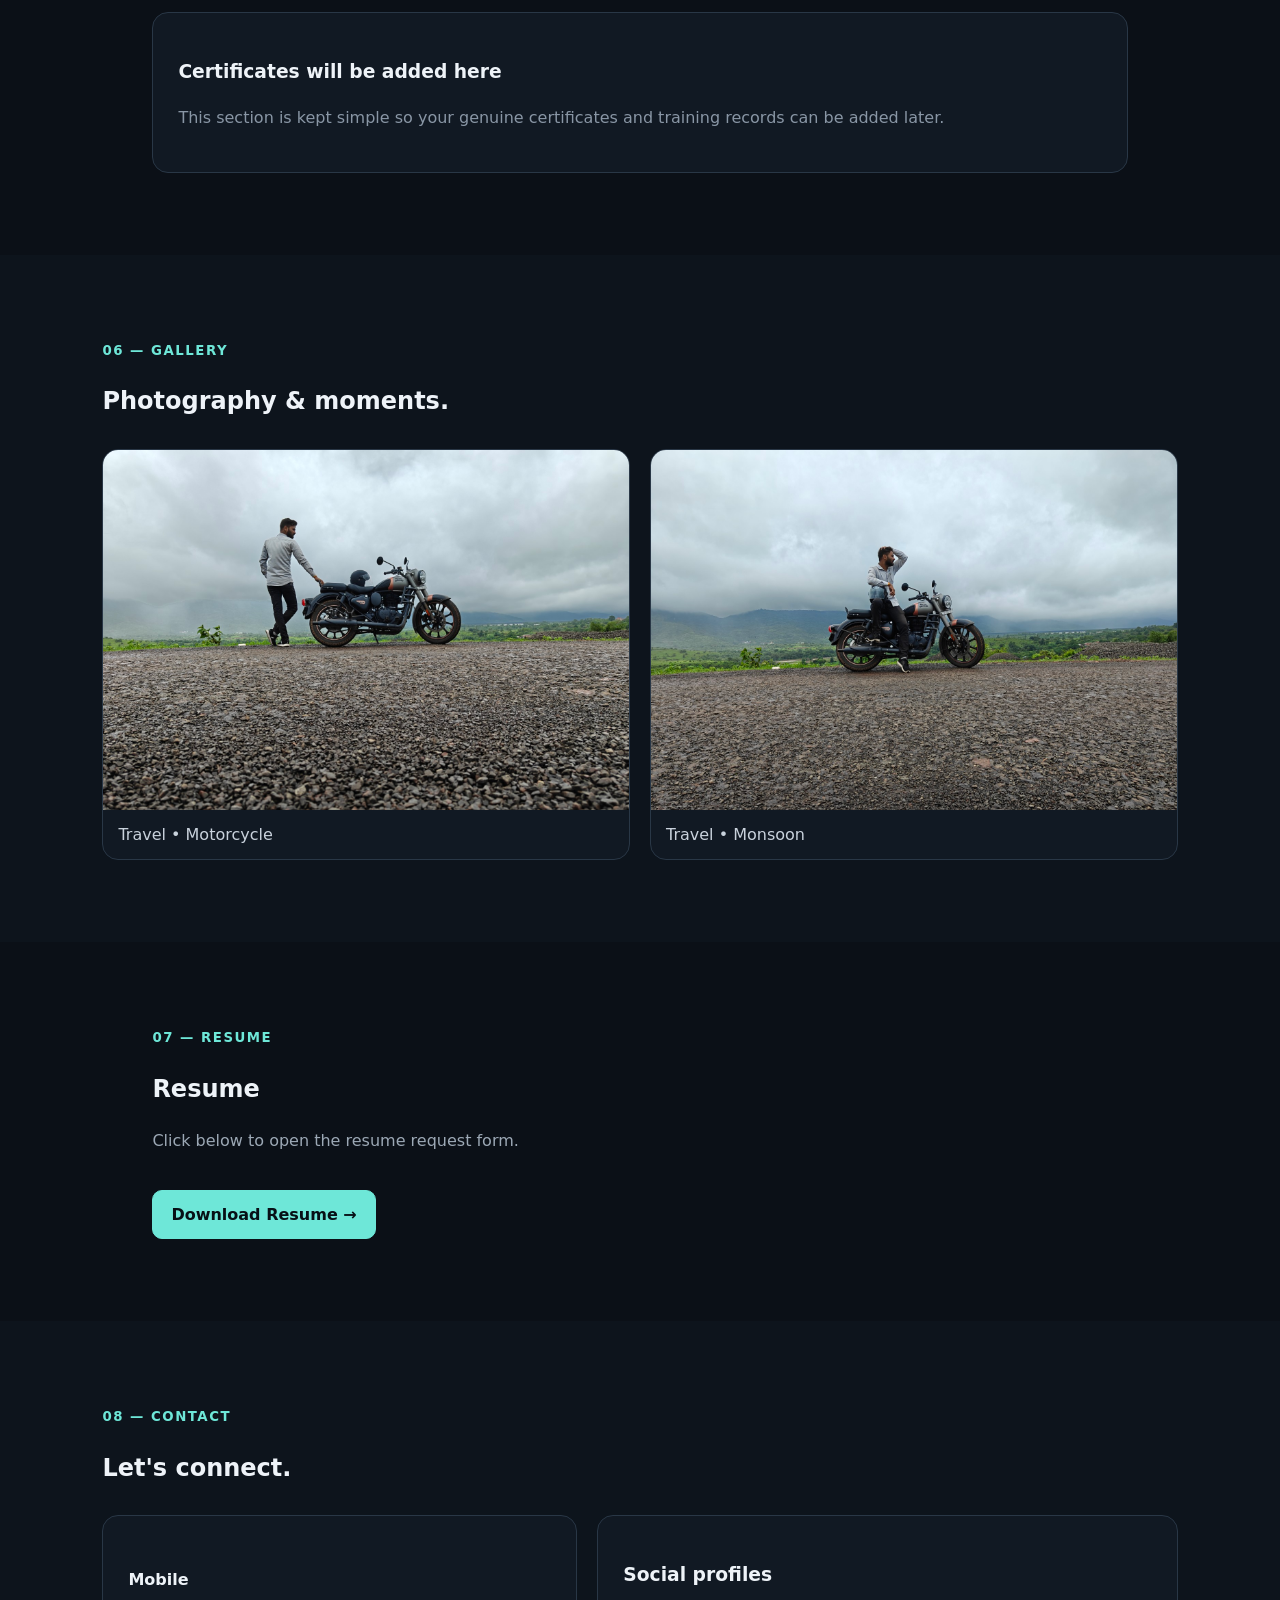
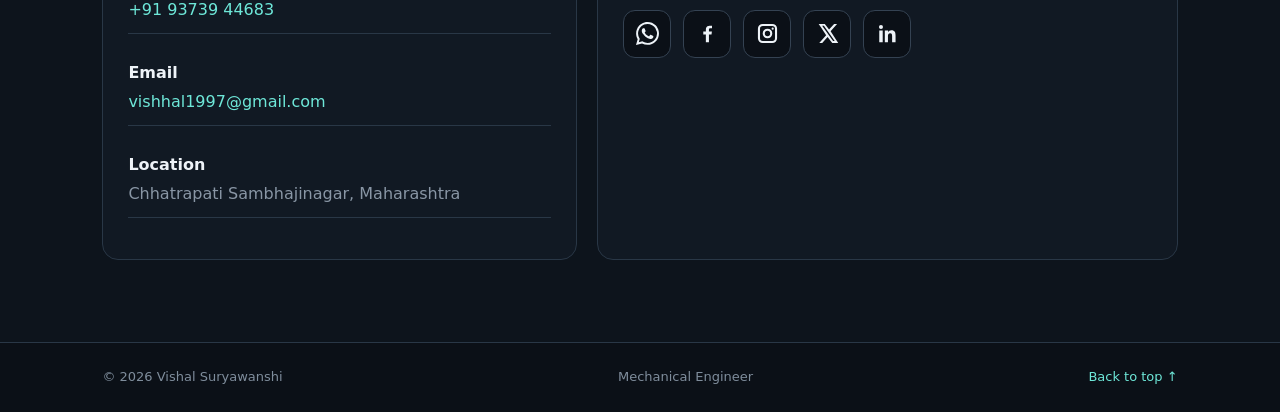
==== commit b8e09843: "Add files via upload" ====
--- a/index.html
+++ b/index.html
@@ -2,134 +2,149 @@
 <html lang="en">
 <head>
 <meta charset="utf-8">
-<meta name="viewport" content="width=device-width, initial-scale=1">
-<meta name="theme-color" content="#07111f">
-<meta name="description" content="Vishal Suryawanshi — Mechanical Engineering portfolio featuring technical skills, workshop experience, project work and contact details.">
-<title>Vishal Suryawanshi | Mechanical Engineering Portfolio</title>
-<link rel="preconnect" href="https://fonts.googleapis.com">
-<link rel="preconnect" href="https://fonts.gstatic.com" crossorigin>
-<link href="https://fonts.googleapis.com/css2?family=DM+Sans:wght@400;500;600;700&family=Space+Grotesk:wght@400;500;600;700&display=swap" rel="stylesheet">
+<meta name="viewport" content="width=device-width,initial-scale=1">
+<title>Vishal Suryawanshi | Mechanical Engineer</title>
+<meta name="description" content="Vishal Suryawanshi — Mechanical Engineer portfolio, skills, project, career focus, learning and contact details.">
 <link rel="stylesheet" href="style.css">
 </head>
 <body>
-<div class="scroll-progress" id="progress"></div>
-<div class="cursor-glow" id="cursorGlow"></div>
-
-<header class="header" id="header">
-  <a class="brand" href="#home" aria-label="Vishal Suryawanshi home"><span>VS</span><small>MECHANICAL ENGINEERING</small></a>
-  <button class="menu-toggle" id="menuToggle" aria-label="Open menu" aria-expanded="false"><i></i><i></i></button>
-  <nav class="nav" id="nav" aria-label="Main navigation">
-    <a href="#about">About</a><a href="#skills">Skills</a><a href="#experience">Experience</a><a href="#project">Project</a><a href="#gallery">Gallery</a><a href="#resume">Resume</a><a href="#contact">Contact</a>
-    <a class="nav-cta" href="#contact">Let's talk <span>↗</span></a>
+<header>
+  <a class="logo" href="#home">VS<span>.</span></a>
+  <button class="menu" aria-label="Open navigation" aria-expanded="false">☰</button>
+  <nav>
+    <a href="#about">About</a>
+    <a href="#career">Career Focus</a>
+    <a href="#skills">Skills</a>
+    <a href="#project">Project</a>
+    <a href="#certificates">Certificates</a>
+    <a href="#gallery">Gallery</a>
+    <a href="#resume">Resume</a>
+    <a href="#contact">Contact</a>
   </nav>
 </header>
 
 <main>
-<section class="hero" id="home">
-  <div class="hero-grid">
-    <div class="hero-copy reveal">
-      <div class="availability"><span></span> OPEN TO OPPORTUNITIES <b>2026</b></div>
-      <p class="hero-kicker">MECHANICAL ENGINEER / TECHNICAL PROFESSIONAL</p>
-      <h1>Engineering with <em>precision.</em><br>Built for the real world.</h1>
-      <p class="hero-text">Mechanical Engineering graduate with practical workshop exposure across fabrication, fitting, drilling, assembly, maintenance and inspection — with a strong focus on safety, accuracy and dependable execution.</p>
-      <div class="hero-actions"><a class="btn btn-primary" href="#contact">Start a conversation <span>↗</span></a><a class="btn btn-outline" href="#project">Explore my work <span>↓</span></a></div>
-      <div class="hero-stats"><div><strong>BE</strong><span>Mechanical<br>Engineering</span></div><div><strong>2024–26</strong><span>Workshop<br>Experience</span></div><div><strong>01</strong><span>Featured<br>Academic Project</span></div></div>
-    </div>
-    <div class="hero-visual reveal">
-      <div class="visual-grid"></div><div class="visual-orbit orbit-a"></div><div class="visual-orbit orbit-b"></div>
-      <div class="portrait-card"><div class="portrait-top"><span>PROFILE / 01</span><span>MH • INDIA</span></div><img src="vishal-profile.jpg" alt="Vishal Suryawanshi portrait"><div class="portrait-bottom"><div><b>Vishal Suryawanshi</b><small>Mechanical Engineering</small></div><span class="portrait-mark">VS</span></div></div>
-      <div class="floating-chip chip-a"><span class="chip-icon">01</span><div><b>Precision</b><small>Measure • Make • Inspect</small></div></div>
-      <div class="floating-chip chip-b"><span class="chip-icon">✓</span><div><b>Safety first</b><small>Reliable workshop practice</small></div></div>
+<section id="home" class="hero">
+  <div>
+    <small>MECHANICAL ENGINEER • PERSONAL PORTFOLIO</small>
+    <h1>Hi, I'm <em>Vishal Suryawanshi</em>.</h1>
+    <h2>Mechanical Engineer | Quality & Inspection | Continuous Learner</h2>
+    <p>Mechanical Engineering graduate with practical workshop experience in fabrication, assembly, maintenance and quality-focused work.</p>
+    <div class="hero-actions">
+      <a class="btn" href="#career">Career Focus</a>
+      <a class="btn outline" href="#contact">Contact Me</a>
     </div>
   </div>
-  <div class="hero-bottom"><span>SCROLL TO EXPLORE</span><div class="scroll-line"></div><span>PORTFOLIO 2026</span></div>
-</section>
-
-<section class="marquee" aria-label="Core capabilities"><div>FABRICATION <b>✦</b> MAINTENANCE <b>✦</b> ASSEMBLY <b>✦</b> INSPECTION <b>✦</b> MECHANICAL ENGINEERING <b>✦</b> QUALITY <b>✦</b></div></section>
-
-<section class="section about" id="about">
-  <div class="section-label reveal"><span>01</span><b>ABOUT ME</b></div>
-  <div class="section-heading reveal"><p>Practical knowledge.<br><em>Professional ambition.</em></p><span>I enjoy engineering work where accuracy, safety and hands-on execution come together. My goal is to keep learning while contributing to a team that values quality and disciplined work.</span></div>
-  <div class="about-grid">
-    <div class="about-story reveal"><div class="quote-mark">“</div><p class="large">A mechanical engineer who likes to understand how things work, how they are made, and how they can be improved.</p><p>My practical exposure includes drilling, cutting, riveting, grinding, folding, basic arc welding, mechanical assembly, measurements and agricultural equipment maintenance.</p><a class="arrow-link" href="#contact">Discuss an opportunity <span>→</span></a></div>
-    <div class="info-panel reveal"><div class="info-row"><span>EDUCATION</span><b>BE Mechanical Engineering</b><small>2016 — 2020</small></div><div class="info-row"><span>DIPLOMA</span><b>Mechanical Engineering</b><small>2013 — 2016</small></div><div class="info-row"><span>EXPERIENCE</span><b>Mechanical Workshop Assistant</b><small>Apr 2024 — Feb 2026</small></div><div class="info-row"><span>CORE FOCUS</span><b>Fabrication • Maintenance • QC</b><small>Safety & precision</small></div></div>
+  <div class="profile-wrap">
+    <img src="vishal-profile.jpg" alt="Vishal Suryawanshi">
   </div>
 </section>
 
-<section class="section dark skills" id="skills">
-  <div class="section-label light reveal"><span>02</span><b>TECHNICAL SKILLS</b></div>
-  <div class="section-heading light reveal"><p>Skills that turn<br><em>drawings into work.</em></p><span>Hands-on capabilities supported by measurement discipline, workshop awareness and a quality-first mindset.</span></div>
-  <div class="skill-grid">
-    <article class="skill-card reveal"><div class="skill-no">01</div><div class="skill-icon">⚙</div><h3>Mechanical & Workshop</h3><p>Practical operations and component handling in workshop environments.</p><div class="tags"><span>Mechanical Assembly</span><span>Fabrication & Fitting</span><span>Drilling</span><span>Grinding</span><span>Riveting</span><span>Basic Arc Welding</span><span>Preventive Maintenance</span><span>Engineering Drawing</span></div></article>
-    <article class="skill-card featured reveal"><div class="skill-no">02</div><div class="skill-icon">◎</div><h3>Quality & Inspection</h3><p>Measurement and inspection practices that support accurate, reliable output.</p><div class="tags"><span>Quality Inspection</span><span>Vernier Caliper</span><span>Micrometer</span><span>Measurement</span><span>Tolerance Basics</span><span>Fasteners</span><span>Technical Documentation</span></div></article>
-  </div>
-  <div class="method-card reveal"><div class="method-title">MY WORKING METHOD</div><div class="method"><span>01</span><b>Understand</b><small>Read drawing / task</small></div><i>→</i><div class="method"><span>02</span><b>Measure</b><small>Check dimensions</small></div><i>→</i><div class="method"><span>03</span><b>Execute</b><small>Work safely</small></div><i>→</i><div class="method"><span>04</span><b>Inspect</b><small>Verify result</small></div></div>
-</section>
-
-<section class="section experience" id="experience">
-  <div class="section-label reveal"><span>03</span><b>EXPERIENCE & EDUCATION</b></div>
-  <div class="section-heading reveal"><p>A practical<br><em>engineering journey.</em></p><span>Experience and education that built my technical foundation and workshop mindset.</span></div>
-  <div class="timeline reveal">
-    <article class="timeline-row"><div class="timeline-date">APR 2024<br>FEB 2026</div><div class="timeline-dot"></div><div class="timeline-content"><div class="eyebrow">MECHANICAL WORKSHOP</div><h3>Mechanical Workshop Assistant</h3><p>Supported fabrication, assembly, maintenance and workshop activities while following safe working practices, accurate measurement and quality checks.</p><div class="mini-tags"><span>Fabrication</span><span>Maintenance</span><span>Assembly</span><span>Inspection</span></div></div></article>
-    <article class="timeline-row"><div class="timeline-date">2016<br>2020</div><div class="timeline-dot"></div><div class="timeline-content"><div class="eyebrow">EDUCATION</div><h3>BE Mechanical Engineering</h3><p>Developed foundational knowledge of mechanical systems, manufacturing, machine design and engineering practices.</p></div></article>
-    <article class="timeline-row"><div class="timeline-date">2013<br>2016</div><div class="timeline-dot"></div><div class="timeline-content"><div class="eyebrow">EDUCATION</div><h3>Diploma in Mechanical Engineering</h3><p>Built core technical understanding with practical exposure to workshop and engineering fundamentals.</p></div></article>
+<section id="about">
+  <small>01 — ABOUT</small>
+  <h2>Mechanical engineering with practical learning.</h2>
+  <div class="two-col">
+    <p>I am a Mechanical Engineering graduate with a Diploma and hands-on workshop experience in fabrication, drilling, cutting, riveting, grinding, folding, basic arc welding, fitting, assembly, maintenance and quality inspection. I am interested in building a long-term career in mechanical engineering and continuously improving my technical skills.</p>
+    <div class="facts">
+      <div><b>B.E.</b><span>Mechanical Engineering · 2016–2020</span></div>
+      <div><b>Diploma</b><span>Mechanical Engineering · 2013–2016</span></div>
+      <div><b>Practical Experience</b><span>Mechanical Workshop · Apr 2024–Feb 2026</span></div>
+    </div>
   </div>
 </section>
 
-<section class="section dark project" id="project">
-  <div class="section-label light reveal"><span>04</span><b>FEATURED PROJECT</b></div>
-  <div class="project-head reveal"><div><p>Potato Harvesting<br><em>Machine.</em></p></div><div><span class="project-badge">BE MECHANICAL ENGINEERING / ACADEMIC PROJECT</span><p>A mechanical solution developed during my BE project, focused on machine design, components, fabrication concepts and functional operation.</p></div></div>
-  <div class="project-layout reveal">
-    <div class="machine-visual"><div class="machine-grid"></div><div class="machine-circle c1"></div><div class="machine-circle c2"></div><div class="gear gear1">⚙</div><div class="gear gear2">⚙</div><div class="machine-caption"><span>PROJECT / 01</span><b>MECHANICAL SYSTEM</b></div></div>
-    <div class="project-points"><article><span>01</span><div><b>Machine Design</b><small>Concept & component planning</small></div></article><article><span>02</span><div><b>Fabrication</b><small>Practical manufacturing concepts</small></div></article><article><span>03</span><div><b>Mechanical Components</b><small>Functional system understanding</small></div></article><article><span>04</span><div><b>Problem Solving</b><small>Turning requirements into a workable concept</small></div></article></div>
+<section id="career" class="dark">
+  <small>02 — CAREER FOCUS</small>
+  <h2>Open to mechanical engineering opportunities.</h2>
+  <div class="career-card">
+    <div class="career-main">
+      <span class="status">● OPEN TO OPPORTUNITIES</span>
+      <h3>Interested in all suitable Mechanical Engineering vacancies.</h3>
+      <p>I am open to opportunities in Production, Assembly, Quality, Inspection, Maintenance, Manufacturing, Fabrication and related mechanical engineering roles.</p>
+    </div>
+    <div class="learning">
+      <h3>Current Learning</h3>
+      <ul>
+        <li>Quality & Inspection fundamentals</li>
+        <li>Engineering drawings & measurements</li>
+        <li>CAD / mechanical design basics</li>
+        <li>NDT fundamentals</li>
+        <li>Lean Six Sigma fundamentals</li>
+      </ul>
+    </div>
   </div>
 </section>
 
-<section class="section certificates" id="certificates">
-  <div class="section-label reveal"><span>05</span><b>CERTIFICATES</b></div>
-  <div class="section-heading reveal"><p>Always learning.<br><em>Always improving.</em></p><span>A dedicated area for verified training, certificates and additional technical learning.</span></div>
-  <div class="cert-grid"><article class="cert-card reveal"><span class="cert-number">CERT / 01</span><h3>Technical Certificate</h3><p>Add your verified certificate name, institute and date here.</p><span class="cert-status">READY TO UPDATE</span></article><article class="cert-card reveal"><span class="cert-number">CERT / 02</span><h3>Training / Course</h3><p>Add your latest training, workshop or professional course details here.</p><span class="cert-status">READY TO UPDATE</span></article><article class="cert-card reveal"><span class="cert-number">CERT / 03</span><h3>Additional Learning</h3><p>Use this card for software, safety, quality or manufacturing credentials.</p><span class="cert-status">READY TO UPDATE</span></article></div>
-</section>
-
-<section class="section dark gallery-section" id="gallery">
-  <div class="section-label light reveal"><span>06</span><b>GALLERY</b></div>
-  <div class="section-heading light reveal"><p>Life beyond<br><em>the workshop.</em></p><span>Nature, travel and personal moments — presented in a clean visual gallery.</span></div>
-  <div class="gallery-toolbar reveal"><span>PERSONAL ARCHIVE</span><div><button class="small-btn" id="ownerLoginBtn">🔐 Owner login</button><button class="small-btn primary-small" id="addPhotoBtn" hidden>＋ Add photo</button><button class="small-btn" id="logoutBtn" hidden>Logout</button></div><input id="photoInput" type="file" accept="image/jpeg,image/png,image/webp,image/gif" multiple hidden><b id="ownerStatus"></b></div>
-  <div class="gallery-grid" id="galleryGrid">
-    <article class="gallery-card reveal"><div class="gallery-image"><img src="nature_01.jpg" alt="Nature landscape" loading="lazy"><span>01</span></div><div><b>Nature</b><small>Landscape & calm moments</small></div></article>
-    <article class="gallery-card reveal"><div class="gallery-image"><img src="nature_02.jpg" alt="Nature landscape" loading="lazy"><span>02</span></div><div><b>Nature</b><small>Landscape & calm moments</small></div></article>
-    <article class="gallery-card reveal"><div class="gallery-image"><img src="travel_lake_01.jpg" alt="Travel lake view" loading="lazy"><span>03</span></div><div><b>Travel</b><small>Memorable journeys</small></div></article>
-    <article class="gallery-card reveal"><div class="gallery-image"><img src="travel_02.jpg" alt="Travel memory" loading="lazy"><span>04</span></div><div><b>Travel</b><small>Memorable journeys</small></div></article>
+<section id="skills">
+  <small>03 — SKILLS</small>
+  <h2>Technical skills.</h2>
+  <div class="skill-grid">
+    <div><h3>Workshop</h3><p>Drilling • Cutting • Grinding • Riveting • Fitting • Basic Welding</p></div>
+    <div><h3>Mechanical</h3><p>Assembly • Fabrication • Maintenance • Fasteners • Engineering Drawings</p></div>
+    <div><h3>Quality</h3><p>Inspection • Vernier Caliper • Micrometer • Tolerance • Basic QC</p></div>
+    <div><h3>Learning</h3><p>CAD • NDT • Lean Six Sigma • Manufacturing & Production</p></div>
   </div>
 </section>
 
-<section class="section resume" id="resume">
-  <div class="resume-panel reveal"><div class="resume-orbit"></div><div><span class="eyebrow">07 — RESUME</span><h2>Ready for the<br><em>next opportunity.</em></h2><p>For recruitment, networking or professional reference, you can request the latest resume through the secure form below.</p></div><div class="resume-actions"><button class="btn btn-primary" id="openResumeForm">Request Resume <span>↓</span></button><a class="text-link" href="resume.pdf" target="_blank" rel="noopener">Preview PDF →</a></div></div>
-  <div class="resume-form-box" id="resumeFormBox" hidden><form action="https://formsubmit.co/vishhal1997@gmail.com" method="POST"><input type="hidden" name="_subject" value="Resume Request – Vishal Suryawanshi"><input type="hidden" name="_template" value="table"><input type="hidden" name="_next" value="https://suryawanshi1997.github.io/download.html"><label>Full name<input type="text" name="Name" placeholder="Your full name" required></label><label>Contact number<input type="tel" name="Contact Number" placeholder="+91 XXXXX XXXXX" required></label><label>Email<input type="email" name="email" placeholder="you@example.com" required></label><label>Purpose<select name="Reason" required><option value="" selected disabled>Select a purpose</option><option>Job opportunity / recruitment</option><option>Professional networking</option><option>College / academic purpose</option><option>General reference</option><option>Other</option></select></label><label>Message<textarea name="Message" rows="4" placeholder="Optional message"></textarea></label><label class="consent"><input type="checkbox" required> <span>I agree to share these details for resume/contact purposes.</span></label><button class="btn btn-primary" type="submit">Submit Request →</button><small>Your information is used to respond to this request.</small></form></div>
+<section id="project" class="dark">
+  <small>04 — PROJECT</small>
+  <h2>Potato Harvesting Machine.</h2>
+  <div class="project-card">
+    <div class="project-number">01</div>
+    <div><h3>Academic Mechanical Engineering Project</h3><p>A BE Mechanical Engineering project focused on the mechanical design, fabrication and functional operation of a potato harvesting machine, including component selection, assembly concepts and practical workshop processes.</p><div class="tags"><span>Machine Design</span><span>Fabrication</span><span>Assembly</span></div></div>
+  </div>
 </section>
 
-<section class="section contact" id="contact">
-  <div class="section-label reveal"><span>08</span><b>CONTACT</b></div>
-  <div class="contact-head reveal"><p>Let's build something<br><em>useful together.</em></p><span>Have a role, project or professional opportunity in mind? Reach out directly.</span></div>
-  <div class="contact-grid"><div class="contact-card reveal"><a href="tel:+919373944683"><span>☎</span><div><small>PHONE</small><b>+91 93739 44683</b></div><strong>↗</strong></a><a href="mailto:vishhal1997@gmail.com"><span>✉</span><div><small>EMAIL</small><b>vishhal1997@gmail.com</b></div><strong>↗</strong></a><div><span>⌖</span><div><small>LOCATION</small><b>Balhegaon, Vaijapur</b><p>Chhatrapati Sambhajinagar, Maharashtra — 431116</p></div></div><a class="btn btn-primary full" href="https://www.google.com/maps/search/?api=1&query=20.13787,74.8987" target="_blank" rel="noopener">Open location in Maps <span>↗</span></a></div><div class="map-card reveal"><iframe src="https://www.google.com/maps?q=20.13787,74.8987&z=14&output=embed" title="Balhegaon, Vaijapur, Maharashtra map" loading="lazy" referrerpolicy="no-referrer-when-downgrade" allowfullscreen></iframe><div class="map-overlay"><span>BAHLEGAON / VAIJAPUR</span><b>MAHARASHTRA, INDIA</b></div></div></div>
+<section id="certificates">
+  <small>05 — CERTIFICATES</small>
+  <h2>Certificates & training.</h2>
+  <div class="simple-card"><h3>Certificates will be added here</h3><p>This section is kept simple so your genuine certificates and training records can be added later.</p></div>
+</section>
+
+<section id="gallery" class="dark">
+  <small>06 — GALLERY</small>
+  <h2>Photography & moments.</h2>
+  <div class="gallery">
+    <a class="gallery-card" href="1000679000.jpg" target="_blank"><img src="1000679000.jpg" alt="Travel moment with motorcycle"><span>Travel • Motorcycle</span></a>
+    <a class="gallery-card" href="1000678954.jpg" target="_blank"><img src="1000678954.jpg" alt="Travel moment with motorcycle in monsoon landscape"><span>Travel • Monsoon</span></a>
+  </div>
+</section>
+
+<section id="resume">
+  <small>07 — RESUME</small>
+  <h2>Resume</h2>
+  <p>Click below to open the resume request form.</p>
+  <a class="btn" href="download.html">Download Resume →</a>
+</section>
+
+<section id="contact" class="dark">
+  <small>08 — CONTACT</small>
+  <h2>Let's connect.</h2>
+  <div class="contact-grid">
+    <div class="contact-card">
+      <p><b>Mobile</b><a href="tel:+919373944683">+91 93739 44683</a></p>
+      <p><b>Email</b><a href="mailto:vishhal1997@gmail.com">vishhal1997@gmail.com</a></p>
+      <p><b>Location</b>Chhatrapati Sambhajinagar, Maharashtra</p>
+    </div>
+    <div class="social-card">
+      <h3>Social profiles</h3>
+      <div class="socials">
+        <a class="social whatsapp" href="https://wa.me/919373944683" target="_blank" rel="noopener" aria-label="WhatsApp"><svg viewBox="0 0 24 24" aria-hidden="true"><path d="M20.5 3.5A11.9 11.9 0 0 0 12.05 0C5.48 0 .13 5.35.13 11.92c0 2.1.55 4.15 1.59 5.96L.02 24l6.27-1.64a11.9 11.9 0 0 0 5.76 1.47h.01c6.57 0 11.92-5.35 11.92-11.92 0-3.18-1.24-6.17-3.48-8.41ZM12.06 21.8h-.01a9.87 9.87 0 0 1-5.03-1.38l-.36-.21-3.72.98.99-3.63-.23-.37a9.88 9.88 0 1 1 8.36 4.61Zm5.42-7.4c-.3-.15-1.77-.87-2.04-.97-.27-.1-.47-.15-.67.15-.2.3-.77.97-.95 1.17-.17.2-.35.22-.65.07-.3-.15-1.25-.46-2.38-1.47-.88-.78-1.47-1.75-1.64-2.05-.17-.3-.02-.46.13-.61.13-.13.3-.35.45-.52.15-.17.2-.3.3-.5.1-.2.05-.37-.02-.52-.07-.15-.67-1.62-.92-2.22-.24-.58-.49-.5-.67-.51h-.57c-.2 0-.52.07-.79.37-.27.3-1.04 1.02-1.04 2.49s1.07 2.89 1.22 3.09c.15.2 2.1 3.2 5.09 4.49.71.31 1.27.5 1.7.64.71.23 1.35.2 1.86.12.57-.08 1.77-.72 2.02-1.42.25-.7.25-1.3.17-1.42-.07-.12-.27-.2-.57-.35Z"/></svg></a>
+        <a class="social facebook" href="https://www.facebook.com/share/1HXyWC4gik/" target="_blank" rel="noopener" aria-label="Facebook"><svg viewBox="0 0 24 24"><path d="M13.5 21v-8h2.7l.4-3h-3.1V8.1c0-.9.25-1.5 1.55-1.5h1.65V4a22 22 0 0 0-2.4-.12c-2.38 0-4.01 1.45-4.01 4.1V10H7.6v3h2.69v8h3.21Z"/></svg></a>
+        <a class="social instagram" href="https://www.instagram.com/vishal__5051?igsi=aGwzMnBweTF4Z2Mw" target="_blank" rel="noopener" aria-label="Instagram"><svg viewBox="0 0 24 24"><path d="M7 2h10a5 5 0 0 1 5 5v10a5 5 0 0 1-5 5H7a5 5 0 0 1-5-5V7a5 5 0 0 1 5-5Zm0 2.2A2.8 2.8 0 0 0 4.2 7v10A2.8 2.8 0 0 0 7 19.8h10a2.8 2.8 0 0 0 2.8-2.8V7A2.8 2.8 0 0 0 17 4.2H7Zm10.4 1.65a1.15 1.15 0 1 1 0 2.3 1.15 1.15 0 0 1 0-2.3ZM12 7a5 5 0 1 1 0 10 5 5 0 0 1 0-10Zm0 2.2A2.8 2.8 0 1 0 12 14.8 2.8 2.8 0 0 0 12 9.2Z"/></svg></a>
+        <a class="social x" href="https://x.com/VishalS27051997" target="_blank" rel="noopener" aria-label="X / Twitter"><svg viewBox="0 0 24 24"><path d="M18.9 2H22l-6.77 7.74L23.2 22h-6.24l-4.89-6.39L6.48 22H3.36l7.24-8.28L2.8 2h6.4l4.42 5.84L18.9 2Zm-1.1 17.9h1.73L8.26 3.98H6.4L17.8 19.9Z"/></svg></a>
+        <a class="social linkedin" href="https://www.linkedin.com/in/vishal-suryawanshi-484445426" target="_blank" rel="noopener" aria-label="LinkedIn"><svg viewBox="0 0 24 24"><path d="M5.2 3.1A2.1 2.1 0 1 1 5.2 7.3a2.1 2.1 0 0 1 0-4.2ZM3.4 8.9h3.6V21H3.4V8.9Zm5.8 0h3.45v1.65h.05c.48-.9 1.65-1.85 3.4-1.85 3.64 0 4.31 2.4 4.31 5.52V21h-3.6v-6.02c0-1.44-.03-3.3-2.01-3.3-2.02 0-2.33 1.58-2.33 3.2V21H9.2V8.9Z"/></svg></a>
+      </div>
+    </div>
+  </div>
 </section>
 </main>
 
-<footer><div><a class="footer-brand" href="#home">VS<span>.</span></a><p>Mechanical Engineering Portfolio</p></div><div class="footer-right"><span>© 2026 Vishal Suryawanshi</span><a href="#home">Back to top ↑</a></div></footer>
-
+<footer><span>© 2026 Vishal Suryawanshi</span><span>Mechanical Engineer</span><a href="#home">Back to top ↑</a></footer>
 <script>
-const header=document.getElementById('header'),nav=document.getElementById('nav'),menu=document.getElementById('menuToggle');
-menu.addEventListener('click',()=>{const open=nav.classList.toggle('open');menu.setAttribute('aria-expanded',open);document.body.classList.toggle('menu-open',open)});
-document.querySelectorAll('.nav a').forEach(a=>a.addEventListener('click',()=>{nav.classList.remove('open');menu.setAttribute('aria-expanded','false');document.body.classList.remove('menu-open')}));
-window.addEventListener('scroll',()=>{const d=document.documentElement;document.getElementById('progress').style.width=(d.scrollTop/(d.scrollHeight-d.clientHeight)*100)+'%';header.classList.toggle('scrolled',scrollY>20)},{passive:true});
-const observer=new IntersectionObserver(entries=>entries.forEach(e=>{if(e.isIntersecting)e.target.classList.add('visible')}),{threshold:.12});document.querySelectorAll('.reveal').forEach(x=>observer.observe(x));
-const glow=document.getElementById('cursorGlow');window.addEventListener('pointermove',e=>{if(innerWidth>900){glow.style.left=e.clientX+'px';glow.style.top=e.clientY+'px'}},{passive:true});
-const openResume=document.getElementById('openResumeForm'),resumeBox=document.getElementById('resumeFormBox');openResume.addEventListener('click',()=>{resumeBox.hidden=false;openResume.hidden=true;resumeBox.scrollIntoView({behavior:'smooth',block:'center'})});
-(function(){const login=document.getElementById('ownerLoginBtn'),add=document.getElementById('addPhotoBtn'),logout=document.getElementById('logoutBtn'),input=document.getElementById('photoInput'),status=document.getElementById('ownerStatus'),grid=document.getElementById('galleryGrid');const OWNER_PASSWORD='Vishal@2026';
-function owner(on){login.hidden=on;add.hidden=!on;logout.hidden=!on;document.querySelectorAll('.delete-photo').forEach(b=>b.hidden=!on);status.textContent=on?'Owner mode active':''}
-function esc(s){return String(s).replace(/[&<>"']/g,c=>({'&':'&amp;','<':'&lt;','>':'&gt;','"':'&quot;',"'":'&#039;'}[c]))}
-function load(){const items=JSON.parse(localStorage.getItem('vishal_gallery')||'[]');items.forEach((p,i)=>{const card=document.createElement('article');card.className='gallery-card uploaded reveal visible';card.innerHTML='<div class="gallery-image"><img src="'+p.data+'" alt="'+esc(p.title)+'"><span>+</span></div><div><b>'+esc(p.category)+'</b><small>'+esc(p.title)+'</small></div><button class="delete-photo" data-i="'+i+'" type="button">Delete</button>';grid.appendChild(card)})}
-login.onclick=()=>{const p=prompt('Owner password:');if(p===OWNER_PASSWORD)owner(true);else if(p!==null)alert('Incorrect password.')};logout.onclick=()=>owner(false);add.onclick=()=>input.click();input.onchange=()=>{const files=[...input.files];if(!files.length)return;let category=prompt('Category: Nature, Travel or Personal','Nature');if(!category)return;category=category.trim();if(!['Nature','Travel','Personal'].includes(category)){alert('Use Nature, Travel or Personal.');return}const stored=JSON.parse(localStorage.getItem('vishal_gallery')||'[]');let left=files.length;files.forEach(file=>{if(!file.type.startsWith('image/')){left--;return}const reader=new FileReader();reader.onload=()=>{stored.push({category,title:file.name,data:reader.result});left--;if(left<=0){localStorage.setItem('vishal_gallery',JSON.stringify(stored));location.reload()}};reader.readAsDataURL(file)});input.value=''};load()})();
+const menu=document.querySelector('.menu'),nav=document.querySelector('nav');
+menu.addEventListener('click',()=>{const open=nav.classList.toggle('open');menu.setAttribute('aria-expanded',open)});
+document.querySelectorAll('nav a').forEach(a=>a.addEventListener('click',()=>{nav.classList.remove('open');menu.setAttribute('aria-expanded','false')}));
 </script>
 </body>
 </html>
--- a/style.css
+++ b/style.css
@@ -1,5 +1,2 @@
-:root{--bg:#f5f7f9;--paper:#fff;--ink:#0b1524;--muted:#687687;--line:#dce3e9;--dark:#06101c;--dark2:#0b1928;--darkline:#203247;--a:#20c7aa;--a2:#8cf1de;--shadow:0 24px 70px rgba(5,20,35,.09);--radius:24px;--max:1240px}*{box-sizing:border-box}html{scroll-behavior:smooth}body{margin:0;background:var(--bg);color:var(--ink);font-family:'DM Sans',sans-serif;line-height:1.65}body.menu-open{overflow:hidden}a{color:inherit}button,input,select,textarea{font:inherit}.scroll-progress{position:fixed;left:0;top:0;width:0;height:3px;background:linear-gradient(90deg,var(--a),#78f5dd);z-index:1000}.cursor-glow{position:fixed;width:280px;height:280px;border-radius:50%;pointer-events:none;background:radial-gradient(circle,rgba(32,199,170,.08),transparent 65%);transform:translate(-50%,-50%);z-index:-1}.header{position:fixed;top:0;left:0;right:0;height:78px;z-index:100;background:rgba(245,247,249,.78);backdrop-filter:blur(18px);border-bottom:1px solid transparent;display:flex;align-items:center;justify-content:space-between;padding:0 max(5vw,30px);transition:.3s}.header.scrolled{border-color:var(--line);box-shadow:0 10px 30px rgba(7,18,30,.05)}.brand{text-decoration:none;display:flex;align-items:center;gap:11px}.brand>span{font-family:'Space Grotesk';font-size:26px;font-weight:700;letter-spacing:-2px}.brand small{font-size:8px;letter-spacing:1.8px;color:var(--muted);font-weight:700;border-left:1px solid var(--line);padding-left:11px}.nav{display:flex;align-items:center;gap:23px}.nav a{text-decoration:none;font-size:12px;font-weight:600;color:#4d5c6b;transition:.2s}.nav a:hover{color:var(--ink)}.nav-cta{padding:10px 14px;border:1px solid var(--ink);border-radius:999px!important;color:var(--ink)!important}.nav-cta span{margin-left:5px}.menu-toggle{display:none;background:none;border:0;width:42px;height:42px}.menu-toggle i{display:block;width:22px;height:2px;background:var(--ink);margin:5px auto}.hero{min-height:100vh;padding:145px max(6vw,35px) 38px;background:linear-gradient(135deg,#f7fafb 0%,#edf3f5 100%);display:flex;flex-direction:column;justify-content:center}.hero-grid{width:min(var(--max),100%);margin:auto;display:grid;grid-template-columns:1.05fr .95fr;gap:60px;align-items:center}.availability{display:inline-flex;align-items:center;gap:9px;border:1px solid #cdd9de;border-radius:999px;padding:7px 12px;color:#51606d;font-size:9px;letter-spacing:1.5px;font-weight:800;background:#fff}.availability span{width:7px;height:7px;border-radius:50%;background:var(--a);box-shadow:0 0 0 5px rgba(32,199,170,.12)}.availability b{font-size:8px;color:var(--a);border-left:1px solid var(--line);padding-left:9px}.hero-kicker{font-size:10px;letter-spacing:2.6px;color:#6d7c89;font-weight:800;margin:30px 0 13px}.hero h1{font-family:'Space Grotesk';font-size:clamp(52px,6vw,86px);line-height:.98;letter-spacing:-5px;max-width:760px;margin:0}.hero h1 em,.section-heading em,.project-head em,.resume-panel em,.contact-head em{font-style:normal;color:var(--a)}.hero-text{font-size:16px;color:#5f6e7d;max-width:650px;margin:26px 0 30px}.hero-actions{display:flex;gap:12px;flex-wrap:wrap}.btn{display:inline-flex;align-items:center;justify-content:center;gap:14px;border-radius:999px;padding:13px 19px;text-decoration:none;border:1px solid transparent;cursor:pointer;font-weight:800;font-size:11px;letter-spacing:.2px;transition:transform .2s,box-shadow .2s,background .2s}.btn:hover{transform:translateY(-2px)}.btn-primary{background:var(--ink);color:#fff;box-shadow:0 12px 28px rgba(7,17,29,.16)}.btn-primary:hover{box-shadow:0 15px 35px rgba(7,17,29,.24)}.btn-outline{border-color:#cdd7de;background:rgba(255,255,255,.55)}.hero-stats{display:flex;gap:0;margin-top:48px;border-top:1px solid var(--line);max-width:680px}.hero-stats>div{padding:18px 28px 0 0;margin-right:28px;border-right:1px solid var(--line);display:flex;gap:10px;align-items:flex-start}.hero-stats>div:last-child{border:0}.hero-stats strong{font-family:'Space Grotesk';font-size:19px}.hero-stats span{font-size:9px;color:var(--muted);text-transform:uppercase;letter-spacing:1px;line-height:1.45}.hero-visual{min-height:620px;position:relative;display:grid;place-items:center}.visual-grid{position:absolute;inset:8%;background-image:linear-gradient(rgba(20,45,65,.08) 1px,transparent 1px),linear-gradient(90deg,rgba(20,45,65,.08) 1px,transparent 1px);background-size:32px 32px;mask-image:radial-gradient(circle,#000 25%,transparent 74%)}.visual-orbit{position:absolute;border:1px solid rgba(32,199,170,.25);border-radius:50%;transform:rotate(-18deg)}.orbit-a{width:510px;height:280px}.orbit-b{width:330px;height:480px;transform:rotate(28deg)}.portrait-card{position:relative;width:min(390px,70vw);background:#091522;border:1px solid #263d51;padding:12px;box-shadow:0 30px 90px rgba(6,18,30,.28);transform:rotate(2deg)}.portrait-top,.portrait-bottom{display:flex;justify-content:space-between;align-items:center;color:#8294a5;font-size:8px;letter-spacing:1.5px;padding:9px 4px}.portrait-card img{display:block;width:100%;height:500px;object-fit:cover;object-position:center top;filter:saturate(.92) contrast(1.02)}.portrait-bottom{padding:13px 5px 6px}.portrait-bottom div{display:flex;flex-direction:column}.portrait-bottom b{font-family:'Space Grotesk';font-size:14px;color:#f1f7fa;letter-spacing:0}.portrait-bottom small{font-size:8px;color:#8193a4;letter-spacing:.7px}.portrait-mark{color:var(--a2);font-family:'Space Grotesk';font-size:18px}.floating-chip{position:absolute;background:rgba(6,16,28,.94);border:1px solid #284056;color:#fff;padding:11px 13px;display:flex;gap:10px;align-items:center;box-shadow:0 18px 40px rgba(5,15,25,.2)}.chip-a{top:15%;right:2%}.chip-b{bottom:14%;left:0}.chip-icon{width:30px;height:30px;border:1px solid #345069;color:var(--a2);display:grid;place-items:center;font-size:9px;font-weight:900}.floating-chip b,.floating-chip small{display:block}.floating-chip b{font-size:11px}.floating-chip small{font-size:8px;color:#8294a5}.hero-bottom{width:min(var(--max),100%);margin:45px auto 0;display:flex;align-items:center;gap:13px;color:#8a98a4;font-size:8px;letter-spacing:2px}.scroll-line{height:1px;background:#ccd5da;flex:1;max-width:110px}.marquee{overflow:hidden;white-space:nowrap;background:var(--dark);color:#a8b6c4;border-bottom:1px solid #203347}.marquee>div{padding:17px 0;animation:marquee 22s linear infinite;font-size:9px;letter-spacing:2.5px;font-weight:800;word-spacing:8px}.marquee b{color:var(--a);margin:0 12px}@keyframes marquee{to{transform:translateX(-30%)}}.section{padding:125px max(6vw,35px);max-width:1400px;margin:auto}.section.dark{max-width:none;background:var(--dark);color:#fff}.section-label{width:min(var(--max),100%);margin:0 auto 38px;display:flex;gap:12px;align-items:center;font-size:9px;letter-spacing:2.5px;color:#7b8996}.section-label span{color:var(--a);font-family:'Space Grotesk';font-size:11px}.section-label.light{color:#728397}.section-heading,.project-head,.contact-head{width:min(var(--max),100%);margin:0 auto 55px;display:grid;grid-template-columns:1fr .8fr;gap:60px;align-items:end}.section-heading p,.project-head>div:first-child>p,.contact-head p{font-family:'Space Grotesk';font-size:clamp(42px,5vw,67px);line-height:1;letter-spacing:-3px;margin:0}.section-heading>span,.project-head>div:last-child>p,.contact-head>span{font-size:14px;color:var(--muted);max-width:520px}.light.section-heading>span,.section-heading.light>span{color:#8496a8}.about-grid{width:min(var(--max),100%);margin:auto;display:grid;grid-template-columns:1.1fr .9fr;gap:90px}.about-story{position:relative;padding-left:55px}.quote-mark{position:absolute;left:0;top:-14px;color:var(--a);font-family:Georgia;font-size:65px;line-height:1}.about-story .large{font-family:'Space Grotesk';font-size:27px;line-height:1.3;letter-spacing:-.7px;margin:0 0 24px}.about-story>p:not(.large){color:var(--muted);font-size:14px;max-width:650px}.arrow-link,.text-link{display:inline-flex;gap:12px;align-items:center;margin-top:18px;font-size:11px;font-weight:900;text-decoration:none}.arrow-link span{color:var(--a);font-size:18px}.info-panel{border-top:1px solid var(--line)}.info-row{display:grid;grid-template-columns:110px 1fr;gap:20px;padding:19px 0;border-bottom:1px solid var(--line)}.info-row span{font-size:8px;letter-spacing:1.5px;color:#8896a2;font-weight:800}.info-row b{font-size:12px}.info-row small{grid-column:2;color:var(--muted);font-size:9px;margin-top:-12px}.skill-grid{width:min(var(--max),100%);margin:auto;display:grid;grid-template-columns:1fr 1fr;gap:18px}.skill-card{background:var(--dark2);border:1px solid var(--darkline);padding:34px;border-radius:var(--radius);min-height:370px;position:relative;overflow:hidden}.skill-card.featured{background:linear-gradient(145deg,#102c35,#0b1b29)}.skill-card:after{content:'';position:absolute;width:180px;height:180px;border:1px solid rgba(140,241,222,.08);border-radius:50%;right:-80px;top:-70px}.skill-no{font-size:9px;color:var(--a2);letter-spacing:2px;font-weight:900}.skill-icon{margin-top:20px;width:44px;height:44px;border:1px solid #345069;display:grid;place-items:center;color:var(--a2);font-size:20px}.skill-card h3{font-family:'Space Grotesk';font-size:28px;margin:15px 0 5px}.skill-card p{color:#8394a6;font-size:13px;max-width:520px}.tags{display:flex;gap:7px;flex-wrap:wrap;margin-top:25px}.tags span,.mini-tags span{border:1px solid #2b4054;border-radius:999px;padding:6px 9px;color:#aab8c5;font-size:9px}.method-card{width:min(var(--max),100%);margin:18px auto 0;border:1px solid var(--darkline);padding:21px 24px;display:grid;grid-template-columns:130px 1fr 20px 1fr 20px 1fr 20px 1fr;align-items:center;gap:12px;background:#081522}.method-title{font-size:8px;letter-spacing:2px;color:#6f8395;font-weight:900}.method{display:grid;grid-template-columns:30px 1fr;column-gap:8px}.method span{grid-row:span 2;color:var(--a);font-size:9px}.method b{font-size:10px}.method small{color:#728496;font-size:8px}.method-card>i{font-style:normal;color:#4e687d}.timeline{width:min(1040px,100%);margin:auto;border-top:1px solid var(--line)}.timeline-row{display:grid;grid-template-columns:130px 30px 1fr;gap:24px;padding:38px 0;border-bottom:1px solid var(--line)}.timeline-date{font-size:9px;line-height:1.5;color:#7d8b97;letter-spacing:1px;font-weight:900}.timeline-dot{width:10px;height:10px;border-radius:50%;background:var(--a);margin-top:5px;box-shadow:0 0 0 7px #dff5f1}.timeline-content{padding-bottom:5px}.eyebrow,.project-badge{font-size:8px;letter-spacing:1.8px;color:var(--a);font-weight:900}.timeline-content h3{font-family:'Space Grotesk';font-size:25px;margin:6px 0}.timeline-content p{color:var(--muted);font-size:13px;max-width:700px;margin:0}.mini-tags{display:flex;gap:7px;flex-wrap:wrap;margin-top:16px}.mini-tags span{color:#3e6b66;border-color:#cde7e3}.project{background:radial-gradient(circle at 80% 10%,#102a38,#06101c 45%)}.project-head{align-items:end}.project-head>div:last-child{border-left:1px solid var(--darkline);padding-left:35px}.project-head>div:last-child>p{color:#899bad;margin:12px 0 0;font-size:14px}.project-layout{width:min(var(--max),100%);margin:auto;display:grid;grid-template-columns:1.15fr .85fr;gap:55px;align-items:center}.machine-visual{height:480px;position:relative;overflow:hidden;border:1px solid #263d51;background:radial-gradient(circle,#163248 0,#091622 54%,#06101b 100%);display:grid;place-items:center}.machine-grid{position:absolute;inset:0;background-image:linear-gradient(#294256 1px,transparent 1px),linear-gradient(90deg,#294256 1px,transparent 1px);background-size:30px 30px;opacity:.18}.machine-circle{position:absolute;border:1px solid #31536b;border-radius:50%}.c1{width:360px;height:360px}.c2{width:230px;height:230px}.gear{position:absolute;color:var(--a2);filter:drop-shadow(0 0 18px rgba(140,241,222,.2));font-size:120px;line-height:1}.gear1{left:22%;top:32%}.gear2{right:19%;bottom:24%;font-size:88px;transform:rotate(35deg)}.machine-caption{position:absolute;left:25px;bottom:22px;display:flex;flex-direction:column;gap:3px}.machine-caption span{font-size:8px;color:#688096;letter-spacing:2px}.machine-caption b{font-size:11px;color:#dce9f1}.project-points{border-top:1px solid var(--darkline)}.project-points article{display:grid;grid-template-columns:45px 1fr;gap:12px;padding:23px 0;border-bottom:1px solid var(--darkline)}.project-points article>span{color:var(--a);font-size:9px;font-weight:900}.project-points b,.project-points small{display:block}.project-points b{font-family:'Space Grotesk';font-size:15px}.project-points small{font-size:9px;color:#778a9d;margin-top:3px}.cert-grid{width:min(var(--max),100%);margin:auto;display:grid;grid-template-columns:repeat(3,1fr);gap:16px}.cert-card{border:1px solid var(--line);padding:28px;background:#fff;min-height:220px;position:relative;transition:.25s}.cert-card:hover{transform:translateY(-5px);box-shadow:var(--shadow)}.cert-number{font-size:8px;letter-spacing:2px;color:var(--a);font-weight:900}.cert-card h3{font-family:'Space Grotesk';font-size:21px;margin:40px 0 8px}.cert-card p{font-size:11px;color:var(--muted);max-width:280px}.cert-status{position:absolute;bottom:23px;left:28px;font-size:8px;letter-spacing:1.4px;color:#8795a0}.gallery-section{background:#06101c}.gallery-toolbar,.gallery-grid{width:min(var(--max),100%);margin:auto}.gallery-toolbar{display:flex;justify-content:space-between;align-items:center;gap:20px;margin-bottom:20px}.gallery-toolbar>span{font-size:8px;letter-spacing:2px;color:#708397}.gallery-toolbar>div{display:flex;gap:8px}.small-btn{border:1px solid #30475c;background:transparent;color:#b5c2ce;border-radius:999px;padding:9px 12px;font-size:9px;cursor:pointer}.primary-small{background:var(--a);border-color:var(--a);color:#062019}.gallery-toolbar>b{font-size:9px;color:var(--a2)}.gallery-grid{display:grid;grid-template-columns:repeat(4,1fr);gap:13px}.gallery-card{background:#0a1724;border:1px solid var(--darkline);transition:.3s;position:relative;overflow:hidden}.gallery-card:hover{transform:translateY(-5px)}.gallery-image{aspect-ratio:1;position:relative;overflow:hidden;background:#dfe7eb}.gallery-image img{width:100%;height:100%;object-fit:cover;display:block;transition:.5s}.gallery-card:hover img{transform:scale(1.05)}.gallery-image>span{position:absolute;left:12px;top:12px;background:rgba(5,16,28,.78);border:1px solid #355067;color:#b6c5d0;padding:5px 7px;font-size:8px}.gallery-card>div:last-child{padding:13px 14px}.gallery-card b,.gallery-card small{display:block}.gallery-card b{font-family:'Space Grotesk';font-size:12px;color:#eef5f9}.gallery-card small{font-size:9px;color:#74879a}.delete-photo{position:absolute;right:10px;top:10px;background:#07111d;color:#fff;border:1px solid #4a5e71;border-radius:8px;padding:6px 8px;font-size:9px;cursor:pointer}.resume{background:var(--bg)}.resume-panel{width:min(var(--max),100%);margin:auto;background:var(--dark);color:#fff;position:relative;overflow:hidden;border-radius:var(--radius);padding:55px 60px;display:grid;grid-template-columns:1.2fr .6fr;gap:40px;align-items:center}.resume-panel:before{content:'';position:absolute;inset:0;background:linear-gradient(100deg,transparent,rgba(32,199,170,.05));pointer-events:none}.resume-panel h2{font-family:'Space Grotesk';font-size:clamp(38px,4vw,56px);line-height:1;letter-spacing:-2.5px;margin:12px 0}.resume-panel p{color:#8b9bad;max-width:620px;font-size:13px}.resume-actions{display:flex;flex-direction:column;align-items:flex-start;gap:10px}.resume-actions .text-link{color:#b8c5cf}.resume-form-box{width:min(760px,100%);margin:22px auto 0;background:#fff;border:1px solid var(--line);padding:28px;border-radius:20px;box-shadow:var(--shadow)}.resume-form-box form{display:grid;gap:14px}.resume-form-box label{font-size:10px;font-weight:800}.resume-form-box input,.resume-form-box select,.resume-form-box textarea{display:block;width:100%;margin-top:6px;border:1px solid var(--line);background:#f9fbfc;padding:12px;border-radius:10px;outline:none}.resume-form-box input:focus,.resume-form-box select:focus,.resume-form-box textarea:focus{border-color:var(--a)}.resume-form-box small{color:var(--muted);font-size:9px}.consent{display:flex!important;gap:8px;align-items:flex-start}.consent input{width:auto!important;margin-top:3px}.contact{padding-bottom:120px}.contact-head{margin-bottom:50px}.contact-grid{width:min(var(--max),100%);margin:auto;display:grid;grid-template-columns:.8fr 1.2fr;gap:18px}.contact-card{border:1px solid var(--line);background:#fff;padding:10px 24px 24px}.contact-card>a,.contact-card>div:not(.btn){display:grid;grid-template-columns:40px 1fr 20px;gap:12px;align-items:center;padding:19px 0;border-bottom:1px solid var(--line);text-decoration:none}.contact-card>div:not(.btn){grid-template-columns:40px 1fr}.contact-card a>span,.contact-card>div>span{width:34px;height:34px;display:grid;place-items:center;background:#e7f8f4;color:#168e7a;border-radius:10px}.contact-card small{display:block;font-size:8px;letter-spacing:1.6px;color:#8a98a4}.contact-card b{display:block;font-size:12px}.contact-card p{margin:2px 0 0;color:var(--muted);font-size:10px}.contact-card a>strong{color:var(--a);font-size:15px}.full{width:100%;margin-top:20px}.map-card{min-height:410px;position:relative;overflow:hidden;border:1px solid var(--line);background:#dce5e9}.map-card iframe{width:100%;height:100%;min-height:410px;border:0;filter:saturate(.65) contrast(.95)}.map-overlay{position:absolute;left:18px;bottom:18px;background:rgba(6,16,28,.9);color:#fff;padding:12px 14px;border:1px solid #344b60;display:flex;flex-direction:column}.map-overlay span{font-size:8px;letter-spacing:1.5px;color:var(--a2)}.map-overlay b{font-size:10px;margin-top:2px}footer{background:#040c15;color:#7c8d9e;padding:30px max(6vw,35px);display:flex;justify-content:space-between;align-items:center;gap:25px;font-size:9px}footer>div:first-child{display:flex;align-items:center;gap:12px}.footer-brand{text-decoration:none;color:#fff;font-family:'Space Grotesk';font-size:24px;font-weight:700}.footer-brand span{color:var(--a)}footer p{margin:0}.footer-right{display:flex;gap:25px}.footer-right a{text-decoration:none;color:#c5d1db}.reveal{opacity:0;transform:translateY(20px);transition:opacity .75s ease,transform .75s ease}.reveal.visible{opacity:1;transform:none}[hidden]{display:none!important}
-@media(max-width:1050px){.nav{gap:14px}.hero-grid,.project-layout{grid-template-columns:1fr}.hero-visual{min-height:600px}.hero-copy{max-width:800px;margin:auto}.about-grid{gap:45px}.gallery-grid{grid-template-columns:repeat(2,1fr)}.cert-grid{grid-template-columns:1fr 1fr}.method-card{grid-template-columns:1fr 1fr 20px 1fr 20px 1fr 20px 1fr}.method-title{grid-column:1/-1}.resume-panel{grid-template-columns:1fr}.resume-actions{flex-direction:row;align-items:center}.contact-grid{grid-template-columns:1fr}.map-card{min-height:350px}.map-card iframe{min-height:350px}}
-@media(max-width:760px){.header{height:68px;padding:0 20px}.brand small{display:none}.menu-toggle{display:block}.nav{display:none;position:absolute;top:68px;left:0;right:0;padding:20px;background:rgba(245,247,249,.98);border-bottom:1px solid var(--line);flex-direction:column;align-items:flex-start;gap:16px}.nav.open{display:flex}.nav-cta{width:100%;text-align:center}.hero{padding:110px 22px 35px}.hero h1{font-size:48px;letter-spacing:-3px}.hero-text{font-size:14px}.hero-stats{flex-wrap:wrap}.hero-stats>div{padding-right:18px;margin-right:18px}.hero-visual{min-height:510px}.portrait-card{width:300px}.portrait-card img{height:390px}.chip-a{right:0;top:10%}.chip-b{left:0;bottom:9%}.orbit-a{width:380px}.orbit-b{width:250px;height:400px}.section{padding:85px 22px}.section-heading,.project-head,.contact-head{grid-template-columns:1fr;gap:20px;margin-bottom:38px}.section-heading p,.project-head>div:first-child>p,.contact-head p{font-size:45px}.skill-grid,.cert-grid{grid-template-columns:1fr}.skill-card{min-height:auto}.method-card{grid-template-columns:1fr;gap:13px}.method-card>i{display:none}.method-title{grid-column:auto}.timeline-row{grid-template-columns:65px 14px 1fr;gap:13px}.timeline-content h3{font-size:21px}.project-head>div:last-child{border-left:0;padding-left:0}.machine-visual{height:350px}.gallery-toolbar{align-items:flex-start;flex-direction:column}.gallery-grid{grid-template-columns:1fr 1fr}.resume-panel{padding:38px 25px}.contact-card{padding:8px 18px 20px}footer{flex-direction:column;align-items:flex-start}.footer-right{flex-direction:column;gap:8px}}
-@media(max-width:470px){.hero h1{font-size:40px}.hero-stats{display:grid;grid-template-columns:1fr 1fr}.hero-stats>div{border-right:0;border-bottom:1px solid var(--line);padding-bottom:14px;margin-right:0}.hero-visual{min-height:440px}.portrait-card{width:250px}.portrait-card img{height:330px}.floating-chip{transform:scale(.88)}.section-heading p,.project-head>div:first-child>p,.contact-head p{font-size:39px}.about-story{padding-left:40px}.about-story .large{font-size:23px}.info-row{grid-template-columns:90px 1fr;gap:10px}.gallery-grid{grid-template-columns:1fr}.resume-actions{align-items:flex-start;flex-direction:column}.map-card{min-height:300px}.map-card iframe{min-height:300px}}
-@media(prefers-reduced-motion:reduce){html{scroll-behavior:auto}.marquee>div{animation:none}.reveal{opacity:1;transform:none;transition:none}.btn,.gallery-card,.cert-card{transition:none}}
+*{box-sizing:border-box}html{scroll-behavior:smooth}body{margin:0;background:#0b1017;color:#eef3f8;font-family:Inter,system-ui,-apple-system,BlinkMacSystemFont,"Segoe UI",sans-serif;line-height:1.6}a{color:inherit}header{position:sticky;top:0;z-index:20;display:flex;align-items:center;justify-content:space-between;padding:15px 6%;background:rgba(11,16,23,.96);backdrop-filter:blur(12px);border-bottom:1px solid #202b37}.logo{font-size:28px;font-weight:900;text-decoration:none}.logo span{color:#6ee7d8}nav{display:flex;gap:20px;flex-wrap:wrap}nav a{text-decoration:none;color:#b9c4cf;font-size:13px}nav a:hover{color:#6ee7d8}.menu{display:none;background:none;border:0;color:#fff;font-size:25px}section{padding:82px 8%;max-width:1180px;margin:auto}.dark{max-width:none;background:#0d141c}.hero{min-height:82vh;display:grid;grid-template-columns:1.2fr .8fr;align-items:center;gap:55px}.hero small,section>small{color:#6ee7d8;letter-spacing:1.5px;font-weight:800}.hero h1{font-size:clamp(42px,6vw,72px);line-height:1.05;margin:18px 0 12px}.hero h1 em{font-style:normal;color:#6ee7d8}.hero h2{font-size:21px;font-weight:600;color:#c9d2dc}.hero p,section>p{color:#9ca8b5;font-size:16px;max-width:760px}.profile-wrap{text-align:center}.profile-wrap img{width:min(340px,100%);aspect-ratio:1;object-fit:cover;border-radius:28px;border:1px solid #334252;filter:saturate(.9)}.hero-actions{display:flex;gap:10px;flex-wrap:wrap}.btn{display:inline-block;margin-top:20px;padding:11px 18px;border-radius:10px;background:#6ee7d8;color:#071016;text-decoration:none;font-weight:800;border:1px solid #6ee7d8}.btn.outline{background:transparent;color:#eef3f8;border-color:#344252}.two-col{display:grid;grid-template-columns:1.15fr .85fr;gap:45px}.two-col>p{color:#b9c4cf;font-size:17px}.facts{display:grid;gap:12px}.facts div{padding:15px;border-bottom:1px solid #293746}.facts span{display:block;color:#8996a5;font-size:14px}.career-card{display:grid;grid-template-columns:1.2fr .8fr;gap:24px;margin-top:28px}.career-main,.learning,.skill-grid>div,.project-card,.simple-card,.contact-card,.social-card{background:#111923;border:1px solid #293746;border-radius:16px;padding:25px}.status{color:#6ee7d8;font-size:12px;font-weight:800;letter-spacing:1px}.career-main h3{font-size:25px;margin:12px 0}.career-main p,.learning li,.skill-grid p,.project-card p,.simple-card p,.contact-card p{color:#8996a5}.learning ul{padding-left:20px}.skill-grid{display:grid;grid-template-columns:repeat(2,1fr);gap:18px;margin-top:28px}.skill-grid h3{margin-top:0}.project-card{display:grid;grid-template-columns:90px 1fr;gap:20px;margin-top:28px}.project-number{font-size:44px;color:#6ee7d8;font-weight:900}.project-card h3{margin:0 0 8px}.tags{display:flex;gap:8px;flex-wrap:wrap}.tags span{border:1px solid #344252;border-radius:20px;padding:6px 10px;color:#c9d2dc;font-size:12px}.gallery{display:grid;grid-template-columns:repeat(2,1fr);gap:20px;margin-top:28px}.gallery-card{overflow:hidden;border:1px solid #293746;border-radius:16px;background:#111923;text-decoration:none}.gallery-card img{width:100%;height:360px;object-fit:cover;display:block;transition:transform .3s}.gallery-card:hover img{transform:scale(1.03)}.gallery-card span{display:block;padding:12px 15px;color:#c9d2dc}.contact-grid{display:grid;grid-template-columns:.9fr 1.1fr;gap:20px;margin-top:28px}.contact-card p{padding:10px 0;border-bottom:1px solid #293746}.contact-card b{display:block;color:#eef3f8;margin-bottom:4px}.contact-card a{text-decoration:none;color:#6ee7d8}.socials{display:flex;gap:12px;flex-wrap:wrap;margin-top:20px}.social{width:48px;height:48px;border:1px solid #344252;border-radius:12px;display:grid;place-items:center;background:#0b1017;transition:.2s}.social:hover{transform:translateY(-2px);border-color:#6ee7d8}.social svg{width:23px;height:23px;fill:#eef3f8}.whatsapp:hover svg{fill:#25D366}.facebook:hover svg{fill:#1877F2}.instagram:hover svg{fill:#E4405F}.x:hover svg{fill:#fff}.linkedin:hover svg{fill:#0A66C2}footer{display:flex;justify-content:space-between;gap:20px;padding:24px 8%;border-top:1px solid #293746;color:#7f8d9c;font-size:13px}footer a{color:#6ee7d8;text-decoration:none}@media(max-width:800px){header{padding:14px 5%}.menu{display:block}nav{display:none;position:absolute;top:64px;left:0;right:0;flex-direction:column;padding:18px 6%;background:#0b1017;border-bottom:1px solid #293746}nav.open{display:flex}.hero,.two-col,.career-card,.skill-grid,.gallery,.contact-grid{grid-template-columns:1fr}.hero{padding-top:55px}.profile-wrap{order:-1}.profile-wrap img{width:230px}.project-card{grid-template-columns:1fr}section{padding:65px 6%}.gallery-card img{height:280px}footer{flex-direction:column}.btn{margin-right:4px}}
+.resume-form{display:grid;gap:10px}.resume-form label{font-size:13px;color:#c9d2dc;margin-top:8px}.resume-form label span{color:#7f8d9c}.resume-form input,.resume-form select,.resume-form textarea{width:100%;box-sizing:border-box;background:#0d141c;color:#eef3f7;border:1px solid #334252;border-radius:10px;padding:12px 13px;font:inherit;outline:none}.resume-form input:focus,.resume-form select:focus,.resume-form textarea:focus{border-color:#6ee7d8}.resume-form .consent{display:flex;align-items:flex-start;gap:9px;line-height:1.45;margin:12px 0}.resume-form .consent input{width:auto;margin-top:4px}
